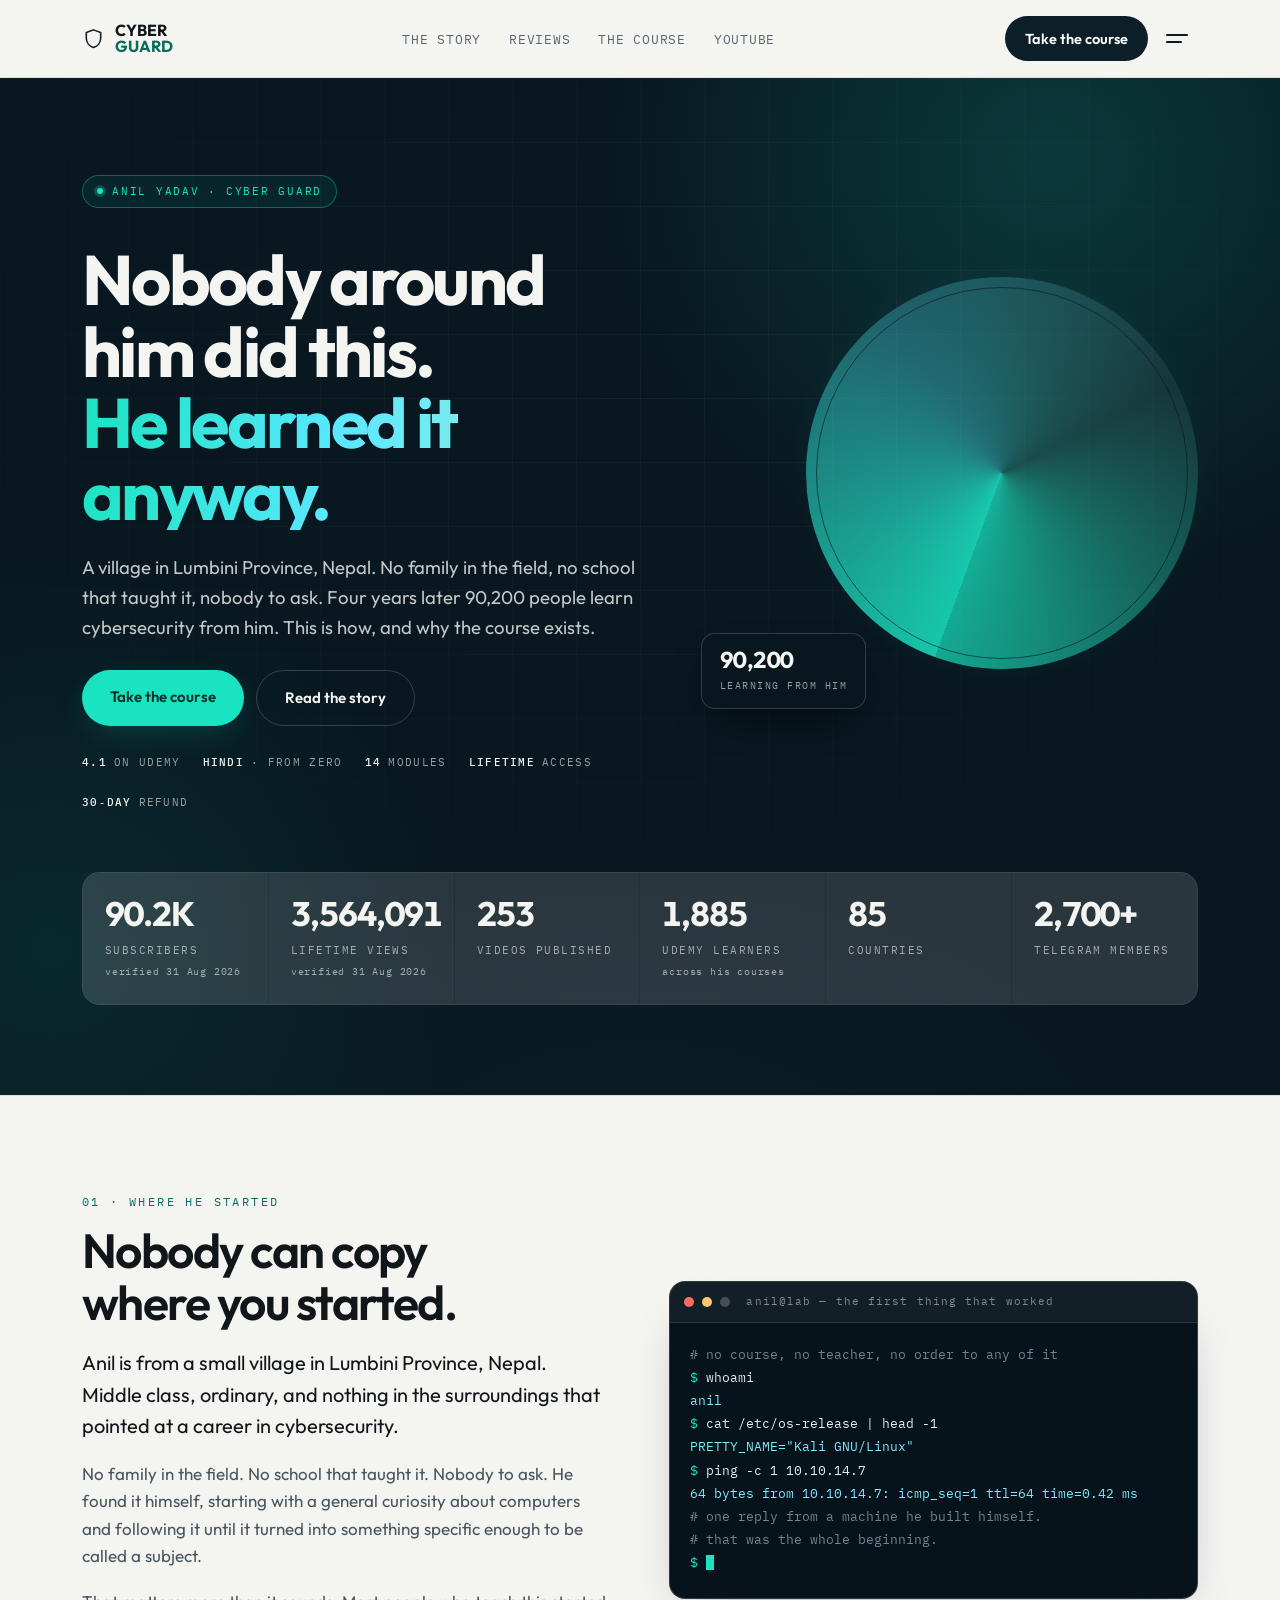
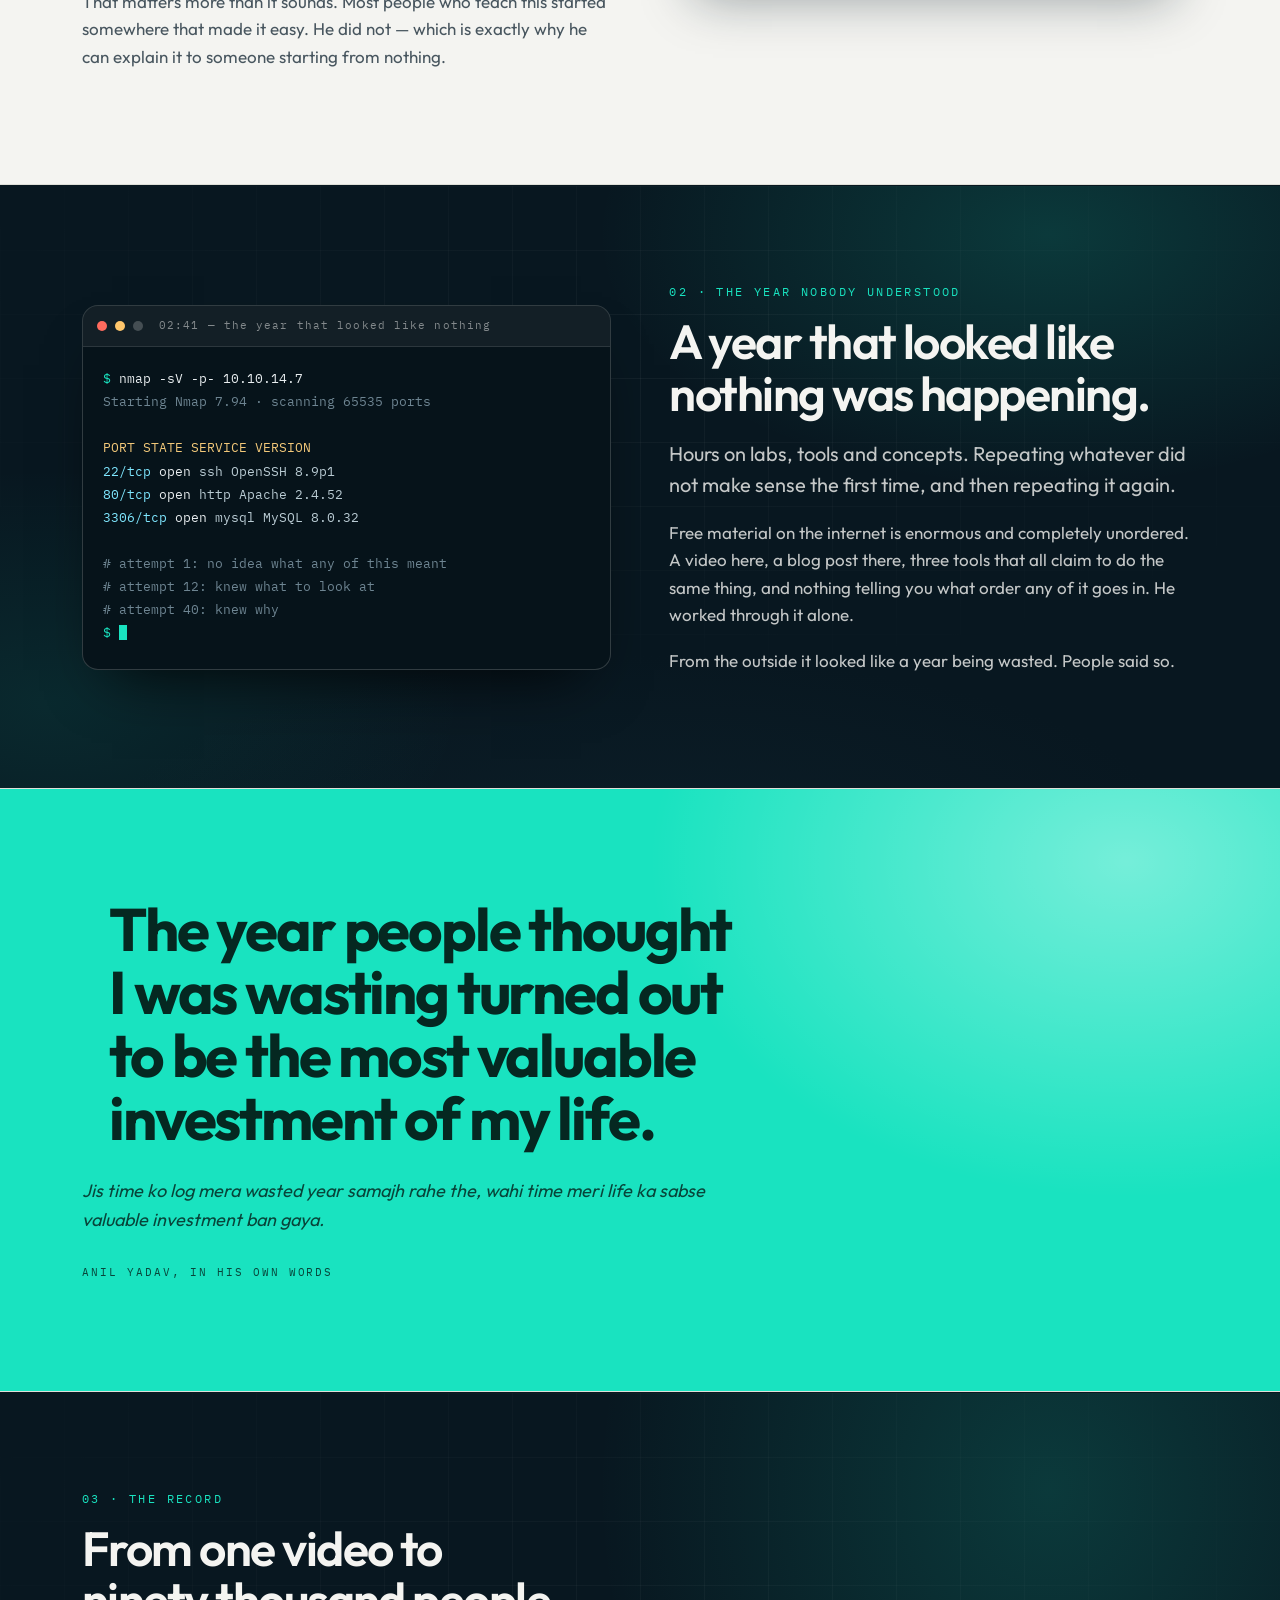
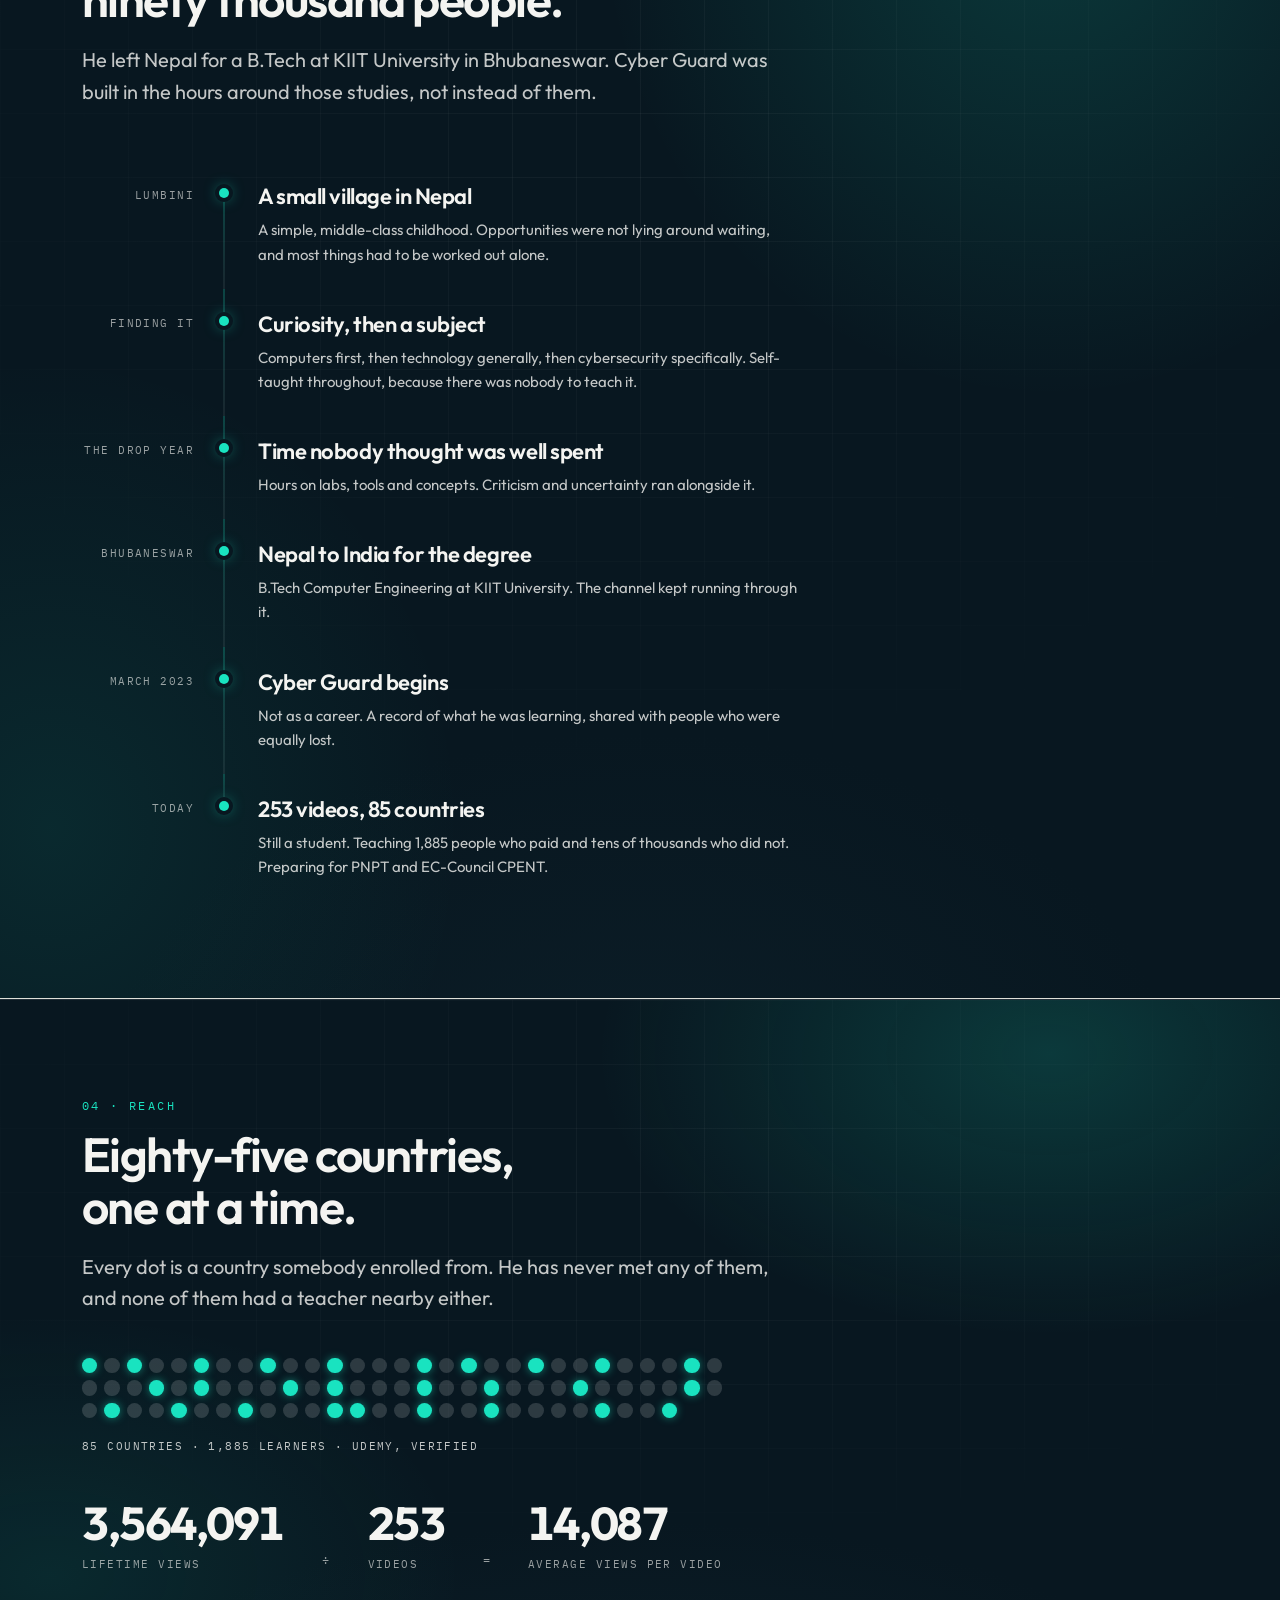
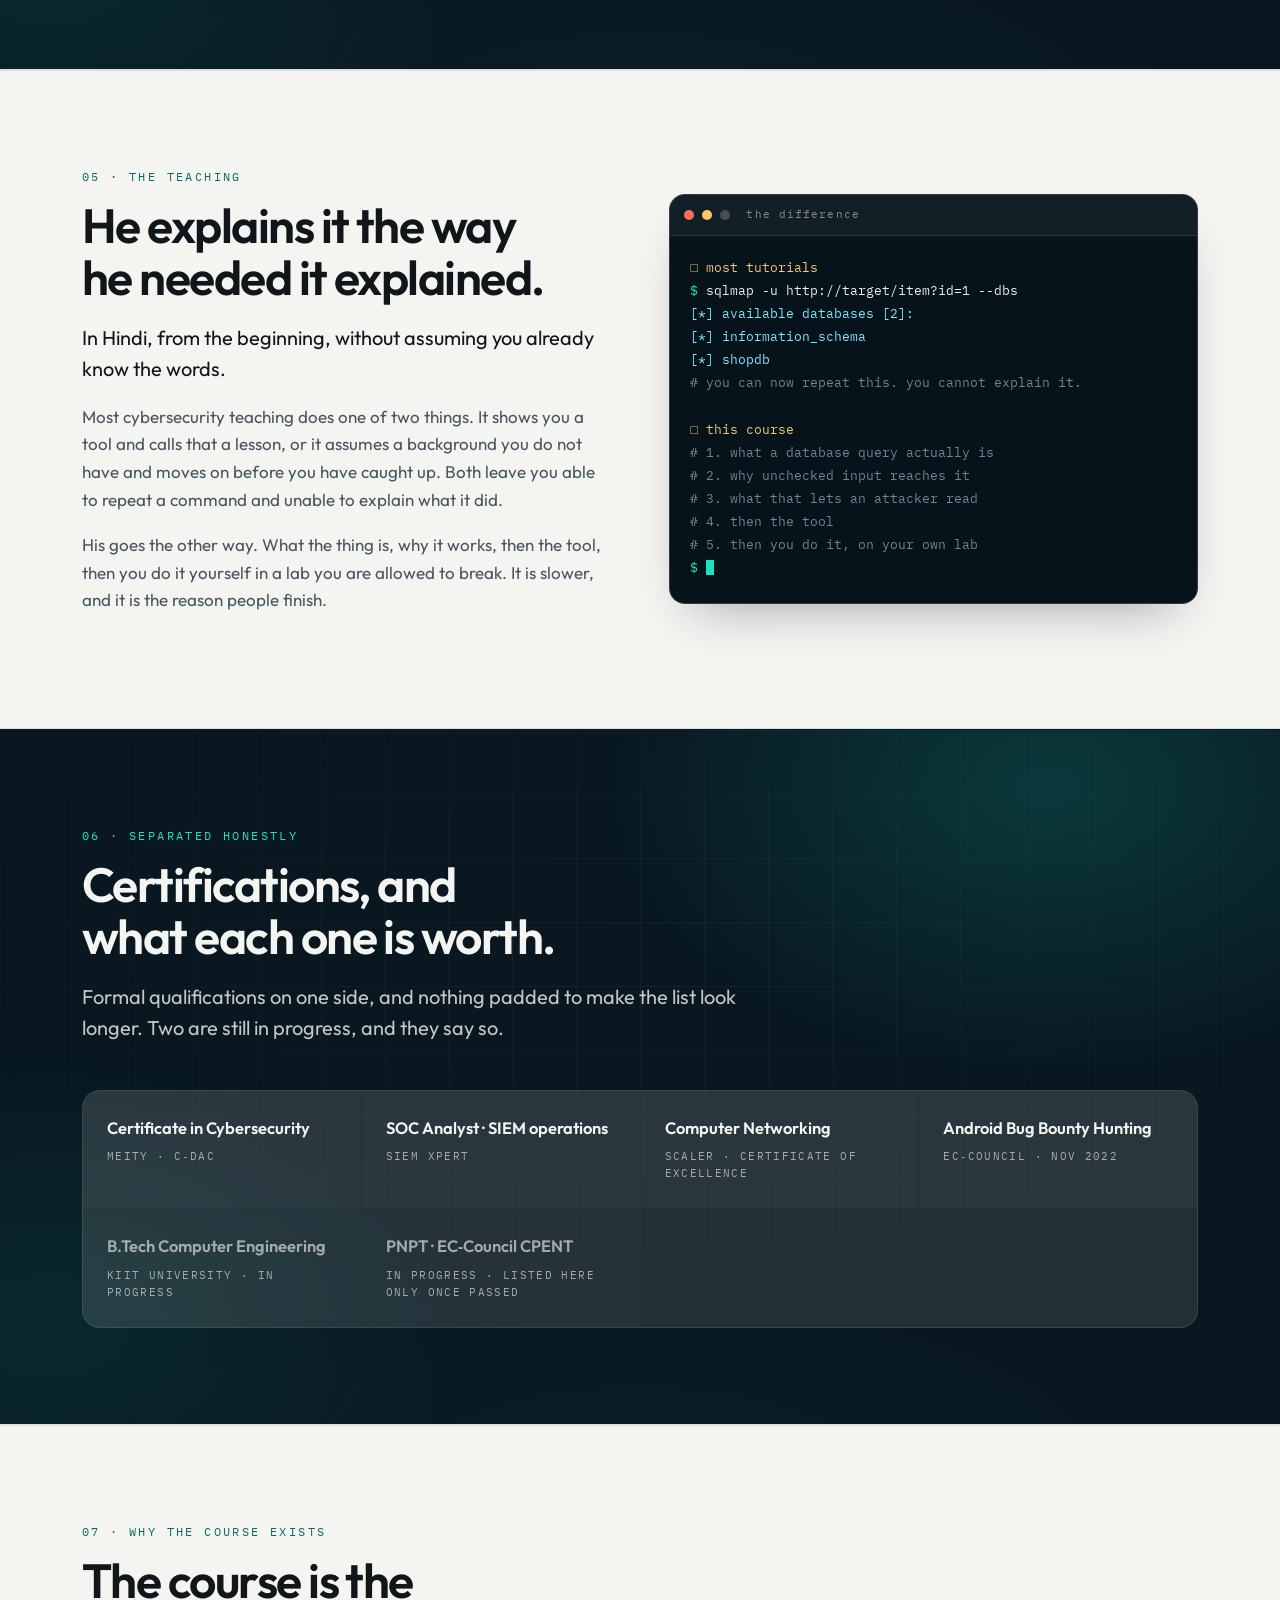
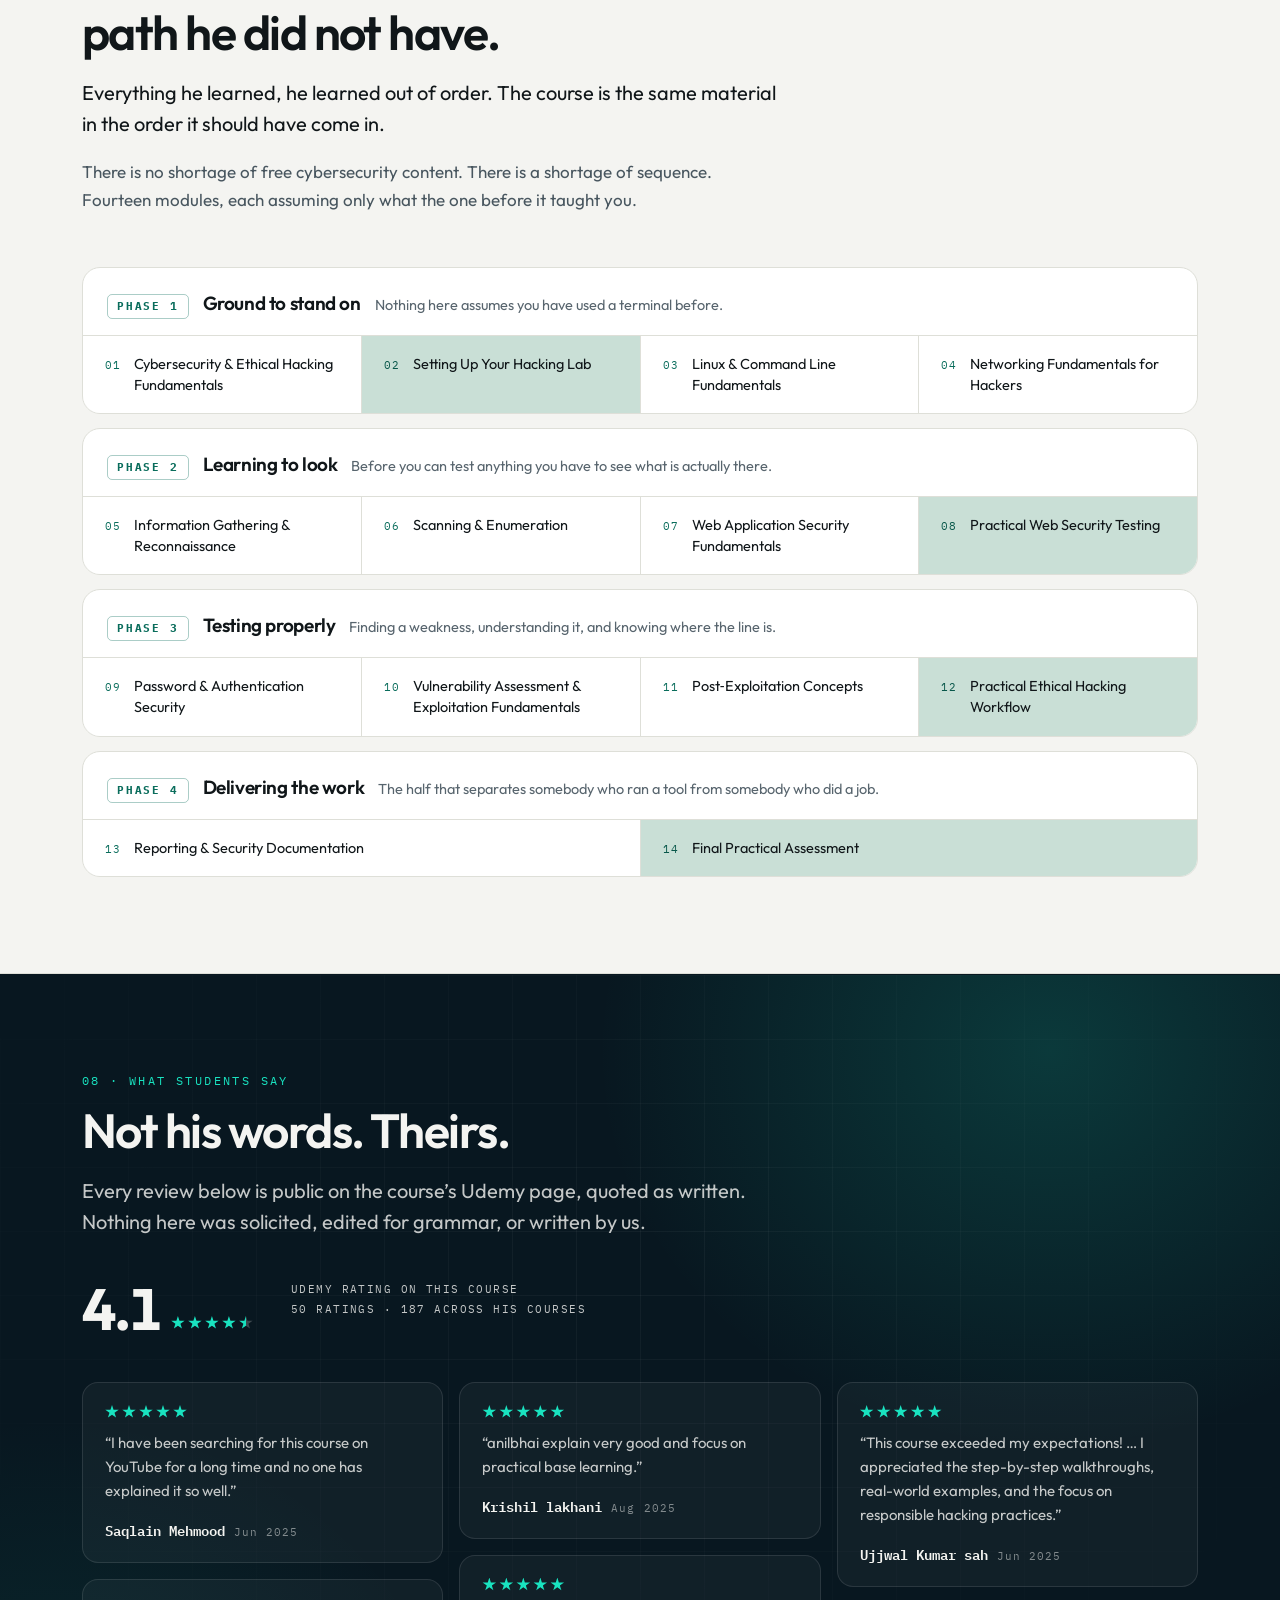
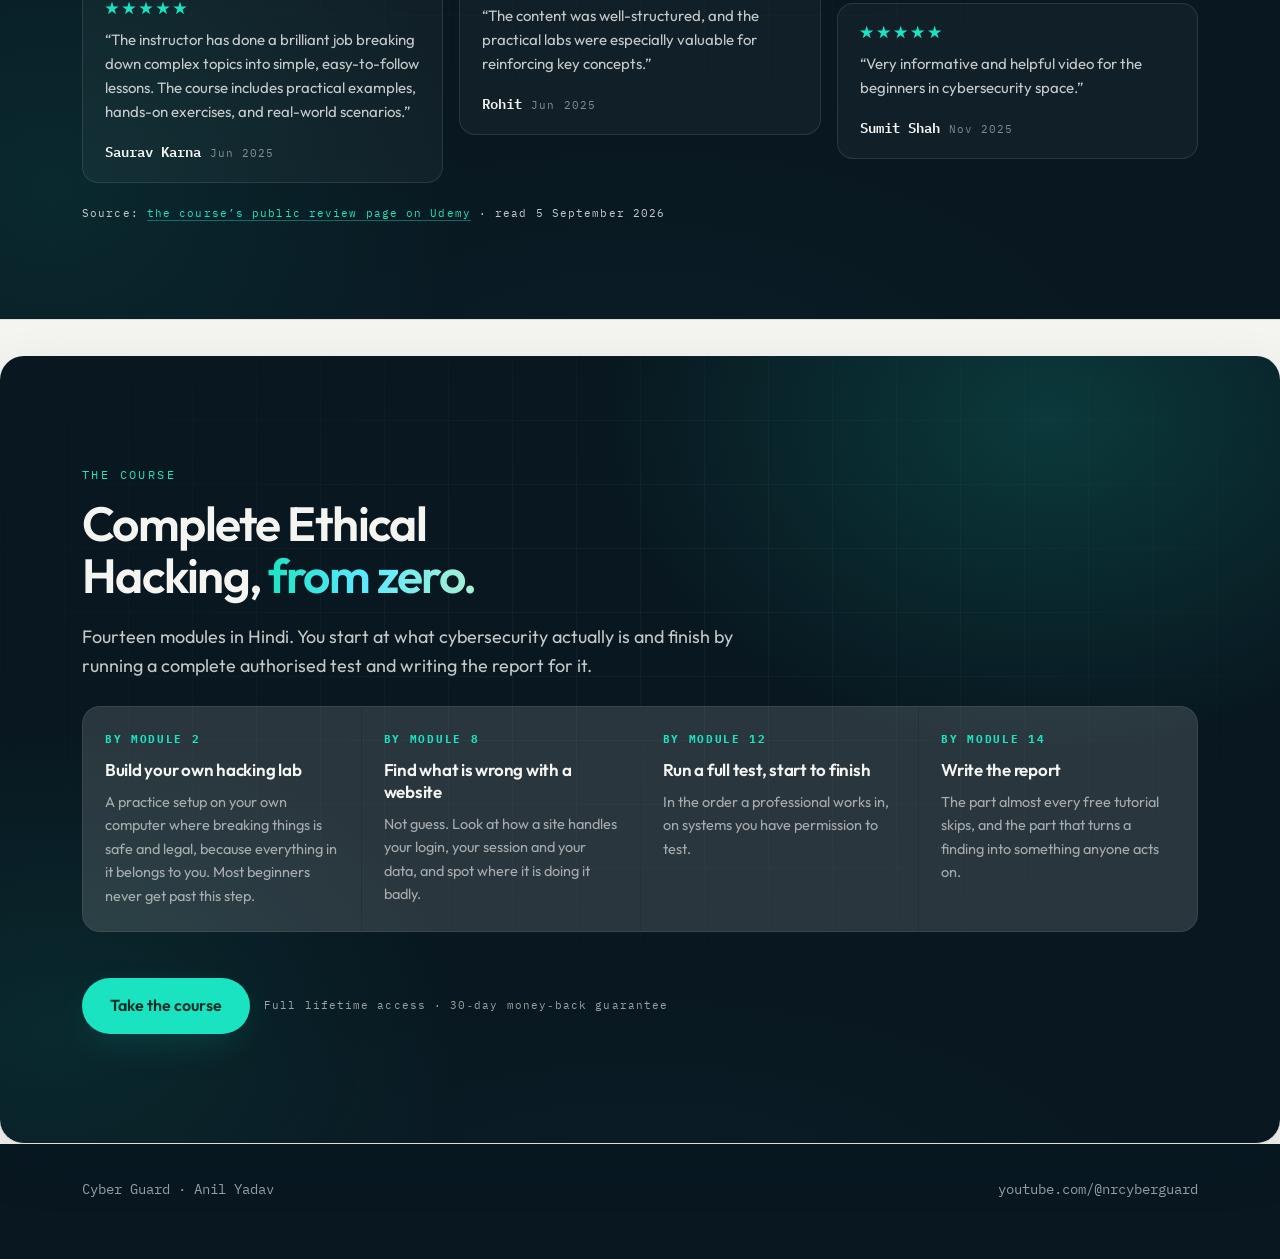
==== index.html @ 77552a52 "Add files via upload" ====
<!doctype html>
<html lang="en">
<head>
<meta charset="utf-8">
<meta name="viewport" content="width=device-width,initial-scale=1">
<title>Anil Yadav &middot; Cyber Guard</title>
<meta name="description" content="Anil Yadav taught himself cybersecurity from a village in Lumbini Province, Nepal, with nobody around him in the field. 90.2K subscribers, 1,885 learners, 85 countries.">
<meta name="robots" content="noindex,nofollow">
<meta name="color-scheme" content="light">
<meta name="theme-color" content="#F4F4F1">
<meta property="og:type" content="website">
<meta property="og:site_name" content="Cyber Guard">
<meta property="og:title" content="Anil Yadav &middot; Cyber Guard">
<meta property="og:description" content="Anil Yadav taught himself cybersecurity from a village in Lumbini Province, Nepal, with nobody around him in the field. 90.2K subscribers, 1,885 learners, 85 countries.">

<meta name="twitter:card" content="summary_large_image">
<meta name="twitter:title" content="Anil Yadav &middot; Cyber Guard">
<meta name="twitter:description" content="Anil Yadav taught himself cybersecurity from a village in Lumbini Province, Nepal, with nobody around him in the field. 90.2K subscribers, 1,885 learners, 85 countries.">
<link rel="preconnect" href="https://fonts.googleapis.com">
<link rel="preconnect" href="https://fonts.gstatic.com" crossorigin>
<link rel="stylesheet" href="https://fonts.googleapis.com/css2?family=Outfit:wght@400;500;600;700&family=IBM+Plex+Mono:wght@400;500&display=swap">
<link rel="stylesheet" href="site.css">
<link rel="stylesheet" href="story.css">
<link rel="icon" href="data:image/svg+xml,%3Csvg xmlns='http://www.w3.org/2000/svg' viewBox='0 0 32 32'%3E%3Crect width='32' height='32' rx='8' fill='%230C1E28'/%3E%3Cpath d='M16 5l9 3.4v6.9c0 5.6-3.8 10.4-9 11.8-5.2-1.4-9-6.2-9-11.8V8.4z' fill='none' stroke='%2319E3C0' stroke-width='2.2'/%3E%3C/svg%3E">
</head>
<body>


<nav><div class="navin">
  <a class="brand" href="./">
    <svg viewBox="0 0 32 32" aria-hidden="true"><path d="M16 4l10 3.8v7.6c0 6.2-4.2 11.5-10 13-5.8-1.5-10-6.8-10-13V7.8z" fill="none" stroke="#0C1E28" stroke-width="2.2"/></svg>
    <span class="wm"><span>Cyber</span><span>Guard</span></span>
  </a>
  <div class="nl">
    <a href="#start">The story</a>
    <a href="#reviews">Reviews</a>
    <a href="#course">The course</a>
    <a href="https://www.youtube.com/@nrcyberguard" target="_blank" rel="noopener">YouTube</a>
  </div>
  <div style="display:flex;align-items:center;gap:10px">
    <a class="navcta" href="https://www.udemy.com/course/complete-ethical-hacking-course-for-beginners-in-hindi/" target="_blank" rel="noopener">Take the course</a>
    <button class="burger" aria-label="Open menu" aria-expanded="false" aria-controls="drawer"><i></i><i></i></button>
  </div>
</div></nav>

<div class="drawer" id="drawer">
  <button class="close" aria-label="Close menu">&times;</button>
  <div class="drawerin">
    <a href="#start">The story</a>
    <a href="#reviews">What students say</a>
    <a href="#course">The course</a>
    <a href="https://www.youtube.com/@nrcyberguard" target="_blank" rel="noopener">YouTube</a>
    <a href="https://t.me/nrcyberguard" target="_blank" rel="noopener">Telegram</a>
  </div>
</div>

<header class="sh ink" id="top">
  <div class="wrap">
    <div class="shgrid">
      <div>
        <p class="pill rv"><i></i>Anil Yadav &middot; Cyber Guard</p>
        <h1 class="rv">Nobody around him did this.<em class="grad">He learned it anyway.</em></h1>
        <p class="lede rv">A village in Lumbini Province, Nepal. No family in the field, no school
          that taught it, nobody to ask. Four years later 90,200 people learn cybersecurity from him.
          This is how, and why the course exists.</p>
        <div class="btnrow rv">
          <a class="btn acid" href="https://www.udemy.com/course/complete-ethical-hacking-course-for-beginners-in-hindi/" target="_blank" rel="noopener">Take the course</a>
          <a class="btn ghost" href="#start">Read the story</a>
        </div>
        <div class="trust rv">
          <span><b>4.1</b> on Udemy</span>
          <span><b>Hindi</b> &middot; from zero</span>
          <span><b>14</b> modules</span>
          <span><b>Lifetime</b> access</span>
          <span><b>30&#8209;day</b> refund</span>
        </div>
      </div>
      <div class="pw rv">
        <div class="ring"><img src="img/anil-portrait.jpg" alt="Anil Yadav" width="900" height="900" fetchpriority="high" decoding="async"></div>
        <div class="chip"><b>90,200</b><span>Learning from him</span></div>
      </div>
    </div>
    <div class="vfigs rv">
      <div class="vfig"><b>90.2K</b><span>Subscribers</span><i>verified 31 Aug 2026</i></div>
      <div class="vfig"><b>3,564,091</b><span>Lifetime views</span><i>verified 31 Aug 2026</i></div>
      <div class="vfig"><b>253</b><span>Videos published</span></div>
      <div class="vfig"><b>1,885</b><span>Udemy learners</span><i>across his courses</i></div>
      <div class="vfig"><b>85</b><span>Countries</span></div>
      <div class="vfig"><b>2,700+</b><span>Telegram members</span></div>
    </div>
  </div>
</header>

<section class="ch" id="start">
  <div class="wrap">
    <div class="chgrid">
      <div>
        <p class="snum rv">01 &middot; Where he started</p>
        <h2 class="rv">Nobody can copy where you started.</h2>
        <p class="big rv">Anil is from a small village in Lumbini Province, Nepal. Middle class,
          ordinary, and nothing in the surroundings that pointed at a career in cybersecurity.</p>
        <p class="rv">No family in the field. No school that taught it. Nobody to ask. He found it
          himself, starting with a general curiosity about computers and following it until it turned
          into something specific enough to be called a subject.</p>
        <p class="rv">That matters more than it sounds. Most people who teach this started somewhere
          that made it easy. He did not &mdash; which is exactly why he can explain it to someone
          starting from nothing.</p>
      </div>
      <figure class="art rv">
        <div class="term">
          <div class="termbar"><i></i><i></i><i></i><span>anil@lab &mdash; the first thing that worked</span></div>
          <div class="termbody"><span class="d"># no course, no teacher, no order to any of it</span><br>
<span class="p">$</span> <span class="l">whoami</span><br>
<span class="c">anil</span><br>
<span class="p">$</span> <span class="l">cat /etc/os-release | head -1</span><br>
<span class="c">PRETTY_NAME="Kali GNU/Linux"</span><br>
<span class="p">$</span> <span class="l">ping -c 1 10.10.14.7</span><br>
<span class="c">64 bytes from 10.10.14.7: icmp_seq=1 ttl=64 time=0.42 ms</span><br>
<span class="d"># one reply from a machine he built himself.</span><br>
<span class="d"># that was the whole beginning.</span><br>
<span class="p">$</span> <span class="cur"></span></div>
        </div>
      </figure>
    </div>
  </div>
</section>

<section class="ch ink">
  <div class="wrap">
    <div class="chgrid flip">
      <figure class="art rv">
        <div class="term">
          <div class="termbar"><i></i><i></i><i></i><span>02:41 &mdash; the year that looked like nothing</span></div>
          <div class="termbody"><span class="p">$</span> <span class="l">nmap -sV -p- 10.10.14.7</span><br>
<span class="d">Starting Nmap 7.94 &middot; scanning 65535 ports</span><br>
<br>
<span class="w">PORT     STATE  SERVICE  VERSION</span><br>
<span class="c">22/tcp</span>   <span class="l">open</span>   ssh      OpenSSH 8.9p1<br>
<span class="c">80/tcp</span>   <span class="l">open</span>   http     Apache 2.4.52<br>
<span class="c">3306/tcp</span> <span class="l">open</span>   mysql    MySQL 8.0.32<br>
<br>
<span class="d"># attempt 1: no idea what any of this meant</span><br>
<span class="d"># attempt 12: knew what to look at</span><br>
<span class="d"># attempt 40: knew why</span><br>
<span class="p">$</span> <span class="cur"></span></div>
        </div>
      </figure>
      <div>
        <p class="snum rv">02 &middot; The year nobody understood</p>
        <h2 class="rv">A year that looked like nothing was happening.</h2>
        <p class="big rv">Hours on labs, tools and concepts. Repeating whatever did not make sense
          the first time, and then repeating it again.</p>
        <p class="rv">Free material on the internet is enormous and completely unordered. A video
          here, a blog post there, three tools that all claim to do the same thing, and nothing
          telling you what order any of it goes in. He worked through it alone.</p>
        <p class="rv">From the outside it looked like a year being wasted. People said so.</p>
      </div>
    </div>
  </div>
</section>

<section class="pq">
  <div class="wrap">
    <blockquote>The year people thought I was wasting turned out to be the most valuable investment of my life.</blockquote>
    <p class="hi">Jis time ko log mera wasted year samajh rahe the, wahi time meri life ka sabse
      valuable investment ban gaya.</p>
    <cite>Anil Yadav, in his own words</cite>
  </div>
</section>

<section class="ch ink">
  <div class="wrap">
    <div class="col">
      <p class="snum rv">03 &middot; The record</p>
      <h2 class="rv">From one video to ninety thousand people.</h2>
      <p class="big rv">He left Nepal for a B.Tech at KIIT University in Bhubaneswar. Cyber Guard was
        built in the hours around those studies, not instead of them.</p>
    </div>
    <div class="tl">
      <div class="tlrow rv">
        <div class="tlwhen">Lumbini</div><div class="tlrail"><i></i></div>
        <div class="tlbody"><b>A small village in Nepal</b>
          <p>A simple, middle-class childhood. Opportunities were not lying around waiting, and most
            things had to be worked out alone.</p></div>
      </div>
      <div class="tlrow rv">
        <div class="tlwhen">Finding it</div><div class="tlrail"><i></i></div>
        <div class="tlbody"><b>Curiosity, then a subject</b>
          <p>Computers first, then technology generally, then cybersecurity specifically. Self-taught
            throughout, because there was nobody to teach it.</p></div>
      </div>
      <div class="tlrow rv">
        <div class="tlwhen">The drop year</div><div class="tlrail"><i></i></div>
        <div class="tlbody"><b>Time nobody thought was well spent</b>
          <p>Hours on labs, tools and concepts. Criticism and uncertainty ran alongside it.</p></div>
      </div>
      <div class="tlrow rv">
        <div class="tlwhen">Bhubaneswar</div><div class="tlrail"><i></i></div>
        <div class="tlbody"><b>Nepal to India for the degree</b>
          <p>B.Tech Computer Engineering at KIIT University. The channel kept running through it.</p></div>
      </div>
      <div class="tlrow rv">
        <div class="tlwhen">March 2023</div><div class="tlrail"><i></i></div>
        <div class="tlbody"><b>Cyber Guard begins</b>
          <p>Not as a career. A record of what he was learning, shared with people who were equally
            lost.</p></div>
      </div>
      <div class="tlrow rv">
        <div class="tlwhen">Today</div><div class="tlrail"><i></i></div>
        <div class="tlbody"><b>253 videos, 85 countries</b>
          <p>Still a student. Teaching 1,885 people who paid and tens of thousands who did not.
            Preparing for PNPT and EC-Council CPENT.</p></div>
      </div>
    </div>
  </div>
</section>

<section class="ch ink" style="border-top:1px solid rgba(244,244,241,.11)">
  <div class="wrap">
    <div class="col">
      <p class="snum rv">04 &middot; Reach</p>
      <h2 class="rv">Eighty-five countries, one at a time.</h2>
      <p class="big rv">Every dot is a country somebody enrolled from. He has never met any of them,
        and none of them had a teacher nearby either.</p>
    </div>
    <div class="reach rv" aria-hidden="true">
      <i class="on"></i><i></i><i class="on"></i><i></i><i></i><i class="on"></i><i></i><i></i><i class="on"></i><i></i>
      <i></i><i class="on"></i><i></i><i></i><i></i><i class="on"></i><i></i><i class="on"></i><i></i><i></i>
      <i class="on"></i><i></i><i></i><i class="on"></i><i></i><i></i><i></i><i class="on"></i><i></i><i></i>
      <i></i><i></i><i class="on"></i><i></i><i class="on"></i><i></i><i></i><i></i><i class="on"></i><i></i>
      <i class="on"></i><i></i><i></i><i></i><i class="on"></i><i></i><i></i><i class="on"></i><i></i><i></i>
      <i></i><i class="on"></i><i></i><i></i><i></i><i></i><i class="on"></i><i></i><i></i><i class="on"></i>
      <i></i><i></i><i class="on"></i><i></i><i></i><i class="on"></i><i></i><i></i><i></i><i class="on"></i>
      <i class="on"></i><i></i><i></i><i class="on"></i><i></i><i></i><i class="on"></i><i></i><i></i><i></i>
      <i></i><i class="on"></i><i></i><i></i><i class="on"></i>
    </div>
    <p class="reachnote">85 countries &middot; 1,885 learners &middot; Udemy, verified</p>
    <div class="derived rv">
      <div><b>3,564,091</b><span>Lifetime views</span></div>
      <em>&divide;</em>
      <div><b>253</b><span>Videos</span></div>
      <em>=</em>
      <div><b>14,087</b><span>Average views per video</span></div>
    </div>
  </div>
</section>

<section class="ch">
  <div class="wrap">
    <div class="chgrid">
      <div>
        <p class="snum rv">05 &middot; The teaching</p>
        <h2 class="rv">He explains it the way he needed it explained.</h2>
        <p class="big rv">In Hindi, from the beginning, without assuming you already know the words.</p>
        <p class="rv">Most cybersecurity teaching does one of two things. It shows you a tool and
          calls that a lesson, or it assumes a background you do not have and moves on before you
          have caught up. Both leave you able to repeat a command and unable to explain what it did.</p>
        <p class="rv">His goes the other way. What the thing is, why it works, then the tool, then you
          do it yourself in a lab you are allowed to break. It is slower, and it is the reason people
          finish.</p>
      </div>
      <figure class="art rv">
        <div class="term">
          <div class="termbar"><i></i><i></i><i></i><span>the difference</span></div>
          <div class="termbody"><span class="w">&#9633; most tutorials</span><br>
<span class="p">$</span> <span class="l">sqlmap -u http://target/item?id=1 --dbs</span><br>
<span class="c">[*] available databases [2]:</span><br>
<span class="c">[*] information_schema</span><br>
<span class="c">[*] shopdb</span><br>
<span class="d"># you can now repeat this. you cannot explain it.</span><br>
<br>
<span class="w">&#9633; this course</span><br>
<span class="d"># 1. what a database query actually is</span><br>
<span class="d"># 2. why unchecked input reaches it</span><br>
<span class="d"># 3. what that lets an attacker read</span><br>
<span class="d"># 4. then the tool</span><br>
<span class="d"># 5. then you do it, on your own lab</span><br>
<span class="p">$</span> <span class="cur"></span></div>
        </div>
      </figure>
    </div>
  </div>
</section>

<section class="ch ink">
  <div class="wrap">
    <div class="col">
      <p class="snum rv">06 &middot; Separated honestly</p>
      <h2 class="rv">Certifications, and what each one is worth.</h2>
      <p class="big rv">Formal qualifications on one side, and nothing padded to make the list look
        longer. Two are still in progress, and they say so.</p>
    </div>
    <div class="cgrid2">
      <div class="cert rv"><b>Certificate in Cybersecurity</b><span>MeitY &middot; C&#8209;DAC</span></div>
      <div class="cert rv"><b>SOC Analyst &middot; SIEM operations</b><span>SIEM XPERT</span></div>
      <div class="cert rv"><b>Computer Networking</b><span>Scaler &middot; Certificate of Excellence</span></div>
      <div class="cert rv"><b>Android Bug Bounty Hunting</b><span>EC&#8209;Council &middot; Nov 2022</span></div>
      <div class="cert rv soon"><b>B.Tech Computer Engineering</b><span>KIIT University &middot; in progress</span></div>
      <div class="cert rv soon"><b>PNPT &middot; EC&#8209;Council CPENT</b><span>In progress &middot; listed here only once passed</span></div>
    </div>
  </div>
</section>

<section class="ch">
  <div class="wrap">
    <div class="col">
      <p class="snum rv">07 &middot; Why the course exists</p>
      <h2 class="rv">The course is the path he did not have.</h2>
      <p class="big rv">Everything he learned, he learned out of order. The course is the same
        material in the order it should have come in.</p>
      <p class="rv">There is no shortage of free cybersecurity content. There is a shortage of
        sequence. Fourteen modules, each assuming only what the one before it taught you.</p>
    </div>
    <div class="phases">
      <div class="phase rv">
        <div class="phhead"><b>Phase 1</b><strong>Ground to stand on</strong><span>Nothing here assumes you have used a terminal before.</span></div>
        <div class="phmods">
          <div class="pm"><i>01</i><span>Cybersecurity &amp; Ethical Hacking Fundamentals</span></div>
          <div class="pm end"><i>02</i><span>Setting Up Your Hacking Lab</span></div>
          <div class="pm"><i>03</i><span>Linux &amp; Command Line Fundamentals</span></div>
          <div class="pm"><i>04</i><span>Networking Fundamentals for Hackers</span></div>
        </div>
      </div>
      <div class="phase rv">
        <div class="phhead"><b>Phase 2</b><strong>Learning to look</strong><span>Before you can test anything you have to see what is actually there.</span></div>
        <div class="phmods">
          <div class="pm"><i>05</i><span>Information Gathering &amp; Reconnaissance</span></div>
          <div class="pm"><i>06</i><span>Scanning &amp; Enumeration</span></div>
          <div class="pm"><i>07</i><span>Web Application Security Fundamentals</span></div>
          <div class="pm end"><i>08</i><span>Practical Web Security Testing</span></div>
        </div>
      </div>
      <div class="phase rv">
        <div class="phhead"><b>Phase 3</b><strong>Testing properly</strong><span>Finding a weakness, understanding it, and knowing where the line is.</span></div>
        <div class="phmods">
          <div class="pm"><i>09</i><span>Password &amp; Authentication Security</span></div>
          <div class="pm"><i>10</i><span>Vulnerability Assessment &amp; Exploitation Fundamentals</span></div>
          <div class="pm"><i>11</i><span>Post&#8209;Exploitation Concepts</span></div>
          <div class="pm end"><i>12</i><span>Practical Ethical Hacking Workflow</span></div>
        </div>
      </div>
      <div class="phase rv">
        <div class="phhead"><b>Phase 4</b><strong>Delivering the work</strong><span>The half that separates somebody who ran a tool from somebody who did a job.</span></div>
        <div class="phmods">
          <div class="pm"><i>13</i><span>Reporting &amp; Security Documentation</span></div>
          <div class="pm end"><i>14</i><span>Final Practical Assessment</span></div>
        </div>
      </div>
    </div>
  </div>
</section>

<section class="ch ink" id="reviews">
  <div class="wrap">
    <div class="col">
      <p class="snum rv">08 &middot; What students say</p>
      <h2 class="rv">Not his words. Theirs.</h2>
      <p class="big rv">Every review below is public on the course&rsquo;s Udemy page, quoted as
        written. Nothing here was solicited, edited for grammar, or written by us.</p>
    </div>
    <div class="rvhead rv">
      <div class="score">
        <b>4.1</b>
        <div class="stars" role="img" aria-label="4.1 out of 5"><i></i><i></i><i></i><i></i><i class="half"></i></div>
      </div>
      <p class="scoremeta">Udemy rating on this course<br>50 ratings &middot; 187 across his courses</p>
    </div>
    <div class="wall">
      <article class="rvc rv">
        <div class="stars" role="img" aria-label="5 out of 5"><i></i><i></i><i></i><i></i><i></i></div>
        <p>&ldquo;I have been searching for this course on YouTube for a long time and no one has explained it so well.&rdquo;</p>
        <footer><cite>Saqlain Mehmood</cite><time datetime="2025-06-01">Jun 2025</time></footer>
      </article>
      <article class="rvc rv">
        <div class="stars" role="img" aria-label="5 out of 5"><i></i><i></i><i></i><i></i><i></i></div>
        <p>&ldquo;The instructor has done a brilliant job breaking down complex topics into simple, easy-to-follow lessons. The course includes practical examples, hands-on exercises, and real-world scenarios.&rdquo;</p>
        <footer><cite>Saurav Karna</cite><time datetime="2025-06-01">Jun 2025</time></footer>
      </article>
      <article class="rvc rv">
        <div class="stars" role="img" aria-label="5 out of 5"><i></i><i></i><i></i><i></i><i></i></div>
        <p>&ldquo;anilbhai explain very good and focus on practical base learning.&rdquo;</p>
        <footer><cite>Krishil lakhani</cite><time datetime="2025-08-15">Aug 2025</time></footer>
      </article>
      <article class="rvc rv">
        <div class="stars" role="img" aria-label="5 out of 5"><i></i><i></i><i></i><i></i><i></i></div>
        <p>&ldquo;The content was well-structured, and the practical labs were especially valuable for reinforcing key concepts.&rdquo;</p>
        <footer><cite>Rohit</cite><time datetime="2025-06-01">Jun 2025</time></footer>
      </article>
      <article class="rvc rv">
        <div class="stars" role="img" aria-label="5 out of 5"><i></i><i></i><i></i><i></i><i></i></div>
        <p>&ldquo;This course exceeded my expectations! &hellip; I appreciated the step-by-step walkthroughs, real-world examples, and the focus on responsible hacking practices.&rdquo;</p>
        <footer><cite>Ujjwal Kumar sah</cite><time datetime="2025-06-01">Jun 2025</time></footer>
      </article>
      <article class="rvc rv">
        <div class="stars" role="img" aria-label="5 out of 5"><i></i><i></i><i></i><i></i><i></i></div>
        <p>&ldquo;Very informative and helpful video for the beginners in cybersecurity space.&rdquo;</p>
        <footer><cite>Sumit Shah</cite><time datetime="2025-11-30">Nov 2025</time></footer>
      </article>
    </div>
    <p class="srcnote">Source: <a href="https://www.udemy.com/course/complete-ethical-hacking-course-for-beginners-in-hindi/" target="_blank" rel="noopener">the course&rsquo;s public review page on Udemy</a> &middot; read 5 September 2026</p>
  </div>
</section>

<section class="offer ink" id="course">
  <div class="wrap">
    <p class="snum rv" style="color:var(--acid)">The course</p>
    <h2 class="rv">Complete Ethical Hacking, <span class="grad">from zero.</span></h2>
    <p class="lede rv">Fourteen modules in Hindi. You start at what cybersecurity actually is and
      finish by running a complete authorised test and writing the report for it.</p>
    <div class="keys">
      <div class="key rv"><b>By module 2</b><strong>Build your own hacking lab</strong>
        <p>A practice setup on your own computer where breaking things is safe and legal, because
          everything in it belongs to you. Most beginners never get past this step.</p></div>
      <div class="key rv"><b>By module 8</b><strong>Find what is wrong with a website</strong>
        <p>Not guess. Look at how a site handles your login, your session and your data, and spot
          where it is doing it badly.</p></div>
      <div class="key rv"><b>By module 12</b><strong>Run a full test, start to finish</strong>
        <p>In the order a professional works in, on systems you have permission to test.</p></div>
      <div class="key rv"><b>By module 14</b><strong>Write the report</strong>
        <p>The part almost every free tutorial skips, and the part that turns a finding into
          something anyone acts on.</p></div>
    </div>
    <div class="buyrow rv">
      <a class="btn acid" href="https://www.udemy.com/course/complete-ethical-hacking-course-for-beginners-in-hindi/" target="_blank" rel="noopener">Take the course</a>
      <span class="buynote">Full lifetime access &middot; 30&#8209;day money&#8209;back guarantee</span>
    </div>
  </div>
</section>

<div class="buybar">
  <span>Complete Ethical Hacking</span>
  <a class="btn acid" href="https://www.udemy.com/course/complete-ethical-hacking-course-for-beginners-in-hindi/" target="_blank" rel="noopener">Take the course</a>
</div>

<footer><div class="wrap">
  <span>Cyber Guard &middot; Anil Yadav</span>
  <span>youtube.com/@nrcyberguard</span>
</div></footer>

<script src="site.js"></script>
</body>
</html>
---- site.css ----
:root{
  --paper:#F4F4F1; --card:#FFFFFF; --tint:#E9EAE5;
  --deep:#0C1E28; --deep-2:#081720; --deep-line:rgba(244,244,241,.14);
  --ink:#101619; --ink-2:#48565F; --mid:#58656E; --line:#DEDFD8;
  --acid:#19E3C0; --acid-ink:#0A6D5C;
  --disp:"Outfit",-apple-system,BlinkMacSystemFont,"Segoe UI",sans-serif;
  --mono:"IBM Plex Mono",ui-monospace,SFMono-Regular,Menlo,monospace;
}
*{box-sizing:border-box}
body{margin:0;background:var(--paper);color:var(--ink);font-family:var(--disp);
  font-size:17px;line-height:1.62;-webkit-font-smoothing:antialiased;overflow-x:hidden}
html{overflow-x:hidden;max-width:100%}
img{max-width:100%;height:auto;display:block}
.wrap{max-width:1180px;margin:0 auto;padding:0 32px}
.col{max-width:700px}

.build{background:#1C1405;border-bottom:1px solid #3B2C0E;font-family:var(--mono);font-size:12.5px}
.buildin{max-width:1180px;margin:0 auto;padding:10px 32px;display:flex;gap:14px;align-items:center;flex-wrap:wrap}
.build b{color:#E8B75C;letter-spacing:.1em;text-transform:uppercase;font-size:11px}
.build span{color:#A98C5B}

nav{position:sticky;top:0;z-index:60;background:rgba(244,244,241,.92);backdrop-filter:blur(10px);
  border-bottom:1px solid var(--line)}
.navin{max-width:1180px;margin:0 auto;padding:16px 32px;display:flex;align-items:center;
  justify-content:space-between;gap:20px}
.brand{display:flex;align-items:center;gap:10px;font-weight:600;font-size:18px;letter-spacing:-.02em;
  color:inherit;text-decoration:none}
.brand svg{width:23px;height:23px;flex:none}
.nl{display:flex;gap:28px}
.nl a{font-family:var(--mono);font-size:12.5px;letter-spacing:.06em;text-transform:uppercase;
  color:var(--mid);text-decoration:none;position:relative}
.nl a:hover{color:var(--acid-ink)}
.navcta{font-family:var(--disp);font-size:14.5px;font-weight:600;background:var(--deep);color:#fff;
  padding:11px 20px;border-radius:30px;text-decoration:none;white-space:nowrap}

/* marquee hero */
.hero{background:var(--deep);color:#F4F4F1;padding:0 0 74px;overflow:hidden;position:relative}
.hero.bleed{min-height:84vh;display:flex;flex-direction:column;justify-content:center;padding:104px 0 88px}
.hero.bleed .heroimg{position:absolute;inset:0;z-index:0;background:var(--deep-2);
  display:flex;align-items:center;justify-content:center}
.hero.bleed .heroimg::after{content:"";position:absolute;inset:0;
  background:linear-gradient(180deg,rgba(12,30,40,.62) 0%,rgba(12,30,40,.86) 62%,rgba(12,30,40,.97) 100%)}
.hero.bleed .heroimg{align-items:flex-end;justify-content:flex-end;padding:0 32px 30px}
.hero.bleed .heroimg .ph{position:relative;z-index:3;text-align:left;max-width:27ch;color:#7E8C95;
  font-size:13.5px;line-height:1.5;border:1px dashed var(--deep-line);border-radius:14px;
  padding:16px 18px;background:rgba(8,23,32,.72)}
.hero.bleed .heroimg .ph b{display:block;font-family:var(--mono);font-size:10.5px;letter-spacing:.16em;
  text-transform:uppercase;color:#E8B75C;margin-bottom:9px;font-weight:500}
.hero.bleed .mq,.hero.bleed .wrap{position:relative;z-index:2}
.hero.bleed .herocenter{max-width:920px}
.hero.bleed .lede{max-width:50ch;font-size:19px}
.hero.bleed .eyebrow{white-space:nowrap}
.hero.bleed h1{font-size:clamp(36px,5.2vw,66px);letter-spacing:-.035em;line-height:1.04;
  max-width:none}
.mq{padding:44px 0 8px;overflow:hidden}
.mqrow{display:flex;width:max-content;white-space:nowrap;will-change:transform}
.mqrow span{font-family:var(--disp);font-weight:700;font-size:clamp(42px,7.6vw,96px);
  letter-spacing:-.035em;line-height:1.06;padding-right:.55em;color:rgba(244,244,241,.40)}
.mqrow span.lit{color:#F4F4F1}
.mqrow span.acid{color:var(--acid)}
.mq1 .mqrow{animation:mqa 34s linear infinite}
.mq2 .mqrow{animation:mqb 41s linear infinite}
@keyframes mqa{from{transform:translateX(0)}to{transform:translateX(-50%)}}
@keyframes mqb{from{transform:translateX(-50%)}to{transform:translateX(0)}}

.herogrid{display:grid;grid-template-columns:1.08fr .92fr;gap:52px;align-items:center;margin-top:46px}
.hero h1{font-size:clamp(30px,4.3vw,50px);line-height:1.08;letter-spacing:-.03em;font-weight:600;
  margin:0 0 20px;text-wrap:balance;color:#F4F4F1}
.hero h1 em{font-style:normal;color:var(--acid)}
.hero .lede{font-size:18.5px;color:#BCC7CD;max-width:52ch;margin:0 0 26px}
.hero .eyebrow{font-family:var(--mono);font-size:12px;letter-spacing:.2em;text-transform:uppercase;
  color:var(--acid);margin:0 0 18px}
.portrait{aspect-ratio:4/5;border:1px dashed var(--deep-line);border-radius:20px;background:var(--deep-2);
  display:flex;flex-direction:column;align-items:center;justify-content:center;gap:12px;text-align:center;padding:32px}
.portrait .tag{font-family:var(--mono);font-size:10.5px;letter-spacing:.16em;text-transform:uppercase;
  color:#E8B75C;border:1px solid rgba(232,183,92,.4);border-radius:5px;padding:3px 8px}
.portrait span{color:#93A2AB;font-size:14.5px;max-width:27ch;line-height:1.5}
.figs{display:grid;grid-template-columns:repeat(auto-fit,minmax(158px,1fr));background:var(--paper);
  border-radius:20px;overflow:hidden;margin-top:-44px;position:relative;z-index:5;
  box-shadow:0 18px 50px rgba(12,30,40,.13)}
.fig{padding:26px 22px;border-right:1px solid var(--line)}
.fig:last-child{border-right:0}
.fig b{display:block;font-size:clamp(27px,3.1vw,37px);font-weight:600;letter-spacing:-.03em;
  line-height:1;margin-bottom:8px;font-variant-numeric:tabular-nums}
.fig span{font-family:var(--mono);font-size:11px;letter-spacing:.1em;text-transform:uppercase;
  color:var(--mid);line-height:1.5;display:block}
.fig i{font-style:normal;color:var(--acid-ink)}

section{padding:92px 0;border-bottom:1px solid var(--line)}
.dark{background:var(--deep);color:#F4F4F1;border-bottom:0}
.dark h2,.dark h3{color:#F4F4F1}
.dark p{color:#BCC7CD}
.dark p.big{color:#EAEFF1}
.dark .snum{color:var(--acid)}
.tinted{background:var(--tint);border-bottom:0}

.snum{font-family:var(--mono);font-size:12px;letter-spacing:.2em;text-transform:uppercase;
  color:var(--acid-ink);margin:0 0 14px}
h2{font-size:clamp(29px,4.1vw,48px);line-height:1.08;letter-spacing:-.032em;font-weight:600;
  margin:0 0 18px;max-width:19ch;text-wrap:balance}
h3{font-size:19.5px;font-weight:600;margin:0 0 8px;letter-spacing:-.015em}
p{margin:0 0 18px;color:var(--ink-2)}
p.big{font-size:20px;line-height:1.58;color:var(--ink)}
.lede{font-size:19px;color:var(--ink-2);max-width:58ch}

.slot{border:1px dashed #C6C8BE;border-radius:16px;padding:26px 24px;background:rgba(232,183,92,.07);margin:0 0 22px}
.dark .slot{border-color:var(--deep-line);background:rgba(232,183,92,.06)}
.slot .tag{display:inline-block;font-family:var(--mono);font-size:10.5px;letter-spacing:.16em;
  text-transform:uppercase;color:#77560F;border:1px solid rgba(119,86,15,.45);
  border-radius:5px;padding:3px 8px;margin-bottom:12px}
.dark .slot .tag{color:#E8B75C;border-color:rgba(232,183,92,.4)}
.slot p{margin:0;color:var(--mid);font-size:15.5px}
.dark .slot p{color:#9FADB5}
.slot p+p{margin-top:9px}
.slot b{color:var(--ink)} .dark .slot b{color:#DDE5E9}

.cards{display:grid;grid-template-columns:repeat(auto-fit,minmax(245px,1fr));gap:18px;margin-top:40px}
.card{background:var(--card);border:1px solid var(--line);border-radius:16px;padding:26px 24px;
  transition:transform .4s cubic-bezier(.2,.7,.2,1),box-shadow .4s ease}
.dark .card{background:var(--deep-2);border-color:var(--deep-line)}
.card:hover{transform:translateY(-4px);box-shadow:0 14px 34px rgba(12,30,40,.11)}
.card .k{font-family:var(--mono);font-size:11px;letter-spacing:.13em;text-transform:uppercase;
  color:var(--acid-ink);margin-bottom:11px;display:block}
.dark .card .k{color:var(--acid)}
.card p{margin:0;font-size:15.5px}

.two{display:grid;grid-template-columns:1fr 1fr;gap:38px;margin-top:36px}
.forlist{list-style:none;margin:0;padding:0}
.forlist li{padding:13px 0 13px 30px;border-bottom:1px solid var(--line);position:relative;
  font-size:16px;color:var(--ink-2)}
.dark .forlist li{border-color:var(--deep-line);color:#BCC7CD}
.forlist li:last-child{border-bottom:0}
.forlist li::before{content:"";position:absolute;left:3px;top:21px;width:10px;height:10px;
  border-radius:50%;background:var(--acid-ink)}
.dark .forlist li::before{background:var(--acid)}
.forlist.no li::before{background:none;border:1px solid var(--mid)}
.lhead{font-family:var(--mono);font-size:12.5px;letter-spacing:.12em;text-transform:uppercase;
  margin:0 0 6px;color:var(--acid-ink)}
.dark .lhead{color:var(--acid)}
.lhead.off{color:var(--mid)}

.arc{border-top:1px solid var(--line);margin-top:34px}
.dark .arc{border-color:var(--deep-line)}
.act{display:grid;grid-template-columns:158px 1fr;gap:28px;padding:26px 0;border-bottom:1px solid var(--line)}
.dark .act{border-color:var(--deep-line)}
.act .when{font-family:var(--mono);font-size:13.5px;color:var(--acid-ink);letter-spacing:.03em}
.dark .act .when{color:var(--acid)}
.act p{margin:0;font-size:16px}

.certgrid{display:grid;grid-template-columns:1fr 1fr;gap:20px;margin-top:34px}
.certbox{background:var(--card);border:1px solid var(--line);border-radius:16px;padding:24px 22px}
.certbox h3{font-family:var(--mono);font-size:12.5px;font-weight:500;letter-spacing:.11em;
  text-transform:uppercase;color:var(--mid);margin-bottom:14px}
.certbox.on h3{color:var(--acid-ink)}
.certbox ul{list-style:none;margin:0;padding:0}
.certbox li{font-size:15.5px;padding:9px 0;border-bottom:1px solid var(--line);color:var(--ink-2)}
.certbox li:last-child{border-bottom:0}
.certbox li b{display:block;color:var(--ink);font-weight:500}
.certbox li span{font-family:var(--mono);font-size:12.5px;color:var(--mid)}

.offer{background:var(--card);border-radius:24px;padding:40px 36px;margin-top:36px;
  box-shadow:0 20px 54px rgba(12,30,40,.12)}
.pill{display:inline-block;font-family:var(--mono);font-size:11.5px;letter-spacing:.13em;
  text-transform:uppercase;background:var(--acid);color:#062F27;padding:6px 13px;border-radius:20px;
  margin-bottom:16px}
.price{display:flex;align-items:baseline;gap:13px;margin-bottom:8px}
.price b{font-size:clamp(38px,4.6vw,54px);font-weight:600;letter-spacing:-.035em;font-variant-numeric:tabular-nums}
.price span{font-family:var(--mono);font-size:12.5px;letter-spacing:.1em;text-transform:uppercase;color:var(--mid)}
.inc{list-style:none;margin:24px 0 0;padding:0;display:grid;grid-template-columns:1fr 1fr;gap:11px 24px}
.inc li{font-size:15.5px;color:var(--ink-2);padding-left:26px;position:relative}
.inc li::before{content:"";position:absolute;left:2px;top:9px;width:11px;height:6px;
  border-left:2px solid var(--acid-ink);border-bottom:2px solid var(--acid-ink);transform:rotate(-45deg)}

.btn{display:inline-block;font-family:var(--disp);font-size:15px;font-weight:600;
  background:var(--deep);color:#fff;padding:15px 28px;border-radius:30px;text-decoration:none;border:0;cursor:pointer}
.btn.acid{background:var(--acid);color:#062F27}
.btn.ghost{background:transparent;color:var(--ink);border:1px solid var(--line)}
.dark .btn.ghost,.hero .btn.ghost{color:#F4F4F1;border-color:var(--deep-line)}
.dark .lhead.off{color:#93A2AB}
.dark .certbox li span,.dark .price span{color:#93A2AB}
.btnrow{display:flex;gap:12px;flex-wrap:wrap;margin-top:28px}

blockquote{margin:34px 0 0;padding:0 0 0 24px;border-left:3px solid var(--acid);max-width:60ch}
blockquote p{font-size:clamp(20px,2.2vw,27px);line-height:1.4;color:var(--ink);margin:0 0 10px;
  letter-spacing:-.015em}
.dark blockquote p{color:#F4F4F1}
blockquote .orig{font-size:15.5px;color:var(--mid);font-style:italic;margin:0 0 12px}
blockquote cite{font-style:normal;font-family:var(--mono);font-size:12.5px;letter-spacing:.1em;
  text-transform:uppercase;color:var(--mid)}

.cgrid{display:grid;grid-template-columns:repeat(auto-fit,minmax(215px,1fr));gap:30px;margin-top:16px}
.cgrid h4{font-family:var(--mono);font-size:12px;letter-spacing:.13em;text-transform:uppercase;
  color:var(--acid);margin:0 0 10px;font-weight:500}
.cgrid p{margin:0;font-size:16px;line-height:1.7}
.cgrid a{color:#BCC7CD;text-decoration:none;border-bottom:1px solid var(--deep-line)}
.cgrid a:hover{color:var(--acid)}

.disc{border:1px solid var(--deep-line);border-radius:14px;padding:22px 24px;margin-top:36px;
  font-size:14.5px;color:#9FADB5;line-height:1.65}
.disc b{color:#DDE5E9;font-weight:500}

footer{padding:34px 0 58px;color:#93A2AB;font-size:14px;font-family:var(--mono);background:var(--deep-2)}
footer .wrap{display:flex;justify-content:space-between;flex-wrap:wrap;gap:14px}

@media(max-width:900px){
  .herogrid,.two,.certgrid{grid-template-columns:1fr;gap:32px}
  .act{grid-template-columns:1fr;gap:8px}
  .inc{grid-template-columns:1fr}
  .nl{display:none}
  section{padding:64px 0}
  .wrap{padding:0 22px}
  .figs{margin-top:-30px}
  .offer{padding:30px 24px}
}

.anim .rv{opacity:0;transform:translateY(22px);
  transition:opacity .9s cubic-bezier(.22,.7,.24,1),transform .9s cubic-bezier(.22,.7,.24,1)}
.anim .rv.in{opacity:1;transform:none}
.nl a::after{content:"";position:absolute;left:0;right:0;bottom:-5px;height:1px;background:var(--acid-ink);
  transform:scaleX(0);transform-origin:right;transition:transform .45s cubic-bezier(.2,.7,.2,1)}
.nl a:hover::after{transform:scaleX(1);transform-origin:left}
@media(prefers-reduced-motion:reduce){
  .anim .rv,.anim .rv.in{opacity:1;transform:none;transition:none}
  .mq1 .mqrow,.mq2 .mqrow{animation:none}
  .card:hover{transform:none}
  .nl a::after{transition:none}
}

/* curriculum */
.mods{margin-top:38px;border-top:1px solid var(--deep-line)}
.mod{border-bottom:1px solid var(--deep-line)}
.mod summary{list-style:none;cursor:pointer;padding:19px 0;display:grid;
  grid-template-columns:56px 1fr 26px;gap:16px;align-items:baseline}
.mod summary::-webkit-details-marker{display:none}
.mod .n{font-family:var(--mono);font-size:13px;color:var(--acid);letter-spacing:.04em}
.mod .t{font-size:18.5px;font-weight:500;color:#F4F4F1;letter-spacing:-.015em}
.mod .x{position:relative;width:14px;height:14px;justify-self:end;align-self:center}
.mod .x::before,.mod .x::after{content:"";position:absolute;background:var(--acid);
  transition:transform .32s cubic-bezier(.2,.7,.2,1)}
.mod .x::before{left:0;top:6px;width:14px;height:2px}
.mod .x::after{left:6px;top:0;width:2px;height:14px}
.mod[open] .x::after{transform:scaleY(0)}
.mod ul{list-style:none;margin:0 0 22px;padding:0 0 0 72px}
.mod li{font-size:15.5px;color:#BCC7CD;padding:5px 0 5px 18px;position:relative}
.mod li::before{content:"";position:absolute;left:0;top:14px;width:7px;height:1px;background:var(--acid)}
.mod summary:hover .t{color:var(--acid)}

.after{display:grid;grid-template-columns:1fr 1fr;gap:10px 30px;margin-top:34px;list-style:none;padding:0}
.after li{font-size:16px;color:var(--ink-2);padding-left:28px;position:relative;line-height:1.55}
.after li::before{content:"";position:absolute;left:2px;top:9px;width:11px;height:6px;
  border-left:2px solid var(--acid-ink);border-bottom:2px solid var(--acid-ink);transform:rotate(-45deg)}
.after li b{color:var(--ink);font-weight:600}

.journeys{display:grid;grid-template-columns:repeat(3,1fr);gap:20px;margin-top:36px}
.jrn{background:var(--card);border:1px solid var(--line);border-radius:16px;padding:26px 24px}
.jrn .n{font-family:var(--mono);font-size:12px;letter-spacing:.14em;text-transform:uppercase;
  color:var(--acid-ink);display:block;margin-bottom:14px}
.jrn .before,.jrn .aft{font-size:15.5px;line-height:1.55;margin:0}
.jrn .before{color:var(--mid)}
.jrn hr{border:0;border-top:1px solid var(--line);margin:14px 0}
.jrn .aft{color:var(--ink-2)}
.jrn .aft b{color:var(--ink);font-weight:600}
@media(max-width:900px){ .after,.journeys{grid-template-columns:1fr} .mod ul{padding-left:56px} }

/* village to 85 countries */
.arcline{display:flex;align-items:center;gap:22px;margin:44px 0 8px;flex-wrap:wrap}
.arcline span{font-family:var(--disp);font-weight:600;letter-spacing:-.02em;
  font-size:clamp(20px,2.5vw,30px)}
.arcline .from{color:var(--mid)}
.arcline .to{color:var(--ink)}
.arcline::before{content:"";flex:none;width:0}
.arcline .from::after{content:"";display:inline-block;width:clamp(38px,7vw,96px);height:1px;
  background:linear-gradient(90deg,var(--line),var(--acid-ink));margin:0 6px 0 22px;
  vertical-align:middle}
@media(max-width:560px){ .arcline{gap:8px} .arcline .from::after{width:34px;margin-left:12px} }

/* two-line wordmark, matching the reference lockup */
.brand{align-items:center}
.brand .wm{display:flex;flex-direction:column;line-height:.98;font-weight:700;
  font-size:16px;letter-spacing:-.005em;text-transform:uppercase}
.brand .wm span:last-child{color:var(--acid-ink)}
nav .burger{width:40px;height:40px;border:0;background:transparent;cursor:pointer;
  display:flex;flex-direction:column;justify-content:center;gap:5px;padding:0 8px;flex:none}
nav .burger i{display:block;height:2px;background:var(--ink);border-radius:2px;
  transition:transform .35s cubic-bezier(.2,.7,.2,1),opacity .25s}
nav .burger i:nth-child(1){width:22px} nav .burger i:nth-child(2){width:16px}
nav .burger[aria-expanded="true"] i:nth-child(1){transform:translateY(7px) rotate(45deg);width:22px}
nav .burger[aria-expanded="true"] i:nth-child(2){opacity:0}
.drawer{position:fixed;inset:0;z-index:70;background:var(--deep);color:#F4F4F1;
  display:flex;align-items:center;justify-content:center;opacity:0;visibility:hidden;
  transition:opacity .38s ease,visibility .38s}
.drawer.on{opacity:1;visibility:visible}
.drawer nav{position:static;background:none;border:0}
.drawerin{text-align:center}
.drawerin a{display:block;font-size:clamp(28px,5vw,52px);font-weight:600;letter-spacing:-.03em;
  color:#F4F4F1;text-decoration:none;padding:11px 0;transition:color .3s}
.drawerin a:hover{color:var(--acid)}
.drawer .close{position:absolute;top:22px;right:28px;background:none;border:0;color:#F4F4F1;
  font-size:34px;line-height:1;cursor:pointer;font-family:var(--disp)}

/* centred statement band */
.statement{background:var(--deep);color:#F4F4F1;border-bottom:0;text-align:center}
.statement .wrap{max-width:900px}
.statement p{font-size:clamp(24px,3.4vw,42px);line-height:1.24;letter-spacing:-.028em;
  color:#F4F4F1;font-weight:500;margin:0 0 18px;text-wrap:balance}
.statement cite{font-style:normal;font-family:var(--mono);font-size:12.5px;letter-spacing:.14em;
  text-transform:uppercase;color:var(--acid)}

/* newsletter, repeated site-wide */
.news{background:var(--acid);color:#062F27;border-bottom:0}
.news h2{color:#062F27;max-width:16ch}
.news p{color:#0A4239}
.newsform{display:flex;gap:11px;margin-top:26px;flex-wrap:wrap;max-width:540px}
.newsform input{flex:1;min-width:220px;font-family:var(--disp);font-size:16px;padding:15px 18px;
  border:1px solid rgba(6,47,39,.25);border-radius:30px;background:rgba(255,255,255,.65);color:#062F27}
.newsform input::placeholder{color:#3F6F65}
.newsform button{font-family:var(--disp);font-size:15px;font-weight:600;background:#062F27;color:var(--acid);
  border:0;border-radius:30px;padding:15px 28px;cursor:pointer}

/* global footer blocks */
.fblocks{background:var(--deep-2);color:#BCC7CD;padding:64px 0 10px}
.fgrid{display:grid;grid-template-columns:1.4fr 1fr 1fr 1fr;gap:38px}
.fgrid h4{font-family:var(--mono);font-size:11.5px;letter-spacing:.14em;text-transform:uppercase;
  color:var(--acid);margin:0 0 14px;font-weight:500}
.fgrid ul{list-style:none;margin:0;padding:0}
.fgrid li{padding:5px 0}
.fgrid a{color:#BCC7CD;text-decoration:none;font-size:15.5px}
.fgrid a:hover{color:var(--acid)}
.fgrid p{color:#8B99A2;font-size:15px;margin:0}
.fbrand{font-weight:700;font-size:19px;color:#F4F4F1;letter-spacing:-.02em;margin-bottom:12px;
  display:flex;flex-direction:column;line-height:1;text-transform:uppercase}
.fbrand span:last-child{color:var(--acid)}
@media(max-width:900px){ .fgrid{grid-template-columns:1fr 1fr;gap:30px} .hero.bleed{min-height:auto;padding:92px 0 70px} }
@media(max-width:560px){ .fgrid{grid-template-columns:1fr} }
@media(prefers-reduced-motion:reduce){ .drawer{transition:none} nav .burger i{transition:none} }

/* forms */
.formnote{font-size:14.5px;margin:14px 0 0;line-height:1.5}
.formnote.ok{color:var(--acid-ink)} .news .formnote.ok{color:#062F27}
.formnote.err{color:#9A3B2C}
.field{margin:0 0 18px}
.field label{display:block;font-family:var(--mono);font-size:11.5px;letter-spacing:.12em;
  text-transform:uppercase;color:var(--mid);margin:0 0 7px}
.dark .field label{color:#93A2AB}
.field input,.field select,.field textarea{width:100%;font-family:var(--disp);font-size:16px;
  padding:13px 15px;border:1px solid var(--line);border-radius:12px;background:var(--card);
  color:var(--ink);line-height:1.5}
.dark .field input,.dark .field select,.dark .field textarea{background:var(--deep-2);
  border-color:var(--deep-line);color:#F4F4F1}
.field textarea{min-height:110px;resize:vertical}
.field input:focus,.field select:focus,.field textarea:focus{outline:none;border-color:var(--acid-ink);
  box-shadow:0 0 0 3px rgba(25,227,192,.18)}
.dark .field input:focus,.dark .field select:focus,.dark .field textarea:focus{border-color:var(--acid)}
.fieldrow{display:grid;grid-template-columns:1fr 1fr;gap:0 20px}
.cgform{background:var(--card);border:1px solid var(--line);border-radius:20px;padding:32px 30px;margin-top:34px}
.dark .cgform{background:var(--deep-2);border-color:var(--deep-line)}
.cgform .btn{margin-top:6px}
@media(max-width:640px){ .fieldrow{grid-template-columns:1fr} .cgform{padding:24px 20px} }
---- story.css ----
/* ==========================================================================
   Cyber Guard — the story page.
   Built on site.css tokens. The rule here: nothing on this page waits on a
   photograph. Every visual is made from his own material — terminal, modules,
   reach, channel — so the page is finished before a single picture arrives.
   ========================================================================== */

:root{
  --glow:rgba(25,227,192,.20);
  --hair:rgba(244,244,241,.11);
  --hair-2:rgba(244,244,241,.18);
  --onink:rgba(244,244,241,.80);
  --onink-dim:rgba(244,244,241,.62);
}

/* atmosphere: a mesh of light and a faint engineering grid, not a flat fill */
.ink{position:relative;background:var(--deep-2);color:var(--paper);overflow:hidden}
.ink::before{content:"";position:absolute;inset:0;pointer-events:none;z-index:0;
  background:
    radial-gradient(52% 62% at 82% 8%,  rgba(25,227,192,.17) 0%, rgba(25,227,192,0) 68%),
    radial-gradient(46% 56% at 4% 86%,  rgba(25,227,192,.09) 0%, rgba(25,227,192,0) 70%),
    radial-gradient(70% 50% at 50% 108%, rgba(12,30,40,.9) 0%, rgba(12,30,40,0) 60%)}
.ink::after{content:"";position:absolute;inset:0;pointer-events:none;z-index:0;opacity:.45;
  background-image:
    linear-gradient(var(--hair) 1px, transparent 1px),
    linear-gradient(90deg, var(--hair) 1px, transparent 1px);
  background-size:64px 64px;
  -webkit-mask-image:radial-gradient(80% 70% at 50% 30%, #000 0%, transparent 78%);
          mask-image:radial-gradient(80% 70% at 50% 30%, #000 0%, transparent 78%)}
.ink > .wrap{position:relative;z-index:1}

.grad{background:linear-gradient(96deg,#19E3C0 0%,#5BE8FF 46%,#A9F0D0 100%);
  -webkit-background-clip:text;background-clip:text;color:transparent}

/* ---------- hero ---------- */
.sh{padding:clamp(56px,7.5vw,104px) 0 clamp(56px,7vw,92px)}
.shgrid{display:grid;grid-template-columns:minmax(0,1.06fr) minmax(0,.94fr);
  gap:clamp(30px,4.5vw,64px);align-items:center}
.pill{display:inline-flex;align-items:center;gap:9px;font-family:var(--mono);font-size:11px;
  letter-spacing:.16em;text-transform:uppercase;color:var(--acid);
  border:1px solid rgba(25,227,192,.34);border-radius:999px;padding:7px 14px;
  background:rgba(25,227,192,.07)}
.pill i{width:6px;height:6px;border-radius:50%;background:var(--acid);
  box-shadow:0 0 0 3px rgba(25,227,192,.22)}
.sh h1{font-size:clamp(38px,5.9vw,70px);line-height:1.02;letter-spacing:-.038em;
  font-weight:700;margin:20px 0 0;max-width:15ch;color:var(--paper)}
.sh h1 em{font-style:normal;display:block}
.sh .lede{color:var(--onink);font-size:clamp(16.5px,1.45vw,19px);max-width:50ch;margin:22px 0 0}
.sh .btn.ghost{color:var(--paper);border-color:var(--hair-2)}
.sh .btn.acid{box-shadow:0 10px 34px -8px var(--glow)}
.trust{display:flex;gap:22px;flex-wrap:wrap;margin-top:28px;font-family:var(--mono);
  font-size:11px;letter-spacing:.12em;text-transform:uppercase;color:var(--onink-dim)}
.trust span{display:flex;align-items:center;gap:7px}
.trust b{color:var(--paper);font-weight:500}

/* portrait, held in a lit ring with a data card overlapping it */
.pw{position:relative;padding:0 0 40px 0}
.ring{position:relative;width:min(100%,392px);margin-left:auto;aspect-ratio:1;
  border-radius:50%;padding:10px;
  background:conic-gradient(from 200deg, rgba(25,227,192,.85), rgba(91,232,255,.28) 35%, rgba(244,244,241,.06) 62%, rgba(25,227,192,.7))}
.ring::after{content:"";position:absolute;inset:-26px;border-radius:50%;z-index:-1;
  background:radial-gradient(circle, var(--glow) 0%, rgba(25,227,192,0) 68%)}
.ring img{width:100%;height:100%;border-radius:50%;object-fit:cover;
  border:1px solid rgba(8,23,32,.6)}
.chip{position:absolute;left:0;bottom:0;background:rgba(8,23,32,.92);
  border:1px solid var(--hair-2);border-radius:14px;padding:14px 18px;
  backdrop-filter:blur(8px);box-shadow:0 18px 40px -18px rgba(0,0,0,.8)}
.chip b{display:block;font-size:23px;font-weight:700;letter-spacing:-.02em;line-height:1;
  font-variant-numeric:tabular-nums;color:var(--paper)}
.chip span{display:block;font-family:var(--mono);font-size:10px;letter-spacing:.15em;
  text-transform:uppercase;color:var(--onink-dim);margin-top:7px}

/* ---------- figures ---------- */
.vfigs{display:grid;grid-template-columns:repeat(auto-fit,minmax(158px,1fr));gap:1px;
  background:var(--hair);border:1px solid var(--hair);border-radius:18px;overflow:hidden;
  margin:clamp(38px,5vw,60px) 0 0}
.vfig{background:rgba(244,244,241,.035);padding:24px 22px;color:var(--paper);
  transition:background .35s ease}
.vfig:hover{background:rgba(25,227,192,.07)}
.vfig b{display:block;font-size:clamp(25px,2.7vw,34px);font-weight:700;letter-spacing:-.03em;
  line-height:1;font-variant-numeric:tabular-nums;color:var(--paper)}
.vfig span{display:block;font-family:var(--mono);font-size:10.5px;letter-spacing:.14em;
  text-transform:uppercase;color:var(--onink-dim);margin-top:11px}
.vfig i{display:block;font-style:normal;font-family:var(--mono);font-size:10px;
  letter-spacing:.08em;color:rgba(244,244,241,.62);margin-top:5px;text-transform:none}

/* ---------- chapters ---------- */
.ch{padding:clamp(60px,7.5vw,104px) 0;border-top:1px solid var(--line)}
.ch.ink{border-top-color:transparent}
.ch.ink h2{color:var(--paper)}
.ch.ink p{color:var(--onink)}
.ch.ink .snum{color:var(--acid)}
.chgrid{display:grid;grid-template-columns:minmax(0,1fr) minmax(0,1fr);
  gap:clamp(30px,4.6vw,72px);align-items:center}
.chgrid.flip .art{order:-1}
.art{margin:0;min-width:0}

/* ---------- terminal ---------- */
.term{border-radius:16px;overflow:hidden;border:1px solid var(--hair-2);
  background:#06131A;box-shadow:0 30px 60px -30px rgba(0,0,0,.85);font-family:var(--mono)}
.ch:not(.ink) .term{box-shadow:0 24px 50px -26px rgba(12,30,40,.42)}
.termbar{display:flex;align-items:center;gap:8px;padding:11px 14px;
  background:rgba(244,244,241,.05);border-bottom:1px solid var(--hair)}
.termbar i{width:10px;height:10px;border-radius:50%;background:rgba(244,244,241,.22)}
.termbar i:first-child{background:#FF6B5E} .termbar i:nth-child(2){background:#FFC66B}
.termbar span{margin-left:8px;font-size:11px;letter-spacing:.1em;color:rgba(244,244,241,.5)}
.termbody{padding:20px 20px 24px;font-size:12.5px;line-height:1.85;color:#B9CBD3;
  overflow-x:auto}
.termbody .p{color:var(--acid)}
.termbody .c{color:#7FE7FF}
.termbody .d{color:#6E8592}
.termbody .w{color:#F2C879}
.termbody .l{color:#E9EEF0}
.termbody .cur{display:inline-block;width:8px;height:15px;vertical-align:-3px;
  background:var(--acid);animation:blink 1.15s step-end infinite}
@keyframes blink{50%{opacity:0}}
@media (prefers-reduced-motion:reduce){.termbody .cur{animation:none}}

/* ---------- the curriculum track ---------- */
.track{display:grid;grid-template-columns:repeat(auto-fill,minmax(66px,1fr));gap:8px;
  margin:clamp(32px,4vw,48px) 0 0}
.mod{position:relative;border-radius:11px;padding:14px 8px 13px;text-align:center;
  border:1px solid var(--line);background:var(--card);
  font-family:var(--mono);font-size:11.5px;color:var(--mid);
  transition:transform .35s cubic-bezier(.2,.7,.2,1),border-color .35s ease,background .35s ease}
.mod:hover{transform:translateY(-3px);border-color:rgba(10,109,92,.5);
  background:rgba(25,227,192,.14);color:var(--ink)}
.mod.key{border-color:rgba(10,109,92,.5);background:rgba(25,227,192,.15);color:#064B3F;
  font-weight:500}
/* the same track when it sits on a dark band */
.ink .mod{border-color:var(--hair);background:rgba(244,244,241,.035);color:var(--onink-dim)}
.ink .mod:hover{border-color:rgba(25,227,192,.5);background:rgba(25,227,192,.09);color:var(--paper)}
.ink .mod.key{border-color:rgba(25,227,192,.55);background:rgba(25,227,192,.12);color:var(--paper)}
.mod.key::after{content:"";position:absolute;left:50%;bottom:-1px;width:26px;height:2px;
  transform:translateX(-50%);background:var(--acid);border-radius:2px}
.keys{display:grid;grid-template-columns:repeat(auto-fit,minmax(215px,1fr));gap:1px;
  background:var(--hair);border:1px solid var(--hair);border-radius:18px;overflow:hidden;
  margin-top:26px}
.key{background:rgba(244,244,241,.035);padding:24px 22px}
.key b{display:block;font-family:var(--mono);font-size:10.5px;letter-spacing:.16em;
  text-transform:uppercase;color:var(--acid);margin-bottom:11px}
.key strong{display:block;font-size:17px;font-weight:600;line-height:1.28;color:var(--paper);
  letter-spacing:-.015em}
.key p{margin:9px 0 0;font-size:14.5px;color:var(--onink-dim)}

/* ---------- reach: 85 dots, one per country ---------- */
.reach{display:grid;grid-template-columns:repeat(auto-fill,minmax(15px,1fr));gap:7px;
  margin:clamp(30px,4vw,44px) 0 0;max-width:640px}
.reach i{aspect-ratio:1;border-radius:50%;background:rgba(244,244,241,.16)}
.reach i.on{background:var(--acid);box-shadow:0 0 10px -1px rgba(25,227,192,.7)}
.reachnote{font-family:var(--mono);font-size:11px;letter-spacing:.13em;text-transform:uppercase;
  color:var(--onink-dim);margin-top:20px}

/* ---------- pull quote ---------- */
.pq{position:relative;padding:clamp(64px,8.5vw,116px) 0;background:var(--acid);color:#052821;
  overflow:hidden}
.pq::before{content:"";position:absolute;inset:0;
  background:radial-gradient(60% 90% at 88% 12%, rgba(255,255,255,.4) 0%, rgba(255,255,255,0) 62%)}
.pq .wrap{position:relative}
.pq blockquote{margin:0;max-width:18ch;font-size:clamp(31px,5.1vw,60px);line-height:1.05;
  letter-spacing:-.036em;font-weight:700;text-wrap:balance}
.pq .hi{margin:26px 0 0;font-size:clamp(15px,1.5vw,18px);color:#08453A;max-width:52ch;
  font-style:italic}
.pq cite{display:block;font-style:normal;font-family:var(--mono);font-size:11px;
  letter-spacing:.18em;text-transform:uppercase;color:#08453A;margin-top:30px}

/* ---------- timeline ---------- */
.tl{margin:clamp(34px,4.4vw,54px) 0 0}
.tlrow{display:grid;grid-template-columns:130px 24px minmax(0,1fr)}
.tlwhen{font-family:var(--mono);font-size:11px;letter-spacing:.13em;text-transform:uppercase;
  color:var(--onink-dim);padding:26px 18px 26px 0;text-align:right}
.tlrail{position:relative}
.tlrail::before{content:"";position:absolute;left:50%;top:0;bottom:0;width:1px;
  transform:translateX(-.5px);
  background:linear-gradient(180deg,rgba(25,227,192,.45),rgba(244,244,241,.14))}
.tlrow:first-child .tlrail::before{top:34px}
.tlrow:last-child .tlrail::before{height:34px;bottom:auto}
.tlrail i{position:absolute;left:50%;top:32px;width:10px;height:10px;border-radius:50%;
  transform:translate(-50%,-50%);background:var(--acid);
  box-shadow:0 0 0 4px var(--deep-2),0 0 14px 1px rgba(25,227,192,.6)}
.tlbody{padding:22px 0 22px 22px}
.tlbody b{display:block;font-size:clamp(18px,1.9vw,22px);font-weight:600;letter-spacing:-.02em;
  line-height:1.22;color:var(--paper)}
.tlbody p{margin:8px 0 0;font-size:15px;color:var(--onink-dim);max-width:54ch}

/* ---------- certifications ---------- */
.cgrid2{display:grid;grid-template-columns:repeat(auto-fit,minmax(250px,1fr));gap:1px;
  background:var(--hair);border:1px solid var(--hair);border-radius:18px;overflow:hidden;
  margin-top:clamp(30px,3.6vw,46px)}
.cert{background:rgba(244,244,241,.035);padding:26px 24px;position:relative}
.cert b{display:block;font-size:16.5px;font-weight:600;line-height:1.3;color:var(--paper)}
.cert span{display:block;font-family:var(--mono);font-size:10.5px;letter-spacing:.13em;
  text-transform:uppercase;color:var(--onink-dim);margin-top:10px}
.cert.soon{background:rgba(244,244,241,.015)}
.cert.soon b{color:var(--onink-dim)}

/* ---------- the offer ---------- */
.offer{padding:clamp(64px,8.5vw,116px) 0}
.offer h2{color:var(--paper);max-width:16ch}
.offer .lede{color:var(--onink);max-width:56ch;margin-top:20px;font-size:18px}
.buyrow{margin-top:clamp(32px,3.6vw,46px);display:flex;gap:14px;align-items:center;flex-wrap:wrap}
.buynote{font-family:var(--mono);font-size:11px;letter-spacing:.1em;color:var(--onink-dim)}
.offer .btn.acid{box-shadow:0 12px 40px -10px var(--glow);font-size:16px;padding:15px 28px}

/* sticky buy bar on phones */
.buybar{position:fixed;left:0;right:0;bottom:0;z-index:70;display:none;
  background:rgba(6,19,26,.96);backdrop-filter:blur(10px);
  border-top:1px solid var(--hair-2);padding:11px 16px;
  align-items:center;justify-content:space-between;gap:12px}
.buybar span{font-family:var(--mono);font-size:10.5px;letter-spacing:.12em;text-transform:uppercase;
  color:var(--onink-dim)}
.buybar .btn{padding:11px 18px;font-size:14px}

@media (max-width:900px){
  .shgrid,.chgrid{grid-template-columns:minmax(0,1fr)}
  .ring{margin:0 auto;width:min(100%,320px)}
  .chip{left:50%;transform:translateX(-50%)}
  .chgrid.flip .art{order:0}
  .tlrow{grid-template-columns:86px 22px minmax(0,1fr)}
  .tlwhen{font-size:10px;padding-right:12px}
}
@media (max-width:720px){
  .buybar{display:flex}
  body{padding-bottom:66px}
  .ink::after{background-size:44px 44px}
}

/* ---------- the curriculum, as a path in four phases ---------- */
.phases{margin:clamp(34px,4.4vw,54px) 0 0;display:grid;gap:14px}
.phase{border:1px solid var(--line);border-radius:18px;background:var(--card);overflow:hidden}
.ink .phase{border-color:var(--hair);background:rgba(244,244,241,.035)}
.phhead{display:flex;align-items:baseline;gap:14px;flex-wrap:wrap;
  padding:20px 24px 16px;border-bottom:1px solid var(--line)}
.ink .phhead{border-bottom-color:var(--hair)}
.phhead b{font-family:var(--mono);font-size:10.5px;letter-spacing:.17em;text-transform:uppercase;
  color:var(--acid-ink);border:1px solid rgba(10,109,92,.34);border-radius:5px;padding:3px 9px}
.ink .phhead b{color:var(--acid);border-color:rgba(25,227,192,.36)}
.phhead strong{font-size:19px;font-weight:600;letter-spacing:-.02em}
.ink .phhead strong{color:var(--paper)}
.phhead span{font-size:14.5px;color:var(--mid);flex:1;min-width:200px}
.ink .phhead span{color:var(--onink-dim)}
.phmods{display:grid;grid-template-columns:repeat(auto-fit,minmax(228px,1fr));gap:1px;
  background:var(--line)}
.ink .phmods{background:var(--hair)}
.pm{background:var(--card);padding:18px 22px;display:flex;gap:13px;align-items:baseline;
  transition:background .3s ease}
.ink .pm{background:#0B1A23}
.pm:hover{background:rgba(25,227,192,.08)}
.pm i{font-style:normal;font-family:var(--mono);font-size:11px;letter-spacing:.1em;
  color:var(--acid-ink);flex:none}
.ink .pm i{color:var(--acid)}
.pm span{font-size:14.5px;line-height:1.42;color:var(--ink)}
.ink .pm span{color:var(--onink)}
.pm.end{background:rgba(25,227,192,.10)}
.ink .pm.end{background:rgba(25,227,192,.11)}

/* a derived figure, stated with its arithmetic showing */
.derived{margin:clamp(30px,3.6vw,44px) 0 0;display:flex;gap:clamp(18px,3vw,44px);flex-wrap:wrap;
  align-items:flex-end}
.derived div b{display:block;font-size:clamp(30px,3.6vw,46px);font-weight:700;letter-spacing:-.032em;
  line-height:1;font-variant-numeric:tabular-nums;color:var(--paper)}
.derived div span{display:block;font-family:var(--mono);font-size:10.5px;letter-spacing:.14em;
  text-transform:uppercase;color:var(--onink-dim);margin-top:10px}
.derived em{font-style:normal;font-family:var(--mono);font-size:11.5px;color:var(--onink-dim);
  padding-bottom:3px}
/* exactly 4.50:1 is a coin-flip after rounding; buy some margin */
.pm.end i{color:#08574A}

/* ---------- student reviews, quoted from Udemy ---------- */
.rvhead{display:flex;align-items:center;gap:clamp(18px,3vw,38px);flex-wrap:wrap;
  margin:clamp(28px,3.4vw,42px) 0 0}
.score{display:flex;align-items:baseline;gap:10px}
.score b{font-size:clamp(38px,4.6vw,58px);font-weight:700;letter-spacing:-.035em;line-height:1;
  color:var(--paper);font-variant-numeric:tabular-nums}
.stars{display:flex;gap:3px}
.stars i{width:14px;height:14px;background:var(--acid);
  clip-path:polygon(50% 0,61% 35%,98% 35%,68% 57%,79% 91%,50% 70%,21% 91%,32% 57%,2% 35%,39% 35%)}
.stars i.half{background:linear-gradient(90deg,var(--acid) 50%,rgba(244,244,241,.22) 50%)}
.stars i.off{background:rgba(244,244,241,.22)}
.scoremeta{font-family:var(--mono);font-size:11px;letter-spacing:.13em;text-transform:uppercase;
  color:var(--onink-dim);line-height:1.8}
.wall{columns:3;column-gap:16px;margin:clamp(30px,3.6vw,44px) 0 0}
.rvc{break-inside:avoid;margin:0 0 16px;border:1px solid var(--hair);border-radius:16px;
  background:rgba(244,244,241,.04);padding:22px 22px 20px}
.rvc p{margin:12px 0 0;font-size:15px;line-height:1.6;color:var(--onink)}
.rvc footer{display:flex;align-items:baseline;gap:9px;flex-wrap:wrap;margin-top:16px;
  padding:0;background:none}
.rvc cite{font-style:normal;font-size:14px;font-weight:600;color:var(--paper)}
.rvc time{font-family:var(--mono);font-size:10.5px;letter-spacing:.1em;color:rgba(244,244,241,.5)}
.srcnote{font-family:var(--mono);font-size:11px;letter-spacing:.1em;color:rgba(244,244,241,.5);
  margin:22px 0 0}
.srcnote a{color:var(--acid);text-decoration:none;border-bottom:1px solid rgba(25,227,192,.4)}
@media (max-width:1000px){ .wall{columns:2} }
@media (max-width:660px){ .wall{columns:1} }
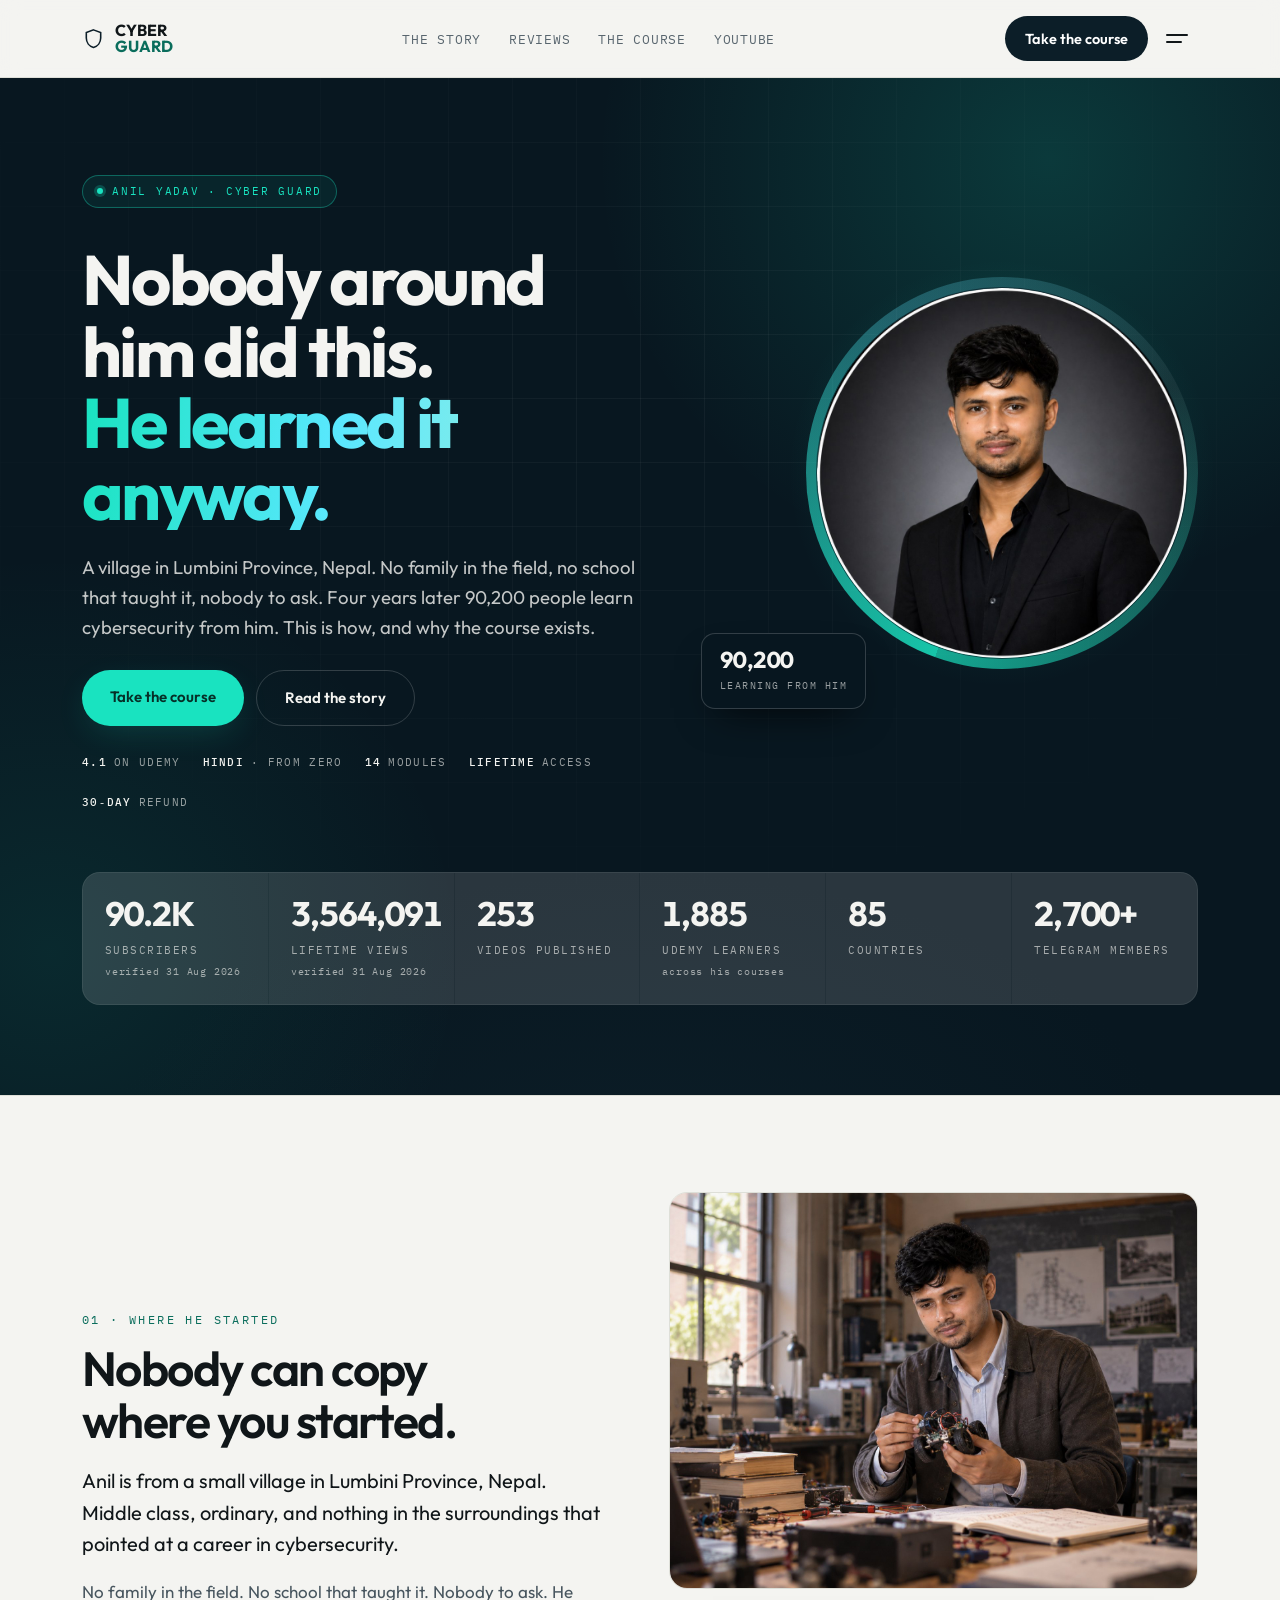
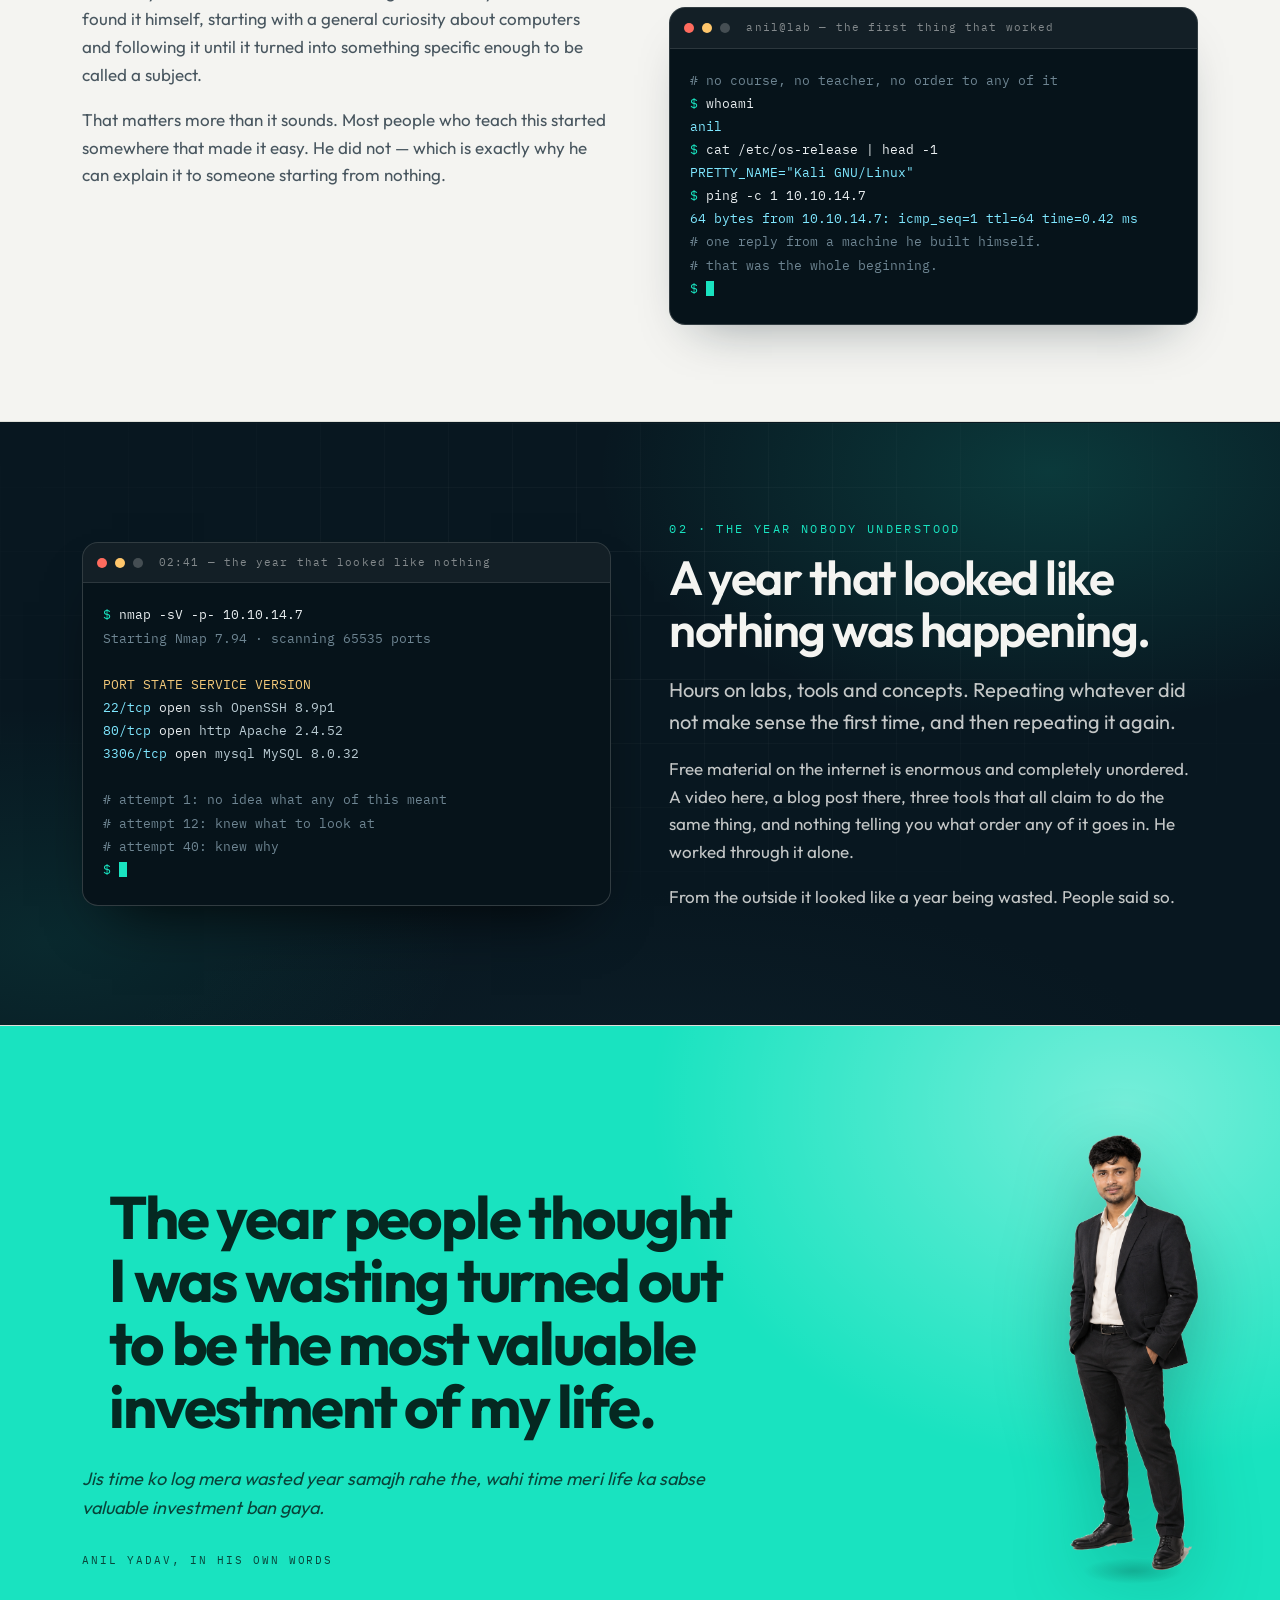
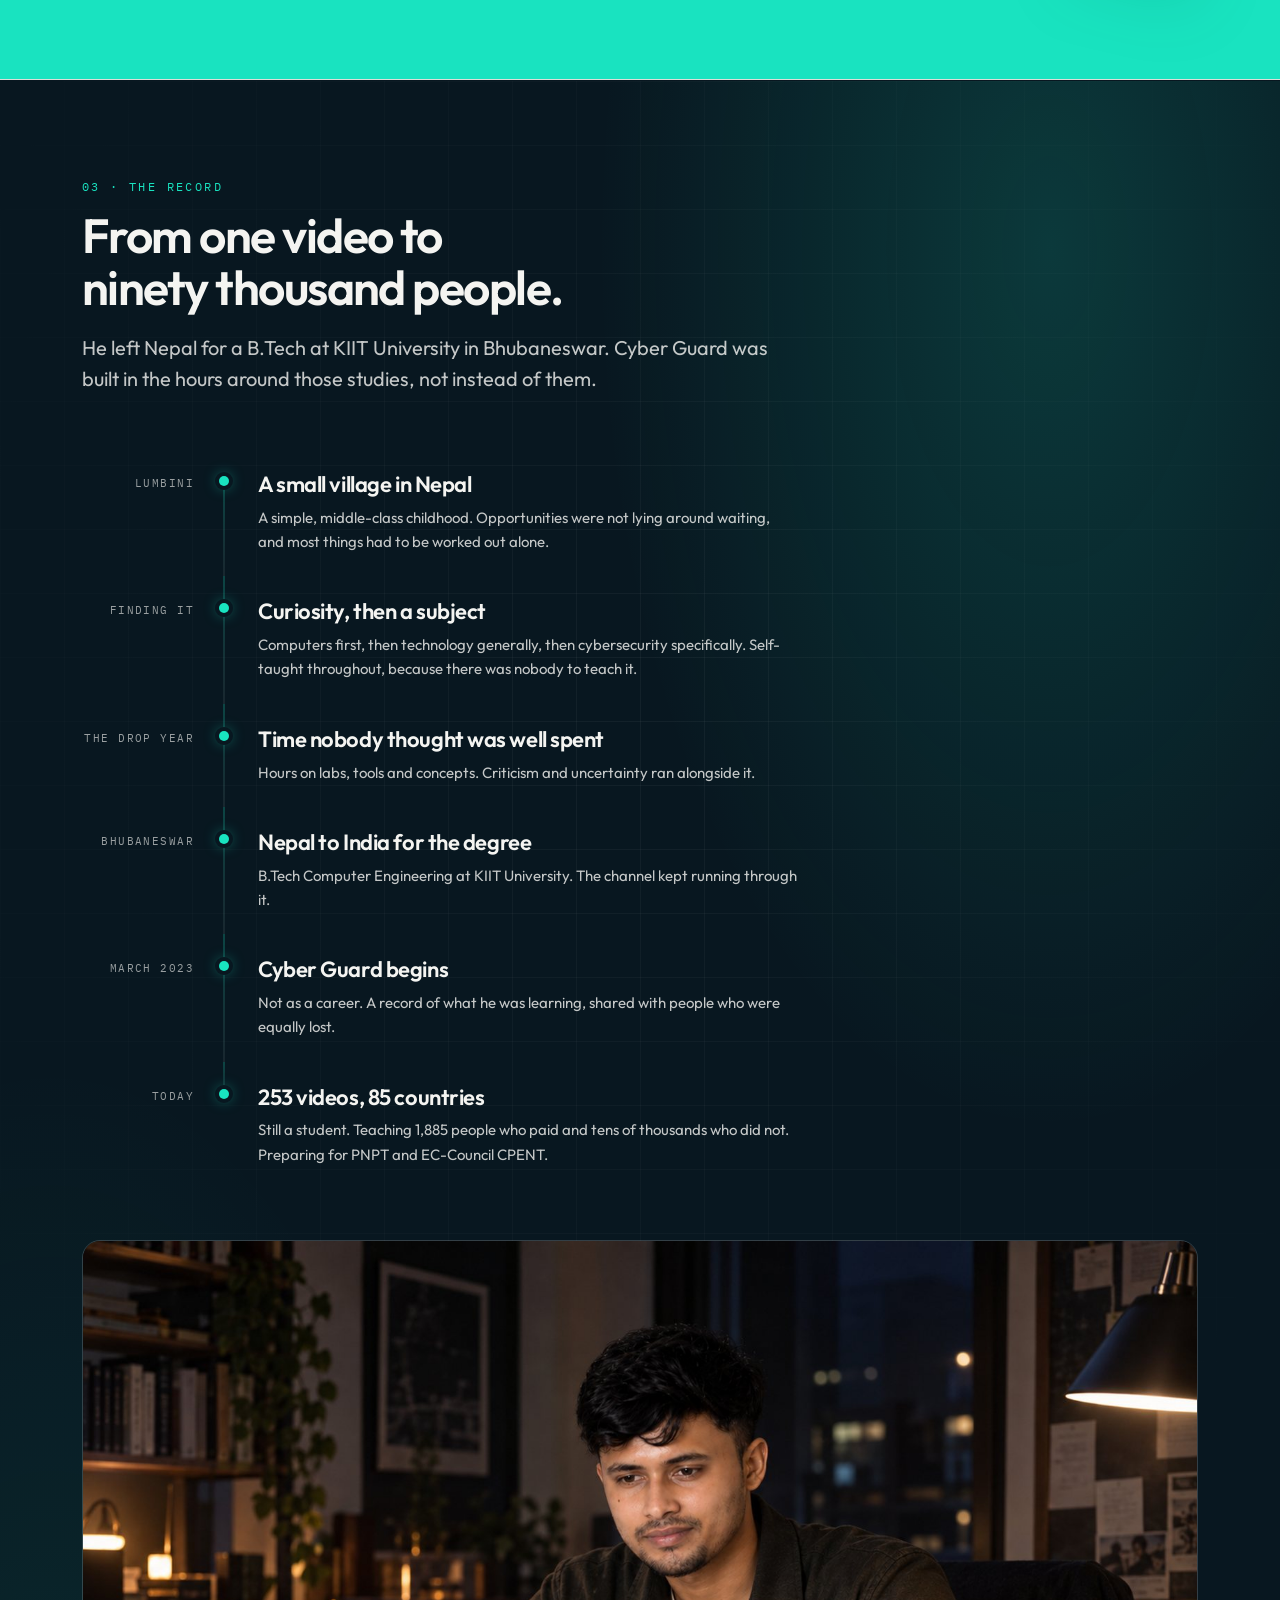
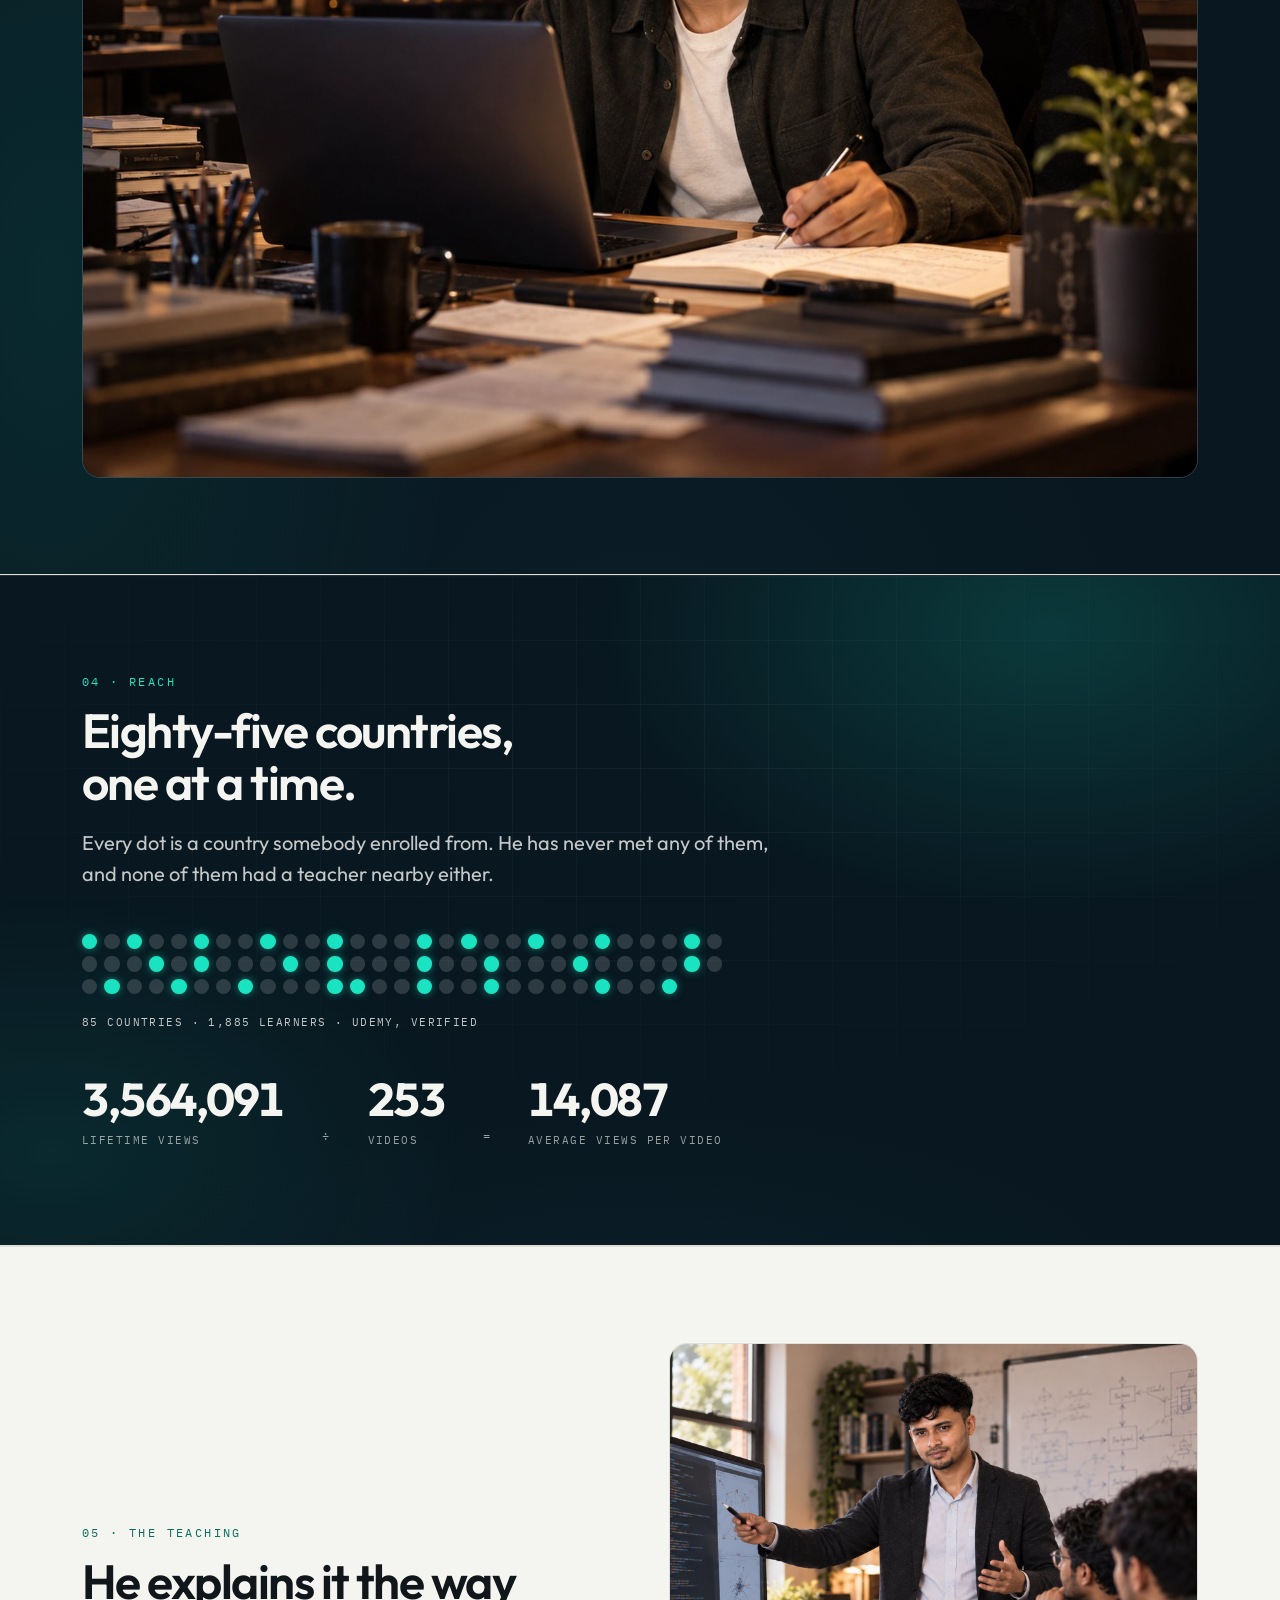
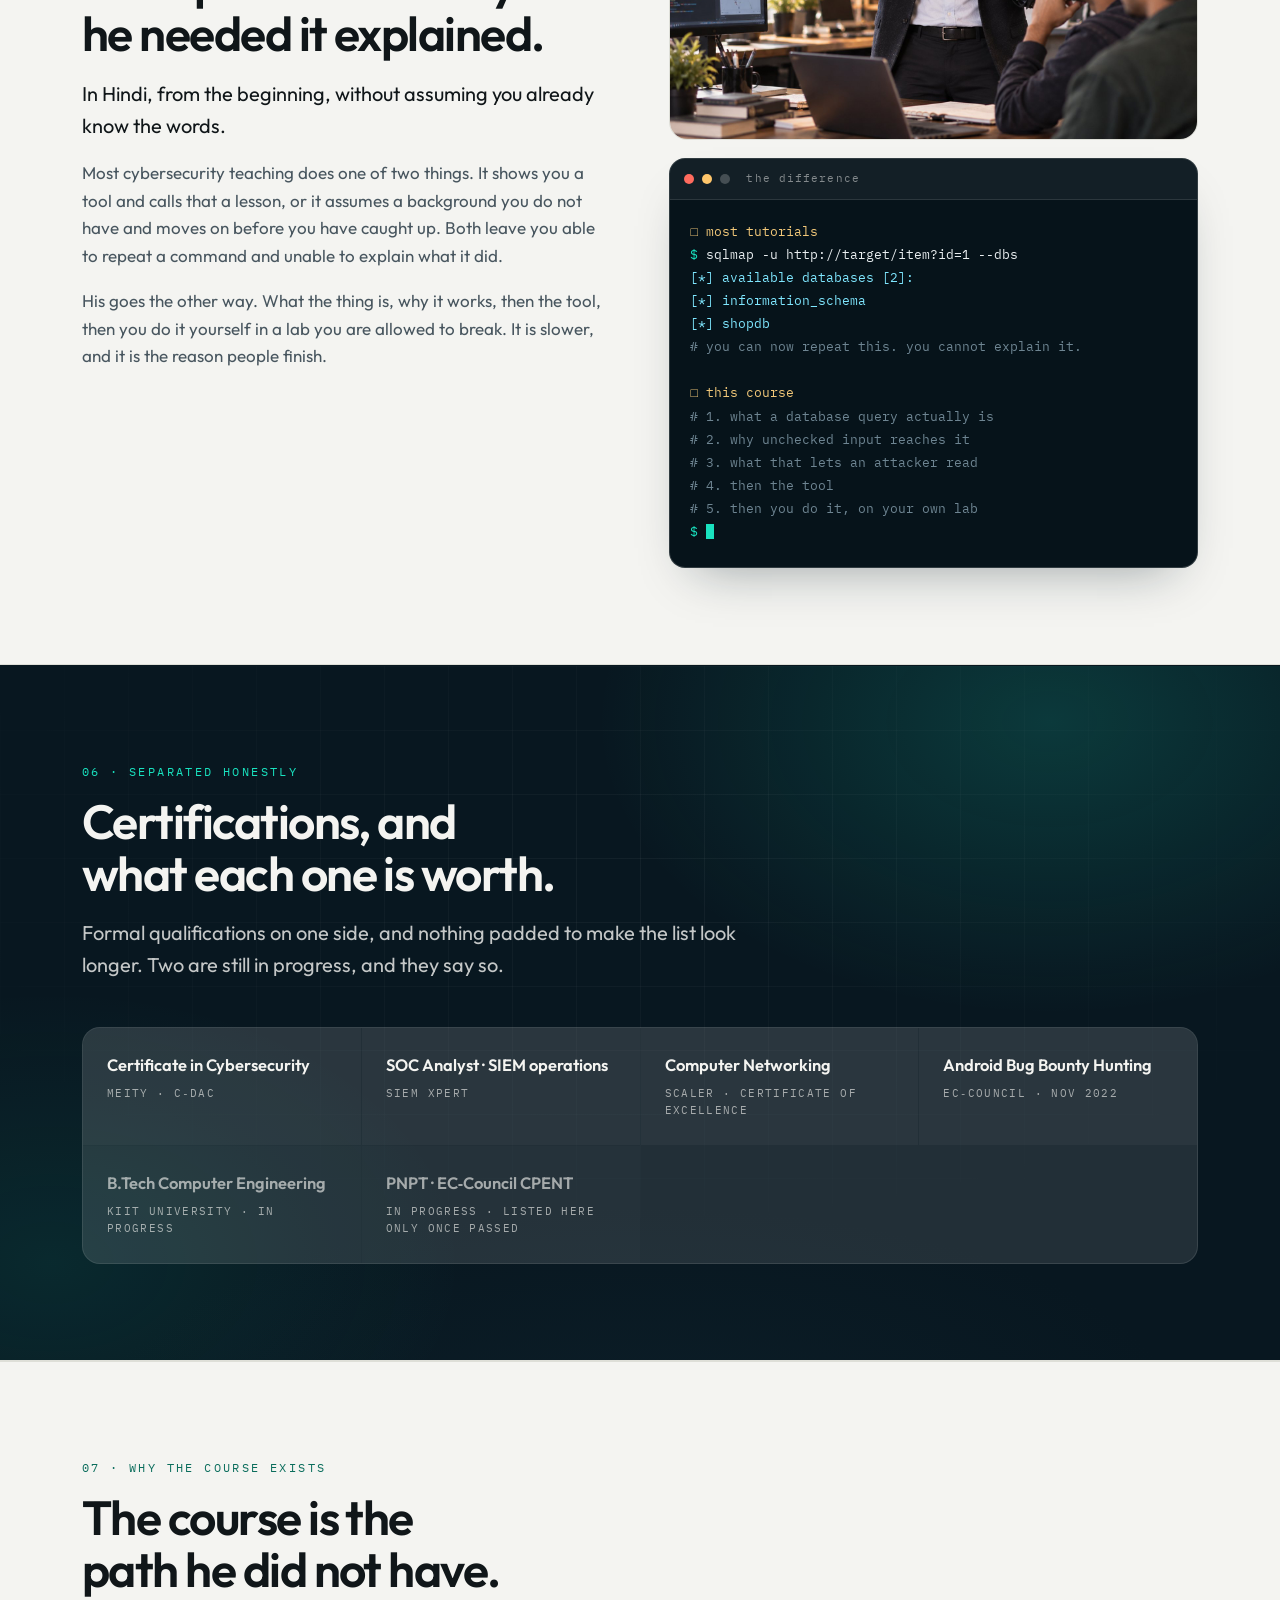
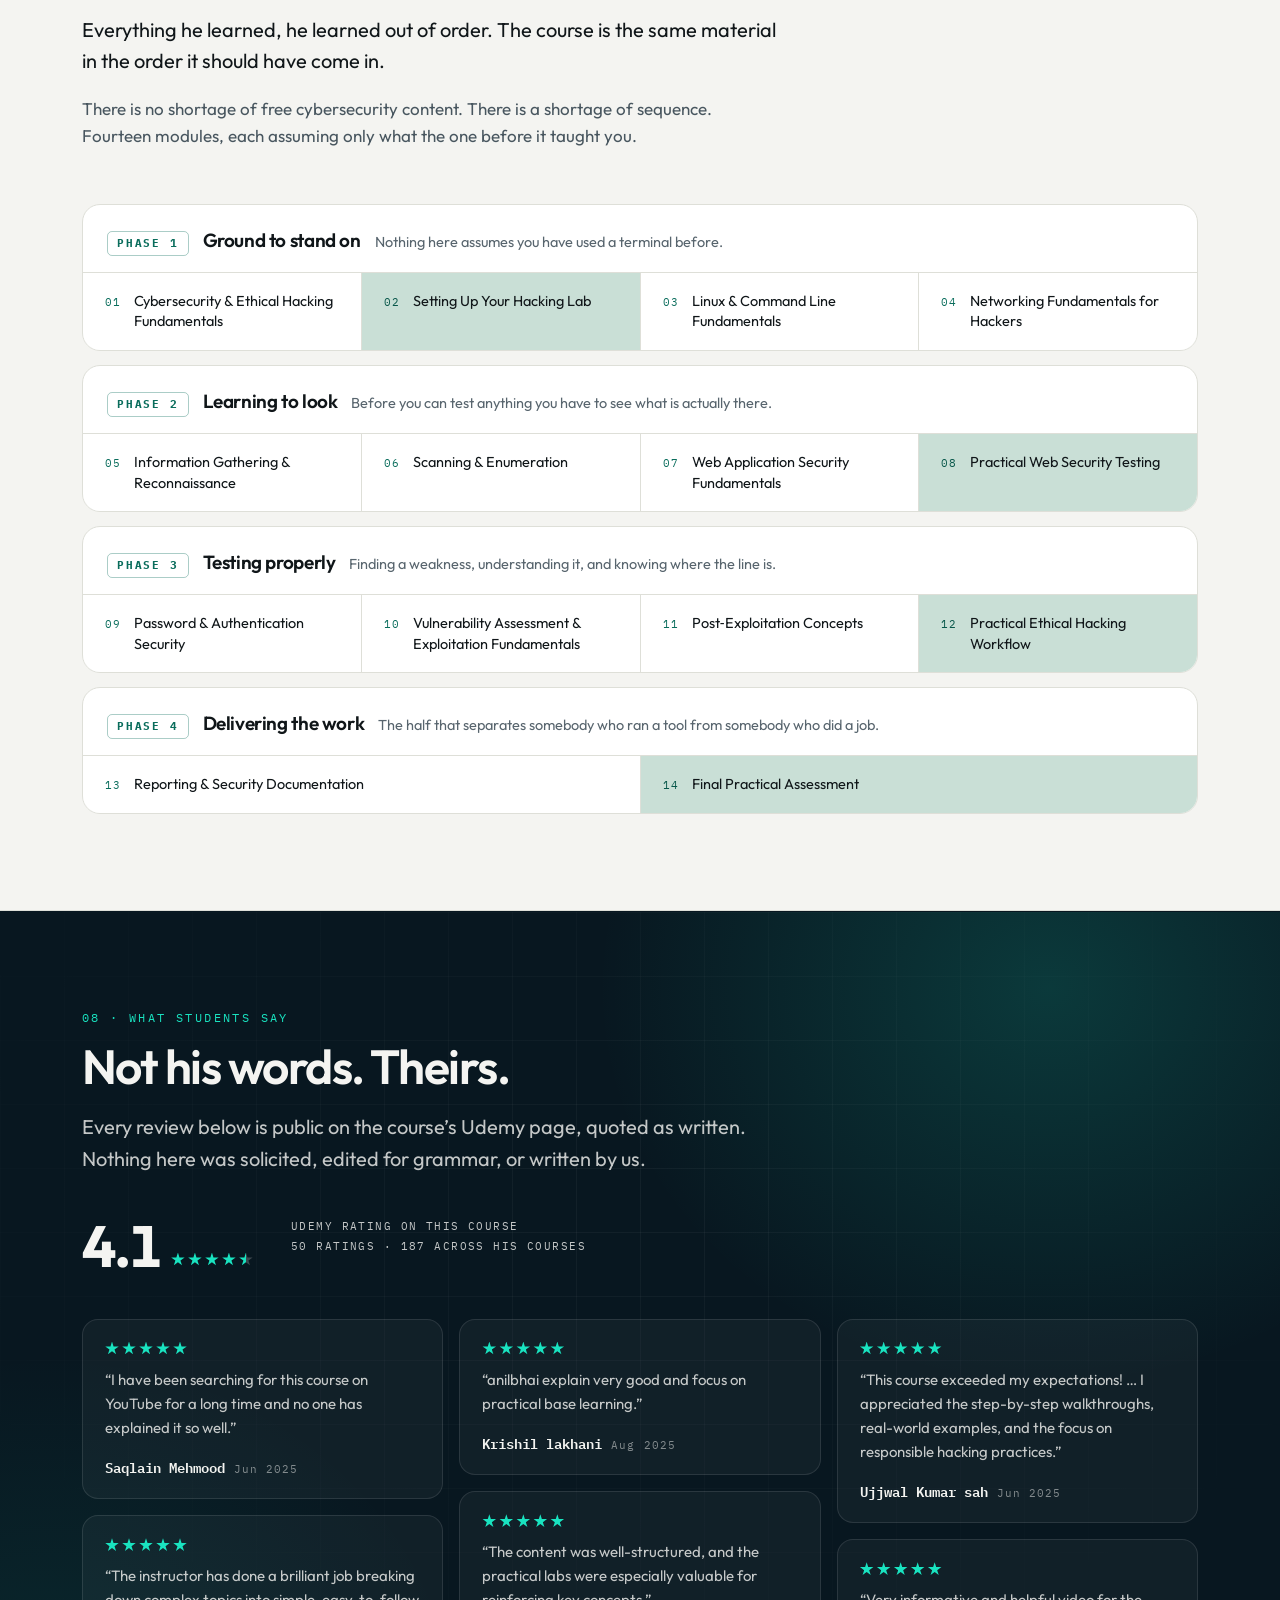
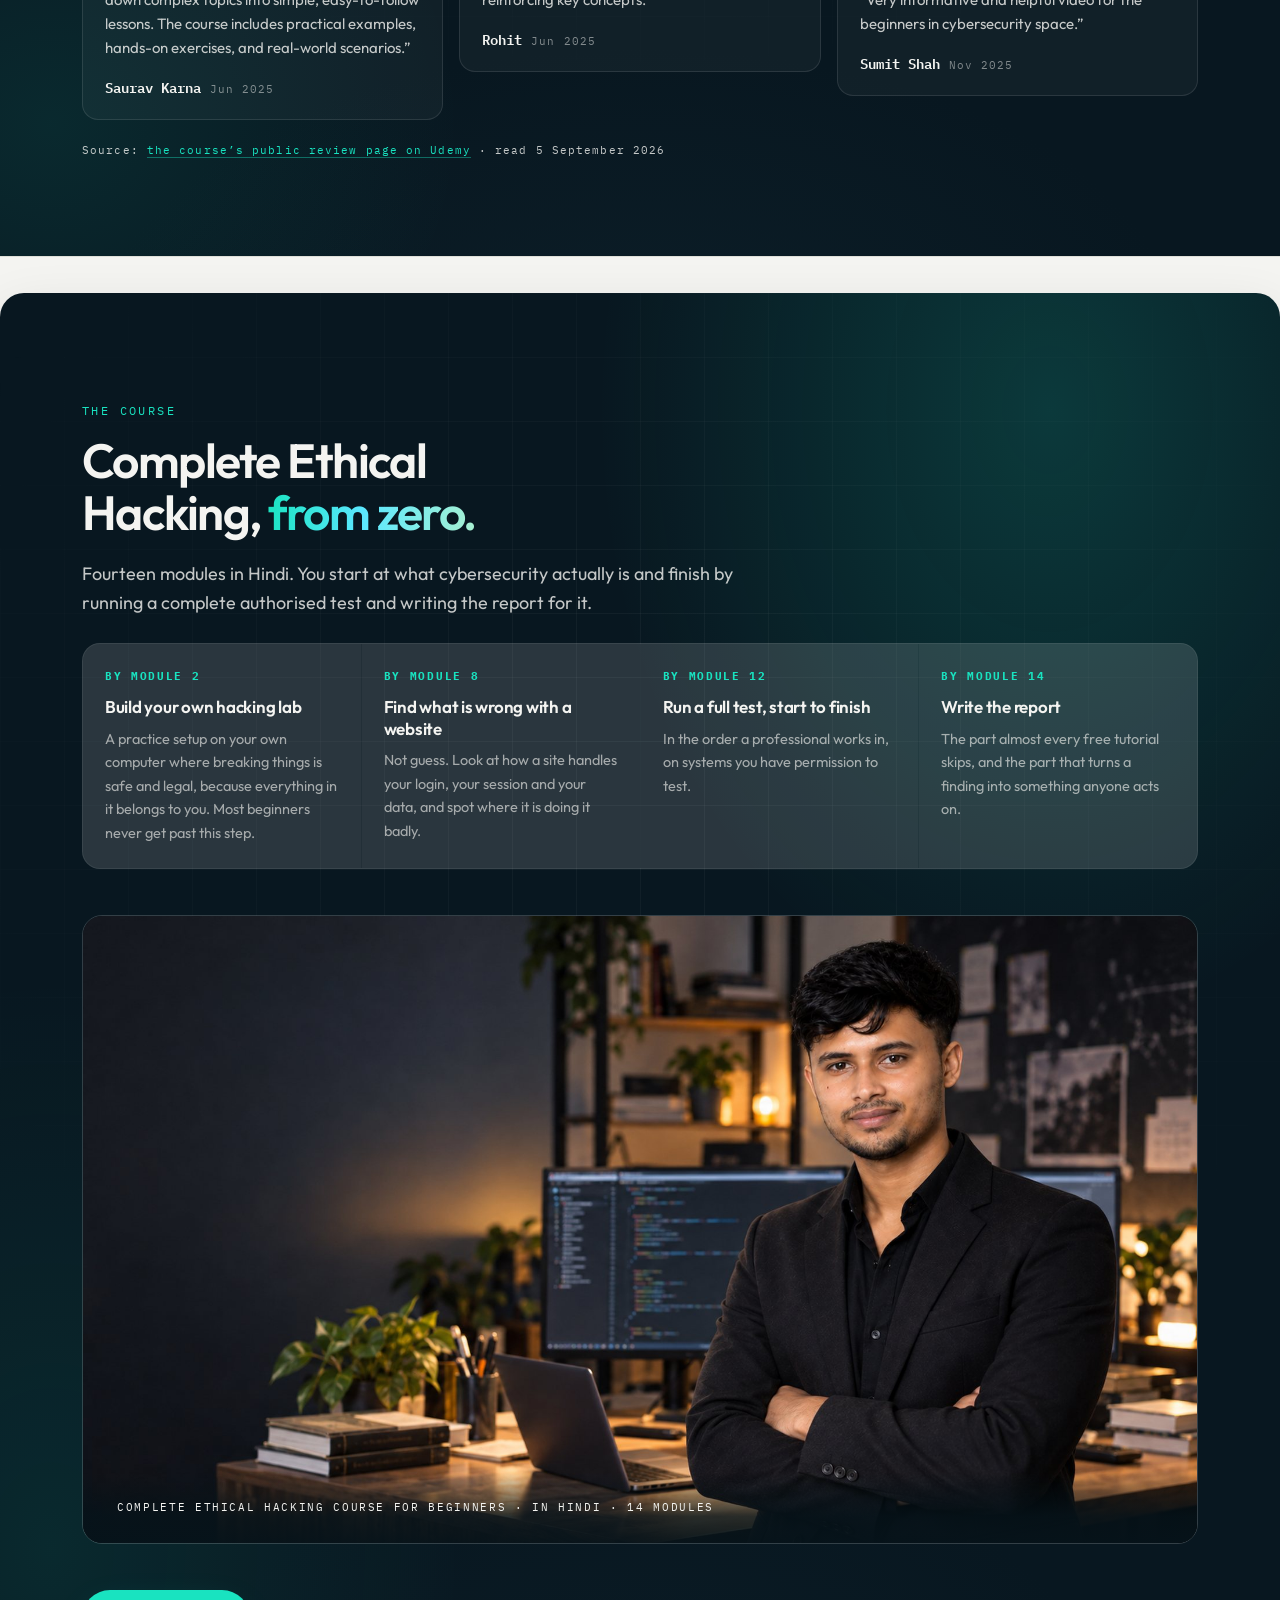
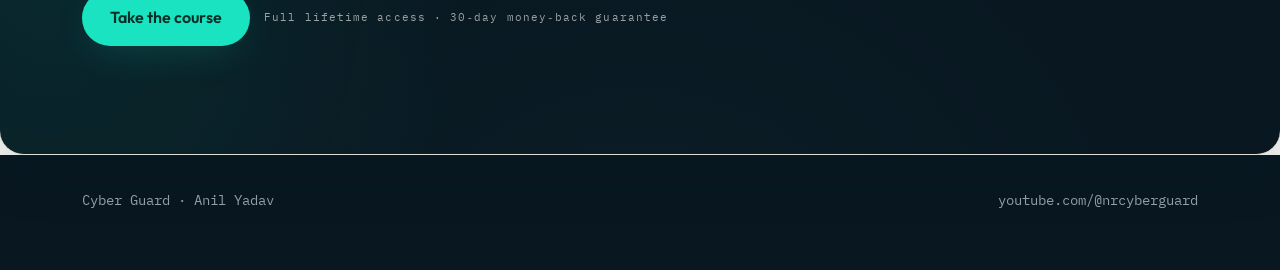
==== commit f4069f0a: "Add files via upload" ====
--- a/index.html
+++ b/index.html
@@ -106,7 +106,11 @@
           that made it easy. He did not &mdash; which is exactly why he can explain it to someone
           starting from nothing.</p>
       </div>
-      <figure class="art rv">
+      <div class="art rv">
+        <figure class="pic" style="margin-bottom:18px">
+          <img src="img/bench.jpg" alt="Anil Yadav working at a bench" width="1600" height="1200" loading="lazy" decoding="async">
+        </figure>
+
         <div class="term">
           <div class="termbar"><i></i><i></i><i></i><span>anil@lab &mdash; the first thing that worked</span></div>
           <div class="termbody"><span class="d"># no course, no teacher, no order to any of it</span><br>
@@ -120,7 +124,7 @@
 <span class="d"># that was the whole beginning.</span><br>
 <span class="p">$</span> <span class="cur"></span></div>
         </div>
-      </figure>
+      </div>
     </div>
   </div>
 </section>
@@ -161,10 +165,15 @@
 
 <section class="pq">
   <div class="wrap">
+    <div>
     <blockquote>The year people thought I was wasting turned out to be the most valuable investment of my life.</blockquote>
     <p class="hi">Jis time ko log mera wasted year samajh rahe the, wahi time meri life ka sabse
       valuable investment ban gaya.</p>
     <cite>Anil Yadav, in his own words</cite>
+    </div>
+    <figure class="pqfig">
+      <img src="img/anil-cutout.png" alt="Anil Yadav" width="408" height="1373" loading="lazy" decoding="async">
+    </figure>
   </div>
 </section>
 
@@ -212,6 +221,9 @@
             Preparing for PNPT and EC-Council CPENT.</p></div>
       </div>
     </div>
+    <figure class="pic rv" style="margin-top:clamp(34px,4vw,54px)">
+      <img src="img/desk-night.jpg" alt="Anil Yadav working late at his desk" width="1600" height="1200" loading="lazy" decoding="async">
+    </figure>
   </div>
 </section>
 
@@ -259,7 +271,11 @@
           do it yourself in a lab you are allowed to break. It is slower, and it is the reason people
           finish.</p>
       </div>
-      <figure class="art rv">
+      <div class="art rv">
+        <figure class="pic" style="margin-bottom:18px">
+          <img src="img/teaching.jpg" alt="Anil Yadav explaining code at a screen" width="1600" height="1200" loading="lazy" decoding="async">
+        </figure>
+
         <div class="term">
           <div class="termbar"><i></i><i></i><i></i><span>the difference</span></div>
           <div class="termbody"><span class="w">&#9633; most tutorials</span><br>
@@ -277,7 +293,7 @@
 <span class="d"># 5. then you do it, on your own lab</span><br>
 <span class="p">$</span> <span class="cur"></span></div>
         </div>
-      </figure>
+      </div>
     </div>
   </div>
 </section>
@@ -420,6 +436,10 @@
         <p>The part almost every free tutorial skips, and the part that turns a finding into
           something anyone acts on.</p></div>
     </div>
+    <figure class="cover rv">
+      <img src="img/course-cover.jpg" alt="Anil Yadav" width="1920" height="1080" loading="lazy" decoding="async">
+      <figcaption>Complete Ethical Hacking Course for Beginners &middot; in Hindi &middot; 14 modules</figcaption>
+    </figure>
     <div class="buyrow rv">
       <a class="btn acid" href="https://www.udemy.com/course/complete-ethical-hacking-course-for-beginners-in-hindi/" target="_blank" rel="noopener">Take the course</a>
       <span class="buynote">Full lifetime access &middot; 30&#8209;day money&#8209;back guarantee</span>
--- a/story.css
+++ b/story.css
@@ -292,3 +292,50 @@
 .srcnote a{color:var(--acid);text-decoration:none;border-bottom:1px solid rgba(25,227,192,.4)}
 @media (max-width:1000px){ .wall{columns:2} }
 @media (max-width:660px){ .wall{columns:1} }
+
+/* ==========================================================================
+   Photographs. Added once the client supplied them.
+   ========================================================================== */
+
+/* the quote panel, with the cut-out standing in it */
+.pq .wrap{display:grid;grid-template-columns:minmax(0,1fr) auto;
+  gap:clamp(20px,4vw,56px);align-items:end}
+.pqfig{margin:0;align-self:end;justify-self:end;position:relative}
+/* height-constrained, not width: he stands on the bottom edge of the band
+   instead of overflowing it by 700px */
+.pqfig img{display:block;width:auto;max-width:100%;
+  height:clamp(280px,34vw,500px);object-fit:contain;object-position:bottom;
+  filter:drop-shadow(0 24px 36px rgba(4,60,50,.32))}
+.pqfig::before{content:"";position:absolute;left:50%;bottom:-14px;width:78%;height:26px;
+  transform:translateX(-50%);border-radius:50%;
+  background:radial-gradient(ellipse,rgba(4,60,50,.24) 0%,rgba(4,60,50,0) 70%)}
+
+/* a photograph beside a block of text */
+.pic{margin:0;position:relative}
+.pic img{display:block;width:100%;height:auto;border-radius:18px;
+  border:1px solid var(--line)}
+.ink .pic img{border-color:var(--hair-2)}
+.pic figcaption{font-family:var(--mono);font-size:10.5px;letter-spacing:.13em;
+  text-transform:uppercase;color:var(--mid);margin-top:12px}
+.ink .pic figcaption{color:var(--onink-dim)}
+
+/* the reach band becomes two columns once it has a picture */
+.reachgrid{display:grid;grid-template-columns:minmax(0,1fr) minmax(0,.86fr);
+  gap:clamp(26px,4vw,60px);align-items:center;margin-top:clamp(28px,3.4vw,42px)}
+.reachgrid .reach{margin-top:0;max-width:none}
+
+/* the course cover, full bleed inside the offer block */
+.cover{margin:clamp(30px,3.6vw,46px) 0 0;position:relative;border-radius:20px;overflow:hidden;
+  border:1px solid var(--hair-2)}
+.cover img{display:block;width:100%;height:auto}
+.cover figcaption{position:absolute;left:0;right:0;bottom:0;padding:26px clamp(20px,3vw,34px);
+  background:linear-gradient(180deg,rgba(6,19,26,0) 0%,rgba(6,19,26,.86) 62%,rgba(6,19,26,.96) 100%);
+  font-family:var(--mono);font-size:11px;letter-spacing:.15em;text-transform:uppercase;
+  color:var(--paper)}
+
+@media (max-width:900px){
+  .pq .wrap{grid-template-columns:minmax(0,1fr)}
+  .pqfig{justify-self:start;margin-top:26px}
+  .pqfig img{height:clamp(220px,44vw,300px)}
+  .reachgrid{grid-template-columns:minmax(0,1fr)}
+}
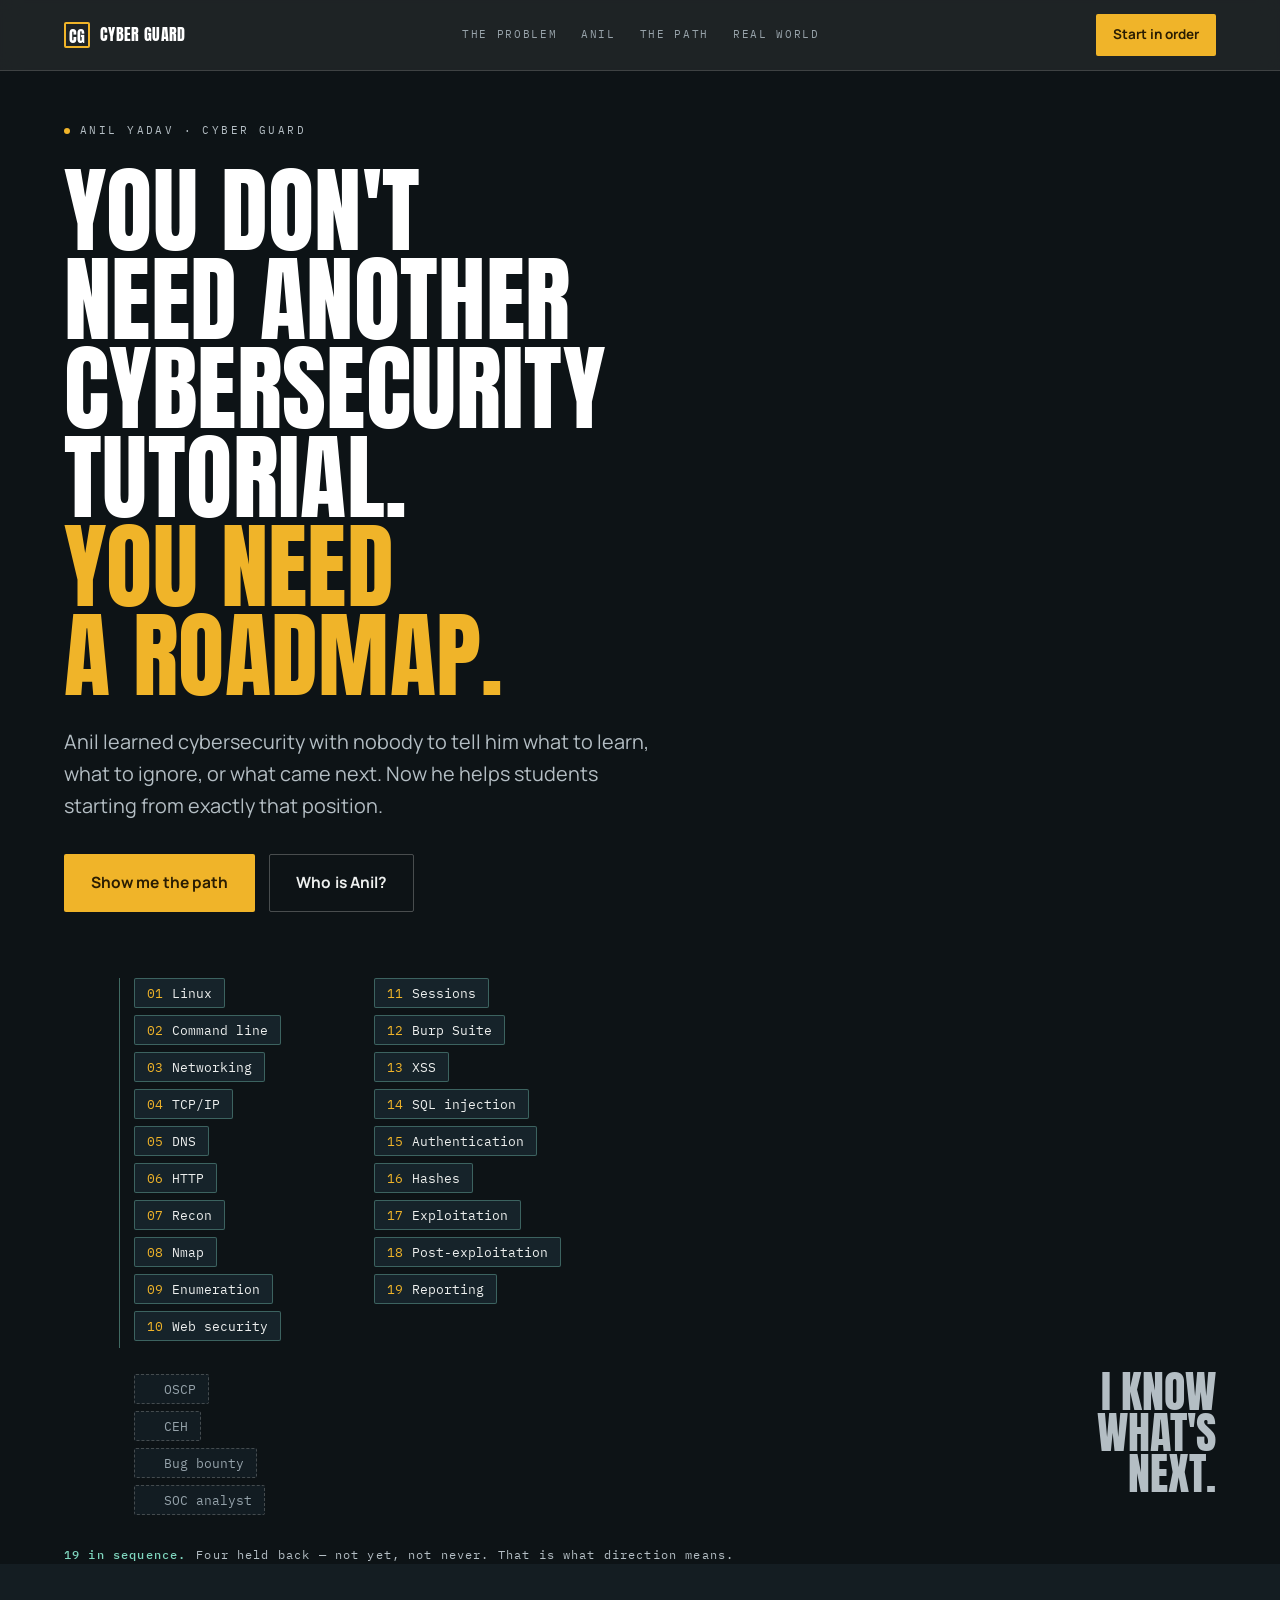
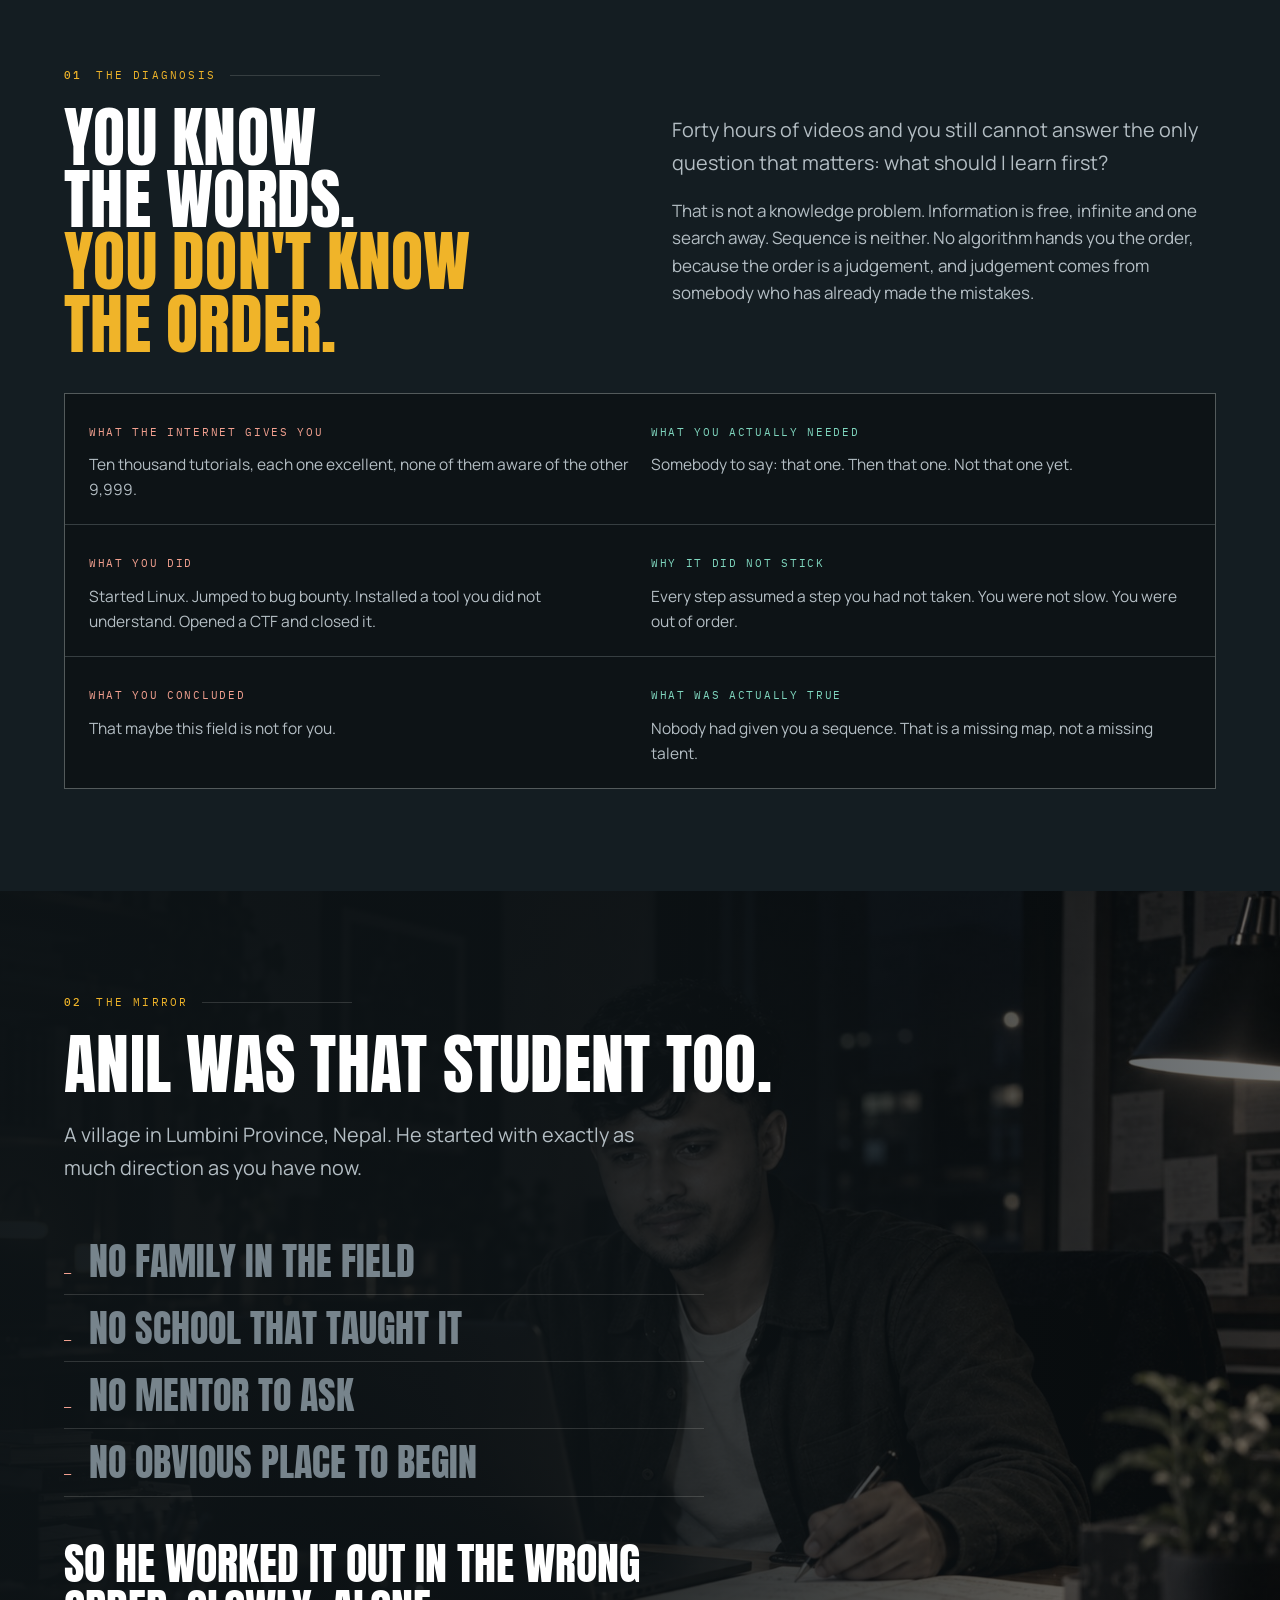
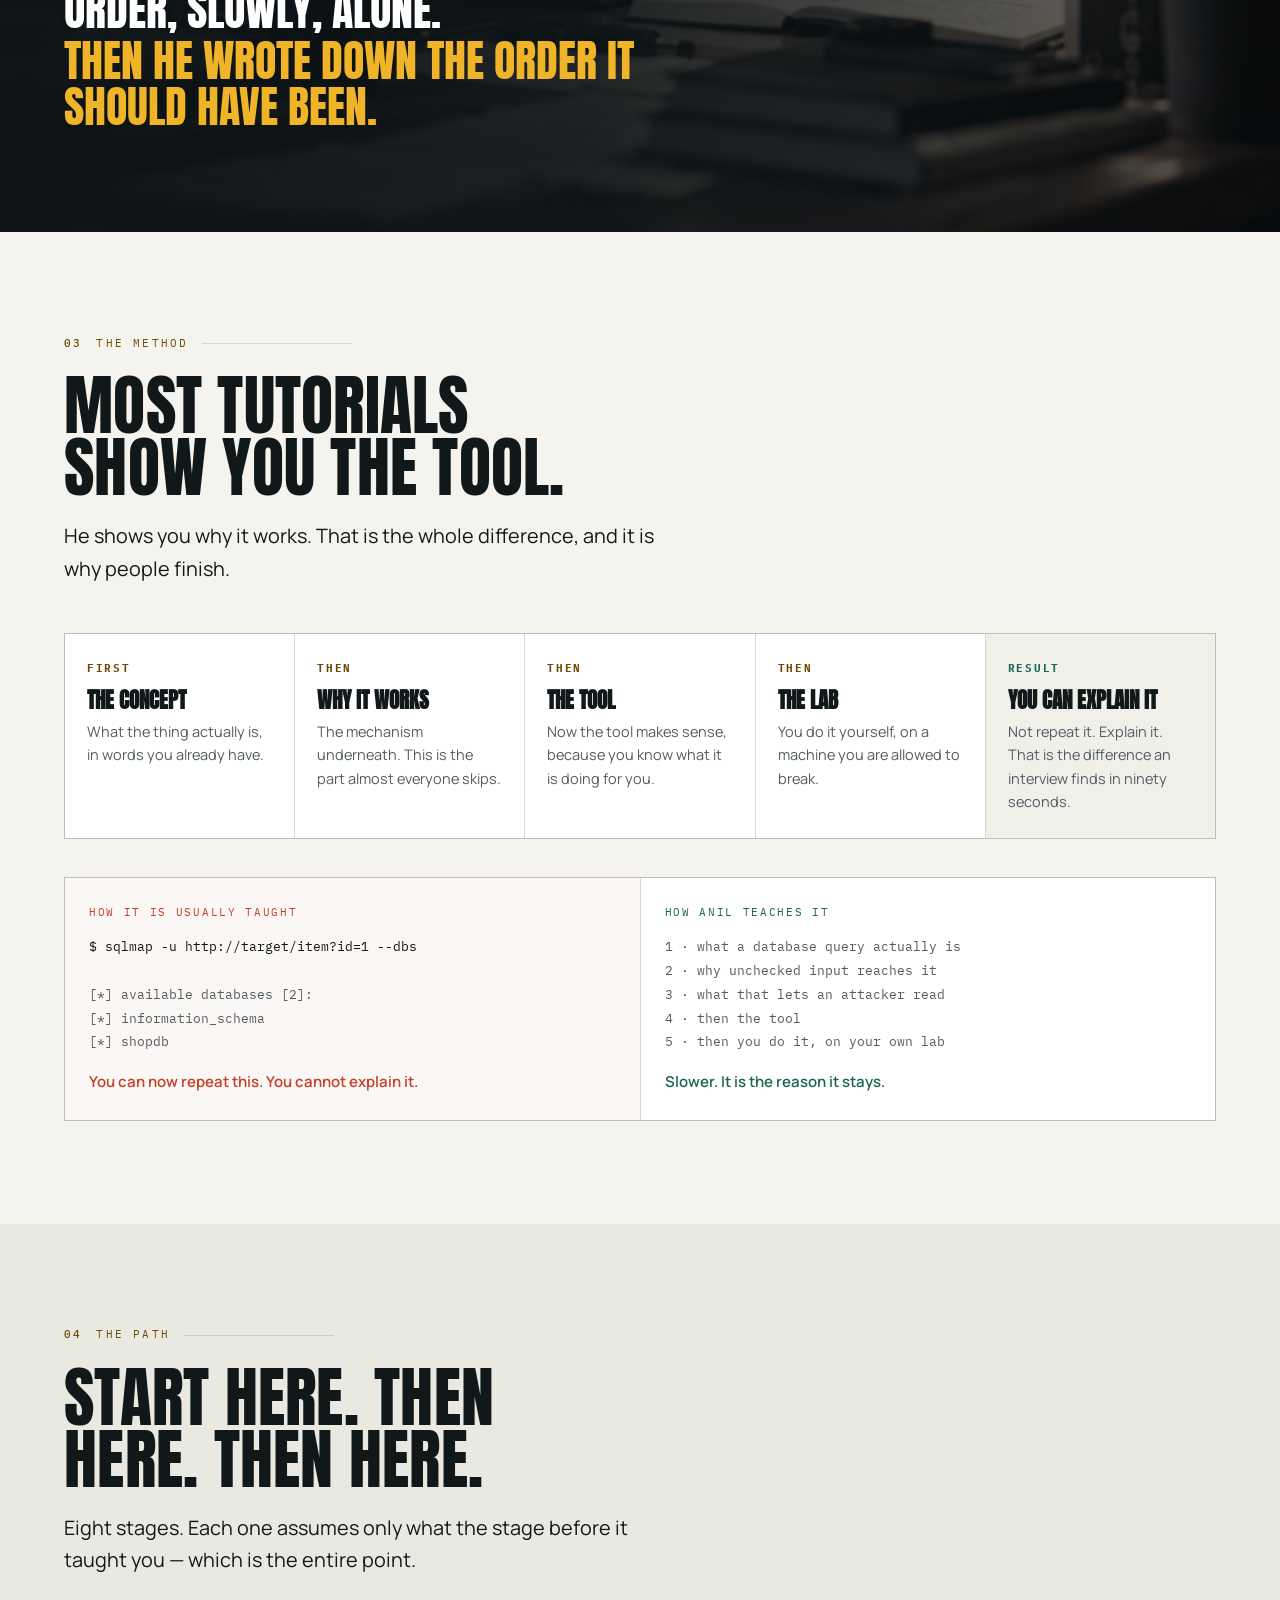
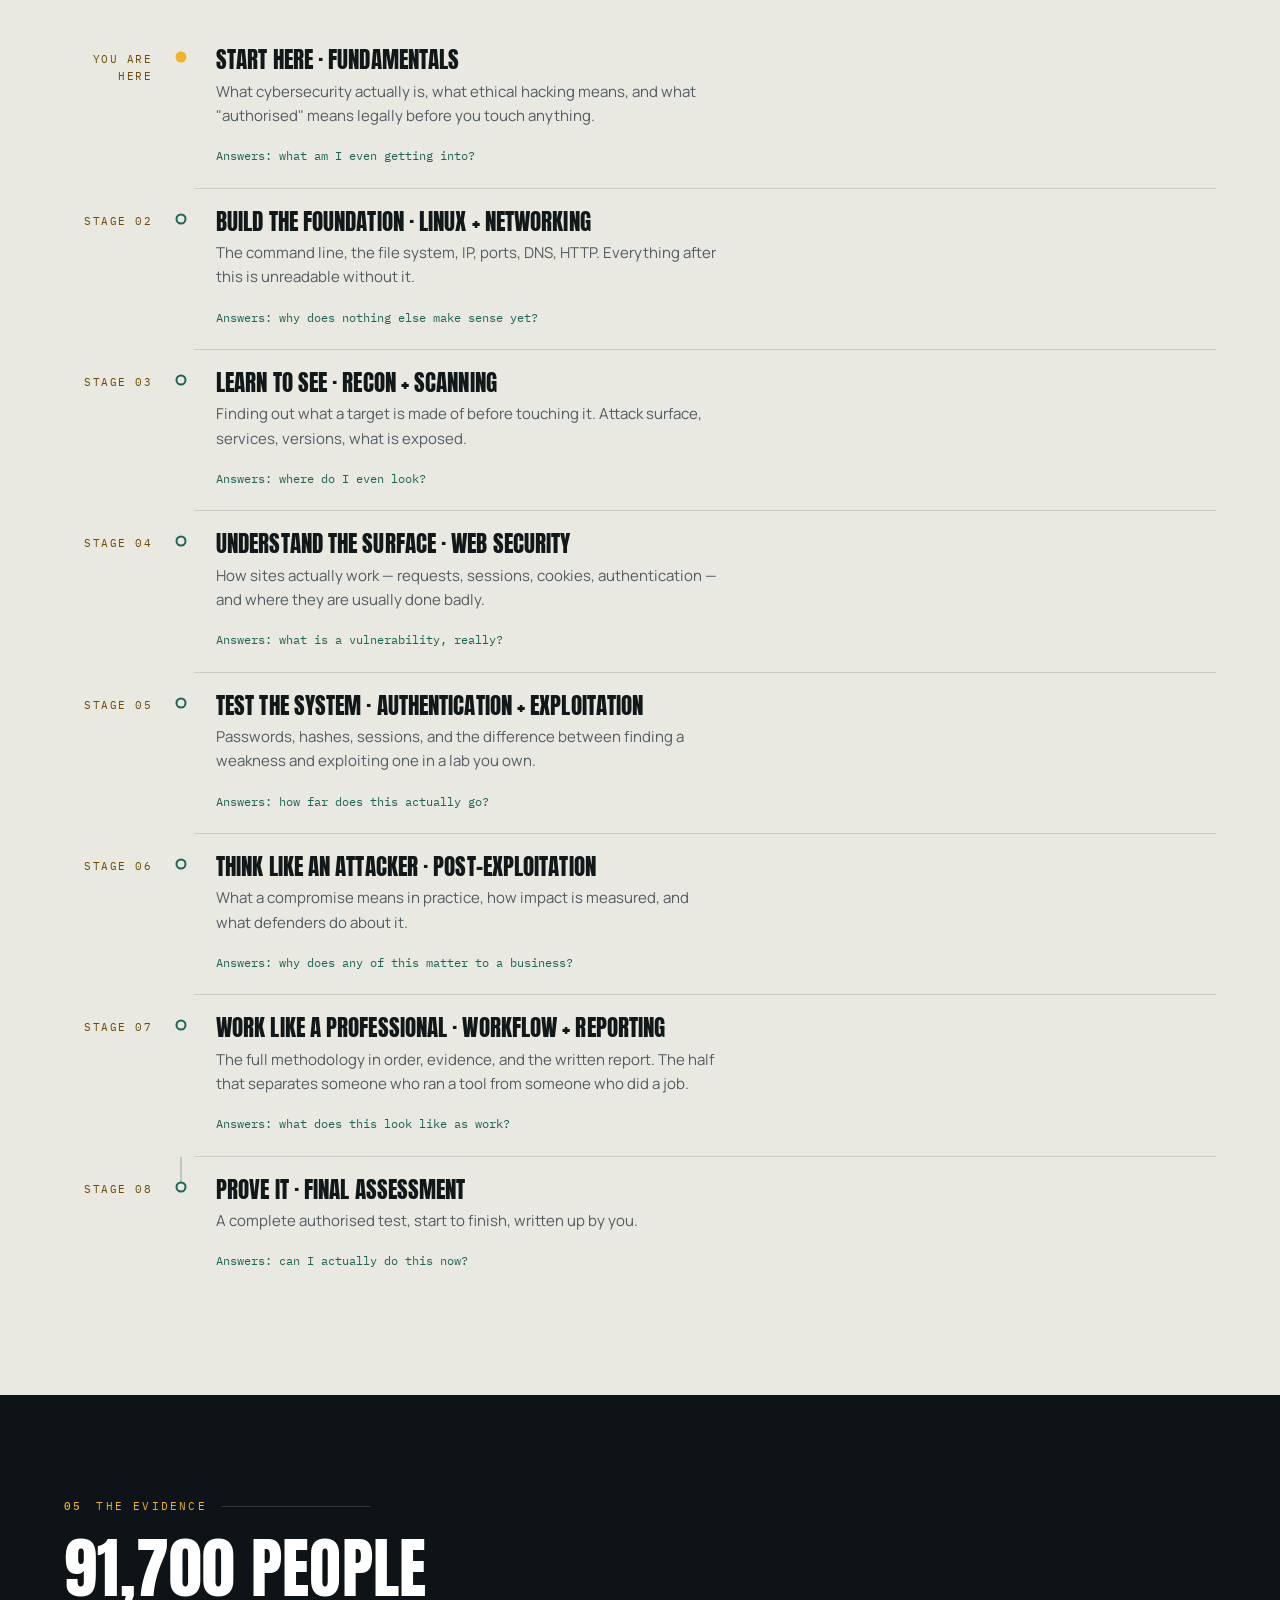
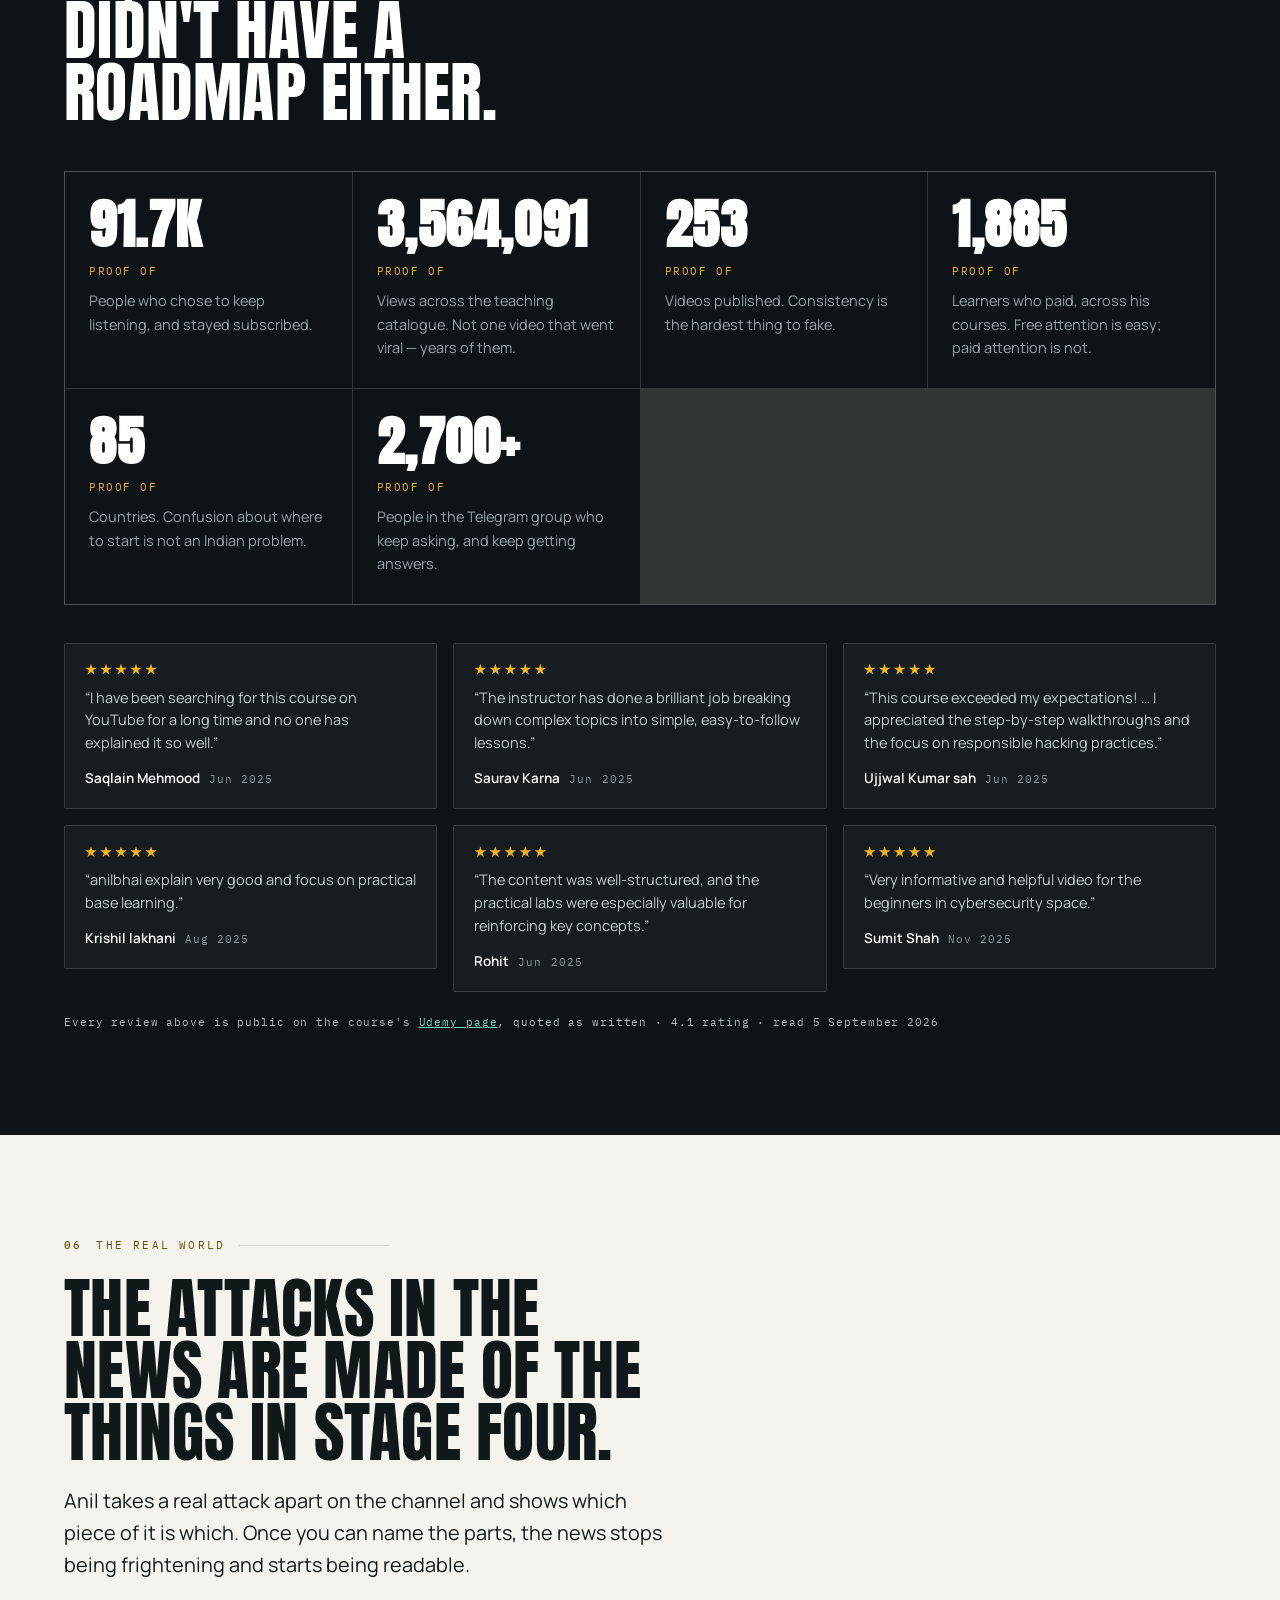
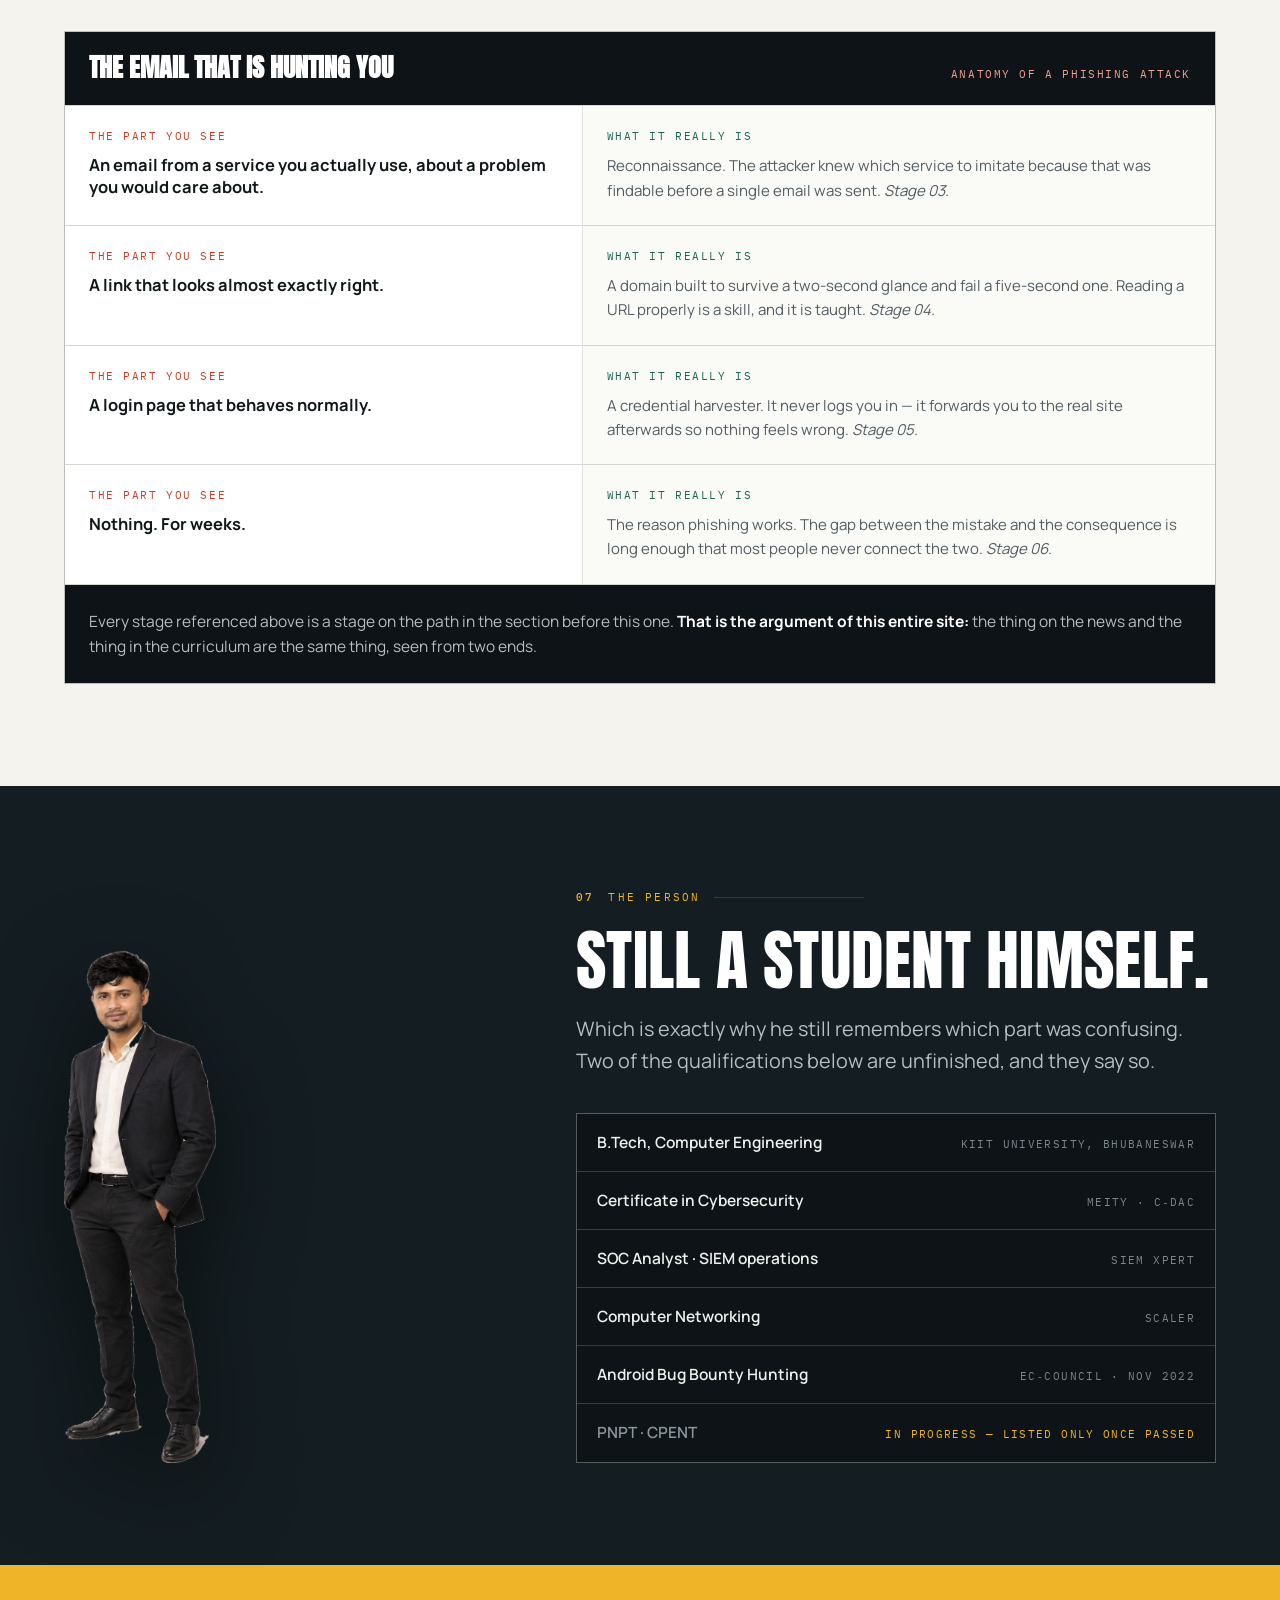
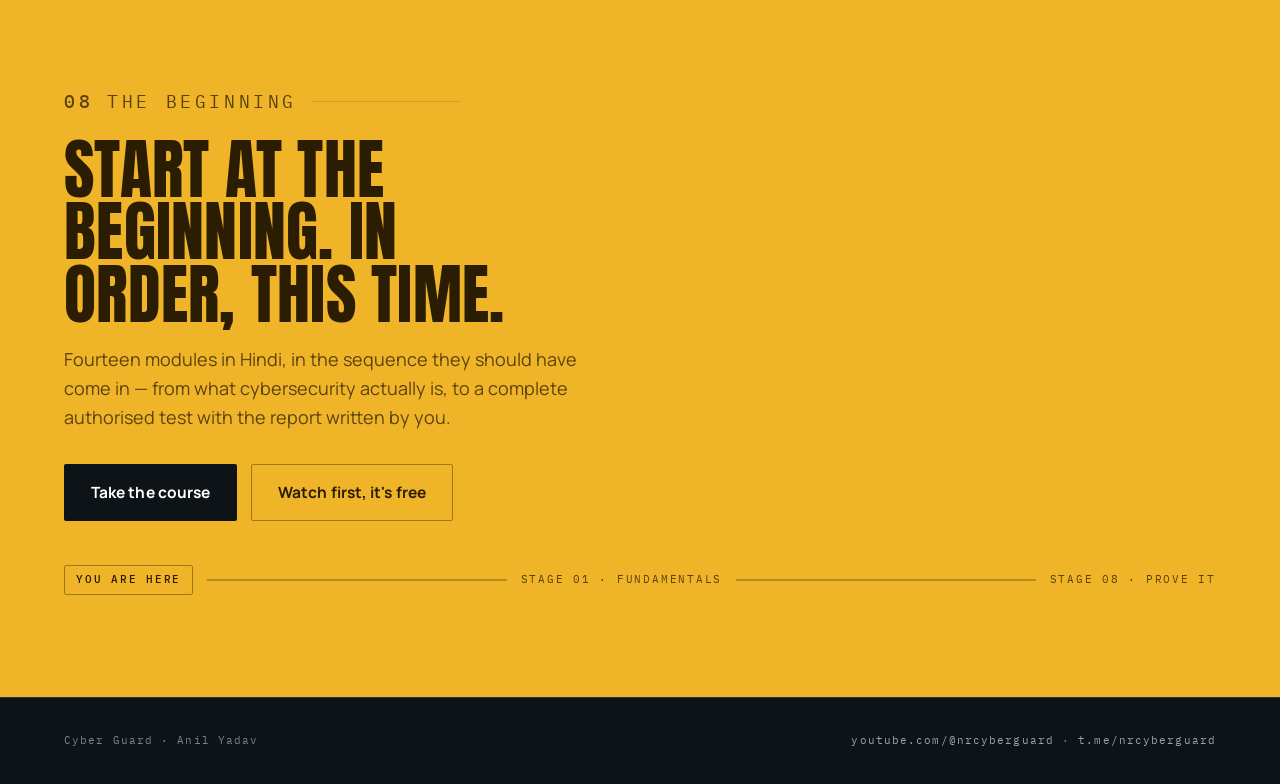
==== commit cf11a45f: "Add files via upload" ====
--- a/index.html
+++ b/index.html
@@ -3,460 +3,436 @@
 <head>
 <meta charset="utf-8">
 <meta name="viewport" content="width=device-width,initial-scale=1">
-<title>Anil Yadav &middot; Cyber Guard</title>
-<meta name="description" content="Anil Yadav taught himself cybersecurity from a village in Lumbini Province, Nepal, with nobody around him in the field. 90.2K subscribers, 1,885 learners, 85 countries.">
+<title>Cyber Guard &middot; Anil Yadav</title>
+<meta name="description" content="You don't need another cybersecurity tutorial. You need a roadmap. Anil Yadav learned cybersecurity with nobody to tell him what came next — now he builds the roadmap he never had.">
 <meta name="robots" content="noindex,nofollow">
-<meta name="color-scheme" content="light">
-<meta name="theme-color" content="#F4F4F1">
+<meta name="color-scheme" content="dark light">
+<meta name="theme-color" content="#0D1316">
 <meta property="og:type" content="website">
 <meta property="og:site_name" content="Cyber Guard">
-<meta property="og:title" content="Anil Yadav &middot; Cyber Guard">
-<meta property="og:description" content="Anil Yadav taught himself cybersecurity from a village in Lumbini Province, Nepal, with nobody around him in the field. 90.2K subscribers, 1,885 learners, 85 countries.">
-
-<meta name="twitter:card" content="summary_large_image">
-<meta name="twitter:title" content="Anil Yadav &middot; Cyber Guard">
-<meta name="twitter:description" content="Anil Yadav taught himself cybersecurity from a village in Lumbini Province, Nepal, with nobody around him in the field. 90.2K subscribers, 1,885 learners, 85 countries.">
+<meta property="og:title" content="You don't need another tutorial. You need a roadmap.">
+<meta property="og:description" content="Anil Yadav learned cybersecurity with nobody to tell him what to learn, what to ignore, or what came next. Now he helps students starting from exactly that position.">
 <link rel="preconnect" href="https://fonts.googleapis.com">
 <link rel="preconnect" href="https://fonts.gstatic.com" crossorigin>
-<link rel="stylesheet" href="https://fonts.googleapis.com/css2?family=Outfit:wght@400;500;600;700&family=IBM+Plex+Mono:wght@400;500&display=swap">
-<link rel="stylesheet" href="site.css">
-<link rel="stylesheet" href="story.css">
-<link rel="icon" href="data:image/svg+xml,%3Csvg xmlns='http://www.w3.org/2000/svg' viewBox='0 0 32 32'%3E%3Crect width='32' height='32' rx='8' fill='%230C1E28'/%3E%3Cpath d='M16 5l9 3.4v6.9c0 5.6-3.8 10.4-9 11.8-5.2-1.4-9-6.2-9-11.8V8.4z' fill='none' stroke='%2319E3C0' stroke-width='2.2'/%3E%3C/svg%3E">
+<link rel="stylesheet" href="https://fonts.googleapis.com/css2?family=Anton&family=Manrope:wght@400;500;600;700&family=IBM+Plex+Mono:wght@400;500&display=swap">
+<link rel="stylesheet" href="cg.css">
+<link rel="icon" href="data:image/svg+xml,%3Csvg xmlns='http://www.w3.org/2000/svg' viewBox='0 0 32 32'%3E%3Crect width='32' height='32' rx='3' fill='%230D1316'/%3E%3Cpath d='M8 22 L16 10 L24 22' fill='none' stroke='%23F0B429' stroke-width='2.6' stroke-linecap='square'/%3E%3C/svg%3E">
 </head>
 <body>
 
-
-<nav><div class="navin">
-  <a class="brand" href="./">
-    <svg viewBox="0 0 32 32" aria-hidden="true"><path d="M16 4l10 3.8v7.6c0 6.2-4.2 11.5-10 13-5.8-1.5-10-6.8-10-13V7.8z" fill="none" stroke="#0C1E28" stroke-width="2.2"/></svg>
-    <span class="wm"><span>Cyber</span><span>Guard</span></span>
-  </a>
-  <div class="nl">
-    <a href="#start">The story</a>
-    <a href="#reviews">Reviews</a>
-    <a href="#course">The course</a>
-    <a href="https://www.youtube.com/@nrcyberguard" target="_blank" rel="noopener">YouTube</a>
-  </div>
-  <div style="display:flex;align-items:center;gap:10px">
-    <a class="navcta" href="https://www.udemy.com/course/complete-ethical-hacking-course-for-beginners-in-hindi/" target="_blank" rel="noopener">Take the course</a>
-    <button class="burger" aria-label="Open menu" aria-expanded="false" aria-controls="drawer"><i></i><i></i></button>
-  </div>
-</div></nav>
-
-<div class="drawer" id="drawer">
-  <button class="close" aria-label="Close menu">&times;</button>
-  <div class="drawerin">
-    <a href="#start">The story</a>
-    <a href="#reviews">What students say</a>
-    <a href="#course">The course</a>
-    <a href="https://www.youtube.com/@nrcyberguard" target="_blank" rel="noopener">YouTube</a>
-    <a href="https://t.me/nrcyberguard" target="_blank" rel="noopener">Telegram</a>
-  </div>
-</div>
-
-<header class="sh ink" id="top">
-  <div class="wrap">
-    <div class="shgrid">
+<nav>
+  <div class="navin">
+    <a class="brand" href="#top">
+      <span class="brandmk">CG</span>
+      <span>Cyber Guard</span>
+    </a>
+    <div class="nl">
+      <a href="#order">The problem</a>
+      <a href="#story">Anil</a>
+      <a href="#path">The path</a>
+      <a href="#real">Real world</a>
+    </div>
+    <a class="navcta" href="https://www.udemy.com/course/complete-ethical-hacking-course-for-beginners-in-hindi/" target="_blank" rel="noopener">Start in order</a>
+  </div>
+</nav>
+
+<!-- ============================================================
+     01 · THE OPENING — "someone finally understands my problem"
+     ============================================================ -->
+<header class="open onink" id="top">
+  <div class="wrap">
+    <p class="eyebrow"><i></i>Anil Yadav &middot; Cyber Guard</p>
+    <h1>You don't need another cybersecurity tutorial.<em>You need a roadmap.</em></h1>
+    <p class="lede">Anil learned cybersecurity with nobody to tell him what to learn, what to
+      ignore, or what came next. Now he helps students starting from exactly that position.</p>
+    <div class="openrow">
+      <a class="btn go" href="#path">Show me the path</a>
+      <a class="btn ghost" href="#story">Who is Anil?</a>
+    </div>
+  </div>
+
+  <div class="wrap fieldwrap">
+    <div class="field" id="field">
+      <div class="spine" aria-hidden="true"></div>
+      <p class="qm">Where do I start?</p>
+      <p class="am">I know what's next.</p>
+    </div>
+    <p class="fieldnote"><b id="fieldstate">23 topics.</b>
+      <span id="fieldsub">You have heard of all of them. Scroll.</span></p>
+  </div>
+</header>
+
+<!-- ============================================================
+     02 · THE DIAGNOSIS — "my problem has a name, and it isn't stupidity"
+     ============================================================ -->
+<section class="diag onink" id="order">
+  <div class="wrap">
+    <div class="diagrid">
       <div>
-        <p class="pill rv"><i></i>Anil Yadav &middot; Cyber Guard</p>
-        <h1 class="rv">Nobody around him did this.<em class="grad">He learned it anyway.</em></h1>
-        <p class="lede rv">A village in Lumbini Province, Nepal. No family in the field, no school
-          that taught it, nobody to ask. Four years later 90,200 people learn cybersecurity from him.
-          This is how, and why the course exists.</p>
-        <div class="btnrow rv">
-          <a class="btn acid" href="https://www.udemy.com/course/complete-ethical-hacking-course-for-beginners-in-hindi/" target="_blank" rel="noopener">Take the course</a>
-          <a class="btn ghost" href="#start">Read the story</a>
-        </div>
-        <div class="trust rv">
-          <span><b>4.1</b> on Udemy</span>
-          <span><b>Hindi</b> &middot; from zero</span>
-          <span><b>14</b> modules</span>
-          <span><b>Lifetime</b> access</span>
-          <span><b>30&#8209;day</b> refund</span>
-        </div>
-      </div>
-      <div class="pw rv">
-        <div class="ring"><img src="img/anil-portrait.jpg" alt="Anil Yadav" width="900" height="900" fetchpriority="high" decoding="async"></div>
-        <div class="chip"><b>90,200</b><span>Learning from him</span></div>
-      </div>
-    </div>
-    <div class="vfigs rv">
-      <div class="vfig"><b>90.2K</b><span>Subscribers</span><i>verified 31 Aug 2026</i></div>
-      <div class="vfig"><b>3,564,091</b><span>Lifetime views</span><i>verified 31 Aug 2026</i></div>
-      <div class="vfig"><b>253</b><span>Videos published</span></div>
-      <div class="vfig"><b>1,885</b><span>Udemy learners</span><i>across his courses</i></div>
-      <div class="vfig"><b>85</b><span>Countries</span></div>
-      <div class="vfig"><b>2,700+</b><span>Telegram members</span></div>
-    </div>
-  </div>
-</header>
-
-<section class="ch" id="start">
-  <div class="wrap">
-    <div class="chgrid">
+        <p class="mark"><b>01</b> The diagnosis</p>
+        <h2>You know the words.<em>You don't know the order.</em></h2>
+      </div>
       <div>
-        <p class="snum rv">01 &middot; Where he started</p>
-        <h2 class="rv">Nobody can copy where you started.</h2>
-        <p class="big rv">Anil is from a small village in Lumbini Province, Nepal. Middle class,
-          ordinary, and nothing in the surroundings that pointed at a career in cybersecurity.</p>
-        <p class="rv">No family in the field. No school that taught it. Nobody to ask. He found it
-          himself, starting with a general curiosity about computers and following it until it turned
-          into something specific enough to be called a subject.</p>
-        <p class="rv">That matters more than it sounds. Most people who teach this started somewhere
-          that made it easy. He did not &mdash; which is exactly why he can explain it to someone
-          starting from nothing.</p>
-      </div>
-      <div class="art rv">
-        <figure class="pic" style="margin-bottom:18px">
-          <img src="img/bench.jpg" alt="Anil Yadav working at a bench" width="1600" height="1200" loading="lazy" decoding="async">
-        </figure>
-
-        <div class="term">
-          <div class="termbar"><i></i><i></i><i></i><span>anil@lab &mdash; the first thing that worked</span></div>
-          <div class="termbody"><span class="d"># no course, no teacher, no order to any of it</span><br>
-<span class="p">$</span> <span class="l">whoami</span><br>
-<span class="c">anil</span><br>
-<span class="p">$</span> <span class="l">cat /etc/os-release | head -1</span><br>
-<span class="c">PRETTY_NAME="Kali GNU/Linux"</span><br>
-<span class="p">$</span> <span class="l">ping -c 1 10.10.14.7</span><br>
-<span class="c">64 bytes from 10.10.14.7: icmp_seq=1 ttl=64 time=0.42 ms</span><br>
-<span class="d"># one reply from a machine he built himself.</span><br>
-<span class="d"># that was the whole beginning.</span><br>
-<span class="p">$</span> <span class="cur"></span></div>
-        </div>
-      </div>
-    </div>
-  </div>
-</section>
-
-<section class="ch ink">
-  <div class="wrap">
-    <div class="chgrid flip">
-      <figure class="art rv">
-        <div class="term">
-          <div class="termbar"><i></i><i></i><i></i><span>02:41 &mdash; the year that looked like nothing</span></div>
-          <div class="termbody"><span class="p">$</span> <span class="l">nmap -sV -p- 10.10.14.7</span><br>
-<span class="d">Starting Nmap 7.94 &middot; scanning 65535 ports</span><br>
-<br>
-<span class="w">PORT     STATE  SERVICE  VERSION</span><br>
-<span class="c">22/tcp</span>   <span class="l">open</span>   ssh      OpenSSH 8.9p1<br>
-<span class="c">80/tcp</span>   <span class="l">open</span>   http     Apache 2.4.52<br>
-<span class="c">3306/tcp</span> <span class="l">open</span>   mysql    MySQL 8.0.32<br>
-<br>
-<span class="d"># attempt 1: no idea what any of this meant</span><br>
-<span class="d"># attempt 12: knew what to look at</span><br>
-<span class="d"># attempt 40: knew why</span><br>
-<span class="p">$</span> <span class="cur"></span></div>
-        </div>
+        <p class="lede">Forty hours of videos and you still cannot answer the only question that
+          matters: what should I learn first?</p>
+        <p>That is not a knowledge problem. Information is free, infinite and one search away.
+          Sequence is neither. No algorithm hands you the order, because the order is a judgement,
+          and judgement comes from somebody who has already made the mistakes.</p>
+      </div>
+    </div>
+
+    <div class="split">
+      <div class="splitrow">
+        <div class="a"><span class="k">What the internet gives you</span>
+          <p>Ten thousand tutorials, each one excellent, none of them aware of the other 9,999.</p></div>
+        <div class="b"><span class="k">What you actually needed</span>
+          <p>Somebody to say: that one. Then that one. Not that one yet.</p></div>
+      </div>
+      <div class="splitrow">
+        <div class="a"><span class="k">What you did</span>
+          <p>Started Linux. Jumped to bug bounty. Installed a tool you did not understand. Opened
+            a CTF and closed it.</p></div>
+        <div class="b"><span class="k">Why it did not stick</span>
+          <p>Every step assumed a step you had not taken. You were not slow. You were out of order.</p></div>
+      </div>
+      <div class="splitrow">
+        <div class="a"><span class="k">What you concluded</span>
+          <p>That maybe this field is not for you.</p></div>
+        <div class="b"><span class="k">What was actually true</span>
+          <p>Nobody had given you a sequence. That is a missing map, not a missing talent.</p></div>
+      </div>
+    </div>
+  </div>
+</section>
+
+<!-- ============================================================
+     03 · THE MIRROR — "he was me"
+     ============================================================ -->
+<section class="mirror onink" id="story">
+  <div class="bg" aria-hidden="true">
+    <img src="img/desk-night.jpg" alt="" width="1600" height="1200" loading="lazy" decoding="async">
+  </div>
+  <div class="wrap">
+    <p class="mark"><b>02</b> The mirror</p>
+    <h2>Anil was that student too.</h2>
+    <p class="lede" style="margin-top:24px">A village in Lumbini Province, Nepal. He started with
+      exactly as much direction as you have now.</p>
+
+    <ul class="absences">
+      <li><s>&mdash;</s> No family in the field</li>
+      <li><s>&mdash;</s> No school that taught it</li>
+      <li><s>&mdash;</s> No mentor to ask</li>
+      <li><s>&mdash;</s> No obvious place to begin</li>
+    </ul>
+
+    <div class="turn">
+      <p class="t1">So he worked it out in the wrong order, slowly, alone.</p>
+      <p class="t2">Then he wrote down the order it should have been.</p>
+    </div>
+  </div>
+</section>
+
+<!-- ============================================================
+     04 · THE METHOD — "he can actually explain things"
+     ============================================================ -->
+<section id="method">
+  <div class="wrap">
+    <div class="col">
+      <p class="mark"><b>03</b> The method</p>
+      <h2>Most tutorials show you the tool.</h2>
+      <p class="lede" style="margin-top:22px">He shows you why it works. That is the whole
+        difference, and it is why people finish.</p>
+    </div>
+
+    <div class="loop">
+      <div class="step"><b>First</b><strong>The concept</strong>
+        <p>What the thing actually is, in words you already have.</p></div>
+      <div class="step"><b>Then</b><strong>Why it works</strong>
+        <p>The mechanism underneath. This is the part almost everyone skips.</p></div>
+      <div class="step"><b>Then</b><strong>The tool</strong>
+        <p>Now the tool makes sense, because you know what it is doing for you.</p></div>
+      <div class="step"><b>Then</b><strong>The lab</strong>
+        <p>You do it yourself, on a machine you are allowed to break.</p></div>
+      <div class="step last"><b>Result</b><strong>You can explain it</strong>
+        <p>Not repeat it. Explain it. That is the difference an interview finds in ninety seconds.</p></div>
+    </div>
+
+    <div class="versus">
+      <div class="vs bad">
+        <span class="k">How it is usually taught</span>
+        <code>$ sqlmap -u http://target/item?id=1 --dbs
+
+<span class="out">[*] available databases [2]:
+[*] information_schema
+[*] shopdb</span></code>
+        <p class="verdict">You can now repeat this. You cannot explain it.</p>
+      </div>
+      <div class="vs good">
+        <span class="k">How Anil teaches it</span>
+        <code><span class="out">1 · what a database query actually is
+2 · why unchecked input reaches it
+3 · what that lets an attacker read
+4 · then the tool
+5 · then you do it, on your own lab</span></code>
+        <p class="verdict">Slower. It is the reason it stays.</p>
+      </div>
+    </div>
+  </div>
+</section>
+
+<!-- ============================================================
+     05 · THE PATH — "I can see the whole journey from here"
+     ============================================================ -->
+<section class="path" id="path">
+  <div class="wrap">
+    <div class="col">
+      <p class="mark"><b>04</b> The path</p>
+      <h2>Start here. Then here. Then here.</h2>
+      <p class="lede" style="margin-top:22px">Eight stages. Each one assumes only what the stage
+        before it taught you — which is the entire point.</p>
+    </div>
+
+    <div class="route">
+      <div class="rstage here">
+        <div class="rwhen">You are here</div><div class="rline"><i></i></div>
+        <div class="rbody"><h3>Start here &middot; Fundamentals</h3>
+          <p>What cybersecurity actually is, what ethical hacking means, and what "authorised" means
+            legally before you touch anything.</p>
+          <p class="q">Answers: what am I even getting into?</p></div>
+      </div>
+      <div class="rstage">
+        <div class="rwhen">Stage 02</div><div class="rline"><i></i></div>
+        <div class="rbody"><h3>Build the foundation &middot; Linux + Networking</h3>
+          <p>The command line, the file system, IP, ports, DNS, HTTP. Everything after this is
+            unreadable without it.</p>
+          <p class="q">Answers: why does nothing else make sense yet?</p></div>
+      </div>
+      <div class="rstage">
+        <div class="rwhen">Stage 03</div><div class="rline"><i></i></div>
+        <div class="rbody"><h3>Learn to see &middot; Recon + Scanning</h3>
+          <p>Finding out what a target is made of before touching it. Attack surface, services,
+            versions, what is exposed.</p>
+          <p class="q">Answers: where do I even look?</p></div>
+      </div>
+      <div class="rstage">
+        <div class="rwhen">Stage 04</div><div class="rline"><i></i></div>
+        <div class="rbody"><h3>Understand the surface &middot; Web security</h3>
+          <p>How sites actually work — requests, sessions, cookies, authentication — and where they
+            are usually done badly.</p>
+          <p class="q">Answers: what is a vulnerability, really?</p></div>
+      </div>
+      <div class="rstage">
+        <div class="rwhen">Stage 05</div><div class="rline"><i></i></div>
+        <div class="rbody"><h3>Test the system &middot; Authentication + Exploitation</h3>
+          <p>Passwords, hashes, sessions, and the difference between finding a weakness and
+            exploiting one in a lab you own.</p>
+          <p class="q">Answers: how far does this actually go?</p></div>
+      </div>
+      <div class="rstage">
+        <div class="rwhen">Stage 06</div><div class="rline"><i></i></div>
+        <div class="rbody"><h3>Think like an attacker &middot; Post-exploitation</h3>
+          <p>What a compromise means in practice, how impact is measured, and what defenders do
+            about it.</p>
+          <p class="q">Answers: why does any of this matter to a business?</p></div>
+      </div>
+      <div class="rstage">
+        <div class="rwhen">Stage 07</div><div class="rline"><i></i></div>
+        <div class="rbody"><h3>Work like a professional &middot; Workflow + Reporting</h3>
+          <p>The full methodology in order, evidence, and the written report. The half that separates
+            someone who ran a tool from someone who did a job.</p>
+          <p class="q">Answers: what does this look like as work?</p></div>
+      </div>
+      <div class="rstage">
+        <div class="rwhen">Stage 08</div><div class="rline"><i></i></div>
+        <div class="rbody"><h3>Prove it &middot; Final assessment</h3>
+          <p>A complete authorised test, start to finish, written up by you.</p>
+          <p class="q">Answers: can I actually do this now?</p></div>
+      </div>
+    </div>
+  </div>
+</section>
+
+<!-- ============================================================
+     06 · THE EVIDENCE — "other people already trust him"
+     ============================================================ -->
+<section class="onink" id="proof">
+  <div class="wrap">
+    <div class="col">
+      <p class="mark"><b>05</b> The evidence</p>
+      <h2>91,700 people didn't have a roadmap either.</h2>
+    </div>
+
+    <div class="ev">
+      <div class="evc"><b>91.7K</b><span class="of">Proof of</span>
+        <p>People who chose to keep listening, and stayed subscribed.</p></div>
+      <div class="evc"><b>3,564,091</b><span class="of">Proof of</span>
+        <p>Views across the teaching catalogue. Not one video that went viral — years of them.</p></div>
+      <div class="evc"><b>253</b><span class="of">Proof of</span>
+        <p>Videos published. Consistency is the hardest thing to fake.</p></div>
+      <div class="evc"><b>1,885</b><span class="of">Proof of</span>
+        <p>Learners who paid, across his courses. Free attention is easy; paid attention is not.</p></div>
+      <div class="evc"><b>85</b><span class="of">Proof of</span>
+        <p>Countries. Confusion about where to start is not an Indian problem.</p></div>
+      <div class="evc"><b>2,700+</b><span class="of">Proof of</span>
+        <p>People in the Telegram group who keep asking, and keep getting answers.</p></div>
+    </div>
+
+    <div class="wall">
+      <article class="rev">
+        <div class="stars" role="img" aria-label="5 out of 5"><i></i><i></i><i></i><i></i><i></i></div>
+        <p>&ldquo;I have been searching for this course on YouTube for a long time and no one has
+          explained it so well.&rdquo;</p>
+        <footer><cite>Saqlain Mehmood</cite><time datetime="2025-06-01">Jun 2025</time></footer>
+      </article>
+      <article class="rev">
+        <div class="stars" role="img" aria-label="5 out of 5"><i></i><i></i><i></i><i></i><i></i></div>
+        <p>&ldquo;anilbhai explain very good and focus on practical base learning.&rdquo;</p>
+        <footer><cite>Krishil lakhani</cite><time datetime="2025-08-15">Aug 2025</time></footer>
+      </article>
+      <article class="rev">
+        <div class="stars" role="img" aria-label="5 out of 5"><i></i><i></i><i></i><i></i><i></i></div>
+        <p>&ldquo;The instructor has done a brilliant job breaking down complex topics into simple,
+          easy-to-follow lessons.&rdquo;</p>
+        <footer><cite>Saurav Karna</cite><time datetime="2025-06-01">Jun 2025</time></footer>
+      </article>
+      <article class="rev">
+        <div class="stars" role="img" aria-label="5 out of 5"><i></i><i></i><i></i><i></i><i></i></div>
+        <p>&ldquo;The content was well-structured, and the practical labs were especially valuable
+          for reinforcing key concepts.&rdquo;</p>
+        <footer><cite>Rohit</cite><time datetime="2025-06-01">Jun 2025</time></footer>
+      </article>
+      <article class="rev">
+        <div class="stars" role="img" aria-label="5 out of 5"><i></i><i></i><i></i><i></i><i></i></div>
+        <p>&ldquo;This course exceeded my expectations! &hellip; I appreciated the step-by-step
+          walkthroughs and the focus on responsible hacking practices.&rdquo;</p>
+        <footer><cite>Ujjwal Kumar sah</cite><time datetime="2025-06-01">Jun 2025</time></footer>
+      </article>
+      <article class="rev">
+        <div class="stars" role="img" aria-label="5 out of 5"><i></i><i></i><i></i><i></i><i></i></div>
+        <p>&ldquo;Very informative and helpful video for the beginners in cybersecurity space.&rdquo;</p>
+        <footer><cite>Sumit Shah</cite><time datetime="2025-11-30">Nov 2025</time></footer>
+      </article>
+    </div>
+    <p class="src">Every review above is public on the course's
+      <a href="https://www.udemy.com/course/complete-ethical-hacking-course-for-beginners-in-hindi/" target="_blank" rel="noopener">Udemy page</a>,
+      quoted as written &middot; 4.1 rating &middot; read 5 September 2026</p>
+  </div>
+</section>
+
+<!-- ============================================================
+     07 · THE REAL WORLD — "he understands what's actually happening"
+     ============================================================ -->
+<section class="case" id="real">
+  <div class="wrap">
+    <div class="col">
+      <p class="mark"><b>06</b> The real world</p>
+      <h2>The attacks in the news are made of the things in stage four.</h2>
+      <p class="lede" style="margin-top:22px">Anil takes a real attack apart on the channel and shows
+        which piece of it is which. Once you can name the parts, the news stops being frightening
+        and starts being readable.</p>
+    </div>
+
+    <div class="anat">
+      <div class="anathead">
+        <b>The email that is hunting you</b>
+        <span>Anatomy of a phishing attack</span>
+      </div>
+
+      <div class="part">
+        <div class="pl"><span class="k">The part you see</span>
+          <strong>An email from a service you actually use, about a problem you would care about.</strong></div>
+        <div class="pr"><span class="k">What it really is</span>
+          <p>Reconnaissance. The attacker knew which service to imitate because that was findable
+            before a single email was sent. <em>Stage 03.</em></p></div>
+      </div>
+
+      <div class="part">
+        <div class="pl"><span class="k">The part you see</span>
+          <strong>A link that looks almost exactly right.</strong></div>
+        <div class="pr"><span class="k">What it really is</span>
+          <p>A domain built to survive a two-second glance and fail a five-second one. Reading a URL
+            properly is a skill, and it is taught. <em>Stage 04.</em></p></div>
+      </div>
+
+      <div class="part">
+        <div class="pl"><span class="k">The part you see</span>
+          <strong>A login page that behaves normally.</strong></div>
+        <div class="pr"><span class="k">What it really is</span>
+          <p>A credential harvester. It never logs you in — it forwards you to the real site
+            afterwards so nothing feels wrong. <em>Stage 05.</em></p></div>
+      </div>
+
+      <div class="part">
+        <div class="pl"><span class="k">The part you see</span>
+          <strong>Nothing. For weeks.</strong></div>
+        <div class="pr"><span class="k">What it really is</span>
+          <p>The reason phishing works. The gap between the mistake and the consequence is long
+            enough that most people never connect the two. <em>Stage 06.</em></p></div>
+      </div>
+
+      <p class="casefoot">Every stage referenced above is a stage on the path in the section before
+        this one. <b>That is the argument of this entire site:</b> the thing on the news and the
+        thing in the curriculum are the same thing, seen from two ends.</p>
+    </div>
+  </div>
+</section>
+
+<!-- ============================================================
+     08 · THE PERSON — "I'd learn from him"
+     ============================================================ -->
+<section class="person onink">
+  <div class="wrap">
+    <div class="pgrid">
+      <figure class="pcut">
+        <img src="img/anil-cutout.png" alt="Anil Yadav" width="408" height="1373" loading="lazy" decoding="async">
       </figure>
       <div>
-        <p class="snum rv">02 &middot; The year nobody understood</p>
-        <h2 class="rv">A year that looked like nothing was happening.</h2>
-        <p class="big rv">Hours on labs, tools and concepts. Repeating whatever did not make sense
-          the first time, and then repeating it again.</p>
-        <p class="rv">Free material on the internet is enormous and completely unordered. A video
-          here, a blog post there, three tools that all claim to do the same thing, and nothing
-          telling you what order any of it goes in. He worked through it alone.</p>
-        <p class="rv">From the outside it looked like a year being wasted. People said so.</p>
-      </div>
-    </div>
-  </div>
-</section>
-
-<section class="pq">
-  <div class="wrap">
-    <div>
-    <blockquote>The year people thought I was wasting turned out to be the most valuable investment of my life.</blockquote>
-    <p class="hi">Jis time ko log mera wasted year samajh rahe the, wahi time meri life ka sabse
-      valuable investment ban gaya.</p>
-    <cite>Anil Yadav, in his own words</cite>
-    </div>
-    <figure class="pqfig">
-      <img src="img/anil-cutout.png" alt="Anil Yadav" width="408" height="1373" loading="lazy" decoding="async">
-    </figure>
-  </div>
-</section>
-
-<section class="ch ink">
-  <div class="wrap">
-    <div class="col">
-      <p class="snum rv">03 &middot; The record</p>
-      <h2 class="rv">From one video to ninety thousand people.</h2>
-      <p class="big rv">He left Nepal for a B.Tech at KIIT University in Bhubaneswar. Cyber Guard was
-        built in the hours around those studies, not instead of them.</p>
-    </div>
-    <div class="tl">
-      <div class="tlrow rv">
-        <div class="tlwhen">Lumbini</div><div class="tlrail"><i></i></div>
-        <div class="tlbody"><b>A small village in Nepal</b>
-          <p>A simple, middle-class childhood. Opportunities were not lying around waiting, and most
-            things had to be worked out alone.</p></div>
-      </div>
-      <div class="tlrow rv">
-        <div class="tlwhen">Finding it</div><div class="tlrail"><i></i></div>
-        <div class="tlbody"><b>Curiosity, then a subject</b>
-          <p>Computers first, then technology generally, then cybersecurity specifically. Self-taught
-            throughout, because there was nobody to teach it.</p></div>
-      </div>
-      <div class="tlrow rv">
-        <div class="tlwhen">The drop year</div><div class="tlrail"><i></i></div>
-        <div class="tlbody"><b>Time nobody thought was well spent</b>
-          <p>Hours on labs, tools and concepts. Criticism and uncertainty ran alongside it.</p></div>
-      </div>
-      <div class="tlrow rv">
-        <div class="tlwhen">Bhubaneswar</div><div class="tlrail"><i></i></div>
-        <div class="tlbody"><b>Nepal to India for the degree</b>
-          <p>B.Tech Computer Engineering at KIIT University. The channel kept running through it.</p></div>
-      </div>
-      <div class="tlrow rv">
-        <div class="tlwhen">March 2023</div><div class="tlrail"><i></i></div>
-        <div class="tlbody"><b>Cyber Guard begins</b>
-          <p>Not as a career. A record of what he was learning, shared with people who were equally
-            lost.</p></div>
-      </div>
-      <div class="tlrow rv">
-        <div class="tlwhen">Today</div><div class="tlrail"><i></i></div>
-        <div class="tlbody"><b>253 videos, 85 countries</b>
-          <p>Still a student. Teaching 1,885 people who paid and tens of thousands who did not.
-            Preparing for PNPT and EC-Council CPENT.</p></div>
-      </div>
-    </div>
-    <figure class="pic rv" style="margin-top:clamp(34px,4vw,54px)">
-      <img src="img/desk-night.jpg" alt="Anil Yadav working late at his desk" width="1600" height="1200" loading="lazy" decoding="async">
-    </figure>
-  </div>
-</section>
-
-<section class="ch ink" style="border-top:1px solid rgba(244,244,241,.11)">
-  <div class="wrap">
-    <div class="col">
-      <p class="snum rv">04 &middot; Reach</p>
-      <h2 class="rv">Eighty-five countries, one at a time.</h2>
-      <p class="big rv">Every dot is a country somebody enrolled from. He has never met any of them,
-        and none of them had a teacher nearby either.</p>
-    </div>
-    <div class="reach rv" aria-hidden="true">
-      <i class="on"></i><i></i><i class="on"></i><i></i><i></i><i class="on"></i><i></i><i></i><i class="on"></i><i></i>
-      <i></i><i class="on"></i><i></i><i></i><i></i><i class="on"></i><i></i><i class="on"></i><i></i><i></i>
-      <i class="on"></i><i></i><i></i><i class="on"></i><i></i><i></i><i></i><i class="on"></i><i></i><i></i>
-      <i></i><i></i><i class="on"></i><i></i><i class="on"></i><i></i><i></i><i></i><i class="on"></i><i></i>
-      <i class="on"></i><i></i><i></i><i></i><i class="on"></i><i></i><i></i><i class="on"></i><i></i><i></i>
-      <i></i><i class="on"></i><i></i><i></i><i></i><i></i><i class="on"></i><i></i><i></i><i class="on"></i>
-      <i></i><i></i><i class="on"></i><i></i><i></i><i class="on"></i><i></i><i></i><i></i><i class="on"></i>
-      <i class="on"></i><i></i><i></i><i class="on"></i><i></i><i></i><i class="on"></i><i></i><i></i><i></i>
-      <i></i><i class="on"></i><i></i><i></i><i class="on"></i>
-    </div>
-    <p class="reachnote">85 countries &middot; 1,885 learners &middot; Udemy, verified</p>
-    <div class="derived rv">
-      <div><b>3,564,091</b><span>Lifetime views</span></div>
-      <em>&divide;</em>
-      <div><b>253</b><span>Videos</span></div>
-      <em>=</em>
-      <div><b>14,087</b><span>Average views per video</span></div>
-    </div>
-  </div>
-</section>
-
-<section class="ch">
-  <div class="wrap">
-    <div class="chgrid">
-      <div>
-        <p class="snum rv">05 &middot; The teaching</p>
-        <h2 class="rv">He explains it the way he needed it explained.</h2>
-        <p class="big rv">In Hindi, from the beginning, without assuming you already know the words.</p>
-        <p class="rv">Most cybersecurity teaching does one of two things. It shows you a tool and
-          calls that a lesson, or it assumes a background you do not have and moves on before you
-          have caught up. Both leave you able to repeat a command and unable to explain what it did.</p>
-        <p class="rv">His goes the other way. What the thing is, why it works, then the tool, then you
-          do it yourself in a lab you are allowed to break. It is slower, and it is the reason people
-          finish.</p>
-      </div>
-      <div class="art rv">
-        <figure class="pic" style="margin-bottom:18px">
-          <img src="img/teaching.jpg" alt="Anil Yadav explaining code at a screen" width="1600" height="1200" loading="lazy" decoding="async">
-        </figure>
-
-        <div class="term">
-          <div class="termbar"><i></i><i></i><i></i><span>the difference</span></div>
-          <div class="termbody"><span class="w">&#9633; most tutorials</span><br>
-<span class="p">$</span> <span class="l">sqlmap -u http://target/item?id=1 --dbs</span><br>
-<span class="c">[*] available databases [2]:</span><br>
-<span class="c">[*] information_schema</span><br>
-<span class="c">[*] shopdb</span><br>
-<span class="d"># you can now repeat this. you cannot explain it.</span><br>
-<br>
-<span class="w">&#9633; this course</span><br>
-<span class="d"># 1. what a database query actually is</span><br>
-<span class="d"># 2. why unchecked input reaches it</span><br>
-<span class="d"># 3. what that lets an attacker read</span><br>
-<span class="d"># 4. then the tool</span><br>
-<span class="d"># 5. then you do it, on your own lab</span><br>
-<span class="p">$</span> <span class="cur"></span></div>
-        </div>
-      </div>
-    </div>
-  </div>
-</section>
-
-<section class="ch ink">
-  <div class="wrap">
-    <div class="col">
-      <p class="snum rv">06 &middot; Separated honestly</p>
-      <h2 class="rv">Certifications, and what each one is worth.</h2>
-      <p class="big rv">Formal qualifications on one side, and nothing padded to make the list look
-        longer. Two are still in progress, and they say so.</p>
-    </div>
-    <div class="cgrid2">
-      <div class="cert rv"><b>Certificate in Cybersecurity</b><span>MeitY &middot; C&#8209;DAC</span></div>
-      <div class="cert rv"><b>SOC Analyst &middot; SIEM operations</b><span>SIEM XPERT</span></div>
-      <div class="cert rv"><b>Computer Networking</b><span>Scaler &middot; Certificate of Excellence</span></div>
-      <div class="cert rv"><b>Android Bug Bounty Hunting</b><span>EC&#8209;Council &middot; Nov 2022</span></div>
-      <div class="cert rv soon"><b>B.Tech Computer Engineering</b><span>KIIT University &middot; in progress</span></div>
-      <div class="cert rv soon"><b>PNPT &middot; EC&#8209;Council CPENT</b><span>In progress &middot; listed here only once passed</span></div>
-    </div>
-  </div>
-</section>
-
-<section class="ch">
-  <div class="wrap">
-    <div class="col">
-      <p class="snum rv">07 &middot; Why the course exists</p>
-      <h2 class="rv">The course is the path he did not have.</h2>
-      <p class="big rv">Everything he learned, he learned out of order. The course is the same
-        material in the order it should have come in.</p>
-      <p class="rv">There is no shortage of free cybersecurity content. There is a shortage of
-        sequence. Fourteen modules, each assuming only what the one before it taught you.</p>
-    </div>
-    <div class="phases">
-      <div class="phase rv">
-        <div class="phhead"><b>Phase 1</b><strong>Ground to stand on</strong><span>Nothing here assumes you have used a terminal before.</span></div>
-        <div class="phmods">
-          <div class="pm"><i>01</i><span>Cybersecurity &amp; Ethical Hacking Fundamentals</span></div>
-          <div class="pm end"><i>02</i><span>Setting Up Your Hacking Lab</span></div>
-          <div class="pm"><i>03</i><span>Linux &amp; Command Line Fundamentals</span></div>
-          <div class="pm"><i>04</i><span>Networking Fundamentals for Hackers</span></div>
-        </div>
-      </div>
-      <div class="phase rv">
-        <div class="phhead"><b>Phase 2</b><strong>Learning to look</strong><span>Before you can test anything you have to see what is actually there.</span></div>
-        <div class="phmods">
-          <div class="pm"><i>05</i><span>Information Gathering &amp; Reconnaissance</span></div>
-          <div class="pm"><i>06</i><span>Scanning &amp; Enumeration</span></div>
-          <div class="pm"><i>07</i><span>Web Application Security Fundamentals</span></div>
-          <div class="pm end"><i>08</i><span>Practical Web Security Testing</span></div>
-        </div>
-      </div>
-      <div class="phase rv">
-        <div class="phhead"><b>Phase 3</b><strong>Testing properly</strong><span>Finding a weakness, understanding it, and knowing where the line is.</span></div>
-        <div class="phmods">
-          <div class="pm"><i>09</i><span>Password &amp; Authentication Security</span></div>
-          <div class="pm"><i>10</i><span>Vulnerability Assessment &amp; Exploitation Fundamentals</span></div>
-          <div class="pm"><i>11</i><span>Post&#8209;Exploitation Concepts</span></div>
-          <div class="pm end"><i>12</i><span>Practical Ethical Hacking Workflow</span></div>
-        </div>
-      </div>
-      <div class="phase rv">
-        <div class="phhead"><b>Phase 4</b><strong>Delivering the work</strong><span>The half that separates somebody who ran a tool from somebody who did a job.</span></div>
-        <div class="phmods">
-          <div class="pm"><i>13</i><span>Reporting &amp; Security Documentation</span></div>
-          <div class="pm end"><i>14</i><span>Final Practical Assessment</span></div>
-        </div>
-      </div>
-    </div>
-  </div>
-</section>
-
-<section class="ch ink" id="reviews">
-  <div class="wrap">
-    <div class="col">
-      <p class="snum rv">08 &middot; What students say</p>
-      <h2 class="rv">Not his words. Theirs.</h2>
-      <p class="big rv">Every review below is public on the course&rsquo;s Udemy page, quoted as
-        written. Nothing here was solicited, edited for grammar, or written by us.</p>
-    </div>
-    <div class="rvhead rv">
-      <div class="score">
-        <b>4.1</b>
-        <div class="stars" role="img" aria-label="4.1 out of 5"><i></i><i></i><i></i><i></i><i class="half"></i></div>
-      </div>
-      <p class="scoremeta">Udemy rating on this course<br>50 ratings &middot; 187 across his courses</p>
-    </div>
-    <div class="wall">
-      <article class="rvc rv">
-        <div class="stars" role="img" aria-label="5 out of 5"><i></i><i></i><i></i><i></i><i></i></div>
-        <p>&ldquo;I have been searching for this course on YouTube for a long time and no one has explained it so well.&rdquo;</p>
-        <footer><cite>Saqlain Mehmood</cite><time datetime="2025-06-01">Jun 2025</time></footer>
-      </article>
-      <article class="rvc rv">
-        <div class="stars" role="img" aria-label="5 out of 5"><i></i><i></i><i></i><i></i><i></i></div>
-        <p>&ldquo;The instructor has done a brilliant job breaking down complex topics into simple, easy-to-follow lessons. The course includes practical examples, hands-on exercises, and real-world scenarios.&rdquo;</p>
-        <footer><cite>Saurav Karna</cite><time datetime="2025-06-01">Jun 2025</time></footer>
-      </article>
-      <article class="rvc rv">
-        <div class="stars" role="img" aria-label="5 out of 5"><i></i><i></i><i></i><i></i><i></i></div>
-        <p>&ldquo;anilbhai explain very good and focus on practical base learning.&rdquo;</p>
-        <footer><cite>Krishil lakhani</cite><time datetime="2025-08-15">Aug 2025</time></footer>
-      </article>
-      <article class="rvc rv">
-        <div class="stars" role="img" aria-label="5 out of 5"><i></i><i></i><i></i><i></i><i></i></div>
-        <p>&ldquo;The content was well-structured, and the practical labs were especially valuable for reinforcing key concepts.&rdquo;</p>
-        <footer><cite>Rohit</cite><time datetime="2025-06-01">Jun 2025</time></footer>
-      </article>
-      <article class="rvc rv">
-        <div class="stars" role="img" aria-label="5 out of 5"><i></i><i></i><i></i><i></i><i></i></div>
-        <p>&ldquo;This course exceeded my expectations! &hellip; I appreciated the step-by-step walkthroughs, real-world examples, and the focus on responsible hacking practices.&rdquo;</p>
-        <footer><cite>Ujjwal Kumar sah</cite><time datetime="2025-06-01">Jun 2025</time></footer>
-      </article>
-      <article class="rvc rv">
-        <div class="stars" role="img" aria-label="5 out of 5"><i></i><i></i><i></i><i></i><i></i></div>
-        <p>&ldquo;Very informative and helpful video for the beginners in cybersecurity space.&rdquo;</p>
-        <footer><cite>Sumit Shah</cite><time datetime="2025-11-30">Nov 2025</time></footer>
-      </article>
-    </div>
-    <p class="srcnote">Source: <a href="https://www.udemy.com/course/complete-ethical-hacking-course-for-beginners-in-hindi/" target="_blank" rel="noopener">the course&rsquo;s public review page on Udemy</a> &middot; read 5 September 2026</p>
-  </div>
-</section>
-
-<section class="offer ink" id="course">
-  <div class="wrap">
-    <p class="snum rv" style="color:var(--acid)">The course</p>
-    <h2 class="rv">Complete Ethical Hacking, <span class="grad">from zero.</span></h2>
-    <p class="lede rv">Fourteen modules in Hindi. You start at what cybersecurity actually is and
-      finish by running a complete authorised test and writing the report for it.</p>
-    <div class="keys">
-      <div class="key rv"><b>By module 2</b><strong>Build your own hacking lab</strong>
-        <p>A practice setup on your own computer where breaking things is safe and legal, because
-          everything in it belongs to you. Most beginners never get past this step.</p></div>
-      <div class="key rv"><b>By module 8</b><strong>Find what is wrong with a website</strong>
-        <p>Not guess. Look at how a site handles your login, your session and your data, and spot
-          where it is doing it badly.</p></div>
-      <div class="key rv"><b>By module 12</b><strong>Run a full test, start to finish</strong>
-        <p>In the order a professional works in, on systems you have permission to test.</p></div>
-      <div class="key rv"><b>By module 14</b><strong>Write the report</strong>
-        <p>The part almost every free tutorial skips, and the part that turns a finding into
-          something anyone acts on.</p></div>
-    </div>
-    <figure class="cover rv">
-      <img src="img/course-cover.jpg" alt="Anil Yadav" width="1920" height="1080" loading="lazy" decoding="async">
-      <figcaption>Complete Ethical Hacking Course for Beginners &middot; in Hindi &middot; 14 modules</figcaption>
-    </figure>
-    <div class="buyrow rv">
-      <a class="btn acid" href="https://www.udemy.com/course/complete-ethical-hacking-course-for-beginners-in-hindi/" target="_blank" rel="noopener">Take the course</a>
-      <span class="buynote">Full lifetime access &middot; 30&#8209;day money&#8209;back guarantee</span>
-    </div>
-  </div>
-</section>
-
-<div class="buybar">
-  <span>Complete Ethical Hacking</span>
-  <a class="btn acid" href="https://www.udemy.com/course/complete-ethical-hacking-course-for-beginners-in-hindi/" target="_blank" rel="noopener">Take the course</a>
-</div>
-
-<footer><div class="wrap">
-  <span>Cyber Guard &middot; Anil Yadav</span>
-  <span>youtube.com/@nrcyberguard</span>
-</div></footer>
-
-<script src="site.js"></script>
+        <p class="mark"><b>07</b> The person</p>
+        <h2>Still a student himself.</h2>
+        <p class="lede" style="margin-top:22px">Which is exactly why he still remembers which part
+          was confusing. Two of the qualifications below are unfinished, and they say so.</p>
+        <ul class="creds">
+          <li><b>B.Tech, Computer Engineering</b><span>KIIT University, Bhubaneswar</span></li>
+          <li><b>Certificate in Cybersecurity</b><span>MeitY &middot; C&#8209;DAC</span></li>
+          <li><b>SOC Analyst &middot; SIEM operations</b><span>SIEM XPERT</span></li>
+          <li><b>Computer Networking</b><span>Scaler</span></li>
+          <li><b>Android Bug Bounty Hunting</b><span>EC&#8209;Council &middot; Nov 2022</span></li>
+          <li class="pend"><b>PNPT &middot; CPENT</b><span>In progress &mdash; listed only once passed</span></li>
+        </ul>
+      </div>
+    </div>
+  </div>
+</section>
+
+<!-- ============================================================
+     09 · THE BEGINNING — "I know where to start"
+     ============================================================ -->
+<section class="begin" id="start">
+  <div class="wrap">
+    <p class="mark" style="color:#5A430C"><b>08</b> The beginning</p>
+    <h2>Start at the beginning. In order, this time.</h2>
+    <p>Fourteen modules in Hindi, in the sequence they should have come in — from what
+      cybersecurity actually is, to a complete authorised test with the report written by you.</p>
+    <div class="openrow">
+      <a class="btn go" href="https://www.udemy.com/course/complete-ethical-hacking-course-for-beginners-in-hindi/" target="_blank" rel="noopener">Take the course</a>
+      <a class="btn ghost" style="border-color:rgba(42,29,2,.4);color:#2A1D02" href="https://www.youtube.com/@nrcyberguard" target="_blank" rel="noopener">Watch first, it's free</a>
+    </div>
+    <div class="hereline">
+      <b>You are here</b><hr>
+      <span>Stage 01 &middot; Fundamentals</span><hr>
+      <span>Stage 08 &middot; Prove it</span>
+    </div>
+  </div>
+</section>
+
+<footer class="end">
+  <div class="wrap">
+    <span>Cyber Guard &middot; Anil Yadav</span>
+    <span><a href="https://www.youtube.com/@nrcyberguard" target="_blank" rel="noopener">youtube.com/@nrcyberguard</a>
+      &middot; <a href="https://t.me/nrcyberguard" target="_blank" rel="noopener">t.me/nrcyberguard</a></span>
+  </div>
+</footer>
+
+<script src="cg.js"></script>
 </body>
 </html>
--- a/cg.css
+++ b/cg.css
@@ -0,0 +1,382 @@
+/* ==========================================================================
+   Cyber Guard — Anil Yadav
+   Concept: FROM NOISE TO ORDER.
+
+   The page performs the thing it sells. It opens cold, grey and crowded and
+   resolves as you descend: fewer elements, more space, warmer ground. Colour
+   is not a brand coat painted evenly — it is a reading of state. Amber only
+   ever means "direction is being given here". Teal only ever means "this is
+   the path". Neither is decoration anywhere on this page.
+   ========================================================================== */
+
+:root{
+  /* the confusion end of the gradient */
+  --ink:#0D1316;
+  --ink-2:#141D22;
+  --ink-3:#1B262C;
+  --noise:#69747C;          /* every unsorted thing starts this colour */
+  --noise-dim:#48525A;
+
+  /* the order end */
+  --paper:#F4F3EE;
+  --paper-2:#E9E8E1;
+  --card:#FFFFFF;
+  --text:#111819;
+  --muted:#525C63;          /* 7.2:1 on paper */
+
+  /* meaning, never ornament */
+  --amber:#F0B429;          /* direction */
+  --amber-ink:#6E4A04;      /* direction, on paper. 6.6:1 */
+  --route:#1B6555;          /* the path, on paper. 6.5:1 */
+  --route-lt:#7FD6BE;       /* the path, on ink. 10.4:1 */
+  --flag:#C3402A;           /* a real incident */
+  --flag-lt:#F2A08F;
+
+  --rule:rgba(17,24,25,.13);
+  --rule-ink:rgba(244,243,238,.15);
+  --rule-ink-2:rgba(244,243,238,.26);
+
+  --disp:"Anton",Impact,"Arial Narrow Bold",sans-serif;
+  --body:"Manrope",-apple-system,BlinkMacSystemFont,"Segoe UI",Helvetica,Arial,sans-serif;
+  --mono:"IBM Plex Mono",ui-monospace,SFMono-Regular,Menlo,monospace;
+
+  --ease:cubic-bezier(.22,.61,.36,1);
+  --gut:clamp(20px,5vw,64px);
+}
+
+*{box-sizing:border-box}
+html{-webkit-text-size-adjust:100%}
+body{
+  margin:0;background:var(--paper);color:var(--text);
+  font-family:var(--body);font-size:17px;line-height:1.62;
+  -webkit-font-smoothing:antialiased;overflow-x:hidden;
+}
+img{max-width:100%;height:auto;display:block}
+a{color:inherit}
+::selection{background:var(--amber);color:#2A1D02}
+
+.wrap{width:min(1200px,calc(100% - 2*var(--gut)));margin:0 auto}
+.col{max-width:60ch}
+
+/* ---------- type ---------- */
+h1,h2,h3{font-family:var(--disp);font-weight:400;text-transform:uppercase;
+  letter-spacing:.004em;line-height:.94;margin:0;text-wrap:balance}
+h1{font-size:clamp(40px,7.4vw,104px)}
+h2{font-size:clamp(30px,5.2vw,66px)}
+h3{font-size:clamp(17px,1.9vw,23px);line-height:1.1}
+p{margin:0 0 18px}
+p:last-child{margin-bottom:0}
+.lede{font-size:clamp(17px,1.55vw,20px);max-width:52ch}
+
+/* a section marker that encodes a real position in a real sequence */
+.mark{display:flex;align-items:center;gap:14px;font-family:var(--mono);font-size:11px;
+  letter-spacing:.2em;text-transform:uppercase;color:var(--amber-ink);margin:0 0 22px}
+.mark b{font-weight:500}
+.mark::after{content:"";height:1px;flex:1;max-width:150px;background:var(--rule)}
+.onink .mark{color:var(--amber)}
+.onink .mark::after{background:var(--rule-ink)}
+
+/* ---------- grounds ---------- */
+.onink{background:var(--ink);color:#EDEFEE}
+.onink h1,.onink h2,.onink h3{color:#fff}
+.onink p{color:#B4BEC4}
+sec,section{display:block}
+section{padding:clamp(58px,8vw,120px) 0;position:relative}
+
+/* ==========================================================================
+   01 — THE OPENING. Cold, crowded, unresolved. The reader's own head.
+   ========================================================================== */
+.open{padding-top:clamp(30px,4vw,52px);padding-bottom:0;overflow:hidden}
+.open .wrap{position:relative;z-index:2}
+.eyebrow{font-family:var(--mono);font-size:11px;letter-spacing:.22em;text-transform:uppercase;
+  color:var(--amber);margin:0 0 26px;display:flex;align-items:center;gap:10px}
+.eyebrow i{width:6px;height:6px;border-radius:50%;background:var(--amber);flex:none}
+.open h1{max-width:16ch}
+.open h1 em{font-style:normal;color:var(--amber);display:block}
+.open .lede{color:#B4BEC4;margin-top:26px;max-width:50ch}
+.openrow{display:flex;gap:14px;flex-wrap:wrap;align-items:center;margin-top:32px}
+
+.btn{display:inline-block;font-family:var(--body);font-size:15.5px;font-weight:700;
+  letter-spacing:.005em;padding:15px 26px;border-radius:2px;text-decoration:none;
+  border:1px solid transparent;transition:transform .25s var(--ease),background .25s ease}
+.btn.go{background:var(--amber);color:#2A1D02}
+.btn.go:hover{transform:translateY(-2px)}
+.btn.ghost{border-color:var(--rule-ink-2);color:#EDEFEE}
+.btn.ghost:hover{border-color:#EDEFEE}
+.btn:focus-visible{outline:2px solid var(--amber);outline-offset:3px}
+
+/* ==========================================================================
+   THE FIELD — the signature. 23 topics a student has heard of.
+   Unsorted it is the problem. Sorted it is the product.
+   ========================================================================== */
+.fieldwrap{margin-top:clamp(38px,5vw,60px);position:relative}
+.field{position:relative;height:clamp(400px,46vw,540px)}
+.chip{position:absolute;font-family:var(--mono);font-size:12.5px;line-height:1;
+  padding:8px 12px;border-radius:2px;white-space:nowrap;
+  background:var(--ink-3);border:1px solid rgba(244,243,238,.14);color:var(--noise);
+  transition:left 1.05s var(--ease),top 1.05s var(--ease),
+             color .6s ease,border-color .6s ease,background .6s ease,opacity .6s ease;
+  will-change:left,top}
+.chip .n{color:var(--amber);margin-right:9px;opacity:0;transition:opacity .5s ease .35s}
+.field.set .chip{color:#EDEFEE;border-color:rgba(127,214,190,.36);background:#16232A}
+.field.set .chip .n{opacity:1}
+.field.set .chip.hold{opacity:.26;border-color:rgba(244,243,238,.1);color:var(--noise-dim)}
+.field.set .chip.hold .n{opacity:0}
+.spine{position:absolute;top:0;bottom:0;width:1px;background:var(--route-lt);opacity:0;
+  transition:opacity .7s ease .4s}
+.field.set .spine{opacity:.45}
+.qm,.am{position:absolute;font-family:var(--disp);text-transform:uppercase;line-height:.95;
+  font-size:clamp(22px,3.4vw,44px);pointer-events:none;transition:opacity .7s ease}
+.qm{right:0;top:2%;color:rgba(244,243,238,.12);max-width:7ch;text-align:right}
+.am{right:0;bottom:2%;color:var(--amber);max-width:8ch;text-align:right;opacity:0;
+  transition:opacity .8s ease .6s}
+.field.set .qm{opacity:0}
+.field.set .am{opacity:1}
+.fieldnote{font-family:var(--mono);font-size:11.5px;letter-spacing:.1em;color:#7C868D;
+  margin:22px 0 0;display:flex;gap:10px;align-items:baseline}
+.fieldnote b{color:var(--route-lt);font-weight:500}
+
+/* ==========================================================================
+   02 — THE DIAGNOSIS
+   ========================================================================== */
+.diag{background:var(--ink-2)}
+.diagrid{display:grid;grid-template-columns:minmax(0,1fr) minmax(0,1fr);
+  gap:clamp(28px,5vw,80px);align-items:center}
+.diag h2 em{font-style:normal;color:var(--amber);display:block}
+.split{display:grid;gap:1px;background:var(--rule-ink);border:1px solid var(--rule-ink);
+  margin-top:clamp(26px,3vw,38px)}
+.splitrow{background:var(--ink);padding:22px 24px;display:grid;
+  grid-template-columns:minmax(0,1fr) minmax(0,1fr);gap:22px;align-items:baseline}
+.splitrow .k{font-family:var(--mono);font-size:10.5px;letter-spacing:.16em;text-transform:uppercase}
+.splitrow .a .k{color:var(--flag-lt)}
+.splitrow .b .k{color:var(--route-lt)}
+.splitrow p{margin:9px 0 0;font-size:15.5px;color:#B4BEC4}
+
+/* ==========================================================================
+   03 — THE MIRROR. Anil was that student too.
+   ========================================================================== */
+.mirror{position:relative;background:var(--ink);overflow:hidden}
+.mirror .bg{position:absolute;inset:0;z-index:0}
+.mirror .bg img{width:100%;height:100%;object-fit:cover;object-position:60% 40%;
+  filter:grayscale(.55) contrast(1.05)}
+.mirror .bg::after{content:"";position:absolute;inset:0;
+  background:linear-gradient(90deg,rgba(13,19,22,.97) 0%,rgba(13,19,22,.9) 46%,rgba(13,19,22,.55) 100%)}
+.mirror .wrap{position:relative;z-index:1}
+.absences{list-style:none;margin:clamp(28px,3.6vw,44px) 0 0;padding:0;display:grid;gap:0;
+  max-width:640px}
+.absences li{font-family:var(--disp);text-transform:uppercase;
+  font-size:clamp(21px,3.1vw,38px);line-height:1.06;color:#4E5A61;
+  padding:13px 0;border-bottom:1px solid var(--rule-ink);
+  display:flex;align-items:baseline;gap:16px}
+.absences li s{text-decoration:none;color:var(--flag-lt);font-family:var(--mono);
+  font-size:12px;letter-spacing:.14em;flex:none}
+.turn{margin-top:clamp(30px,3.6vw,44px);max-width:640px}
+.turn .t1{font-family:var(--disp);text-transform:uppercase;color:#fff;
+  font-size:clamp(24px,3.6vw,44px);line-height:1.04;margin:0}
+.turn .t2{font-family:var(--disp);text-transform:uppercase;color:var(--amber);
+  font-size:clamp(24px,3.6vw,44px);line-height:1.04;margin:6px 0 0}
+
+/* ==========================================================================
+   04 — THE METHOD. A loop, because it is one.
+   ========================================================================== */
+.loop{display:grid;grid-template-columns:repeat(auto-fit,minmax(178px,1fr));gap:1px;
+  background:var(--rule);border:1px solid var(--rule);margin-top:clamp(30px,4vw,48px)}
+.step{background:var(--card);padding:26px 22px 24px;position:relative}
+.step b{display:block;font-family:var(--mono);font-size:10.5px;letter-spacing:.16em;
+  text-transform:uppercase;color:var(--amber-ink);margin-bottom:12px}
+.step strong{display:block;font-family:var(--disp);text-transform:uppercase;
+  font-size:clamp(17px,1.8vw,21px);line-height:1.06;margin-bottom:9px}
+.step p{font-size:14.5px;color:var(--muted)}
+.step.last{background:#F0EFE8}
+.step.last b{color:var(--route)}
+.versus{display:grid;grid-template-columns:minmax(0,1fr) minmax(0,1fr);gap:1px;
+  background:var(--rule);border:1px solid var(--rule);margin-top:clamp(26px,3vw,40px)}
+.vs{background:var(--card);padding:26px 24px}
+.vs.bad{background:#FBF7F5}
+.vs .k{font-family:var(--mono);font-size:10.5px;letter-spacing:.16em;text-transform:uppercase;
+  margin-bottom:14px;display:block}
+.vs.bad .k{color:var(--flag)} .vs.good .k{color:var(--route)}
+.vs code{display:block;font-family:var(--mono);font-size:12.5px;line-height:1.9;
+  color:var(--text);white-space:pre-wrap;word-break:break-word}
+.vs .out{color:var(--muted)}
+.vs .verdict{margin-top:16px;font-size:15px;font-weight:600}
+.vs.bad .verdict{color:var(--flag)} .vs.good .verdict{color:var(--route)}
+
+/* ==========================================================================
+   05 — THE PATH. One line, drawn.
+   ========================================================================== */
+.path{background:var(--paper-2)}
+.route{margin-top:clamp(34px,4vw,52px);display:grid;
+  grid-template-columns:104px 26px minmax(0,1fr);align-items:start}
+.rstage{display:contents}
+.rwhen{font-family:var(--mono);font-size:10.5px;letter-spacing:.14em;text-transform:uppercase;
+  color:var(--amber-ink);text-align:right;padding:24px 16px 24px 0}
+.rline{position:relative}
+.rline::before{content:"";position:absolute;left:50%;top:0;bottom:0;width:2px;
+  transform:translateX(-1px);background:var(--route);opacity:.22}
+.rstage:first-of-type .rline::before{top:32px}
+.rstage:last-of-type .rline::before{bottom:auto;height:32px}
+.rline i{position:absolute;left:50%;top:30px;width:11px;height:11px;border-radius:50%;
+  transform:translate(-50%,-50%);background:var(--paper-2);border:2px solid var(--route)}
+.rstage.here .rline i{background:var(--amber);border-color:var(--amber)}
+.rbody{padding:20px 0 22px 22px;border-bottom:1px solid var(--rule)}
+.rstage:last-of-type .rbody{border-bottom:none}
+.rbody h3{margin-bottom:7px}
+.rbody p{font-size:15px;color:var(--muted);max-width:56ch}
+.rbody .q{font-family:var(--mono);font-size:12px;color:var(--route);margin-top:10px}
+
+/* ==========================================================================
+   06 — THE EVIDENCE. Numbers annotated with what they prove.
+   ========================================================================== */
+.ev{display:grid;grid-template-columns:repeat(auto-fit,minmax(238px,1fr));gap:1px;
+  background:var(--rule-ink);border:1px solid var(--rule-ink);margin-top:clamp(30px,4vw,48px)}
+.evc{background:var(--ink);padding:28px 24px}
+.evc b{display:block;font-family:var(--disp);font-size:clamp(34px,4.4vw,54px);line-height:.9;
+  color:#fff;font-variant-numeric:tabular-nums;letter-spacing:.01em}
+.evc .of{display:block;font-family:var(--mono);font-size:10.5px;letter-spacing:.15em;
+  text-transform:uppercase;color:var(--amber);margin:14px 0 9px}
+.evc p{font-size:14.5px;color:#98A3AA;margin:0}
+.wall{columns:3;column-gap:16px;margin-top:clamp(26px,3vw,38px)}
+.rev{break-inside:avoid;margin:0 0 16px;border:1px solid var(--rule-ink);
+  background:rgba(244,243,238,.04);padding:20px 20px 18px;border-radius:2px}
+.stars{display:flex;gap:3px;margin-bottom:11px}
+.stars i{width:12px;height:12px;background:var(--amber);
+  clip-path:polygon(50% 0,61% 35%,98% 35%,68% 57%,79% 91%,50% 70%,21% 91%,32% 57%,2% 35%,39% 35%)}
+.rev p{font-size:14.5px;line-height:1.58;color:#C3CCD1;margin:0}
+.rev footer{margin-top:13px;display:flex;gap:9px;align-items:baseline;flex-wrap:wrap}
+.rev cite{font-style:normal;font-size:13.5px;font-weight:600;color:#fff}
+.rev time{font-family:var(--mono);font-size:10.5px;letter-spacing:.1em;color:#78838A}
+.src{font-family:var(--mono);font-size:11px;letter-spacing:.08em;color:#78838A;margin-top:22px}
+.src a{color:var(--route-lt)}
+
+/* ==========================================================================
+   07 — THE REAL WORLD. One incident, taken apart.
+   ========================================================================== */
+.case{background:var(--paper)}
+.anat{margin-top:clamp(32px,4vw,50px);display:grid;gap:1px;
+  background:var(--rule);border:1px solid var(--rule)}
+.anathead{background:var(--ink);color:#fff;padding:22px 24px;display:flex;
+  justify-content:space-between;gap:18px;flex-wrap:wrap;align-items:baseline}
+.anathead b{font-family:var(--disp);text-transform:uppercase;font-size:clamp(18px,2.2vw,26px);
+  line-height:1.05}
+.anathead span{font-family:var(--mono);font-size:10.5px;letter-spacing:.15em;
+  text-transform:uppercase;color:var(--flag-lt)}
+.part{background:var(--card);display:grid;grid-template-columns:minmax(0,.9fr) minmax(0,1.1fr);
+  gap:0}
+.pl{padding:22px 24px;border-right:1px solid var(--rule)}
+.pl .k{font-family:var(--mono);font-size:10.5px;letter-spacing:.15em;text-transform:uppercase;
+  color:var(--flag);display:block;margin-bottom:9px}
+.pl strong{display:block;font-size:16.5px;font-weight:700;line-height:1.3}
+.pr{padding:22px 24px;background:#FAFAF6}
+.pr .k{font-family:var(--mono);font-size:10.5px;letter-spacing:.15em;text-transform:uppercase;
+  color:var(--route);display:block;margin-bottom:9px}
+.pr p{font-size:15px;color:var(--muted)}
+.casefoot{background:var(--ink);color:#B4BEC4;padding:24px;font-size:15.5px}
+.casefoot b{color:#fff}
+
+/* ==========================================================================
+   08 — THE PERSON
+   ========================================================================== */
+.person{background:var(--ink-2);overflow:hidden}
+.pgrid{display:grid;grid-template-columns:minmax(0,.72fr) minmax(0,1fr);
+  gap:clamp(26px,4vw,64px);align-items:end}
+.pcut{margin:0;align-self:end}
+.pcut img{width:auto;max-width:100%;height:clamp(320px,40vw,560px);object-fit:contain;
+  object-position:bottom;filter:drop-shadow(0 30px 44px rgba(0,0,0,.5))}
+.creds{list-style:none;margin:clamp(24px,3vw,36px) 0 0;padding:0;display:grid;gap:1px;
+  background:var(--rule-ink);border:1px solid var(--rule-ink)}
+.creds li{background:var(--ink);padding:16px 20px;display:flex;justify-content:space-between;
+  gap:16px;align-items:baseline;flex-wrap:wrap}
+.creds b{font-size:15.5px;font-weight:600;color:#EDEFEE}
+.creds span{font-family:var(--mono);font-size:10.5px;letter-spacing:.13em;text-transform:uppercase;
+  color:#7C868D}
+.creds li.pend b{color:#8A959B}
+.creds li.pend span{color:var(--amber)}
+
+/* ==========================================================================
+   09 — THE BEGINNING
+   ========================================================================== */
+.begin{background:var(--amber);color:#2A1D02;padding:clamp(58px,8vw,116px) 0}
+.begin h2{color:#2A1D02;max-width:15ch}
+.begin p{color:#5A430C;max-width:50ch;margin-top:20px;font-size:18px}
+.begin .btn.go{background:var(--ink);color:#fff}
+.hereline{display:flex;align-items:center;gap:14px;margin-top:clamp(30px,3.6vw,44px);
+  font-family:var(--mono);font-size:11px;letter-spacing:.16em;text-transform:uppercase;
+  color:#5A430C;flex-wrap:wrap}
+.hereline b{color:#2A1D02;font-weight:500;border:1px solid rgba(42,29,2,.4);padding:5px 11px;
+  border-radius:2px}
+.hereline hr{flex:1;min-width:40px;height:2px;background:rgba(42,29,2,.28);border:0;margin:0}
+
+/* ---------- nav + footer ---------- */
+nav{position:sticky;top:0;z-index:60;background:rgba(13,19,22,.93);
+  backdrop-filter:blur(10px);border-bottom:1px solid var(--rule-ink)}
+.navin{width:min(1200px,calc(100% - 2*var(--gut)));margin:0 auto;
+  display:flex;align-items:center;justify-content:space-between;gap:18px;padding:14px 0}
+.brand{display:flex;align-items:center;gap:10px;text-decoration:none}
+.brandmk{width:26px;height:26px;border:2px solid var(--amber);border-radius:2px;
+  display:grid;place-items:center;font-family:var(--mono);font-size:11px;color:var(--amber);
+  font-weight:500}
+.brand span{font-family:var(--disp);text-transform:uppercase;font-size:16px;color:#fff;
+  letter-spacing:.02em}
+.nl{display:flex;gap:24px}
+.nl a{font-family:var(--mono);font-size:11px;letter-spacing:.15em;text-transform:uppercase;
+  color:#98A3AA;text-decoration:none}
+.nl a:hover{color:var(--amber)}
+.navcta{font-family:var(--body);font-size:13.5px;font-weight:700;background:var(--amber);
+  color:#2A1D02;padding:10px 17px;border-radius:2px;text-decoration:none;white-space:nowrap}
+footer.end{background:var(--ink);color:#78838A;padding:34px 0;border-top:1px solid var(--rule-ink)}
+footer.end .wrap{display:flex;justify-content:space-between;gap:16px;flex-wrap:wrap;
+  font-family:var(--mono);font-size:11px;letter-spacing:.1em}
+footer.end a{color:#98A3AA;text-decoration:none}
+
+/* ---------- reveal: from a visible resting state, never from nothing ---------- */
+.rv{opacity:1}
+@media (prefers-reduced-motion:no-preference){
+  html.anim .rv{opacity:0;transform:translateY(14px);
+    transition:opacity .7s ease,transform .7s var(--ease)}
+  html.anim .rv.in{opacity:1;transform:none}
+}
+
+/* ---------- responsive ---------- */
+@media (max-width:940px){
+  .diagrid,.pgrid,.part{grid-template-columns:minmax(0,1fr)}
+  .pl{border-right:none;border-bottom:1px solid var(--rule)}
+  .wall{columns:2}
+  .pcut{justify-self:center}
+  .pcut img{height:clamp(280px,50vw,380px)}
+  .versus{grid-template-columns:minmax(0,1fr)}
+}
+@media (max-width:680px){
+  .wall{columns:1}
+  .route{grid-template-columns:74px 22px minmax(0,1fr)}
+  .rwhen{font-size:9.5px;padding-right:10px}
+  .splitrow{grid-template-columns:minmax(0,1fr);gap:16px}
+  .field{height:clamp(560px,120vw,720px)}
+  .qm,.am{position:static;text-align:left;max-width:none;display:block}
+  .qm{margin-bottom:14px}
+  .am{margin-top:14px}
+}
+@media print{
+  nav,.field{display:none}
+  body{background:#fff;color:#000}
+}
+
+/* the nav's three groups do not fit a phone; the links collapse into the page,
+   which already has them as section anchors, and the CTA stays */
+@media (max-width:760px){
+  .nl{display:none}
+  .navin{gap:12px}
+  .navcta{font-size:12.5px;padding:9px 13px}
+  .brand span{font-size:15px}
+}
+
+/* ---- legibility corrections found in audit ----
+   "held back" must read as de-emphasised, not as unreadable. Opacity was
+   doing the semantic work and failing AA at 1.17:1; a dashed edge and a
+   dimmer-but-legible colour carry the same meaning and pass. */
+.field.set .chip.hold{opacity:1;color:#95A2AA;background:#121C22;
+  border-style:dashed;border-color:rgba(244,243,238,.22)}
+.absences li{color:#77848C}
+.rev time{color:#8B959C}
+/* the field grows to fit its sorted state rather than clipping it */
+.field{transition:height .9s var(--ease)}
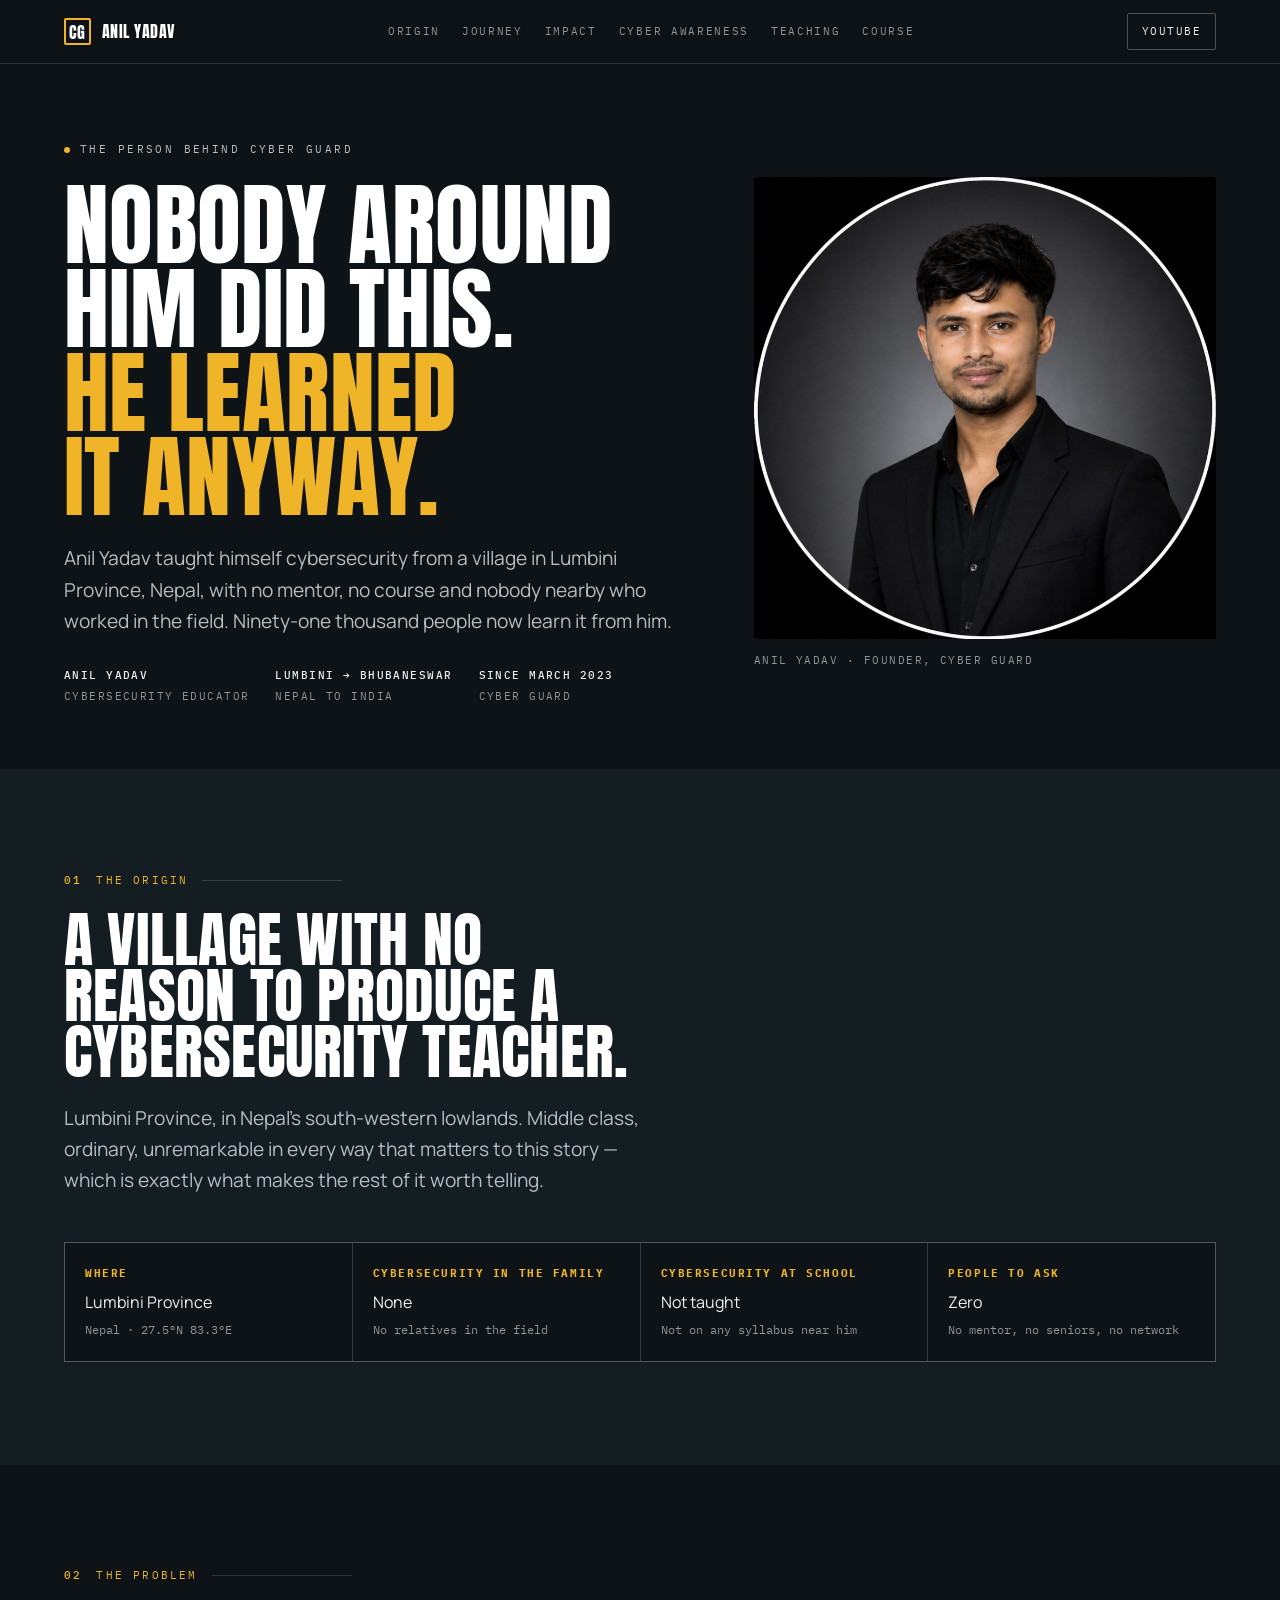
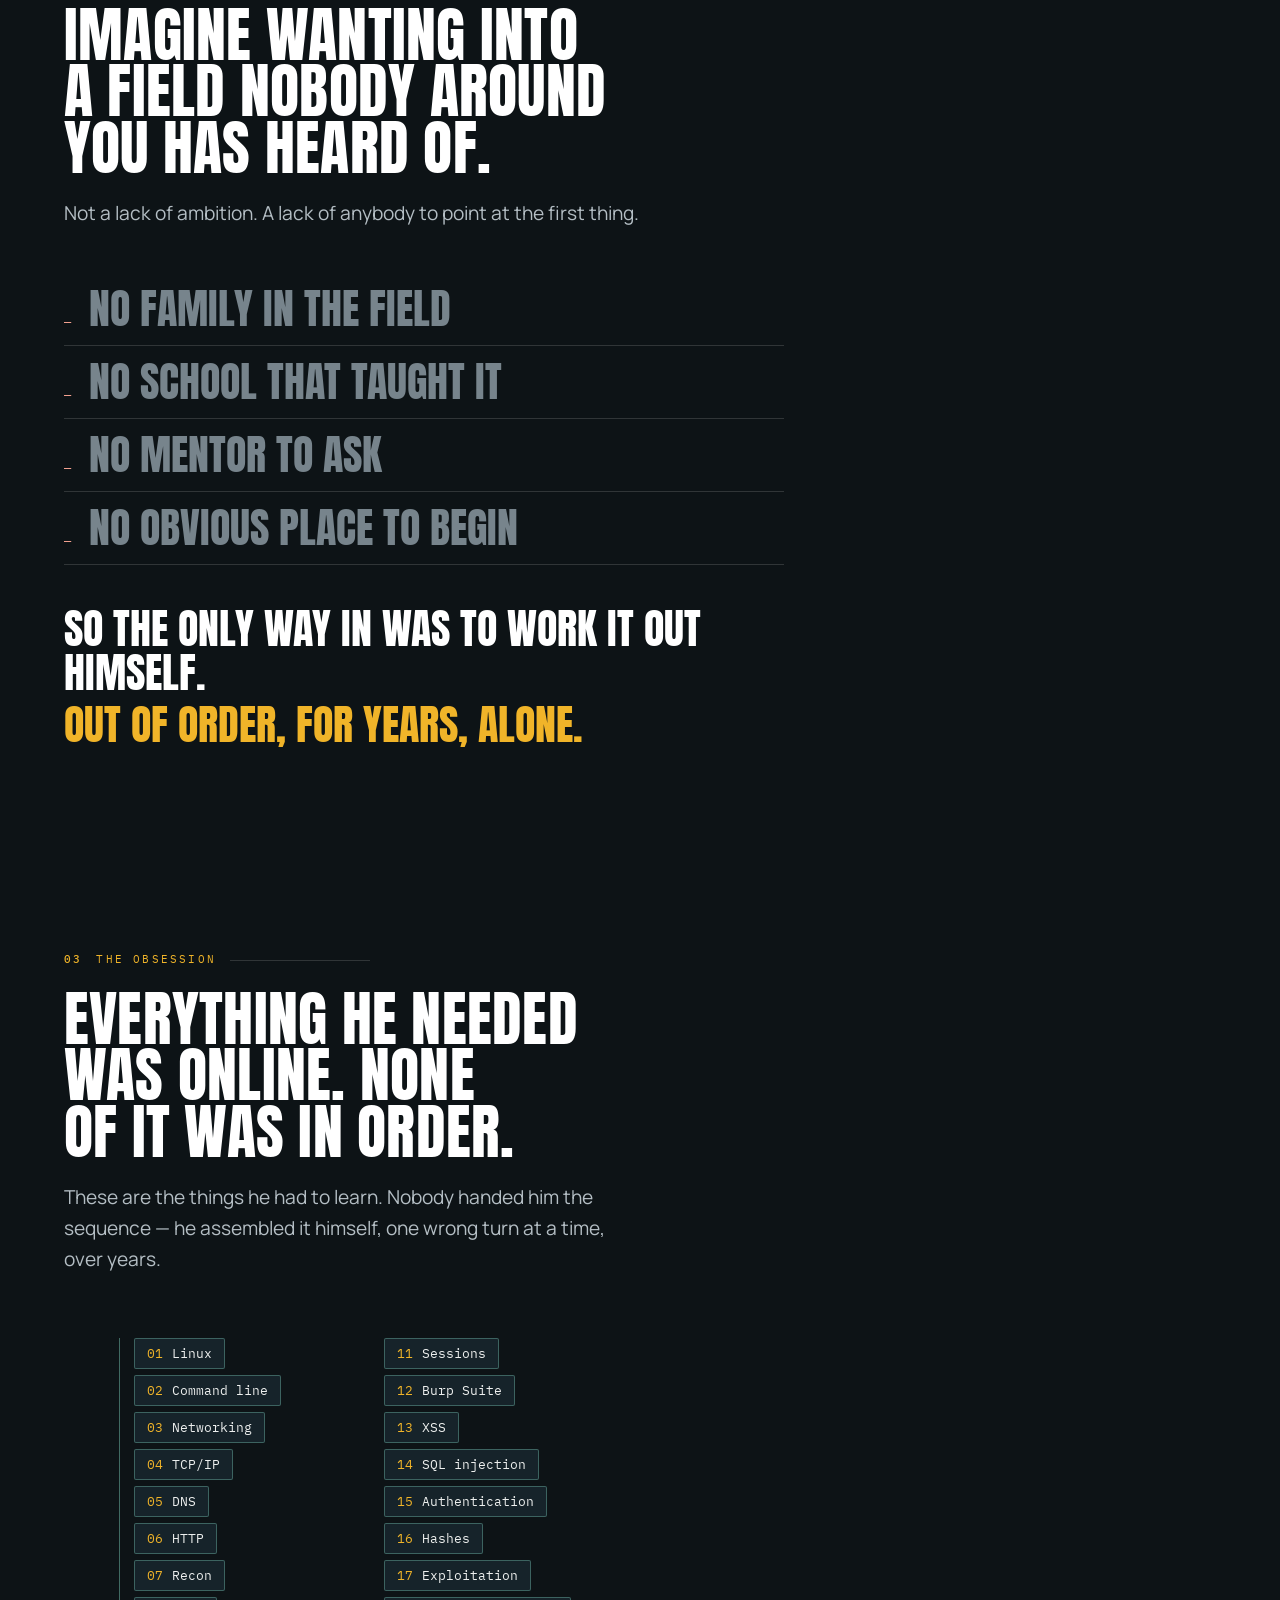
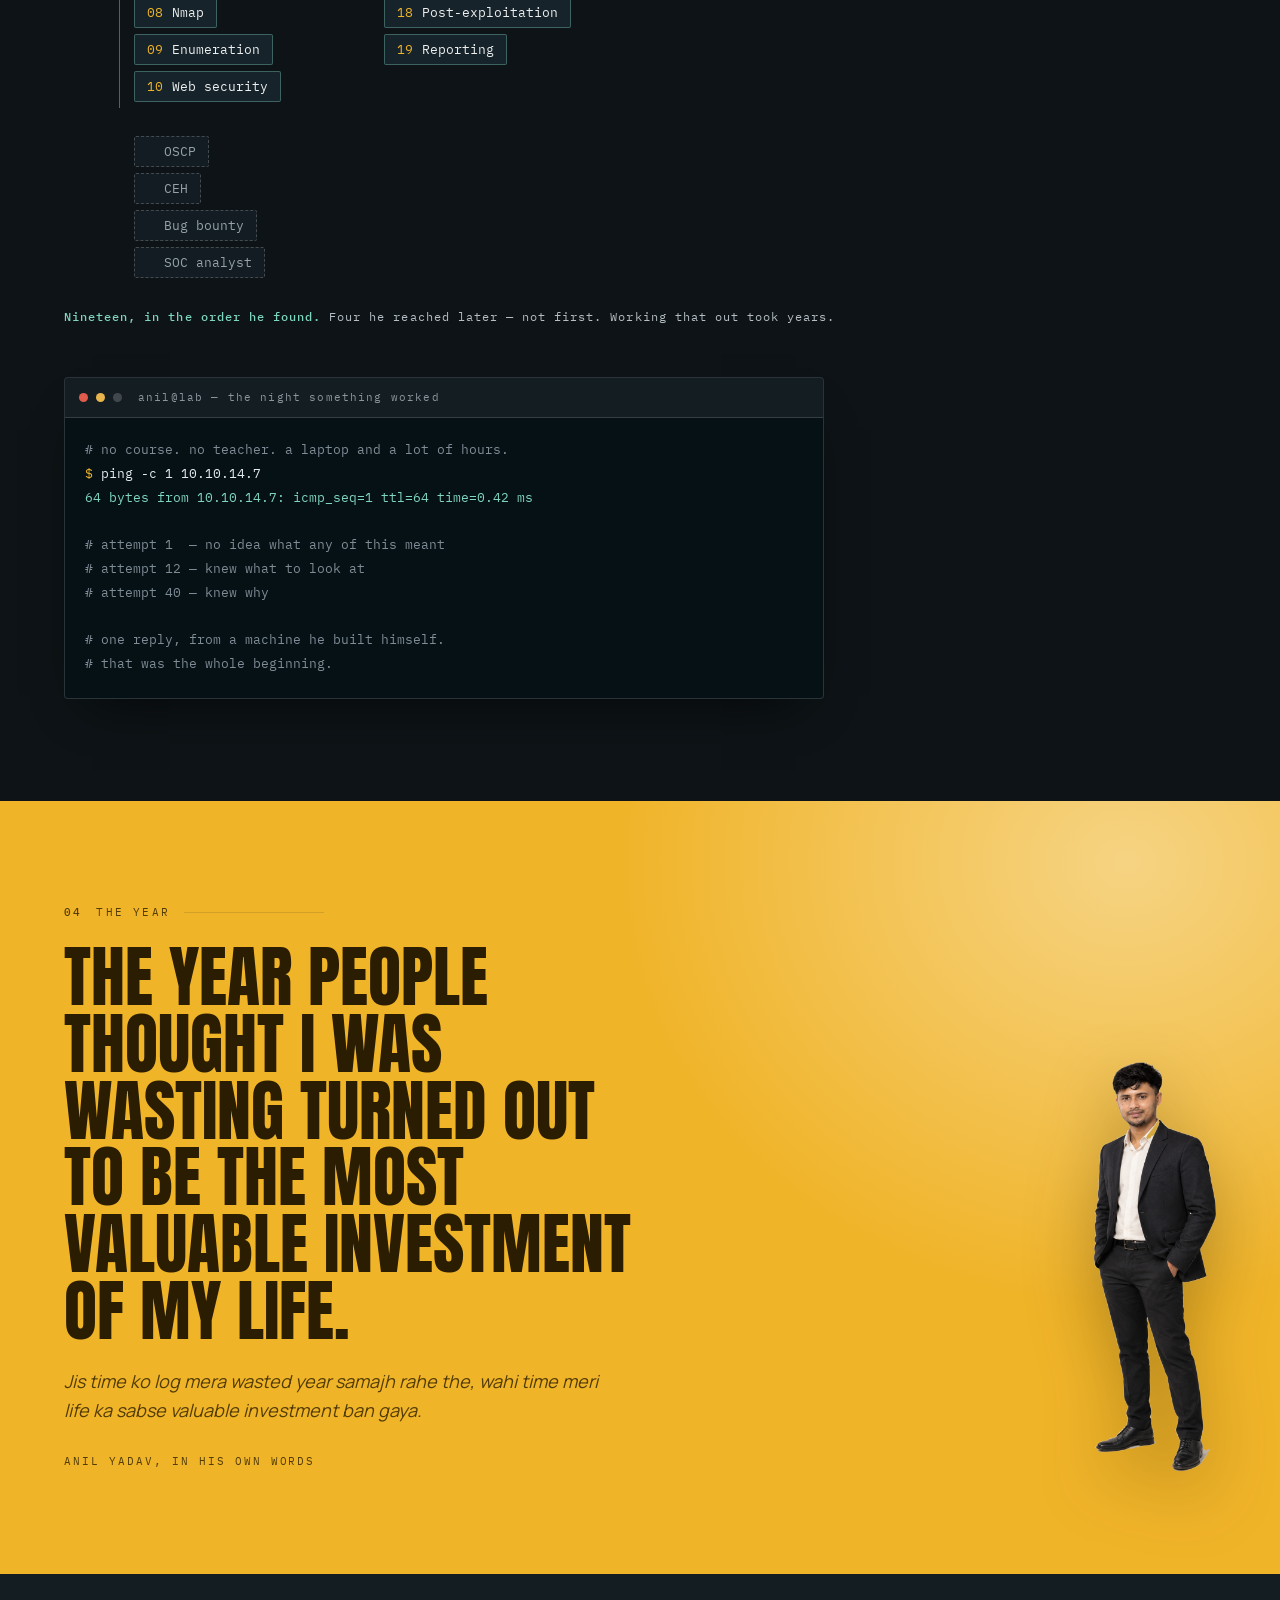
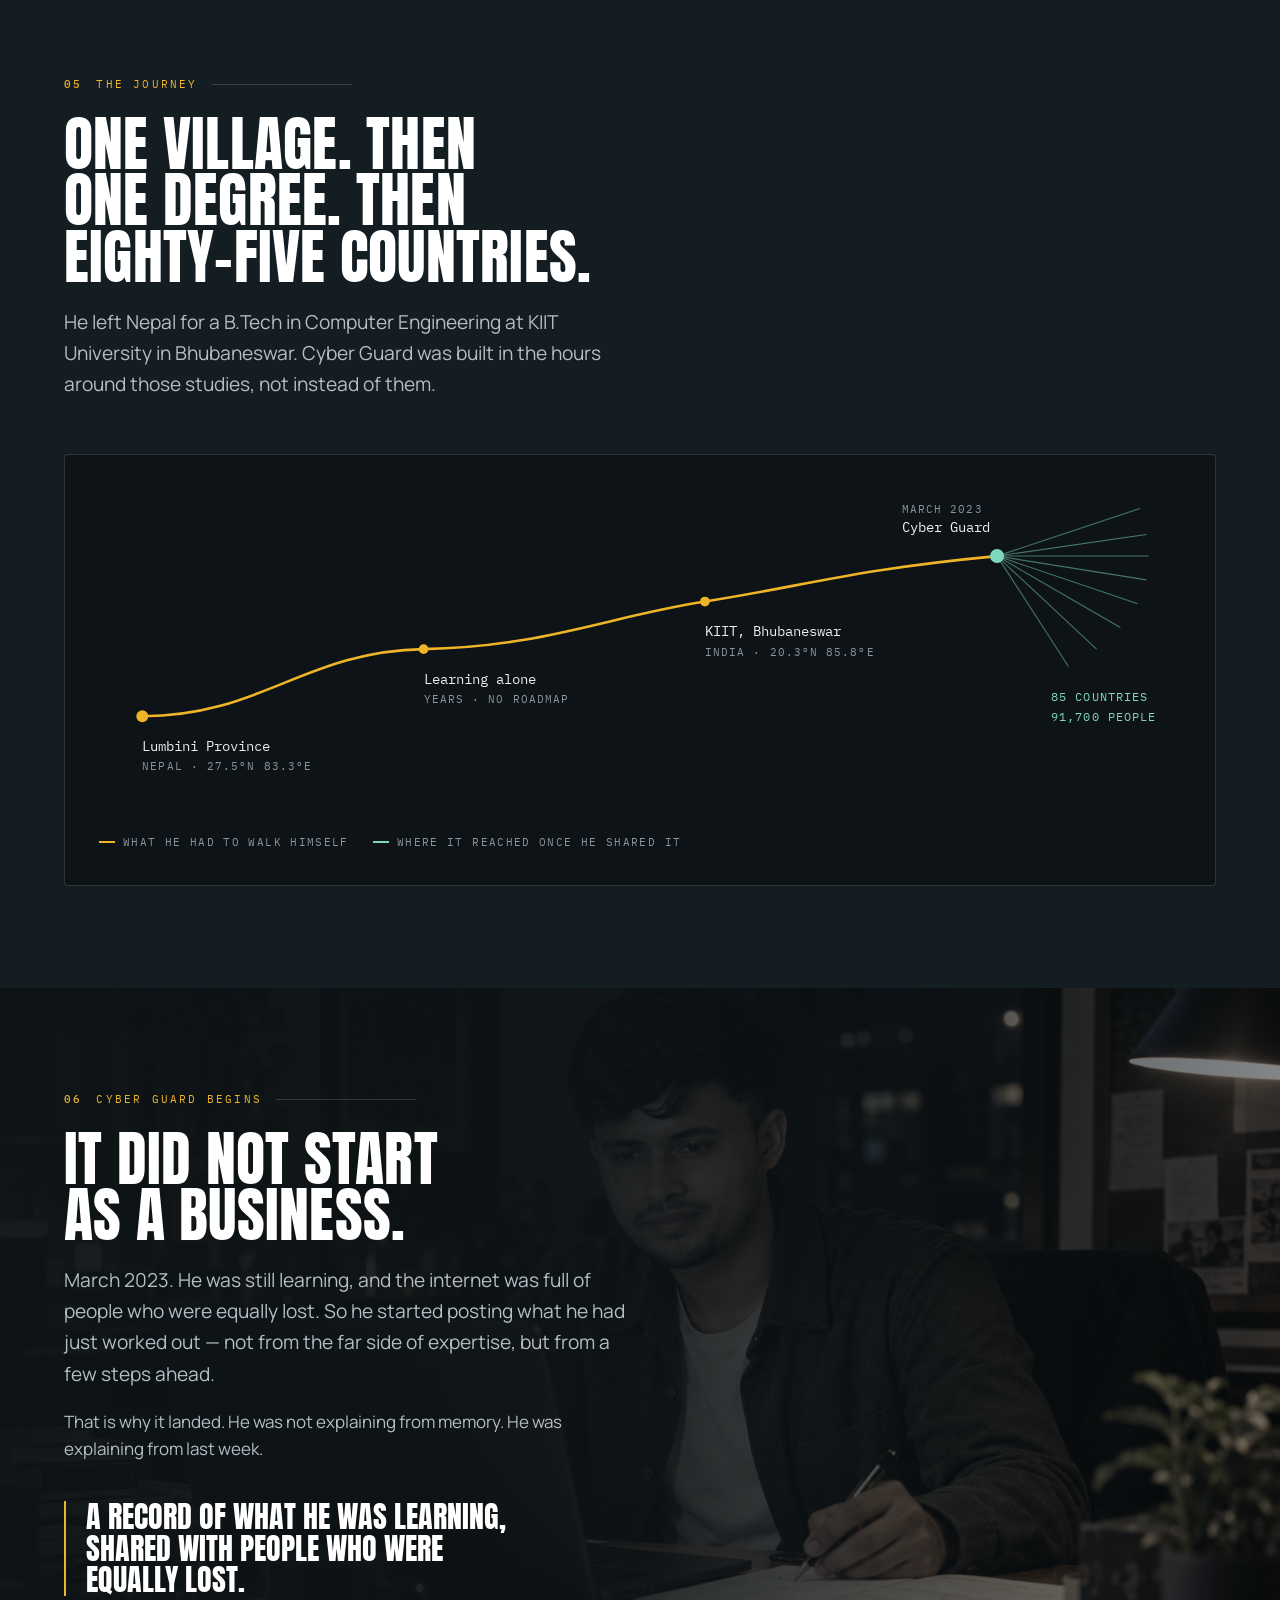
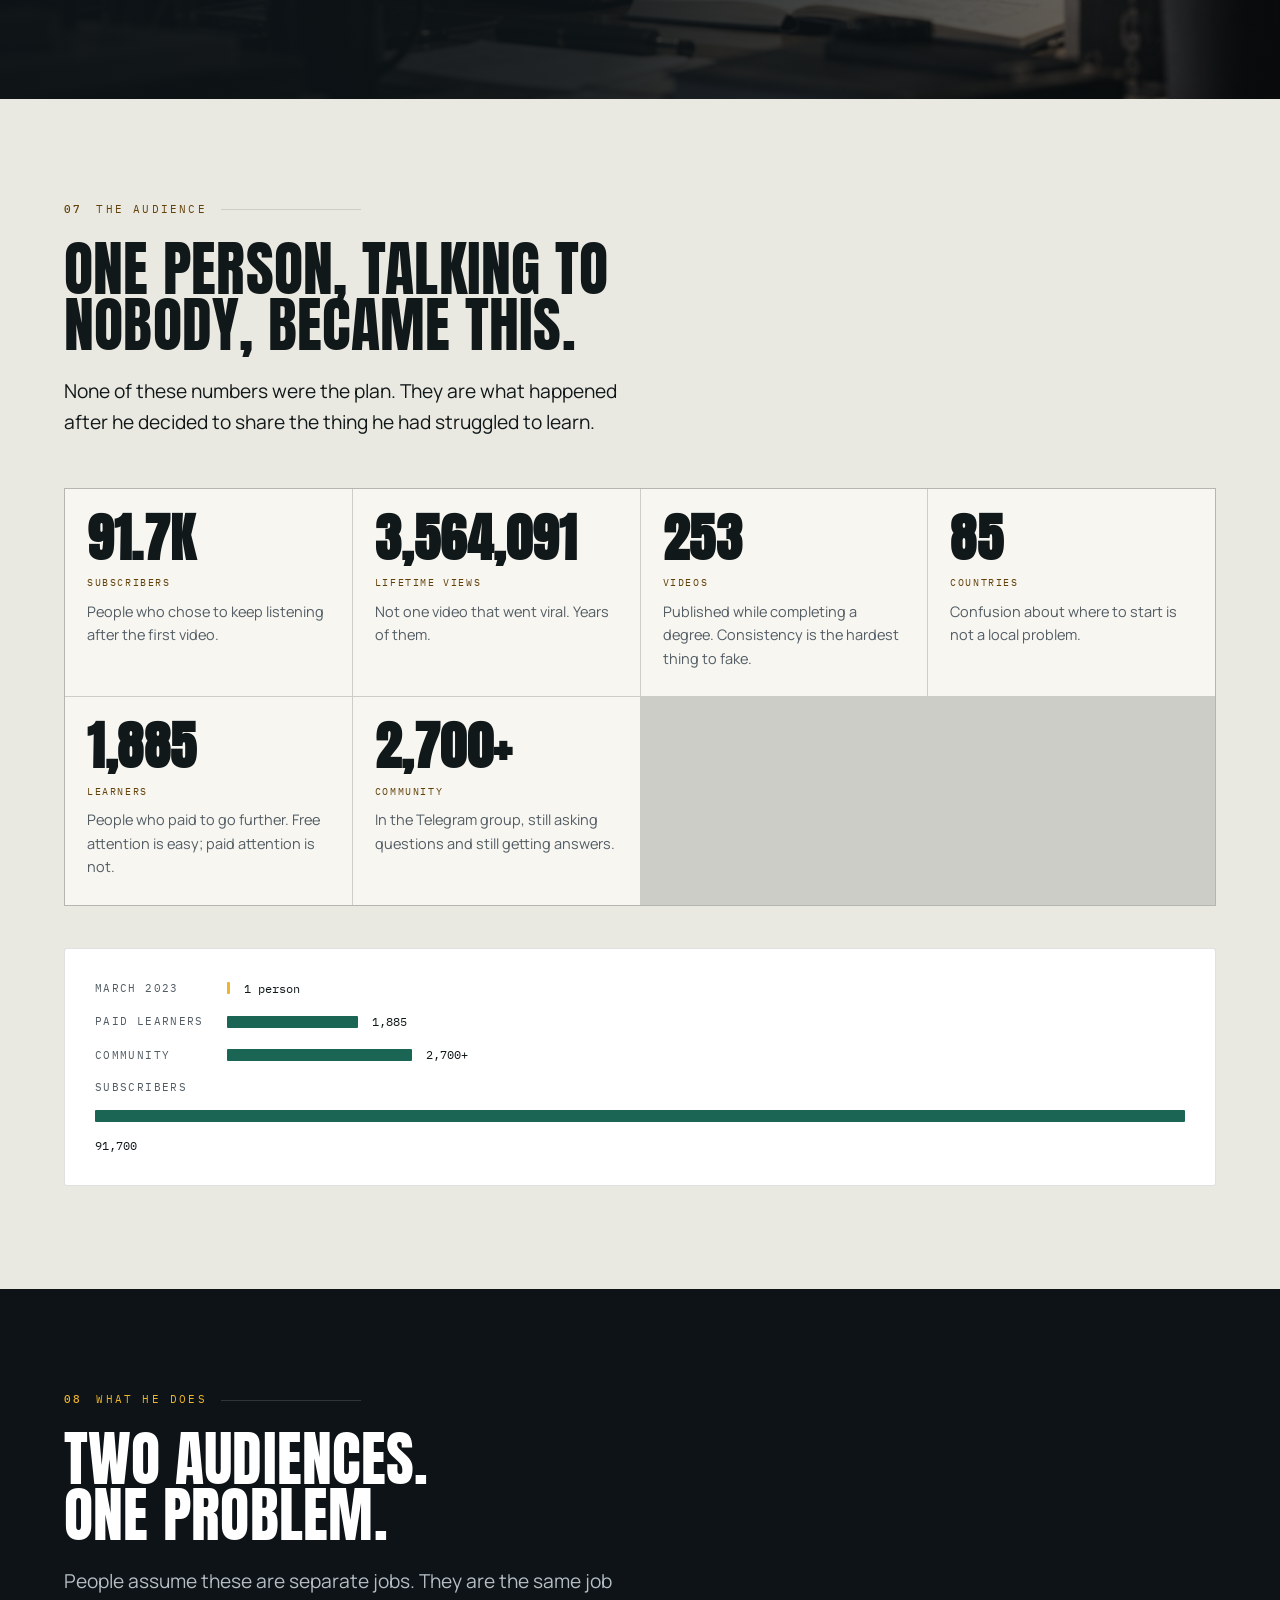
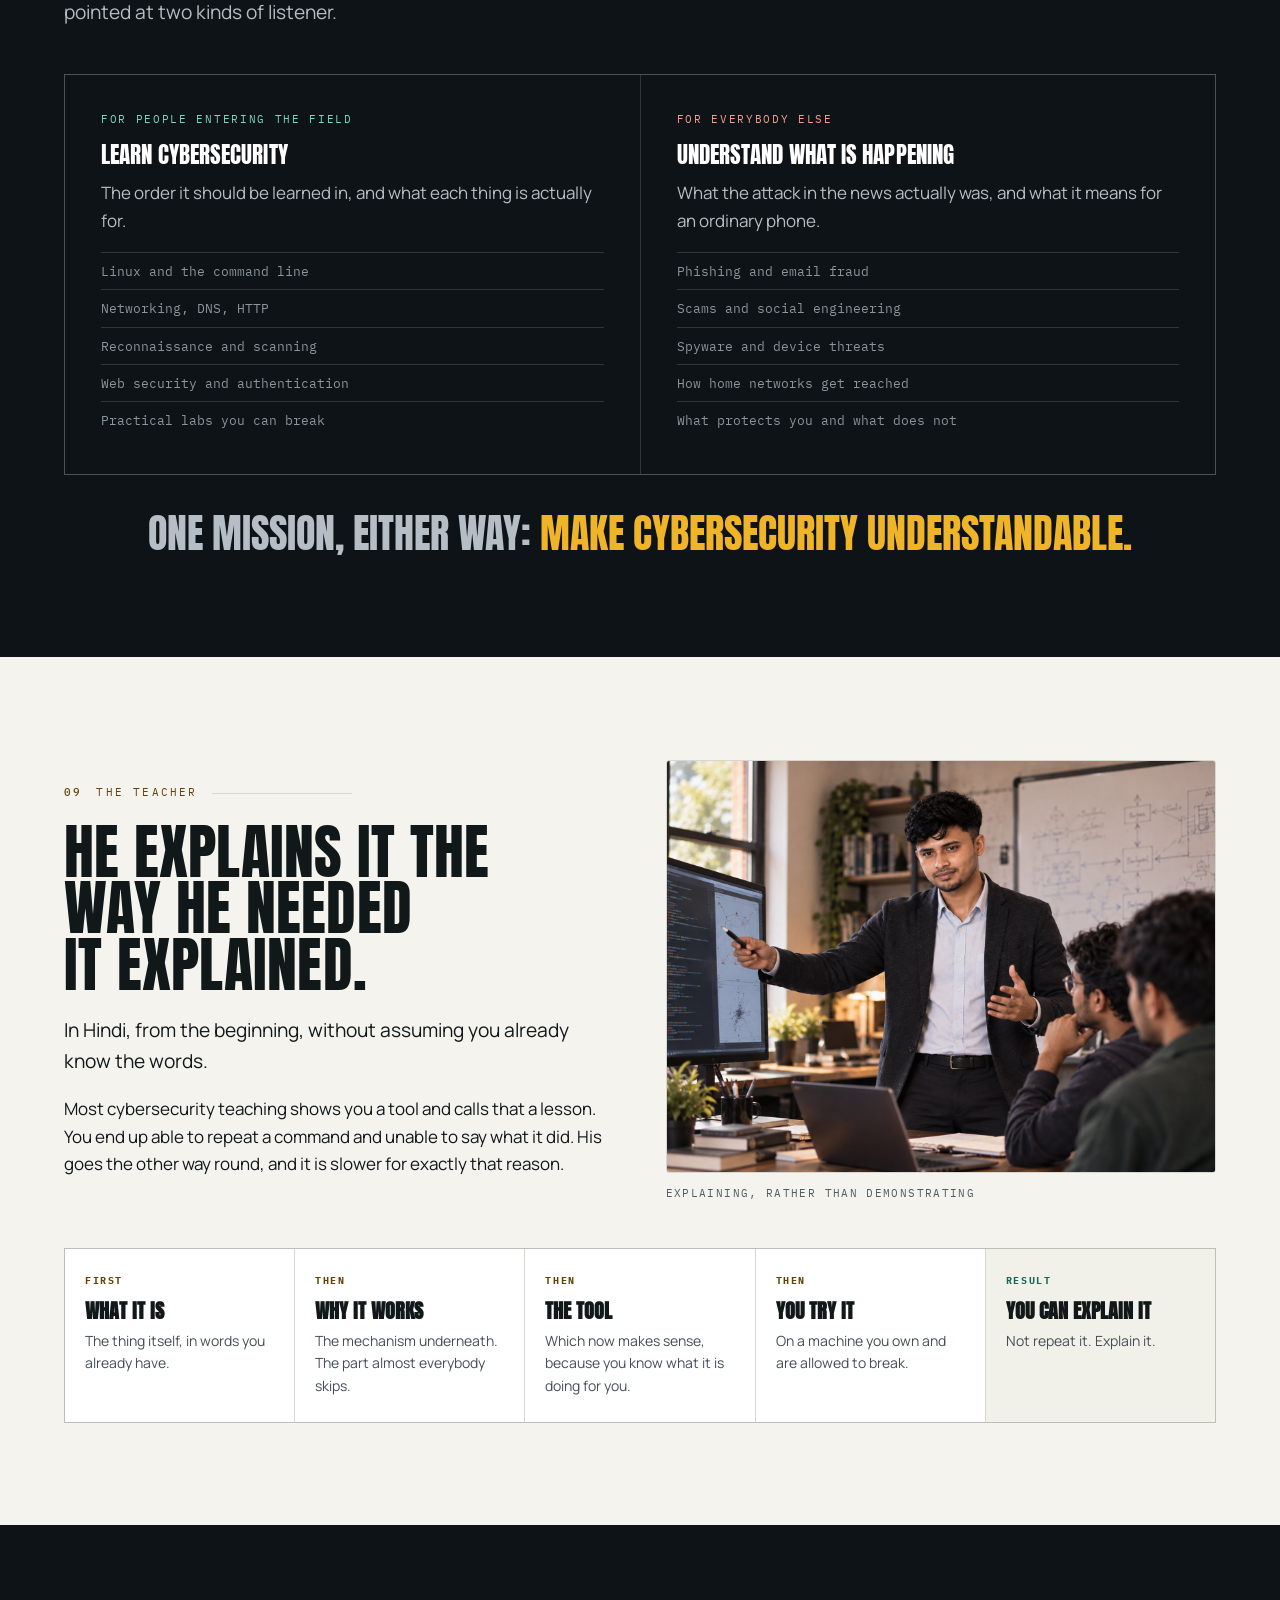
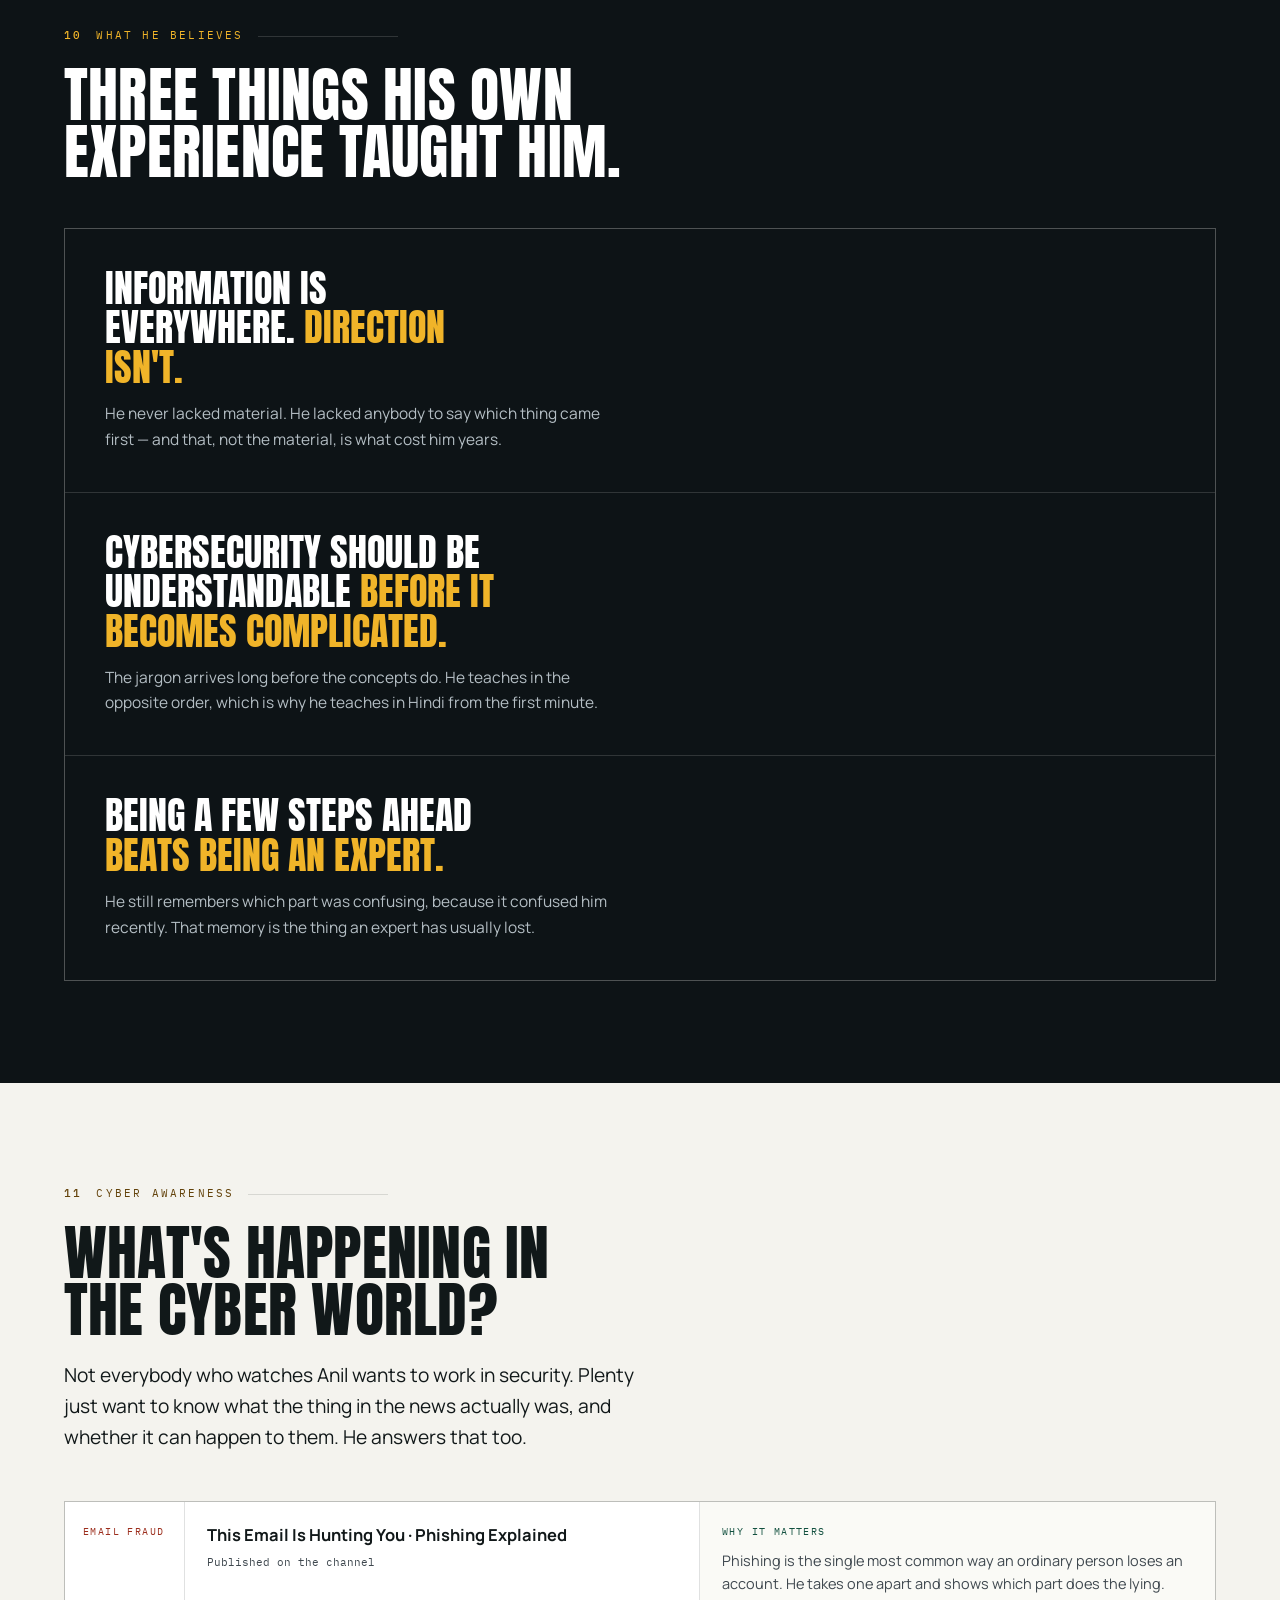
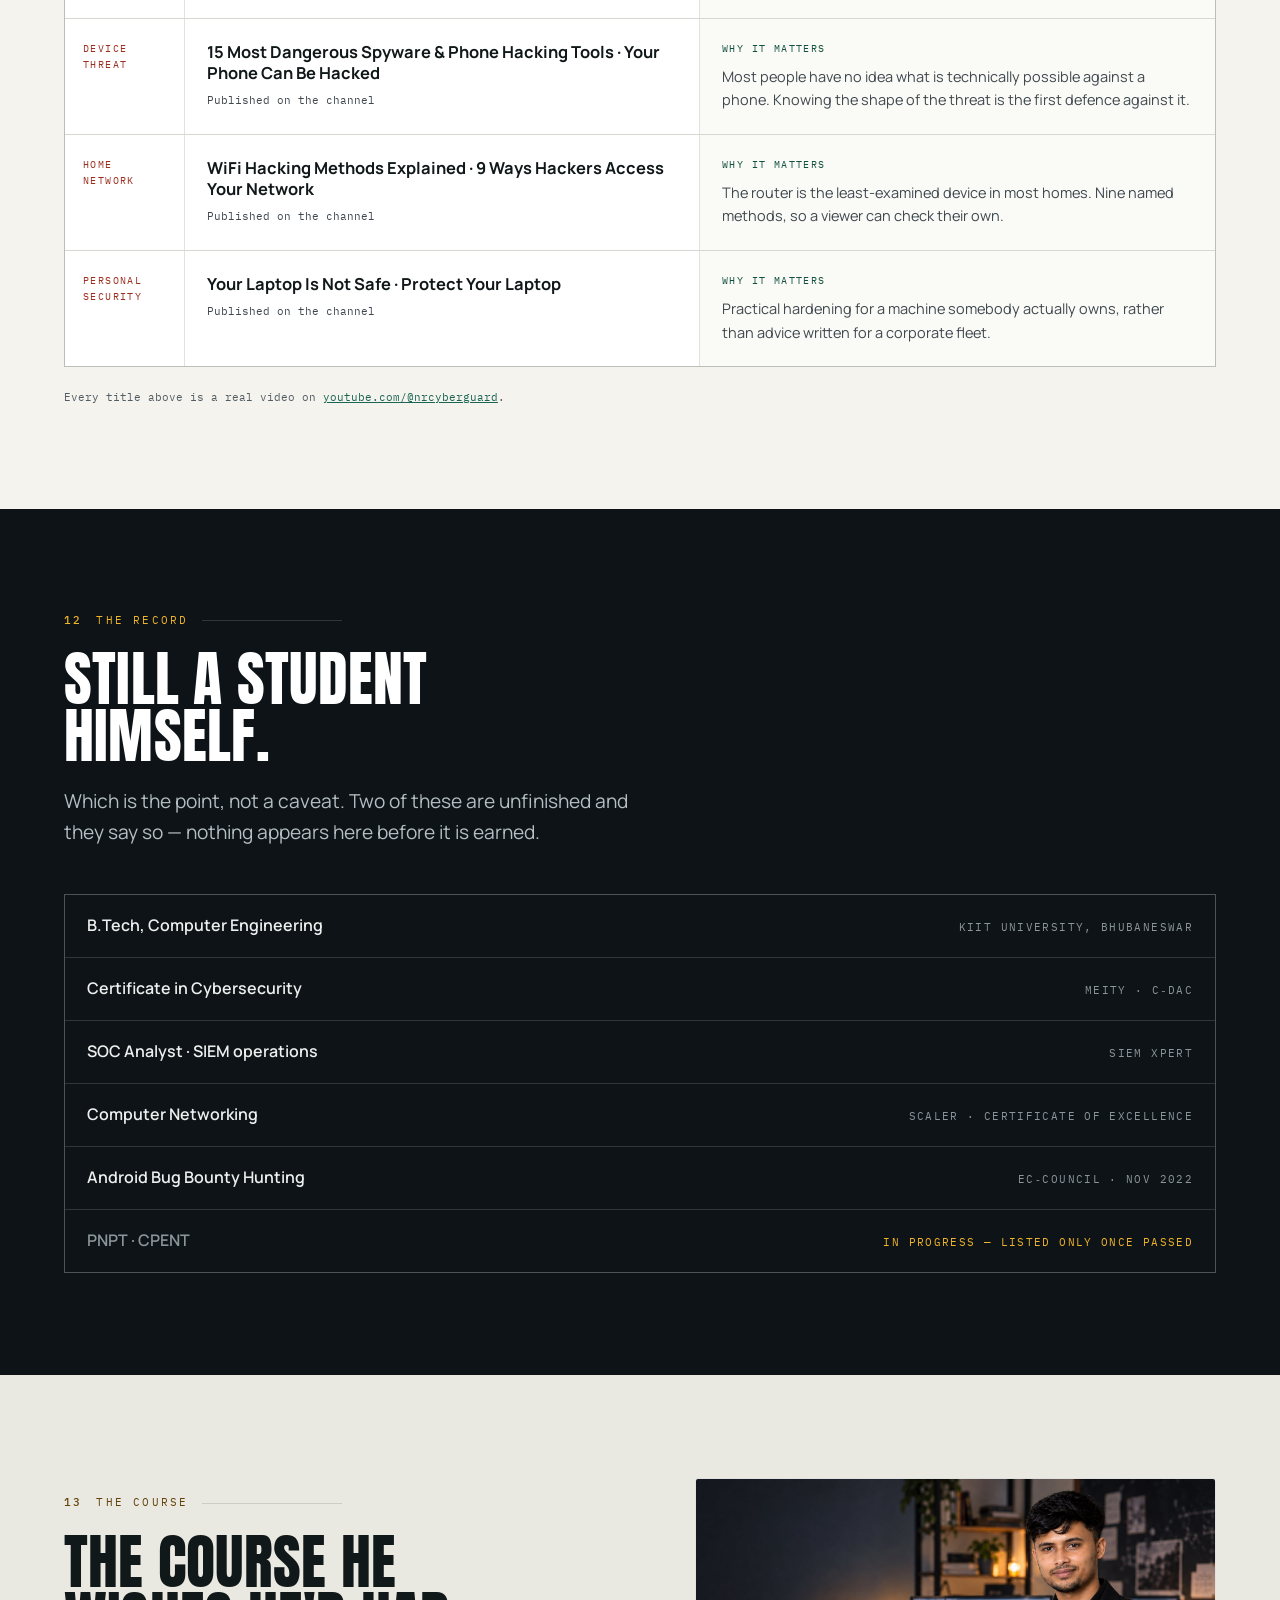
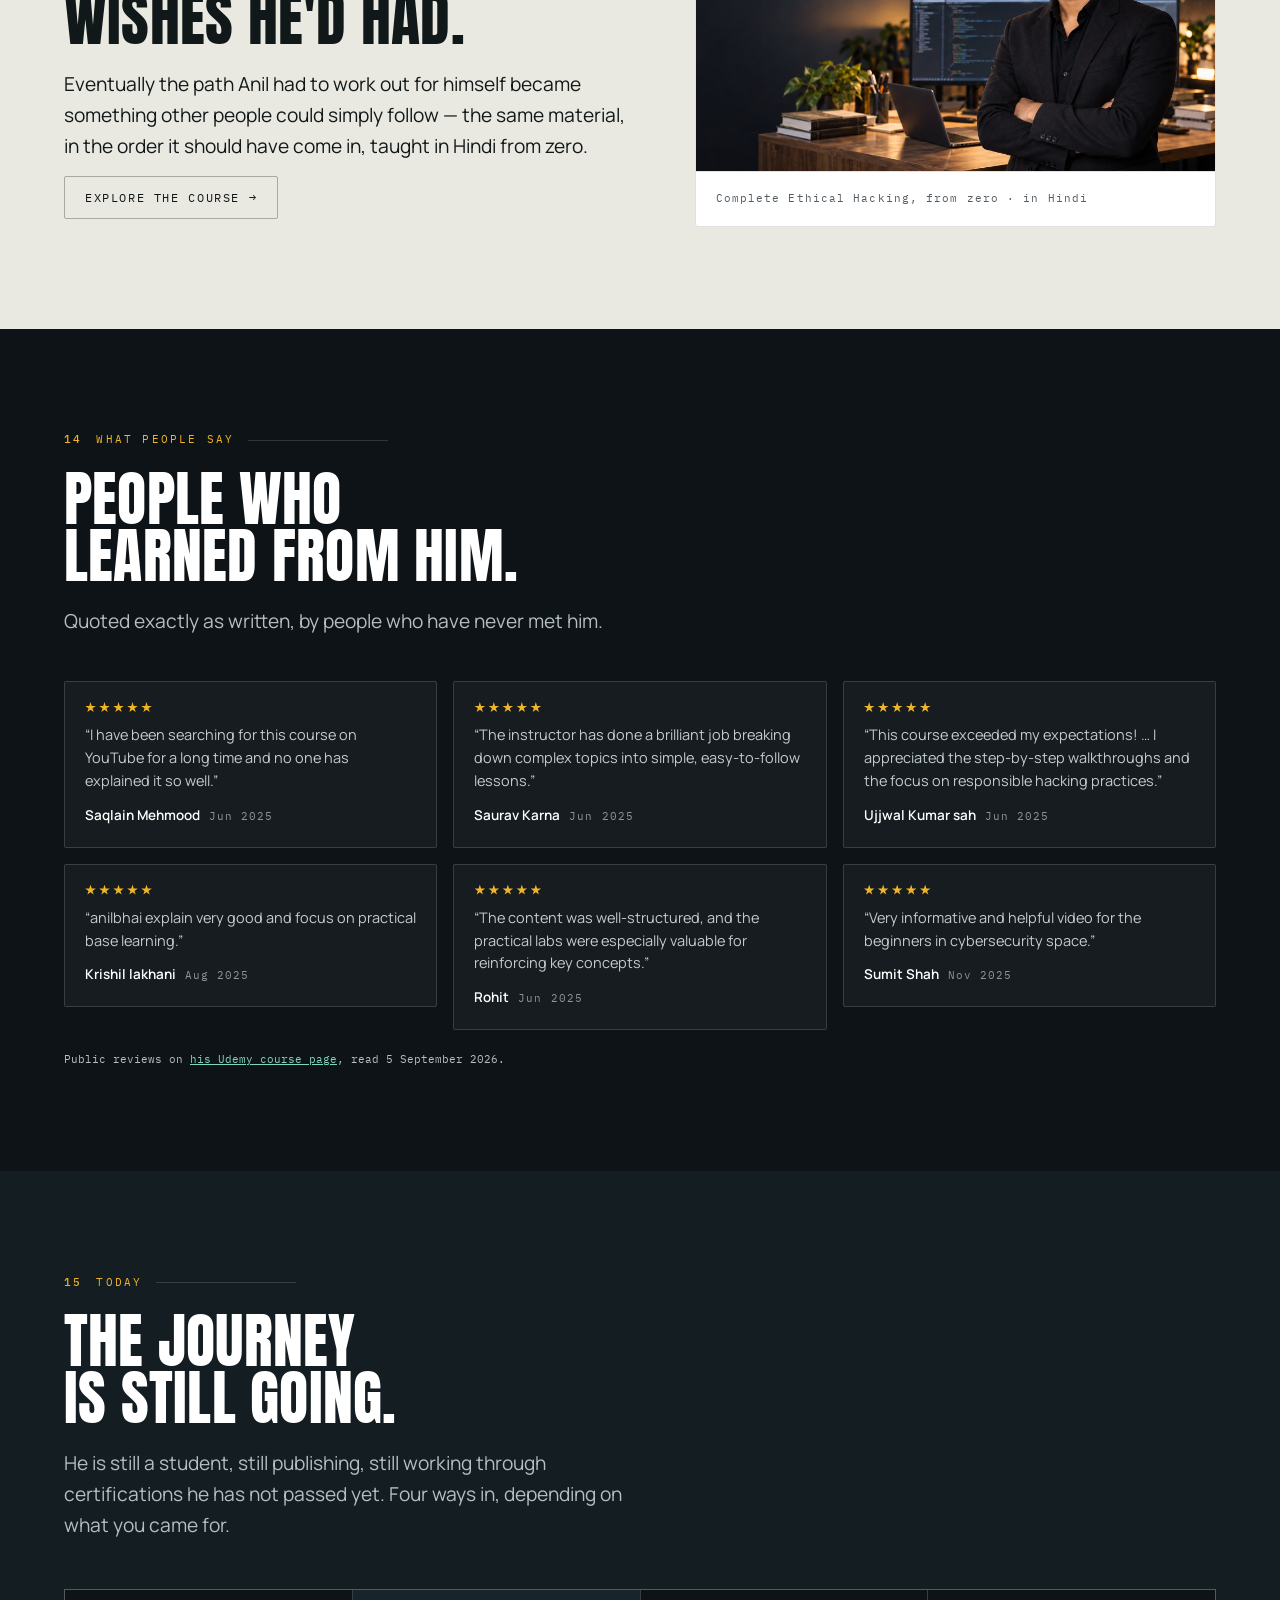
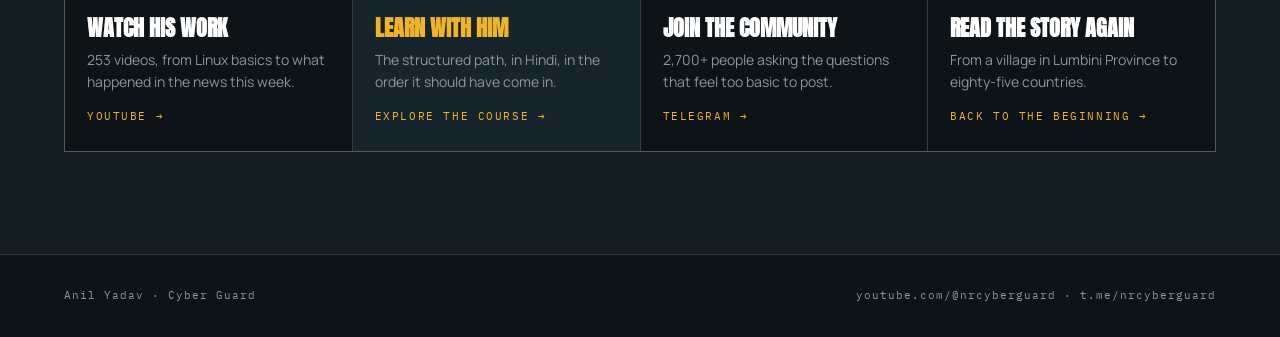
==== commit 64be7d68: "Add files via upload" ====
--- a/index.html
+++ b/index.html
@@ -3,15 +3,15 @@
 <head>
 <meta charset="utf-8">
 <meta name="viewport" content="width=device-width,initial-scale=1">
-<title>Cyber Guard &middot; Anil Yadav</title>
-<meta name="description" content="You don't need another cybersecurity tutorial. You need a roadmap. Anil Yadav learned cybersecurity with nobody to tell him what came next — now he builds the roadmap he never had.">
+<title>Anil Yadav &middot; The person behind Cyber Guard</title>
+<meta name="description" content="Anil Yadav grew up in a village in Lumbini Province, Nepal, with nobody around him in cybersecurity. He taught himself, started sharing what he learned, and 91,700 people now follow along.">
 <meta name="robots" content="noindex,nofollow">
-<meta name="color-scheme" content="dark light">
+<meta name="color-scheme" content="dark">
 <meta name="theme-color" content="#0D1316">
-<meta property="og:type" content="website">
+<meta property="og:type" content="profile">
 <meta property="og:site_name" content="Cyber Guard">
-<meta property="og:title" content="You don't need another tutorial. You need a roadmap.">
-<meta property="og:description" content="Anil Yadav learned cybersecurity with nobody to tell him what to learn, what to ignore, or what came next. Now he helps students starting from exactly that position.">
+<meta property="og:title" content="Anil Yadav — the person behind Cyber Guard">
+<meta property="og:description" content="Nobody around him did this. He learned it anyway. The story of a self-taught cybersecurity educator from Lumbini Province, Nepal.">
 <link rel="preconnect" href="https://fonts.googleapis.com">
 <link rel="preconnect" href="https://fonts.gstatic.com" crossorigin>
 <link rel="stylesheet" href="https://fonts.googleapis.com/css2?family=Anton&family=Manrope:wght@400;500;600;700&family=IBM+Plex+Mono:wght@400;500&display=swap">
@@ -22,412 +22,521 @@
 
 <nav>
   <div class="navin">
-    <a class="brand" href="#top">
-      <span class="brandmk">CG</span>
-      <span>Cyber Guard</span>
-    </a>
+    <a class="brand" href="#top"><span class="bmk">CG</span><span>Anil Yadav</span></a>
     <div class="nl">
-      <a href="#order">The problem</a>
-      <a href="#story">Anil</a>
-      <a href="#path">The path</a>
-      <a href="#real">Real world</a>
-    </div>
-    <a class="navcta" href="https://www.udemy.com/course/complete-ethical-hacking-course-for-beginners-in-hindi/" target="_blank" rel="noopener">Start in order</a>
+      <a href="#origin">Origin</a>
+      <a href="#journey">Journey</a>
+      <a href="#impact">Impact</a>
+      <a href="#aware">Cyber awareness</a>
+      <a href="#teaching">Teaching</a>
+      <a href="#course">Course</a>
+    </div>
+    <a class="navyt" href="https://www.youtube.com/@nrcyberguard" target="_blank" rel="noopener">YouTube</a>
   </div>
 </nav>
 
-<!-- ============================================================
-     01 · THE OPENING — "someone finally understands my problem"
-     ============================================================ -->
-<header class="open onink" id="top">
-  <div class="wrap">
-    <p class="eyebrow"><i></i>Anil Yadav &middot; Cyber Guard</p>
-    <h1>You don't need another cybersecurity tutorial.<em>You need a roadmap.</em></h1>
-    <p class="lede">Anil learned cybersecurity with nobody to tell him what to learn, what to
-      ignore, or what came next. Now he helps students starting from exactly that position.</p>
-    <div class="openrow">
-      <a class="btn go" href="#path">Show me the path</a>
-      <a class="btn ghost" href="#story">Who is Anil?</a>
-    </div>
-  </div>
-
-  <div class="wrap fieldwrap">
-    <div class="field" id="field">
-      <div class="spine" aria-hidden="true"></div>
-      <p class="qm">Where do I start?</p>
-      <p class="am">I know what's next.</p>
-    </div>
-    <p class="fieldnote"><b id="fieldstate">23 topics.</b>
-      <span id="fieldsub">You have heard of all of them. Scroll.</span></p>
+<!-- 01 ============================================ THE INTRODUCTION -->
+<header class="intro dark" id="top">
+  <div class="wrap">
+    <div class="introgrid">
+      <div>
+        <p class="kick"><i></i>The person behind Cyber Guard</p>
+        <h1>Nobody around him did this.<em>He learned it anyway.</em></h1>
+        <p class="lede">Anil Yadav taught himself cybersecurity from a village in Lumbini Province,
+          Nepal, with no mentor, no course and nobody nearby who worked in the field. Ninety-one
+          thousand people now learn it from him.</p>
+        <div class="who">
+          <span><b>Anil Yadav</b>Cybersecurity educator</span>
+          <span><b>Lumbini &rarr; Bhubaneswar</b>Nepal to India</span>
+          <span><b>Since March 2023</b>Cyber Guard</span>
+        </div>
+      </div>
+      <figure class="portrait">
+        <img src="img/anil-portrait.jpg" alt="Anil Yadav" width="900" height="900" fetchpriority="high" decoding="async">
+        <figcaption>Anil Yadav &middot; founder, Cyber Guard</figcaption>
+      </figure>
+    </div>
   </div>
 </header>
 
-<!-- ============================================================
-     02 · THE DIAGNOSIS — "my problem has a name, and it isn't stupidity"
-     ============================================================ -->
-<section class="diag onink" id="order">
-  <div class="wrap">
-    <div class="diagrid">
-      <div>
-        <p class="mark"><b>01</b> The diagnosis</p>
-        <h2>You know the words.<em>You don't know the order.</em></h2>
-      </div>
-      <div>
-        <p class="lede">Forty hours of videos and you still cannot answer the only question that
-          matters: what should I learn first?</p>
-        <p>That is not a knowledge problem. Information is free, infinite and one search away.
-          Sequence is neither. No algorithm hands you the order, because the order is a judgement,
-          and judgement comes from somebody who has already made the mistakes.</p>
-      </div>
-    </div>
-
-    <div class="split">
-      <div class="splitrow">
-        <div class="a"><span class="k">What the internet gives you</span>
-          <p>Ten thousand tutorials, each one excellent, none of them aware of the other 9,999.</p></div>
-        <div class="b"><span class="k">What you actually needed</span>
-          <p>Somebody to say: that one. Then that one. Not that one yet.</p></div>
-      </div>
-      <div class="splitrow">
-        <div class="a"><span class="k">What you did</span>
-          <p>Started Linux. Jumped to bug bounty. Installed a tool you did not understand. Opened
-            a CTF and closed it.</p></div>
-        <div class="b"><span class="k">Why it did not stick</span>
-          <p>Every step assumed a step you had not taken. You were not slow. You were out of order.</p></div>
-      </div>
-      <div class="splitrow">
-        <div class="a"><span class="k">What you concluded</span>
-          <p>That maybe this field is not for you.</p></div>
-        <div class="b"><span class="k">What was actually true</span>
-          <p>Nobody had given you a sequence. That is a missing map, not a missing talent.</p></div>
-      </div>
-    </div>
-  </div>
-</section>
-
-<!-- ============================================================
-     03 · THE MIRROR — "he was me"
-     ============================================================ -->
-<section class="mirror onink" id="story">
+<!-- 02 ============================================ THE ORIGIN -->
+<section class="origin dark" id="origin">
+  <div class="wrap">
+    <div class="col">
+      <p class="ch"><b>01</b> The origin</p>
+      <h2>A village with no reason to produce a cybersecurity teacher.</h2>
+      <p class="lede" style="margin-top:22px">Lumbini Province, in Nepal's south-western lowlands.
+        Middle class, ordinary, unremarkable in every way that matters to this story &mdash; which is
+        exactly what makes the rest of it worth telling.</p>
+    </div>
+    <div class="coord">
+      <div><b>Where</b><span>Lumbini Province</span><em>Nepal &middot; 27.5&deg;N 83.3&deg;E</em></div>
+      <div><b>Cybersecurity in the family</b><span>None</span><em>No relatives in the field</em></div>
+      <div><b>Cybersecurity at school</b><span>Not taught</span><em>Not on any syllabus near him</em></div>
+      <div><b>People to ask</b><span>Zero</span><em>No mentor, no seniors, no network</em></div>
+    </div>
+  </div>
+</section>
+
+<!-- 03 ============================================ THE PROBLEM -->
+<section class="dark">
+  <div class="wrap">
+    <div class="col">
+      <p class="ch"><b>02</b> The problem</p>
+      <h2>Imagine wanting into a field nobody around you has heard of.</h2>
+      <p class="lede" style="margin-top:22px">Not a lack of ambition. A lack of anybody to point at
+        the first thing.</p>
+    </div>
+    <ul class="absences">
+      <li class="rv"><s>&mdash;</s> No family in the field</li>
+      <li class="rv"><s>&mdash;</s> No school that taught it</li>
+      <li class="rv"><s>&mdash;</s> No mentor to ask</li>
+      <li class="rv"><s>&mdash;</s> No obvious place to begin</li>
+    </ul>
+    <div class="aftermath">
+      <p>So the only way in was to work it out himself.</p>
+      <p>Out of order, for years, alone.</p>
+    </div>
+  </div>
+</section>
+
+<!-- 04 ============================================ THE OBSESSION -->
+<section class="dark">
+  <div class="wrap">
+    <div class="col">
+      <p class="ch"><b>03</b> The obsession</p>
+      <h2>Everything he needed was online. None of it was in order.</h2>
+      <p class="lede" style="margin-top:22px">These are the things he had to learn. Nobody handed
+        him the sequence &mdash; he assembled it himself, one wrong turn at a time, over years.</p>
+    </div>
+
+    <div class="fieldwrap">
+      <div class="field" id="field"><div class="spine" aria-hidden="true"></div></div>
+      <p class="fieldnote"><b id="fstate">Twenty-three things, no order.</b>
+        <span id="fsub">This is what it looked like from the inside.</span></p>
+    </div>
+
+    <div style="margin-top:clamp(34px,4vw,54px);max-width:760px">
+      <div class="term">
+        <div class="termbar"><i></i><i></i><i></i><span>anil@lab &mdash; the night something worked</span></div>
+        <div class="termbody"><span class="d"># no course. no teacher. a laptop and a lot of hours.</span><br>
+<span class="p">$</span> <span class="l">ping -c 1 10.10.14.7</span><br>
+<span class="c">64 bytes from 10.10.14.7: icmp_seq=1 ttl=64 time=0.42 ms</span><br>
+<br>
+<span class="d"># attempt 1&nbsp;&nbsp;&mdash; no idea what any of this meant</span><br>
+<span class="d"># attempt 12 &mdash; knew what to look at</span><br>
+<span class="d"># attempt 40 &mdash; knew why</span><br>
+<br>
+<span class="d"># one reply, from a machine he built himself.</span><br>
+<span class="d"># that was the whole beginning.</span></div>
+      </div>
+    </div>
+  </div>
+</section>
+
+<!-- 05 ============================================ THE YEAR -->
+<section class="year" style="padding-top:clamp(56px,8vw,120px)">
+  <div class="wrap">
+    <div>
+      <p class="ch" style="color:#533C06"><b>04</b> The year</p>
+      <blockquote>The year people thought I was wasting turned out to be the most valuable
+        investment of my life.</blockquote>
+      <p class="hi">Jis time ko log mera wasted year samajh rahe the, wahi time meri life ka sabse
+        valuable investment ban gaya.</p>
+      <cite>Anil Yadav, in his own words</cite>
+    </div>
+    <figure class="yearcut">
+      <img src="img/anil-cutout.png" alt="Anil Yadav" width="408" height="1373" loading="lazy" decoding="async">
+    </figure>
+  </div>
+</section>
+
+<!-- 06 ============================================ THE JOURNEY (signature) -->
+<section class="journey dark" id="journey">
+  <div class="wrap">
+    <div class="col">
+      <p class="ch"><b>05</b> The journey</p>
+      <h2>One village. Then one degree. Then eighty-five countries.</h2>
+      <p class="lede" style="margin-top:22px">He left Nepal for a B.Tech in Computer Engineering at
+        KIIT University in Bhubaneswar. Cyber Guard was built in the hours around those studies, not
+        instead of them.</p>
+    </div>
+
+    <div class="sig" id="sig">
+      <svg viewBox="0 0 1000 300" role="img"
+           aria-label="Anil's journey: from Lumbini Province in Nepal, through years of self-teaching, to KIIT University in Bhubaneswar, to Cyber Guard in March 2023, to 91,700 subscribers across 85 countries.">
+        <!-- the single line of his own learning, then the fan of everyone it reached -->
+        <g font-family="IBM Plex Mono, monospace">
+          <path id="sigpath" class="sigdraw" d="M40 210 C 150 210, 190 150, 300 148 S 470 118, 560 104 S 700 74, 830 62"
+                fill="none" stroke="#F0B429" stroke-width="2.4" stroke-linecap="round"/>
+
+          <g class="sigfan" stroke="#7FD6BE" stroke-width="1">
+            <line x1="830" y1="62" x2="962" y2="18"/>
+            <line x1="830" y1="62" x2="968" y2="42"/>
+            <line x1="830" y1="62" x2="970" y2="62"/>
+            <line x1="830" y1="62" x2="968" y2="84"/>
+            <line x1="830" y1="62" x2="960" y2="106"/>
+            <line x1="830" y1="62" x2="944" y2="128"/>
+            <line x1="830" y1="62" x2="922" y2="148"/>
+            <line x1="830" y1="62" x2="896" y2="164"/>
+          </g>
+
+          <g class="sigdot">
+            <circle cx="40"  cy="210" r="5.5" fill="#F0B429"/>
+            <circle cx="300" cy="148" r="4.5" fill="#F0B429"/>
+            <circle cx="560" cy="104" r="4.5" fill="#F0B429"/>
+            <circle cx="830" cy="62"  r="6.5" fill="#7FD6BE"/>
+          </g>
+
+          <g class="sigdot" fill="#EDEFEE" font-size="13">
+            <text x="40"  y="242">Lumbini Province</text>
+            <text x="300" y="180">Learning alone</text>
+            <text x="560" y="136">KIIT, Bhubaneswar</text>
+            <text x="742" y="40">Cyber Guard</text>
+          </g>
+          <g class="sigdot" fill="#8B959C" font-size="10.5" letter-spacing="1">
+            <text x="40"  y="260">NEPAL · 27.5°N 83.3°E</text>
+            <text x="300" y="198">YEARS · NO ROADMAP</text>
+            <text x="560" y="154">INDIA · 20.3°N 85.8°E</text>
+            <text x="742" y="22">MARCH 2023</text>
+          </g>
+          <g class="sigdot" fill="#7FD6BE" font-size="11" letter-spacing="1">
+            <text x="880" y="196">85 COUNTRIES</text>
+            <text x="880" y="214">91,700 PEOPLE</text>
+          </g>
+        </g>
+      </svg>
+      <div class="siglegend">
+        <span><i style="background:#F0B429"></i>What he had to walk himself</span>
+        <span><i style="background:#7FD6BE"></i>Where it reached once he shared it</span>
+      </div>
+    </div>
+  </div>
+</section>
+
+<!-- 07 ============================================ CYBER GUARD BEGINS -->
+<section class="begins dark">
   <div class="bg" aria-hidden="true">
     <img src="img/desk-night.jpg" alt="" width="1600" height="1200" loading="lazy" decoding="async">
   </div>
   <div class="wrap">
-    <p class="mark"><b>02</b> The mirror</p>
-    <h2>Anil was that student too.</h2>
-    <p class="lede" style="margin-top:24px">A village in Lumbini Province, Nepal. He started with
-      exactly as much direction as you have now.</p>
-
-    <ul class="absences">
-      <li><s>&mdash;</s> No family in the field</li>
-      <li><s>&mdash;</s> No school that taught it</li>
-      <li><s>&mdash;</s> No mentor to ask</li>
-      <li><s>&mdash;</s> No obvious place to begin</li>
+    <div class="col">
+      <p class="ch"><b>06</b> Cyber Guard begins</p>
+      <h2>It did not start as a business.</h2>
+      <p class="lede" style="margin-top:22px">March 2023. He was still learning, and the internet
+        was full of people who were equally lost. So he started posting what he had just worked out
+        &mdash; not from the far side of expertise, but from a few steps ahead.</p>
+      <p>That is why it landed. He was not explaining from memory. He was explaining from last
+        week.</p>
+    </div>
+    <div class="pull">
+      <p>A record of what he was learning, shared with people who were equally lost.</p>
+    </div>
+  </div>
+</section>
+
+<!-- 08 ============================================ THE AUDIENCE -->
+<section class="light2" id="impact">
+  <div class="wrap">
+    <div class="col">
+      <p class="ch"><b>07</b> The audience</p>
+      <h2>One person, talking to nobody, became this.</h2>
+      <p class="lede" style="margin-top:22px">None of these numbers were the plan. They are what
+        happened after he decided to share the thing he had struggled to learn.</p>
+    </div>
+
+    <div class="impact">
+      <div class="imp rv"><b>91.7K</b><span class="of">Subscribers</span>
+        <p>People who chose to keep listening after the first video.</p></div>
+      <div class="imp rv"><b>3,564,091</b><span class="of">Lifetime views</span>
+        <p>Not one video that went viral. Years of them.</p></div>
+      <div class="imp rv"><b>253</b><span class="of">Videos</span>
+        <p>Published while completing a degree. Consistency is the hardest thing to fake.</p></div>
+      <div class="imp rv"><b>85</b><span class="of">Countries</span>
+        <p>Confusion about where to start is not a local problem.</p></div>
+      <div class="imp rv"><b>1,885</b><span class="of">Learners</span>
+        <p>People who paid to go further. Free attention is easy; paid attention is not.</p></div>
+      <div class="imp rv"><b>2,700+</b><span class="of">Community</span>
+        <p>In the Telegram group, still asking questions and still getting answers.</p></div>
+    </div>
+
+    <div class="scale">
+      <div class="scalerow"><span class="k">March 2023</span>
+        <span class="bar one" style="width:3px"></span><span class="v">1 person</span></div>
+      <div class="scalerow"><span class="k">Paid learners</span>
+        <span class="bar" style="width:12%"></span><span class="v">1,885</span></div>
+      <div class="scalerow"><span class="k">Community</span>
+        <span class="bar" style="width:17%"></span><span class="v">2,700+</span></div>
+      <div class="scalerow"><span class="k">Subscribers</span>
+        <span class="bar" style="width:100%"></span><span class="v">91,700</span></div>
+    </div>
+  </div>
+</section>
+
+<!-- 09 ============================================ WHAT HE DOES -->
+<section class="dark">
+  <div class="wrap">
+    <div class="col">
+      <p class="ch"><b>08</b> What he does</p>
+      <h2>Two audiences. One problem.</h2>
+      <p class="lede" style="margin-top:22px">People assume these are separate jobs. They are the
+        same job pointed at two kinds of listener.</p>
+    </div>
+
+    <div class="sides">
+      <div class="side learn">
+        <span class="k">For people entering the field</span>
+        <h3>Learn cybersecurity</h3>
+        <p>The order it should be learned in, and what each thing is actually for.</p>
+        <ul>
+          <li>Linux and the command line</li>
+          <li>Networking, DNS, HTTP</li>
+          <li>Reconnaissance and scanning</li>
+          <li>Web security and authentication</li>
+          <li>Practical labs you can break</li>
+        </ul>
+      </div>
+      <div class="side threat">
+        <span class="k">For everybody else</span>
+        <h3>Understand what is happening</h3>
+        <p>What the attack in the news actually was, and what it means for an ordinary phone.</p>
+        <ul>
+          <li>Phishing and email fraud</li>
+          <li>Scams and social engineering</li>
+          <li>Spyware and device threats</li>
+          <li>How home networks get reached</li>
+          <li>What protects you and what does not</li>
+        </ul>
+      </div>
+    </div>
+
+    <p class="mission">One mission, either way: <em>make cybersecurity understandable.</em></p>
+  </div>
+</section>
+
+<!-- 10 ============================================ THE TEACHER -->
+<section class="light" id="teaching">
+  <div class="wrap">
+    <div class="teachgrid">
+      <div>
+        <p class="ch"><b>09</b> The teacher</p>
+        <h2>He explains it the way he needed it explained.</h2>
+        <p class="lede" style="margin-top:22px">In Hindi, from the beginning, without assuming you
+          already know the words.</p>
+        <p>Most cybersecurity teaching shows you a tool and calls that a lesson. You end up able to
+          repeat a command and unable to say what it did. His goes the other way round, and it is
+          slower for exactly that reason.</p>
+      </div>
+      <figure class="shot">
+        <img src="img/teaching.jpg" alt="Anil Yadav explaining code at a screen" width="1600" height="1200" loading="lazy" decoding="async">
+        <figcaption>Explaining, rather than demonstrating</figcaption>
+      </figure>
+    </div>
+
+    <div class="loop">
+      <div class="step rv"><b>First</b><strong>What it is</strong>
+        <p>The thing itself, in words you already have.</p></div>
+      <div class="step rv"><b>Then</b><strong>Why it works</strong>
+        <p>The mechanism underneath. The part almost everybody skips.</p></div>
+      <div class="step rv"><b>Then</b><strong>The tool</strong>
+        <p>Which now makes sense, because you know what it is doing for you.</p></div>
+      <div class="step rv"><b>Then</b><strong>You try it</strong>
+        <p>On a machine you own and are allowed to break.</p></div>
+      <div class="step out rv"><b>Result</b><strong>You can explain it</strong>
+        <p>Not repeat it. Explain it.</p></div>
+    </div>
+  </div>
+</section>
+
+<!-- 11 ============================================ WHAT HE BELIEVES -->
+<section class="dark">
+  <div class="wrap">
+    <div class="col">
+      <p class="ch"><b>10</b> What he believes</p>
+      <h2>Three things his own experience taught him.</h2>
+    </div>
+    <div class="beliefs">
+      <div class="bel rv">
+        <p>Information is everywhere. <em>Direction isn't.</em></p>
+        <span>He never lacked material. He lacked anybody to say which thing came first — and
+          that, not the material, is what cost him years.</span>
+      </div>
+      <div class="bel rv">
+        <p>Cybersecurity should be understandable <em>before it becomes complicated.</em></p>
+        <span>The jargon arrives long before the concepts do. He teaches in the opposite order,
+          which is why he teaches in Hindi from the first minute.</span>
+      </div>
+      <div class="bel rv">
+        <p>Being a few steps ahead <em>beats being an expert.</em></p>
+        <span>He still remembers which part was confusing, because it confused him recently. That
+          memory is the thing an expert has usually lost.</span>
+      </div>
+    </div>
+  </div>
+</section>
+
+<!-- 12 ============================================ CYBER AWARENESS -->
+<section class="aware" id="aware">
+  <div class="wrap">
+    <div class="col">
+      <p class="ch"><b>11</b> Cyber awareness</p>
+      <h2>What's happening in the cyber world?</h2>
+      <p class="lede" style="margin-top:22px">Not everybody who watches Anil wants to work in
+        security. Plenty just want to know what the thing in the news actually was, and whether it
+        can happen to them. He answers that too.</p>
+    </div>
+
+    <div class="cases">
+      <div class="case rv">
+        <div class="tag">Email fraud</div>
+        <div class="ttl"><b>This Email Is Hunting You &middot; Phishing Explained</b>
+          <span>Published on the channel</span></div>
+        <div class="why"><span>Why it matters</span>
+          <p>Phishing is the single most common way an ordinary person loses an account. He takes
+            one apart and shows which part does the lying.</p></div>
+      </div>
+      <div class="case rv">
+        <div class="tag">Device threat</div>
+        <div class="ttl"><b>15 Most Dangerous Spyware &amp; Phone Hacking Tools &middot; Your Phone Can Be Hacked</b>
+          <span>Published on the channel</span></div>
+        <div class="why"><span>Why it matters</span>
+          <p>Most people have no idea what is technically possible against a phone. Knowing the
+            shape of the threat is the first defence against it.</p></div>
+      </div>
+      <div class="case rv">
+        <div class="tag">Home network</div>
+        <div class="ttl"><b>WiFi Hacking Methods Explained &middot; 9 Ways Hackers Access Your Network</b>
+          <span>Published on the channel</span></div>
+        <div class="why"><span>Why it matters</span>
+          <p>The router is the least-examined device in most homes. Nine named methods, so a viewer
+            can check their own.</p></div>
+      </div>
+      <div class="case rv">
+        <div class="tag">Personal security</div>
+        <div class="ttl"><b>Your Laptop Is Not Safe &middot; Protect Your Laptop</b>
+          <span>Published on the channel</span></div>
+        <div class="why"><span>Why it matters</span>
+          <p>Practical hardening for a machine somebody actually owns, rather than advice written
+            for a corporate fleet.</p></div>
+      </div>
+    </div>
+    <p class="awarefoot">Every title above is a real video on
+      <a href="https://www.youtube.com/@nrcyberguard" target="_blank" rel="noopener">youtube.com/@nrcyberguard</a>.</p>
+  </div>
+</section>
+
+<!-- 13 ============================================ CREDIBILITY -->
+<section class="dark">
+  <div class="wrap">
+    <div class="col">
+      <p class="ch"><b>12</b> The record</p>
+      <h2>Still a student himself.</h2>
+      <p class="lede" style="margin-top:22px">Which is the point, not a caveat. Two of these are
+        unfinished and they say so &mdash; nothing appears here before it is earned.</p>
+    </div>
+    <ul class="creds">
+      <li class="rv"><b>B.Tech, Computer Engineering</b><span>KIIT University, Bhubaneswar</span></li>
+      <li class="rv"><b>Certificate in Cybersecurity</b><span>MeitY &middot; C&#8209;DAC</span></li>
+      <li class="rv"><b>SOC Analyst &middot; SIEM operations</b><span>SIEM XPERT</span></li>
+      <li class="rv"><b>Computer Networking</b><span>Scaler &middot; Certificate of Excellence</span></li>
+      <li class="rv"><b>Android Bug Bounty Hunting</b><span>EC&#8209;Council &middot; Nov 2022</span></li>
+      <li class="rv pend"><b>PNPT &middot; CPENT</b><span>In progress &mdash; listed only once passed</span></li>
     </ul>
-
-    <div class="turn">
-      <p class="t1">So he worked it out in the wrong order, slowly, alone.</p>
-      <p class="t2">Then he wrote down the order it should have been.</p>
-    </div>
-  </div>
-</section>
-
-<!-- ============================================================
-     04 · THE METHOD — "he can actually explain things"
-     ============================================================ -->
-<section id="method">
-  <div class="wrap">
-    <div class="col">
-      <p class="mark"><b>03</b> The method</p>
-      <h2>Most tutorials show you the tool.</h2>
-      <p class="lede" style="margin-top:22px">He shows you why it works. That is the whole
-        difference, and it is why people finish.</p>
-    </div>
-
-    <div class="loop">
-      <div class="step"><b>First</b><strong>The concept</strong>
-        <p>What the thing actually is, in words you already have.</p></div>
-      <div class="step"><b>Then</b><strong>Why it works</strong>
-        <p>The mechanism underneath. This is the part almost everyone skips.</p></div>
-      <div class="step"><b>Then</b><strong>The tool</strong>
-        <p>Now the tool makes sense, because you know what it is doing for you.</p></div>
-      <div class="step"><b>Then</b><strong>The lab</strong>
-        <p>You do it yourself, on a machine you are allowed to break.</p></div>
-      <div class="step last"><b>Result</b><strong>You can explain it</strong>
-        <p>Not repeat it. Explain it. That is the difference an interview finds in ninety seconds.</p></div>
-    </div>
-
-    <div class="versus">
-      <div class="vs bad">
-        <span class="k">How it is usually taught</span>
-        <code>$ sqlmap -u http://target/item?id=1 --dbs
-
-<span class="out">[*] available databases [2]:
-[*] information_schema
-[*] shopdb</span></code>
-        <p class="verdict">You can now repeat this. You cannot explain it.</p>
-      </div>
-      <div class="vs good">
-        <span class="k">How Anil teaches it</span>
-        <code><span class="out">1 · what a database query actually is
-2 · why unchecked input reaches it
-3 · what that lets an attacker read
-4 · then the tool
-5 · then you do it, on your own lab</span></code>
-        <p class="verdict">Slower. It is the reason it stays.</p>
-      </div>
-    </div>
-  </div>
-</section>
-
-<!-- ============================================================
-     05 · THE PATH — "I can see the whole journey from here"
-     ============================================================ -->
-<section class="path" id="path">
-  <div class="wrap">
-    <div class="col">
-      <p class="mark"><b>04</b> The path</p>
-      <h2>Start here. Then here. Then here.</h2>
-      <p class="lede" style="margin-top:22px">Eight stages. Each one assumes only what the stage
-        before it taught you — which is the entire point.</p>
-    </div>
-
-    <div class="route">
-      <div class="rstage here">
-        <div class="rwhen">You are here</div><div class="rline"><i></i></div>
-        <div class="rbody"><h3>Start here &middot; Fundamentals</h3>
-          <p>What cybersecurity actually is, what ethical hacking means, and what "authorised" means
-            legally before you touch anything.</p>
-          <p class="q">Answers: what am I even getting into?</p></div>
-      </div>
-      <div class="rstage">
-        <div class="rwhen">Stage 02</div><div class="rline"><i></i></div>
-        <div class="rbody"><h3>Build the foundation &middot; Linux + Networking</h3>
-          <p>The command line, the file system, IP, ports, DNS, HTTP. Everything after this is
-            unreadable without it.</p>
-          <p class="q">Answers: why does nothing else make sense yet?</p></div>
-      </div>
-      <div class="rstage">
-        <div class="rwhen">Stage 03</div><div class="rline"><i></i></div>
-        <div class="rbody"><h3>Learn to see &middot; Recon + Scanning</h3>
-          <p>Finding out what a target is made of before touching it. Attack surface, services,
-            versions, what is exposed.</p>
-          <p class="q">Answers: where do I even look?</p></div>
-      </div>
-      <div class="rstage">
-        <div class="rwhen">Stage 04</div><div class="rline"><i></i></div>
-        <div class="rbody"><h3>Understand the surface &middot; Web security</h3>
-          <p>How sites actually work — requests, sessions, cookies, authentication — and where they
-            are usually done badly.</p>
-          <p class="q">Answers: what is a vulnerability, really?</p></div>
-      </div>
-      <div class="rstage">
-        <div class="rwhen">Stage 05</div><div class="rline"><i></i></div>
-        <div class="rbody"><h3>Test the system &middot; Authentication + Exploitation</h3>
-          <p>Passwords, hashes, sessions, and the difference between finding a weakness and
-            exploiting one in a lab you own.</p>
-          <p class="q">Answers: how far does this actually go?</p></div>
-      </div>
-      <div class="rstage">
-        <div class="rwhen">Stage 06</div><div class="rline"><i></i></div>
-        <div class="rbody"><h3>Think like an attacker &middot; Post-exploitation</h3>
-          <p>What a compromise means in practice, how impact is measured, and what defenders do
-            about it.</p>
-          <p class="q">Answers: why does any of this matter to a business?</p></div>
-      </div>
-      <div class="rstage">
-        <div class="rwhen">Stage 07</div><div class="rline"><i></i></div>
-        <div class="rbody"><h3>Work like a professional &middot; Workflow + Reporting</h3>
-          <p>The full methodology in order, evidence, and the written report. The half that separates
-            someone who ran a tool from someone who did a job.</p>
-          <p class="q">Answers: what does this look like as work?</p></div>
-      </div>
-      <div class="rstage">
-        <div class="rwhen">Stage 08</div><div class="rline"><i></i></div>
-        <div class="rbody"><h3>Prove it &middot; Final assessment</h3>
-          <p>A complete authorised test, start to finish, written up by you.</p>
-          <p class="q">Answers: can I actually do this now?</p></div>
-      </div>
-    </div>
-  </div>
-</section>
-
-<!-- ============================================================
-     06 · THE EVIDENCE — "other people already trust him"
-     ============================================================ -->
-<section class="onink" id="proof">
-  <div class="wrap">
-    <div class="col">
-      <p class="mark"><b>05</b> The evidence</p>
-      <h2>91,700 people didn't have a roadmap either.</h2>
-    </div>
-
-    <div class="ev">
-      <div class="evc"><b>91.7K</b><span class="of">Proof of</span>
-        <p>People who chose to keep listening, and stayed subscribed.</p></div>
-      <div class="evc"><b>3,564,091</b><span class="of">Proof of</span>
-        <p>Views across the teaching catalogue. Not one video that went viral — years of them.</p></div>
-      <div class="evc"><b>253</b><span class="of">Proof of</span>
-        <p>Videos published. Consistency is the hardest thing to fake.</p></div>
-      <div class="evc"><b>1,885</b><span class="of">Proof of</span>
-        <p>Learners who paid, across his courses. Free attention is easy; paid attention is not.</p></div>
-      <div class="evc"><b>85</b><span class="of">Proof of</span>
-        <p>Countries. Confusion about where to start is not an Indian problem.</p></div>
-      <div class="evc"><b>2,700+</b><span class="of">Proof of</span>
-        <p>People in the Telegram group who keep asking, and keep getting answers.</p></div>
-    </div>
-
+  </div>
+</section>
+
+<!-- 14 ============================================ THE COURSE -->
+<section class="course" id="course">
+  <div class="wrap">
+    <div class="coursegrid">
+      <div>
+        <p class="ch"><b>13</b> The course</p>
+        <h2>The course he wishes he'd had.</h2>
+        <p class="lede" style="margin-top:22px">Eventually the path Anil had to work out for himself
+          became something other people could simply follow &mdash; the same material, in the order
+          it should have come in, taught in Hindi from zero.</p>
+        <p style="margin-top:20px">
+          <a class="navyt" style="border-color:rgba(17,24,25,.3);color:var(--text);padding:13px 20px;font-size:11.5px"
+             href="https://www.udemy.com/course/complete-ethical-hacking-course-for-beginners-in-hindi/"
+             target="_blank" rel="noopener">Explore the course &rarr;</a>
+        </p>
+      </div>
+      <figure class="coursecard">
+        <img src="img/course-cover.jpg" alt="Anil Yadav" width="1920" height="1080" loading="lazy" decoding="async">
+        <figcaption>Complete Ethical Hacking, from zero &middot; in Hindi</figcaption>
+      </figure>
+    </div>
+  </div>
+</section>
+
+<!-- 15 ============================================ WHAT PEOPLE SAY -->
+<section class="dark">
+  <div class="wrap">
+    <div class="col">
+      <p class="ch"><b>14</b> What people say</p>
+      <h2>People who learned from him.</h2>
+      <p class="lede" style="margin-top:22px">Quoted exactly as written, by people who have never
+        met him.</p>
+    </div>
     <div class="wall">
-      <article class="rev">
-        <div class="stars" role="img" aria-label="5 out of 5"><i></i><i></i><i></i><i></i><i></i></div>
+      <article class="rev"><div class="stars" role="img" aria-label="5 out of 5"><i></i><i></i><i></i><i></i><i></i></div>
         <p>&ldquo;I have been searching for this course on YouTube for a long time and no one has
           explained it so well.&rdquo;</p>
-        <footer><cite>Saqlain Mehmood</cite><time datetime="2025-06-01">Jun 2025</time></footer>
-      </article>
-      <article class="rev">
-        <div class="stars" role="img" aria-label="5 out of 5"><i></i><i></i><i></i><i></i><i></i></div>
+        <footer><cite>Saqlain Mehmood</cite><time datetime="2025-06-01">Jun 2025</time></footer></article>
+      <article class="rev"><div class="stars" role="img" aria-label="5 out of 5"><i></i><i></i><i></i><i></i><i></i></div>
         <p>&ldquo;anilbhai explain very good and focus on practical base learning.&rdquo;</p>
-        <footer><cite>Krishil lakhani</cite><time datetime="2025-08-15">Aug 2025</time></footer>
-      </article>
-      <article class="rev">
-        <div class="stars" role="img" aria-label="5 out of 5"><i></i><i></i><i></i><i></i><i></i></div>
+        <footer><cite>Krishil lakhani</cite><time datetime="2025-08-15">Aug 2025</time></footer></article>
+      <article class="rev"><div class="stars" role="img" aria-label="5 out of 5"><i></i><i></i><i></i><i></i><i></i></div>
         <p>&ldquo;The instructor has done a brilliant job breaking down complex topics into simple,
           easy-to-follow lessons.&rdquo;</p>
-        <footer><cite>Saurav Karna</cite><time datetime="2025-06-01">Jun 2025</time></footer>
-      </article>
-      <article class="rev">
-        <div class="stars" role="img" aria-label="5 out of 5"><i></i><i></i><i></i><i></i><i></i></div>
+        <footer><cite>Saurav Karna</cite><time datetime="2025-06-01">Jun 2025</time></footer></article>
+      <article class="rev"><div class="stars" role="img" aria-label="5 out of 5"><i></i><i></i><i></i><i></i><i></i></div>
         <p>&ldquo;The content was well-structured, and the practical labs were especially valuable
           for reinforcing key concepts.&rdquo;</p>
-        <footer><cite>Rohit</cite><time datetime="2025-06-01">Jun 2025</time></footer>
-      </article>
-      <article class="rev">
-        <div class="stars" role="img" aria-label="5 out of 5"><i></i><i></i><i></i><i></i><i></i></div>
+        <footer><cite>Rohit</cite><time datetime="2025-06-01">Jun 2025</time></footer></article>
+      <article class="rev"><div class="stars" role="img" aria-label="5 out of 5"><i></i><i></i><i></i><i></i><i></i></div>
         <p>&ldquo;This course exceeded my expectations! &hellip; I appreciated the step-by-step
           walkthroughs and the focus on responsible hacking practices.&rdquo;</p>
-        <footer><cite>Ujjwal Kumar sah</cite><time datetime="2025-06-01">Jun 2025</time></footer>
-      </article>
-      <article class="rev">
-        <div class="stars" role="img" aria-label="5 out of 5"><i></i><i></i><i></i><i></i><i></i></div>
+        <footer><cite>Ujjwal Kumar sah</cite><time datetime="2025-06-01">Jun 2025</time></footer></article>
+      <article class="rev"><div class="stars" role="img" aria-label="5 out of 5"><i></i><i></i><i></i><i></i><i></i></div>
         <p>&ldquo;Very informative and helpful video for the beginners in cybersecurity space.&rdquo;</p>
-        <footer><cite>Sumit Shah</cite><time datetime="2025-11-30">Nov 2025</time></footer>
-      </article>
-    </div>
-    <p class="src">Every review above is public on the course's
-      <a href="https://www.udemy.com/course/complete-ethical-hacking-course-for-beginners-in-hindi/" target="_blank" rel="noopener">Udemy page</a>,
-      quoted as written &middot; 4.1 rating &middot; read 5 September 2026</p>
-  </div>
-</section>
-
-<!-- ============================================================
-     07 · THE REAL WORLD — "he understands what's actually happening"
-     ============================================================ -->
-<section class="case" id="real">
-  <div class="wrap">
-    <div class="col">
-      <p class="mark"><b>06</b> The real world</p>
-      <h2>The attacks in the news are made of the things in stage four.</h2>
-      <p class="lede" style="margin-top:22px">Anil takes a real attack apart on the channel and shows
-        which piece of it is which. Once you can name the parts, the news stops being frightening
-        and starts being readable.</p>
-    </div>
-
-    <div class="anat">
-      <div class="anathead">
-        <b>The email that is hunting you</b>
-        <span>Anatomy of a phishing attack</span>
-      </div>
-
-      <div class="part">
-        <div class="pl"><span class="k">The part you see</span>
-          <strong>An email from a service you actually use, about a problem you would care about.</strong></div>
-        <div class="pr"><span class="k">What it really is</span>
-          <p>Reconnaissance. The attacker knew which service to imitate because that was findable
-            before a single email was sent. <em>Stage 03.</em></p></div>
-      </div>
-
-      <div class="part">
-        <div class="pl"><span class="k">The part you see</span>
-          <strong>A link that looks almost exactly right.</strong></div>
-        <div class="pr"><span class="k">What it really is</span>
-          <p>A domain built to survive a two-second glance and fail a five-second one. Reading a URL
-            properly is a skill, and it is taught. <em>Stage 04.</em></p></div>
-      </div>
-
-      <div class="part">
-        <div class="pl"><span class="k">The part you see</span>
-          <strong>A login page that behaves normally.</strong></div>
-        <div class="pr"><span class="k">What it really is</span>
-          <p>A credential harvester. It never logs you in — it forwards you to the real site
-            afterwards so nothing feels wrong. <em>Stage 05.</em></p></div>
-      </div>
-
-      <div class="part">
-        <div class="pl"><span class="k">The part you see</span>
-          <strong>Nothing. For weeks.</strong></div>
-        <div class="pr"><span class="k">What it really is</span>
-          <p>The reason phishing works. The gap between the mistake and the consequence is long
-            enough that most people never connect the two. <em>Stage 06.</em></p></div>
-      </div>
-
-      <p class="casefoot">Every stage referenced above is a stage on the path in the section before
-        this one. <b>That is the argument of this entire site:</b> the thing on the news and the
-        thing in the curriculum are the same thing, seen from two ends.</p>
-    </div>
-  </div>
-</section>
-
-<!-- ============================================================
-     08 · THE PERSON — "I'd learn from him"
-     ============================================================ -->
-<section class="person onink">
-  <div class="wrap">
-    <div class="pgrid">
-      <figure class="pcut">
-        <img src="img/anil-cutout.png" alt="Anil Yadav" width="408" height="1373" loading="lazy" decoding="async">
-      </figure>
-      <div>
-        <p class="mark"><b>07</b> The person</p>
-        <h2>Still a student himself.</h2>
-        <p class="lede" style="margin-top:22px">Which is exactly why he still remembers which part
-          was confusing. Two of the qualifications below are unfinished, and they say so.</p>
-        <ul class="creds">
-          <li><b>B.Tech, Computer Engineering</b><span>KIIT University, Bhubaneswar</span></li>
-          <li><b>Certificate in Cybersecurity</b><span>MeitY &middot; C&#8209;DAC</span></li>
-          <li><b>SOC Analyst &middot; SIEM operations</b><span>SIEM XPERT</span></li>
-          <li><b>Computer Networking</b><span>Scaler</span></li>
-          <li><b>Android Bug Bounty Hunting</b><span>EC&#8209;Council &middot; Nov 2022</span></li>
-          <li class="pend"><b>PNPT &middot; CPENT</b><span>In progress &mdash; listed only once passed</span></li>
-        </ul>
-      </div>
-    </div>
-  </div>
-</section>
-
-<!-- ============================================================
-     09 · THE BEGINNING — "I know where to start"
-     ============================================================ -->
-<section class="begin" id="start">
-  <div class="wrap">
-    <p class="mark" style="color:#5A430C"><b>08</b> The beginning</p>
-    <h2>Start at the beginning. In order, this time.</h2>
-    <p>Fourteen modules in Hindi, in the sequence they should have come in — from what
-      cybersecurity actually is, to a complete authorised test with the report written by you.</p>
-    <div class="openrow">
-      <a class="btn go" href="https://www.udemy.com/course/complete-ethical-hacking-course-for-beginners-in-hindi/" target="_blank" rel="noopener">Take the course</a>
-      <a class="btn ghost" style="border-color:rgba(42,29,2,.4);color:#2A1D02" href="https://www.youtube.com/@nrcyberguard" target="_blank" rel="noopener">Watch first, it's free</a>
-    </div>
-    <div class="hereline">
-      <b>You are here</b><hr>
-      <span>Stage 01 &middot; Fundamentals</span><hr>
-      <span>Stage 08 &middot; Prove it</span>
+        <footer><cite>Sumit Shah</cite><time datetime="2025-11-30">Nov 2025</time></footer></article>
+    </div>
+    <p class="src">Public reviews on
+      <a href="https://www.udemy.com/course/complete-ethical-hacking-course-for-beginners-in-hindi/" target="_blank" rel="noopener">his Udemy course page</a>,
+      read 5 September 2026.</p>
+  </div>
+</section>
+
+<!-- 16 ============================================ TODAY -->
+<section class="today dark" id="today">
+  <div class="wrap">
+    <div class="col">
+      <p class="ch"><b>15</b> Today</p>
+      <h2>The journey is still going.</h2>
+      <p class="lede" style="margin-top:22px">He is still a student, still publishing, still working
+        through certifications he has not passed yet. Four ways in, depending on what you came for.</p>
+    </div>
+    <div class="doors">
+      <a class="door" href="https://www.youtube.com/@nrcyberguard" target="_blank" rel="noopener">
+        <b>Watch his work</b><p>253 videos, from Linux basics to what happened in the news this week.</p>
+        <span class="go">YouTube &rarr;</span></a>
+      <a class="door main" href="https://www.udemy.com/course/complete-ethical-hacking-course-for-beginners-in-hindi/" target="_blank" rel="noopener">
+        <b>Learn with him</b><p>The structured path, in Hindi, in the order it should have come in.</p>
+        <span class="go">Explore the course &rarr;</span></a>
+      <a class="door" href="https://t.me/nrcyberguard" target="_blank" rel="noopener">
+        <b>Join the community</b><p>2,700+ people asking the questions that feel too basic to post.</p>
+        <span class="go">Telegram &rarr;</span></a>
+      <a class="door" href="#origin">
+        <b>Read the story again</b><p>From a village in Lumbini Province to eighty-five countries.</p>
+        <span class="go">Back to the beginning &rarr;</span></a>
     </div>
   </div>
 </section>
 
 <footer class="end">
   <div class="wrap">
-    <span>Cyber Guard &middot; Anil Yadav</span>
+    <span>Anil Yadav &middot; Cyber Guard</span>
     <span><a href="https://www.youtube.com/@nrcyberguard" target="_blank" rel="noopener">youtube.com/@nrcyberguard</a>
       &middot; <a href="https://t.me/nrcyberguard" target="_blank" rel="noopener">t.me/nrcyberguard</a></span>
   </div>
--- a/cg.css
+++ b/cg.css
@@ -1,336 +1,400 @@
 /* ==========================================================================
-   Cyber Guard — Anil Yadav
-   Concept: FROM NOISE TO ORDER.
-
-   The page performs the thing it sells. It opens cold, grey and crowded and
-   resolves as you descend: fewer elements, more space, warmer ground. Colour
-   is not a brand coat painted evenly — it is a reading of state. Amber only
-   ever means "direction is being given here". Teal only ever means "this is
-   the path". Neither is decoration anywhere on this page.
+   ANIL YADAV — the person behind Cyber Guard.
+   A documentary profile, not a landing page.
+
+   Palette, type and technical language carried over from the previous build
+   because they were right. What changed is what they are pointed at: every
+   terminal is now a moment in his life rather than a feature of a product,
+   and every number is evidence of reach rather than a reason to buy.
+
+   Colour still means something rather than decorating:
+     amber  = direction, a turning point, the thing that mattered
+     route  = the path his work took, and the audience it reached
+     flag   = a real-world threat
    ========================================================================== */
 
 :root{
-  /* the confusion end of the gradient */
   --ink:#0D1316;
   --ink-2:#141D22;
   --ink-3:#1B262C;
-  --noise:#69747C;          /* every unsorted thing starts this colour */
-  --noise-dim:#48525A;
-
-  /* the order end */
+  --noise:#69747C;
   --paper:#F4F3EE;
   --paper-2:#E9E8E1;
   --card:#FFFFFF;
   --text:#111819;
-  --muted:#525C63;          /* 7.2:1 on paper */
-
-  /* meaning, never ornament */
-  --amber:#F0B429;          /* direction */
-  --amber-ink:#6E4A04;      /* direction, on paper. 6.6:1 */
-  --route:#1B6555;          /* the path, on paper. 6.5:1 */
-  --route-lt:#7FD6BE;       /* the path, on ink. 10.4:1 */
-  --flag:#C3402A;           /* a real incident */
+  --muted:#525C63;
+
+  --amber:#F0B429;
+  --amber-ink:#63420A;
+  --route:#1B6555;
+  --route-lt:#7FD6BE;
+  --flag:#C3402A;
   --flag-lt:#F2A08F;
 
+  --onink:#B4BEC4;
+  --onink-dim:#8B959C;
   --rule:rgba(17,24,25,.13);
   --rule-ink:rgba(244,243,238,.15);
-  --rule-ink-2:rgba(244,243,238,.26);
+  --rule-ink-2:rgba(244,243,238,.28);
 
   --disp:"Anton",Impact,"Arial Narrow Bold",sans-serif;
   --body:"Manrope",-apple-system,BlinkMacSystemFont,"Segoe UI",Helvetica,Arial,sans-serif;
   --mono:"IBM Plex Mono",ui-monospace,SFMono-Regular,Menlo,monospace;
-
   --ease:cubic-bezier(.22,.61,.36,1);
   --gut:clamp(20px,5vw,64px);
 }
 
 *{box-sizing:border-box}
-html{-webkit-text-size-adjust:100%}
-body{
-  margin:0;background:var(--paper);color:var(--text);
-  font-family:var(--body);font-size:17px;line-height:1.62;
-  -webkit-font-smoothing:antialiased;overflow-x:hidden;
-}
+html{-webkit-text-size-adjust:100%;scroll-behavior:smooth}
+body{margin:0;background:var(--ink);color:var(--text);font-family:var(--body);
+  font-size:17px;line-height:1.62;-webkit-font-smoothing:antialiased;overflow-x:hidden}
 img{max-width:100%;height:auto;display:block}
 a{color:inherit}
 ::selection{background:var(--amber);color:#2A1D02}
 
 .wrap{width:min(1200px,calc(100% - 2*var(--gut)));margin:0 auto}
-.col{max-width:60ch}
-
-/* ---------- type ---------- */
-h1,h2,h3{font-family:var(--disp);font-weight:400;text-transform:uppercase;
-  letter-spacing:.004em;line-height:.94;margin:0;text-wrap:balance}
-h1{font-size:clamp(40px,7.4vw,104px)}
-h2{font-size:clamp(30px,5.2vw,66px)}
+.col{max-width:58ch}
+
+h1,h2,h3{font-family:var(--disp);font-weight:400;text-transform:uppercase;letter-spacing:.004em;
+  line-height:.94;margin:0;text-wrap:balance}
+h1{font-size:clamp(38px,7vw,96px)}
+h2{font-size:clamp(28px,4.8vw,60px)}
 h3{font-size:clamp(17px,1.9vw,23px);line-height:1.1}
 p{margin:0 0 18px}
 p:last-child{margin-bottom:0}
-.lede{font-size:clamp(17px,1.55vw,20px);max-width:52ch}
-
-/* a section marker that encodes a real position in a real sequence */
-.mark{display:flex;align-items:center;gap:14px;font-family:var(--mono);font-size:11px;
-  letter-spacing:.2em;text-transform:uppercase;color:var(--amber-ink);margin:0 0 22px}
-.mark b{font-weight:500}
-.mark::after{content:"";height:1px;flex:1;max-width:150px;background:var(--rule)}
-.onink .mark{color:var(--amber)}
-.onink .mark::after{background:var(--rule-ink)}
+.lede{font-size:clamp(17px,1.5vw,20px);max-width:52ch}
+
+/* ---------- chapter marker: this is a documentary, so chapters are real ---- */
+.ch{display:flex;align-items:center;gap:14px;font-family:var(--mono);font-size:11px;
+  letter-spacing:.2em;text-transform:uppercase;margin:0 0 22px;color:var(--amber-ink)}
+.ch b{font-weight:500}
+.ch::after{content:"";height:1px;flex:1;max-width:140px;background:var(--rule)}
+.dark .ch{color:var(--amber)}
+.dark .ch::after{background:var(--rule-ink)}
 
 /* ---------- grounds ---------- */
-.onink{background:var(--ink);color:#EDEFEE}
-.onink h1,.onink h2,.onink h3{color:#fff}
-.onink p{color:#B4BEC4}
-sec,section{display:block}
-section{padding:clamp(58px,8vw,120px) 0;position:relative}
-
-/* ==========================================================================
-   01 — THE OPENING. Cold, crowded, unresolved. The reader's own head.
-   ========================================================================== */
-.open{padding-top:clamp(30px,4vw,52px);padding-bottom:0;overflow:hidden}
-.open .wrap{position:relative;z-index:2}
-.eyebrow{font-family:var(--mono);font-size:11px;letter-spacing:.22em;text-transform:uppercase;
-  color:var(--amber);margin:0 0 26px;display:flex;align-items:center;gap:10px}
-.eyebrow i{width:6px;height:6px;border-radius:50%;background:var(--amber);flex:none}
-.open h1{max-width:16ch}
-.open h1 em{font-style:normal;color:var(--amber);display:block}
-.open .lede{color:#B4BEC4;margin-top:26px;max-width:50ch}
-.openrow{display:flex;gap:14px;flex-wrap:wrap;align-items:center;margin-top:32px}
-
-.btn{display:inline-block;font-family:var(--body);font-size:15.5px;font-weight:700;
-  letter-spacing:.005em;padding:15px 26px;border-radius:2px;text-decoration:none;
-  border:1px solid transparent;transition:transform .25s var(--ease),background .25s ease}
-.btn.go{background:var(--amber);color:#2A1D02}
-.btn.go:hover{transform:translateY(-2px)}
-.btn.ghost{border-color:var(--rule-ink-2);color:#EDEFEE}
-.btn.ghost:hover{border-color:#EDEFEE}
-.btn:focus-visible{outline:2px solid var(--amber);outline-offset:3px}
-
-/* ==========================================================================
-   THE FIELD — the signature. 23 topics a student has heard of.
-   Unsorted it is the problem. Sorted it is the product.
-   ========================================================================== */
-.fieldwrap{margin-top:clamp(38px,5vw,60px);position:relative}
-.field{position:relative;height:clamp(400px,46vw,540px)}
-.chip{position:absolute;font-family:var(--mono);font-size:12.5px;line-height:1;
-  padding:8px 12px;border-radius:2px;white-space:nowrap;
-  background:var(--ink-3);border:1px solid rgba(244,243,238,.14);color:var(--noise);
-  transition:left 1.05s var(--ease),top 1.05s var(--ease),
-             color .6s ease,border-color .6s ease,background .6s ease,opacity .6s ease;
-  will-change:left,top}
+.dark{background:var(--ink);color:#EDEFEE}
+.dark h1,.dark h2,.dark h3{color:#fff}
+.dark p{color:var(--onink)}
+.light{background:var(--paper);color:var(--text)}
+.light2{background:var(--paper-2);color:var(--text)}
+section{padding:clamp(58px,8vw,116px) 0;position:relative}
+
+/* ---------- nav ---------- */
+nav{position:sticky;top:0;z-index:70;background:rgba(13,19,22,.94);backdrop-filter:blur(10px);
+  border-bottom:1px solid var(--rule-ink)}
+.navin{width:min(1200px,calc(100% - 2*var(--gut)));margin:0 auto;display:flex;align-items:center;
+  justify-content:space-between;gap:18px;padding:13px 0}
+.brand{display:flex;align-items:center;gap:11px;text-decoration:none}
+.bmk{width:27px;height:27px;border:2px solid var(--amber);border-radius:2px;display:grid;
+  place-items:center;font-family:var(--mono);font-size:11px;color:var(--amber)}
+.brand span{font-family:var(--disp);text-transform:uppercase;font-size:15.5px;color:#fff;
+  letter-spacing:.03em}
+.nl{display:flex;gap:22px}
+.nl a{font-family:var(--mono);font-size:10.5px;letter-spacing:.16em;text-transform:uppercase;
+  color:var(--onink-dim);text-decoration:none;padding:4px 0;border-bottom:1px solid transparent}
+.nl a:hover{color:var(--amber);border-bottom-color:var(--amber)}
+.navyt{font-family:var(--mono);font-size:10.5px;letter-spacing:.14em;text-transform:uppercase;
+  color:#EDEFEE;border:1px solid var(--rule-ink-2);padding:9px 14px;border-radius:2px;
+  text-decoration:none;white-space:nowrap}
+.navyt:hover{border-color:var(--amber);color:var(--amber)}
+
+/* ==========================================================================
+   01 — THE INTRODUCTION
+   ========================================================================== */
+.intro{padding:clamp(44px,6vw,84px) 0 clamp(40px,5vw,72px)}
+.introgrid{display:grid;grid-template-columns:minmax(0,1.15fr) minmax(0,.85fr);
+  gap:clamp(30px,5vw,72px);align-items:center}
+.kick{font-family:var(--mono);font-size:11px;letter-spacing:.22em;text-transform:uppercase;
+  color:var(--amber);margin:0 0 24px;display:flex;align-items:center;gap:10px}
+.kick i{width:6px;height:6px;border-radius:50%;background:var(--amber);flex:none}
+.intro h1{max-width:13ch}
+.intro h1 em{font-style:normal;color:var(--amber);display:block}
+.intro .lede{color:var(--onink);margin-top:24px}
+.who{display:flex;gap:26px;flex-wrap:wrap;margin-top:30px;font-family:var(--mono);font-size:11px;
+  letter-spacing:.13em;text-transform:uppercase;color:var(--onink-dim)}
+.who b{color:#EDEFEE;font-weight:500;display:block;margin-bottom:3px}
+.portrait{margin:0;position:relative}
+.portrait img{width:100%;border-radius:3px;filter:grayscale(.15)}
+.portrait figcaption{font-family:var(--mono);font-size:10.5px;letter-spacing:.14em;
+  text-transform:uppercase;color:var(--onink-dim);margin-top:13px}
+
+/* ==========================================================================
+   02 — THE ORIGIN. Coordinates, because a place is a fact.
+   ========================================================================== */
+.origin{background:var(--ink-2)}
+.coord{display:grid;grid-template-columns:repeat(auto-fit,minmax(170px,1fr));gap:1px;
+  background:var(--rule-ink);border:1px solid var(--rule-ink);margin-top:clamp(30px,4vw,46px)}
+.coord div{background:var(--ink);padding:22px 20px}
+.coord b{display:block;font-family:var(--mono);font-size:10.5px;letter-spacing:.15em;
+  text-transform:uppercase;color:var(--amber);margin-bottom:10px}
+.coord span{display:block;font-size:16px;color:#EDEFEE;line-height:1.35}
+.coord em{display:block;font-style:normal;font-family:var(--mono);font-size:11.5px;
+  color:var(--onink-dim);margin-top:7px}
+
+/* ==========================================================================
+   03 — THE PROBLEM. Four absences.
+   ========================================================================== */
+.absences{list-style:none;margin:clamp(28px,3.6vw,44px) 0 0;padding:0;max-width:720px}
+.absences li{font-family:var(--disp);text-transform:uppercase;font-size:clamp(21px,3.3vw,42px);
+  line-height:1.05;color:#77848C;padding:14px 0;border-bottom:1px solid var(--rule-ink);
+  display:flex;align-items:baseline;gap:16px}
+.absences li s{text-decoration:none;color:var(--flag-lt);font-family:var(--mono);font-size:12px;
+  letter-spacing:.14em;flex:none}
+.aftermath{margin-top:clamp(28px,3.4vw,42px);max-width:640px}
+.aftermath p{font-family:var(--disp);text-transform:uppercase;font-size:clamp(22px,3.4vw,42px);
+  line-height:1.04;margin:0;color:#fff}
+.aftermath p+p{color:var(--amber);margin-top:8px}
+
+/* ==========================================================================
+   04 — THE OBSESSION. The field: what he had to order for himself.
+   ========================================================================== */
+.fieldwrap{margin-top:clamp(34px,4.4vw,56px)}
+.field{position:relative;height:clamp(400px,44vw,520px);transition:height .9s var(--ease)}
+.chip{position:absolute;font-family:var(--mono);font-size:12.5px;line-height:1;padding:8px 12px;
+  border-radius:2px;white-space:nowrap;background:var(--ink-3);
+  border:1px solid rgba(244,243,238,.14);color:var(--noise);
+  transition:left 1.05s var(--ease),top 1.05s var(--ease),color .6s ease,
+             border-color .6s ease,background .6s ease;will-change:left,top}
 .chip .n{color:var(--amber);margin-right:9px;opacity:0;transition:opacity .5s ease .35s}
 .field.set .chip{color:#EDEFEE;border-color:rgba(127,214,190,.36);background:#16232A}
 .field.set .chip .n{opacity:1}
-.field.set .chip.hold{opacity:.26;border-color:rgba(244,243,238,.1);color:var(--noise-dim)}
+.field.set .chip.hold{color:#95A2AA;background:#121C22;border-style:dashed;
+  border-color:rgba(244,243,238,.22)}
 .field.set .chip.hold .n{opacity:0}
-.spine{position:absolute;top:0;bottom:0;width:1px;background:var(--route-lt);opacity:0;
+.spine{position:absolute;width:1px;background:var(--route-lt);opacity:0;
   transition:opacity .7s ease .4s}
 .field.set .spine{opacity:.45}
-.qm,.am{position:absolute;font-family:var(--disp);text-transform:uppercase;line-height:.95;
-  font-size:clamp(22px,3.4vw,44px);pointer-events:none;transition:opacity .7s ease}
-.qm{right:0;top:2%;color:rgba(244,243,238,.12);max-width:7ch;text-align:right}
-.am{right:0;bottom:2%;color:var(--amber);max-width:8ch;text-align:right;opacity:0;
-  transition:opacity .8s ease .6s}
-.field.set .qm{opacity:0}
-.field.set .am{opacity:1}
-.fieldnote{font-family:var(--mono);font-size:11.5px;letter-spacing:.1em;color:#7C868D;
-  margin:22px 0 0;display:flex;gap:10px;align-items:baseline}
+.fieldnote{font-family:var(--mono);font-size:11.5px;letter-spacing:.09em;color:var(--onink-dim);
+  margin:20px 0 0}
 .fieldnote b{color:var(--route-lt);font-weight:500}
 
-/* ==========================================================================
-   02 — THE DIAGNOSIS
-   ========================================================================== */
-.diag{background:var(--ink-2)}
-.diagrid{display:grid;grid-template-columns:minmax(0,1fr) minmax(0,1fr);
-  gap:clamp(28px,5vw,80px);align-items:center}
-.diag h2 em{font-style:normal;color:var(--amber);display:block}
-.split{display:grid;gap:1px;background:var(--rule-ink);border:1px solid var(--rule-ink);
-  margin-top:clamp(26px,3vw,38px)}
-.splitrow{background:var(--ink);padding:22px 24px;display:grid;
-  grid-template-columns:minmax(0,1fr) minmax(0,1fr);gap:22px;align-items:baseline}
-.splitrow .k{font-family:var(--mono);font-size:10.5px;letter-spacing:.16em;text-transform:uppercase}
-.splitrow .a .k{color:var(--flag-lt)}
-.splitrow .b .k{color:var(--route-lt)}
-.splitrow p{margin:9px 0 0;font-size:15.5px;color:#B4BEC4}
-
-/* ==========================================================================
-   03 — THE MIRROR. Anil was that student too.
-   ========================================================================== */
-.mirror{position:relative;background:var(--ink);overflow:hidden}
-.mirror .bg{position:absolute;inset:0;z-index:0}
-.mirror .bg img{width:100%;height:100%;object-fit:cover;object-position:60% 40%;
-  filter:grayscale(.55) contrast(1.05)}
-.mirror .bg::after{content:"";position:absolute;inset:0;
-  background:linear-gradient(90deg,rgba(13,19,22,.97) 0%,rgba(13,19,22,.9) 46%,rgba(13,19,22,.55) 100%)}
-.mirror .wrap{position:relative;z-index:1}
-.absences{list-style:none;margin:clamp(28px,3.6vw,44px) 0 0;padding:0;display:grid;gap:0;
-  max-width:640px}
-.absences li{font-family:var(--disp);text-transform:uppercase;
-  font-size:clamp(21px,3.1vw,38px);line-height:1.06;color:#4E5A61;
-  padding:13px 0;border-bottom:1px solid var(--rule-ink);
-  display:flex;align-items:baseline;gap:16px}
-.absences li s{text-decoration:none;color:var(--flag-lt);font-family:var(--mono);
-  font-size:12px;letter-spacing:.14em;flex:none}
-.turn{margin-top:clamp(30px,3.6vw,44px);max-width:640px}
-.turn .t1{font-family:var(--disp);text-transform:uppercase;color:#fff;
-  font-size:clamp(24px,3.6vw,44px);line-height:1.04;margin:0}
-.turn .t2{font-family:var(--disp);text-transform:uppercase;color:var(--amber);
-  font-size:clamp(24px,3.6vw,44px);line-height:1.04;margin:6px 0 0}
-
-/* ==========================================================================
-   04 — THE METHOD. A loop, because it is one.
-   ========================================================================== */
-.loop{display:grid;grid-template-columns:repeat(auto-fit,minmax(178px,1fr));gap:1px;
-  background:var(--rule);border:1px solid var(--rule);margin-top:clamp(30px,4vw,48px)}
-.step{background:var(--card);padding:26px 22px 24px;position:relative}
-.step b{display:block;font-family:var(--mono);font-size:10.5px;letter-spacing:.16em;
-  text-transform:uppercase;color:var(--amber-ink);margin-bottom:12px}
+/* terminal — now a page from his life, not a product demo */
+.term{border-radius:4px;overflow:hidden;border:1px solid var(--rule-ink);background:#061116;
+  font-family:var(--mono);box-shadow:0 24px 50px -28px rgba(0,0,0,.8)}
+.light .term,.light2 .term{box-shadow:0 20px 44px -26px rgba(13,19,22,.42)}
+.termbar{display:flex;align-items:center;gap:8px;padding:11px 14px;
+  background:rgba(244,243,238,.05);border-bottom:1px solid var(--rule-ink)}
+.termbar i{width:9px;height:9px;border-radius:50%;background:rgba(244,243,238,.2)}
+.termbar i:first-child{background:#E05B4B}.termbar i:nth-child(2){background:#E8B44C}
+.termbar span{margin-left:8px;font-size:10.5px;letter-spacing:.11em;color:var(--onink-dim)}
+.termbody{padding:20px 20px 22px;font-size:12.5px;line-height:1.9;color:#AFC0C8;overflow-x:auto}
+.termbody .p{color:var(--amber)}
+.termbody .c{color:var(--route-lt)}
+.termbody .d{color:#7E8C95}
+.termbody .l{color:#E6ECEF}
+
+/* ==========================================================================
+   05 — THE YEAR. The one real quote he gave us.
+   ========================================================================== */
+.year{background:var(--amber);color:#2A1D02;padding:clamp(56px,8vw,120px) 0;overflow:hidden;
+  position:relative}
+.year::before{content:"";position:absolute;inset:0;
+  background:radial-gradient(64% 92% at 88% 8%,rgba(255,255,255,.42) 0%,rgba(255,255,255,0) 62%)}
+.year .wrap{position:relative;display:grid;grid-template-columns:minmax(0,1fr) auto;
+  gap:clamp(20px,4vw,56px);align-items:end}
+.year blockquote{margin:0;font-family:var(--disp);text-transform:uppercase;
+  font-size:clamp(30px,5.4vw,68px);line-height:.98;max-width:17ch;color:#2A1D02}
+.year .hi{margin:24px 0 0;font-size:clamp(15px,1.5vw,18px);color:#533C06;max-width:50ch;
+  font-style:italic;font-family:var(--body);text-transform:none}
+.year cite{display:block;font-style:normal;font-family:var(--mono);font-size:11px;
+  letter-spacing:.18em;text-transform:uppercase;color:#533C06;margin-top:28px}
+.yearcut{margin:0;align-self:end}
+.yearcut img{width:auto;max-width:100%;height:clamp(240px,32vw,440px);object-fit:contain;
+  object-position:bottom;filter:drop-shadow(0 24px 34px rgba(60,42,4,.34))}
+
+/* ==========================================================================
+   06 — THE JOURNEY. The signature visual.
+   ========================================================================== */
+.journey{background:var(--ink-2)}
+.sig{margin-top:clamp(32px,4.4vw,54px);border:1px solid var(--rule-ink);border-radius:4px;
+  background:var(--ink);padding:clamp(20px,3vw,34px);overflow-x:auto}
+.sig svg{display:block;width:100%;min-width:660px;height:auto}
+.siglegend{display:flex;gap:24px;flex-wrap:wrap;margin-top:20px;font-family:var(--mono);
+  font-size:10.5px;letter-spacing:.13em;text-transform:uppercase;color:var(--onink-dim)}
+.siglegend span{display:flex;align-items:center;gap:8px}
+.siglegend i{width:16px;height:2px;flex:none}
+.sigdraw{stroke-dasharray:var(--len);stroke-dashoffset:var(--len);
+  transition:stroke-dashoffset 2.6s cubic-bezier(.5,.05,.2,1)}
+.sig.go .sigdraw{stroke-dashoffset:0}
+.sigfan line{opacity:0;transition:opacity .9s ease}
+.sig.go .sigfan line{opacity:.5}
+.sigdot{opacity:0;transition:opacity .5s ease}
+.sig.go .sigdot{opacity:1}
+
+/* ==========================================================================
+   07 — CYBER GUARD BEGINS
+   ========================================================================== */
+.begins{position:relative;overflow:hidden;background:var(--ink)}
+.begins .bg{position:absolute;inset:0;z-index:0}
+.begins .bg img{width:100%;height:100%;object-fit:cover;object-position:62% 42%;
+  filter:grayscale(.5) contrast(1.04)}
+.begins .bg::after{content:"";position:absolute;inset:0;
+  background:linear-gradient(92deg,rgba(13,19,22,.97) 0%,rgba(13,19,22,.9) 48%,rgba(13,19,22,.5) 100%)}
+.begins .wrap{position:relative;z-index:1}
+.pull{border-left:2px solid var(--amber);padding-left:20px;margin-top:clamp(26px,3vw,38px);
+  max-width:46ch}
+.pull p{font-family:var(--disp);text-transform:uppercase;font-size:clamp(19px,2.6vw,30px);
+  line-height:1.06;color:#fff;margin:0}
+
+/* ==========================================================================
+   08 — THE AUDIENCE. Impact, not stat cards.
+   ========================================================================== */
+.impact{margin-top:clamp(32px,4vw,50px);display:grid;
+  grid-template-columns:repeat(auto-fit,minmax(230px,1fr));gap:1px;
+  background:var(--rule);border:1px solid var(--rule)}
+.imp{background:var(--card);padding:26px 22px}
+.light2 .imp{background:#F7F6F1}
+.imp b{display:block;font-family:var(--disp);font-size:clamp(32px,4.2vw,52px);line-height:.9;
+  font-variant-numeric:tabular-nums;letter-spacing:.01em}
+.imp .of{display:block;font-family:var(--mono);font-size:10px;letter-spacing:.16em;
+  text-transform:uppercase;color:var(--amber-ink);margin:14px 0 8px}
+.imp p{font-size:14.5px;color:var(--muted);margin:0}
+.scale{margin-top:clamp(28px,3.4vw,42px);border:1px solid var(--rule);background:var(--card);
+  padding:clamp(20px,3vw,30px);border-radius:3px}
+.scalerow{display:flex;align-items:center;gap:14px;flex-wrap:wrap;margin-bottom:14px}
+.scalerow:last-child{margin-bottom:0}
+.scalerow .k{font-family:var(--mono);font-size:10.5px;letter-spacing:.13em;text-transform:uppercase;
+  color:var(--muted);width:118px;flex:none}
+.bar{height:12px;border-radius:1px;background:var(--route);flex:none;min-width:3px}
+.bar.one{background:var(--amber)}
+.scalerow .v{font-family:var(--mono);font-size:12px;color:var(--text);font-variant-numeric:tabular-nums}
+
+/* ==========================================================================
+   09 — WHAT HE DOES. Two sides, one mission.
+   ========================================================================== */
+.sides{display:grid;grid-template-columns:minmax(0,1fr) minmax(0,1fr);gap:1px;
+  background:var(--rule-ink);border:1px solid var(--rule-ink);margin-top:clamp(30px,4vw,46px)}
+.side{background:var(--ink);padding:clamp(24px,3vw,36px)}
+.side .k{font-family:var(--mono);font-size:10.5px;letter-spacing:.16em;text-transform:uppercase;
+  display:block;margin-bottom:14px}
+.side.learn .k{color:var(--route-lt)}
+.side.threat .k{color:var(--flag-lt)}
+.side h3{margin-bottom:12px}
+.side ul{list-style:none;margin:16px 0 0;padding:0}
+.side li{font-family:var(--mono);font-size:12.5px;color:var(--onink-dim);padding:8px 0;
+  border-top:1px solid var(--rule-ink)}
+.mission{margin-top:clamp(26px,3vw,38px);text-align:center;
+  font-family:var(--disp);text-transform:uppercase;font-size:clamp(20px,3.2vw,40px);
+  line-height:1.04;color:#fff}
+.mission em{font-style:normal;color:var(--amber)}
+
+/* ==========================================================================
+   10 — THE TEACHER
+   ========================================================================== */
+.loop{display:grid;grid-template-columns:repeat(auto-fit,minmax(168px,1fr));gap:1px;
+  background:var(--rule);border:1px solid var(--rule);margin-top:clamp(28px,3.6vw,46px)}
+.step{background:var(--card);padding:24px 20px}
+.step b{display:block;font-family:var(--mono);font-size:10px;letter-spacing:.16em;
+  text-transform:uppercase;color:var(--amber-ink);margin-bottom:11px}
 .step strong{display:block;font-family:var(--disp);text-transform:uppercase;
-  font-size:clamp(17px,1.8vw,21px);line-height:1.06;margin-bottom:9px}
-.step p{font-size:14.5px;color:var(--muted)}
-.step.last{background:#F0EFE8}
-.step.last b{color:var(--route)}
-.versus{display:grid;grid-template-columns:minmax(0,1fr) minmax(0,1fr);gap:1px;
-  background:var(--rule);border:1px solid var(--rule);margin-top:clamp(26px,3vw,40px)}
-.vs{background:var(--card);padding:26px 24px}
-.vs.bad{background:#FBF7F5}
-.vs .k{font-family:var(--mono);font-size:10.5px;letter-spacing:.16em;text-transform:uppercase;
-  margin-bottom:14px;display:block}
-.vs.bad .k{color:var(--flag)} .vs.good .k{color:var(--route)}
-.vs code{display:block;font-family:var(--mono);font-size:12.5px;line-height:1.9;
-  color:var(--text);white-space:pre-wrap;word-break:break-word}
-.vs .out{color:var(--muted)}
-.vs .verdict{margin-top:16px;font-size:15px;font-weight:600}
-.vs.bad .verdict{color:var(--flag)} .vs.good .verdict{color:var(--route)}
-
-/* ==========================================================================
-   05 — THE PATH. One line, drawn.
-   ========================================================================== */
-.path{background:var(--paper-2)}
-.route{margin-top:clamp(34px,4vw,52px);display:grid;
-  grid-template-columns:104px 26px minmax(0,1fr);align-items:start}
-.rstage{display:contents}
-.rwhen{font-family:var(--mono);font-size:10.5px;letter-spacing:.14em;text-transform:uppercase;
-  color:var(--amber-ink);text-align:right;padding:24px 16px 24px 0}
-.rline{position:relative}
-.rline::before{content:"";position:absolute;left:50%;top:0;bottom:0;width:2px;
-  transform:translateX(-1px);background:var(--route);opacity:.22}
-.rstage:first-of-type .rline::before{top:32px}
-.rstage:last-of-type .rline::before{bottom:auto;height:32px}
-.rline i{position:absolute;left:50%;top:30px;width:11px;height:11px;border-radius:50%;
-  transform:translate(-50%,-50%);background:var(--paper-2);border:2px solid var(--route)}
-.rstage.here .rline i{background:var(--amber);border-color:var(--amber)}
-.rbody{padding:20px 0 22px 22px;border-bottom:1px solid var(--rule)}
-.rstage:last-of-type .rbody{border-bottom:none}
-.rbody h3{margin-bottom:7px}
-.rbody p{font-size:15px;color:var(--muted);max-width:56ch}
-.rbody .q{font-family:var(--mono);font-size:12px;color:var(--route);margin-top:10px}
-
-/* ==========================================================================
-   06 — THE EVIDENCE. Numbers annotated with what they prove.
-   ========================================================================== */
-.ev{display:grid;grid-template-columns:repeat(auto-fit,minmax(238px,1fr));gap:1px;
-  background:var(--rule-ink);border:1px solid var(--rule-ink);margin-top:clamp(30px,4vw,48px)}
-.evc{background:var(--ink);padding:28px 24px}
-.evc b{display:block;font-family:var(--disp);font-size:clamp(34px,4.4vw,54px);line-height:.9;
-  color:#fff;font-variant-numeric:tabular-nums;letter-spacing:.01em}
-.evc .of{display:block;font-family:var(--mono);font-size:10.5px;letter-spacing:.15em;
-  text-transform:uppercase;color:var(--amber);margin:14px 0 9px}
-.evc p{font-size:14.5px;color:#98A3AA;margin:0}
-.wall{columns:3;column-gap:16px;margin-top:clamp(26px,3vw,38px)}
-.rev{break-inside:avoid;margin:0 0 16px;border:1px solid var(--rule-ink);
-  background:rgba(244,243,238,.04);padding:20px 20px 18px;border-radius:2px}
+  font-size:clamp(16px,1.7vw,20px);line-height:1.06;margin-bottom:8px}
+.step p{font-size:14px;color:var(--muted)}
+.step.out{background:#F1F0E9}
+.step.out b{color:var(--route)}
+.teachgrid{display:grid;grid-template-columns:minmax(0,1fr) minmax(0,1fr);
+  gap:clamp(26px,4vw,60px);align-items:center}
+.shot{margin:0}
+.shot img{width:100%;border-radius:3px;border:1px solid var(--rule)}
+.shot figcaption{font-family:var(--mono);font-size:10.5px;letter-spacing:.13em;
+  text-transform:uppercase;color:var(--muted);margin-top:12px}
+
+/* ==========================================================================
+   11 — WHAT HE BELIEVES
+   ========================================================================== */
+.beliefs{margin-top:clamp(30px,4vw,48px);display:grid;gap:1px;background:var(--rule-ink);
+  border:1px solid var(--rule-ink)}
+.bel{background:var(--ink);padding:clamp(24px,3.2vw,40px)}
+.bel p{font-family:var(--disp);text-transform:uppercase;font-size:clamp(20px,3vw,38px);
+  line-height:1.04;color:#fff;margin:0;max-width:22ch}
+.bel p em{font-style:normal;color:var(--amber)}
+.bel span{display:block;margin-top:14px;font-size:15.5px;color:var(--onink);max-width:58ch}
+
+/* ==========================================================================
+   12 — CYBER AWARENESS. A wall of real work.
+   ========================================================================== */
+.aware{background:var(--paper)}
+.cases{margin-top:clamp(30px,4vw,48px);display:grid;gap:1px;background:var(--rule);
+  border:1px solid var(--rule)}
+.case{background:var(--card);display:grid;grid-template-columns:120px minmax(0,1fr) minmax(0,1fr);
+  gap:0;align-items:stretch}
+.case .tag{padding:22px 18px;font-family:var(--mono);font-size:10px;letter-spacing:.14em;
+  text-transform:uppercase;color:var(--flag);border-right:1px solid var(--rule)}
+.case .ttl{padding:22px 22px;border-right:1px solid var(--rule)}
+.case .ttl b{font-size:16.5px;font-weight:700;line-height:1.32;display:block}
+.case .ttl span{font-family:var(--mono);font-size:11px;color:var(--muted);display:block;
+  margin-top:8px}
+.case .why{padding:22px 22px;background:#FAFAF6}
+.case .why span{font-family:var(--mono);font-size:10px;letter-spacing:.14em;text-transform:uppercase;
+  color:var(--route);display:block;margin-bottom:8px}
+.case .why p{font-size:14.5px;color:var(--muted)}
+.awarefoot{margin-top:22px;font-family:var(--mono);font-size:11px;color:var(--muted)}
+.awarefoot a{color:var(--route)}
+
+/* ==========================================================================
+   13 — CREDIBILITY
+   ========================================================================== */
+.creds{list-style:none;margin:clamp(28px,3.6vw,46px) 0 0;padding:0;display:grid;gap:1px;
+  background:var(--rule-ink);border:1px solid var(--rule-ink)}
+.creds li{background:var(--ink);padding:18px 22px;display:grid;
+  grid-template-columns:minmax(0,1fr) auto;gap:16px;align-items:baseline}
+.creds b{font-size:16px;font-weight:600;color:#EDEFEE}
+.creds span{font-family:var(--mono);font-size:10.5px;letter-spacing:.13em;text-transform:uppercase;
+  color:var(--onink-dim);text-align:right}
+.creds li.pend b{color:var(--onink-dim)}
+.creds li.pend span{color:var(--amber)}
+
+/* ==========================================================================
+   14 — THE COURSE. One small chapter of a larger story.
+   ========================================================================== */
+.course{background:var(--paper-2)}
+.coursegrid{display:grid;grid-template-columns:minmax(0,1fr) minmax(0,.9fr);
+  gap:clamp(26px,4vw,58px);align-items:center}
+.coursecard{margin:0;border:1px solid var(--rule);border-radius:3px;overflow:hidden;
+  background:var(--card)}
+.coursecard img{width:100%}
+.coursecard figcaption{padding:18px 20px;font-family:var(--mono);font-size:11px;
+  letter-spacing:.1em;color:var(--muted);border-top:1px solid var(--rule)}
+
+/* ==========================================================================
+   15 — WHAT PEOPLE SAY
+   ========================================================================== */
+.wall{columns:3;column-gap:16px;margin-top:clamp(28px,3.6vw,44px)}
+.rev{break-inside:avoid;margin:0 0 16px;border:1px solid var(--rule-ink);border-radius:2px;
+  background:rgba(244,243,238,.04);padding:20px}
 .stars{display:flex;gap:3px;margin-bottom:11px}
-.stars i{width:12px;height:12px;background:var(--amber);
+.stars i{width:11px;height:11px;background:var(--amber);
   clip-path:polygon(50% 0,61% 35%,98% 35%,68% 57%,79% 91%,50% 70%,21% 91%,32% 57%,2% 35%,39% 35%)}
 .rev p{font-size:14.5px;line-height:1.58;color:#C3CCD1;margin:0}
-.rev footer{margin-top:13px;display:flex;gap:9px;align-items:baseline;flex-wrap:wrap}
+.rev footer{margin-top:12px;display:flex;gap:9px;align-items:baseline;flex-wrap:wrap}
 .rev cite{font-style:normal;font-size:13.5px;font-weight:600;color:#fff}
-.rev time{font-family:var(--mono);font-size:10.5px;letter-spacing:.1em;color:#78838A}
-.src{font-family:var(--mono);font-size:11px;letter-spacing:.08em;color:#78838A;margin-top:22px}
+.rev time{font-family:var(--mono);font-size:10.5px;letter-spacing:.1em;color:#8B959C}
+.src{font-family:var(--mono);font-size:11px;color:#8B959C;margin-top:20px}
 .src a{color:var(--route-lt)}
 
 /* ==========================================================================
-   07 — THE REAL WORLD. One incident, taken apart.
-   ========================================================================== */
-.case{background:var(--paper)}
-.anat{margin-top:clamp(32px,4vw,50px);display:grid;gap:1px;
-  background:var(--rule);border:1px solid var(--rule)}
-.anathead{background:var(--ink);color:#fff;padding:22px 24px;display:flex;
-  justify-content:space-between;gap:18px;flex-wrap:wrap;align-items:baseline}
-.anathead b{font-family:var(--disp);text-transform:uppercase;font-size:clamp(18px,2.2vw,26px);
-  line-height:1.05}
-.anathead span{font-family:var(--mono);font-size:10.5px;letter-spacing:.15em;
-  text-transform:uppercase;color:var(--flag-lt)}
-.part{background:var(--card);display:grid;grid-template-columns:minmax(0,.9fr) minmax(0,1.1fr);
-  gap:0}
-.pl{padding:22px 24px;border-right:1px solid var(--rule)}
-.pl .k{font-family:var(--mono);font-size:10.5px;letter-spacing:.15em;text-transform:uppercase;
-  color:var(--flag);display:block;margin-bottom:9px}
-.pl strong{display:block;font-size:16.5px;font-weight:700;line-height:1.3}
-.pr{padding:22px 24px;background:#FAFAF6}
-.pr .k{font-family:var(--mono);font-size:10.5px;letter-spacing:.15em;text-transform:uppercase;
-  color:var(--route);display:block;margin-bottom:9px}
-.pr p{font-size:15px;color:var(--muted)}
-.casefoot{background:var(--ink);color:#B4BEC4;padding:24px;font-size:15.5px}
-.casefoot b{color:#fff}
-
-/* ==========================================================================
-   08 — THE PERSON
-   ========================================================================== */
-.person{background:var(--ink-2);overflow:hidden}
-.pgrid{display:grid;grid-template-columns:minmax(0,.72fr) minmax(0,1fr);
-  gap:clamp(26px,4vw,64px);align-items:end}
-.pcut{margin:0;align-self:end}
-.pcut img{width:auto;max-width:100%;height:clamp(320px,40vw,560px);object-fit:contain;
-  object-position:bottom;filter:drop-shadow(0 30px 44px rgba(0,0,0,.5))}
-.creds{list-style:none;margin:clamp(24px,3vw,36px) 0 0;padding:0;display:grid;gap:1px;
-  background:var(--rule-ink);border:1px solid var(--rule-ink)}
-.creds li{background:var(--ink);padding:16px 20px;display:flex;justify-content:space-between;
-  gap:16px;align-items:baseline;flex-wrap:wrap}
-.creds b{font-size:15.5px;font-weight:600;color:#EDEFEE}
-.creds span{font-family:var(--mono);font-size:10.5px;letter-spacing:.13em;text-transform:uppercase;
-  color:#7C868D}
-.creds li.pend b{color:#8A959B}
-.creds li.pend span{color:var(--amber)}
-
-/* ==========================================================================
-   09 — THE BEGINNING
-   ========================================================================== */
-.begin{background:var(--amber);color:#2A1D02;padding:clamp(58px,8vw,116px) 0}
-.begin h2{color:#2A1D02;max-width:15ch}
-.begin p{color:#5A430C;max-width:50ch;margin-top:20px;font-size:18px}
-.begin .btn.go{background:var(--ink);color:#fff}
-.hereline{display:flex;align-items:center;gap:14px;margin-top:clamp(30px,3.6vw,44px);
-  font-family:var(--mono);font-size:11px;letter-spacing:.16em;text-transform:uppercase;
-  color:#5A430C;flex-wrap:wrap}
-.hereline b{color:#2A1D02;font-weight:500;border:1px solid rgba(42,29,2,.4);padding:5px 11px;
-  border-radius:2px}
-.hereline hr{flex:1;min-width:40px;height:2px;background:rgba(42,29,2,.28);border:0;margin:0}
-
-/* ---------- nav + footer ---------- */
-nav{position:sticky;top:0;z-index:60;background:rgba(13,19,22,.93);
-  backdrop-filter:blur(10px);border-bottom:1px solid var(--rule-ink)}
-.navin{width:min(1200px,calc(100% - 2*var(--gut)));margin:0 auto;
-  display:flex;align-items:center;justify-content:space-between;gap:18px;padding:14px 0}
-.brand{display:flex;align-items:center;gap:10px;text-decoration:none}
-.brandmk{width:26px;height:26px;border:2px solid var(--amber);border-radius:2px;
-  display:grid;place-items:center;font-family:var(--mono);font-size:11px;color:var(--amber);
-  font-weight:500}
-.brand span{font-family:var(--disp);text-transform:uppercase;font-size:16px;color:#fff;
-  letter-spacing:.02em}
-.nl{display:flex;gap:24px}
-.nl a{font-family:var(--mono);font-size:11px;letter-spacing:.15em;text-transform:uppercase;
-  color:#98A3AA;text-decoration:none}
-.nl a:hover{color:var(--amber)}
-.navcta{font-family:var(--body);font-size:13.5px;font-weight:700;background:var(--amber);
-  color:#2A1D02;padding:10px 17px;border-radius:2px;text-decoration:none;white-space:nowrap}
-footer.end{background:var(--ink);color:#78838A;padding:34px 0;border-top:1px solid var(--rule-ink)}
+   16 — TODAY. Four doors, not one funnel.
+   ========================================================================== */
+.today{background:var(--ink-2)}
+.doors{display:grid;grid-template-columns:repeat(auto-fit,minmax(216px,1fr));gap:1px;
+  background:var(--rule-ink);border:1px solid var(--rule-ink);margin-top:clamp(30px,4vw,48px)}
+.door{background:var(--ink);padding:26px 22px;text-decoration:none;display:block;
+  transition:background .3s ease}
+.door:hover{background:#16222A}
+.door b{display:block;font-family:var(--disp);text-transform:uppercase;
+  font-size:clamp(17px,1.9vw,22px);line-height:1.06;color:#fff;margin-bottom:9px}
+.door p{font-size:14px;color:var(--onink-dim);margin:0}
+.door .go{display:block;margin-top:14px;font-family:var(--mono);font-size:10.5px;
+  letter-spacing:.15em;text-transform:uppercase;color:var(--amber)}
+.door.main{background:#17242B}
+.door.main b{color:var(--amber)}
+
+footer.end{background:var(--ink);color:#8B959C;padding:32px 0;border-top:1px solid var(--rule-ink)}
 footer.end .wrap{display:flex;justify-content:space-between;gap:16px;flex-wrap:wrap;
-  font-family:var(--mono);font-size:11px;letter-spacing:.1em}
-footer.end a{color:#98A3AA;text-decoration:none}
-
-/* ---------- reveal: from a visible resting state, never from nothing ---------- */
-.rv{opacity:1}
+  font-family:var(--mono);font-size:11px;letter-spacing:.09em}
+footer.end a{color:var(--onink-dim);text-decoration:none}
+
+/* ---------- reveal, from a visible resting state ---------- */
 @media (prefers-reduced-motion:no-preference){
   html.anim .rv{opacity:0;transform:translateY(14px);
     transition:opacity .7s ease,transform .7s var(--ease)}
@@ -339,44 +403,34 @@
 
 /* ---------- responsive ---------- */
 @media (max-width:940px){
-  .diagrid,.pgrid,.part{grid-template-columns:minmax(0,1fr)}
-  .pl{border-right:none;border-bottom:1px solid var(--rule)}
+  .introgrid,.teachgrid,.sides,.coursegrid{grid-template-columns:minmax(0,1fr)}
   .wall{columns:2}
-  .pcut{justify-self:center}
-  .pcut img{height:clamp(280px,50vw,380px)}
-  .versus{grid-template-columns:minmax(0,1fr)}
+  .year .wrap{grid-template-columns:minmax(0,1fr)}
+  .yearcut{justify-self:start;margin-top:26px}
+  .yearcut img{height:clamp(210px,44vw,300px)}
+  .case{grid-template-columns:minmax(0,1fr)}
+  .case .tag{border-right:none;border-bottom:1px solid var(--rule);padding-bottom:0}
+  .case .ttl{border-right:none}
+}
+@media (max-width:760px){
+  .nl{display:none}
+  .navin{gap:12px}
 }
 @media (max-width:680px){
   .wall{columns:1}
-  .route{grid-template-columns:74px 22px minmax(0,1fr)}
-  .rwhen{font-size:9.5px;padding-right:10px}
-  .splitrow{grid-template-columns:minmax(0,1fr);gap:16px}
   .field{height:clamp(560px,120vw,720px)}
-  .qm,.am{position:static;text-align:left;max-width:none;display:block}
-  .qm{margin-bottom:14px}
-  .am{margin-top:14px}
+  .creds li{grid-template-columns:minmax(0,1fr)}
+  .creds span{text-align:left}
 }
-@media print{
-  nav,.field{display:none}
-  body{background:#fff;color:#000}
-}
-
-/* the nav's three groups do not fit a phone; the links collapse into the page,
-   which already has them as section anchors, and the CTA stays */
-@media (max-width:760px){
-  .nl{display:none}
-  .navin{gap:12px}
-  .navcta{font-size:12.5px;padding:9px 13px}
-  .brand span{font-size:15px}
-}
-
-/* ---- legibility corrections found in audit ----
-   "held back" must read as de-emphasised, not as unreadable. Opacity was
-   doing the semantic work and failing AA at 1.17:1; a dashed edge and a
-   dimmer-but-legible colour carry the same meaning and pass. */
-.field.set .chip.hold{opacity:1;color:#95A2AA;background:#121C22;
-  border-style:dashed;border-color:rgba(244,243,238,.22)}
-.absences li{color:#77848C}
-.rev time{color:#8B959C}
-/* the field grows to fit its sorted state rather than clipping it */
-.field{transition:height .9s var(--ease)}
+@media print{ nav,.field,.sig{display:none} body{background:#fff;color:#000} }
+
+/* ---- final legibility pass: small text on white needs more than the
+        mid-grey and the incident red were giving it ---- */
+.step p{color:#454E55}
+.case .tag{color:#A93321}
+.case .ttl span{color:#454E55}
+.case .why span{color:#175748}
+.case .why p{color:#3F484F}
+.case .tag{color:#9C2E1D}
+.case .ttl span{color:#3F484F}
+.case .why span{color:#12503F}
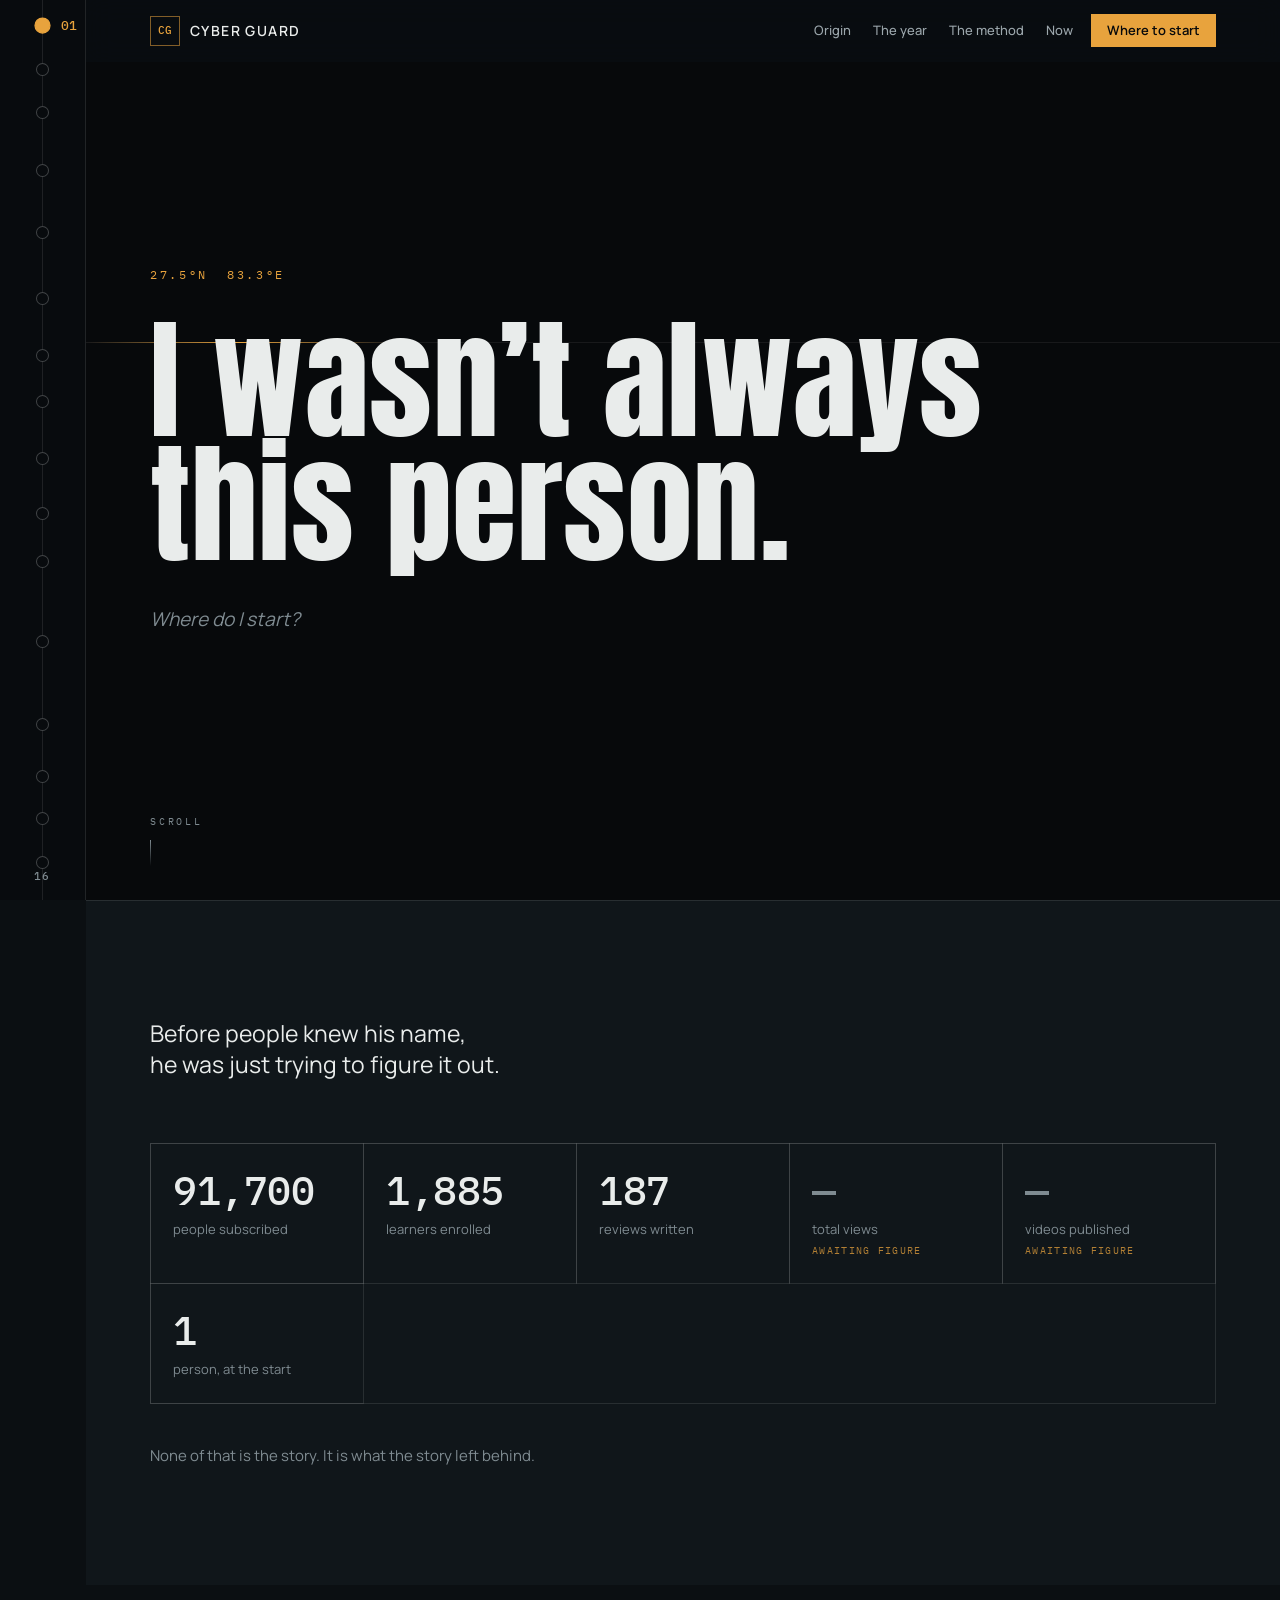
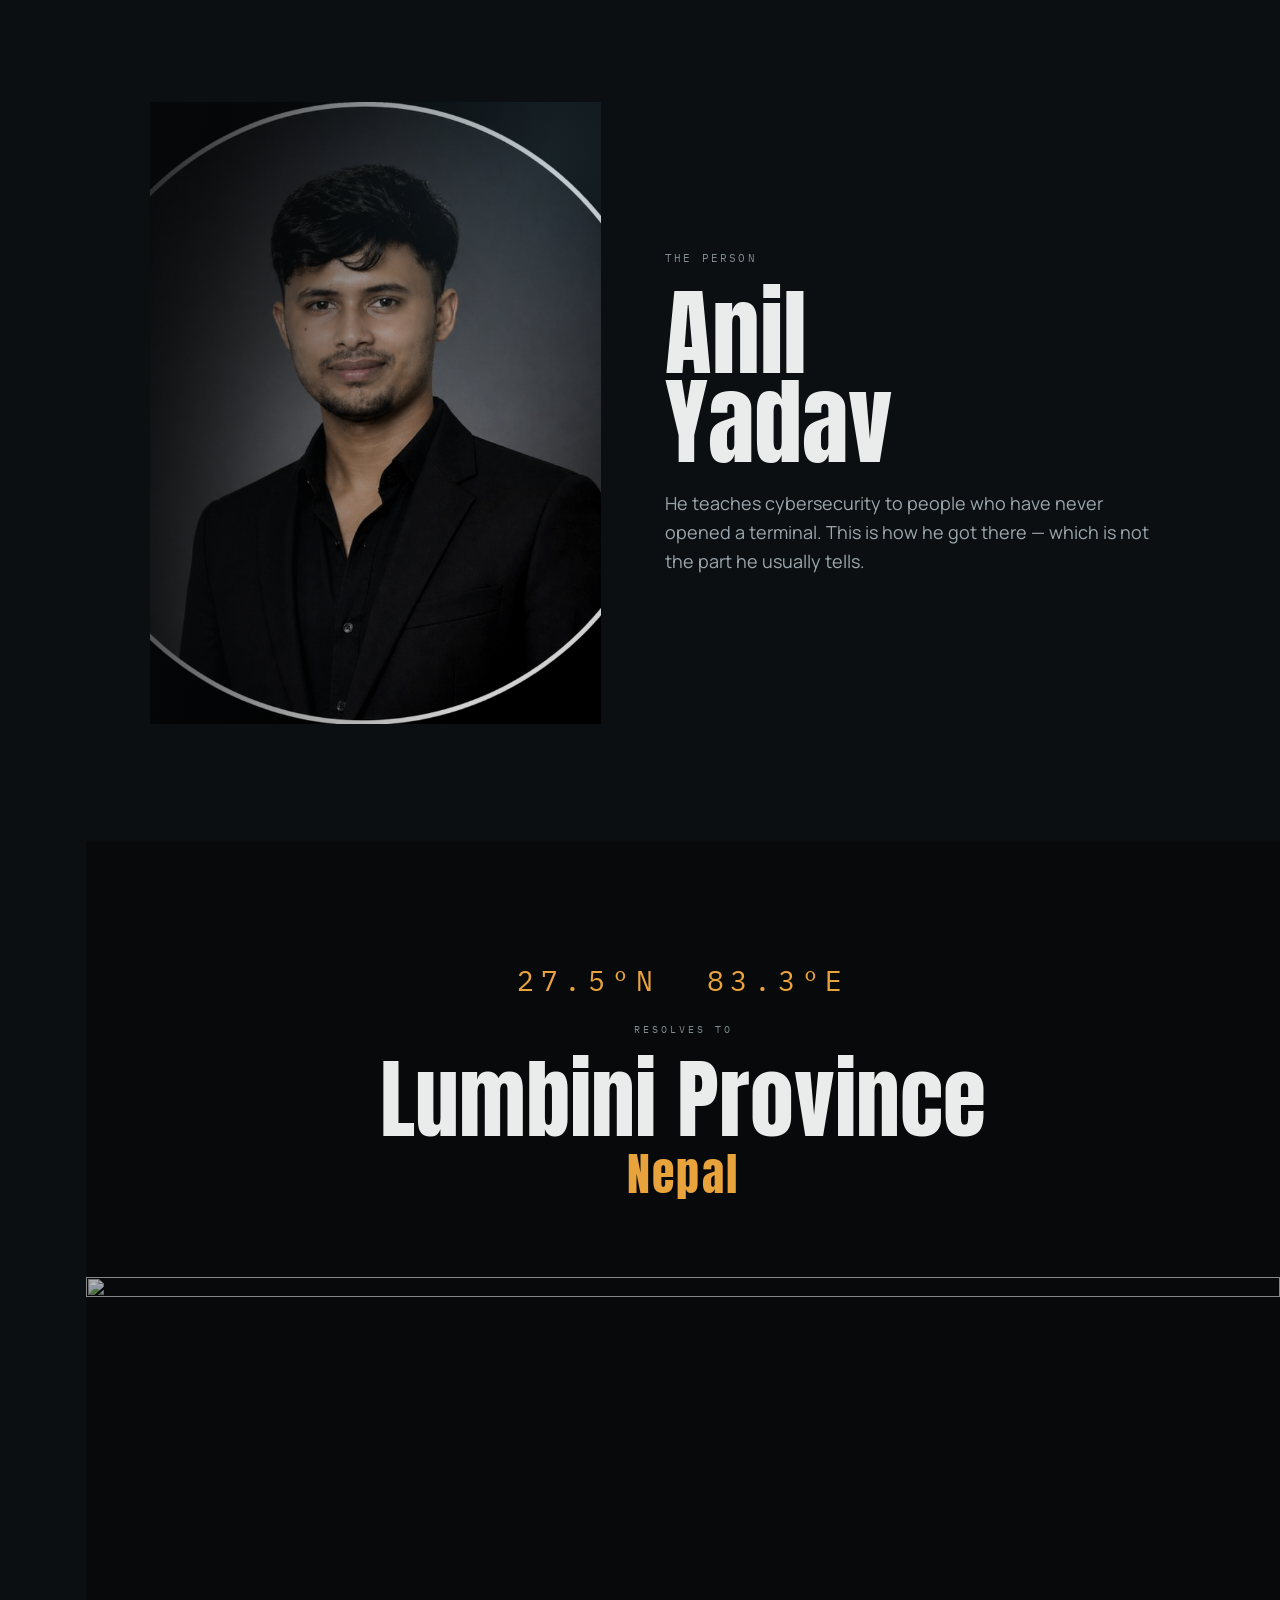
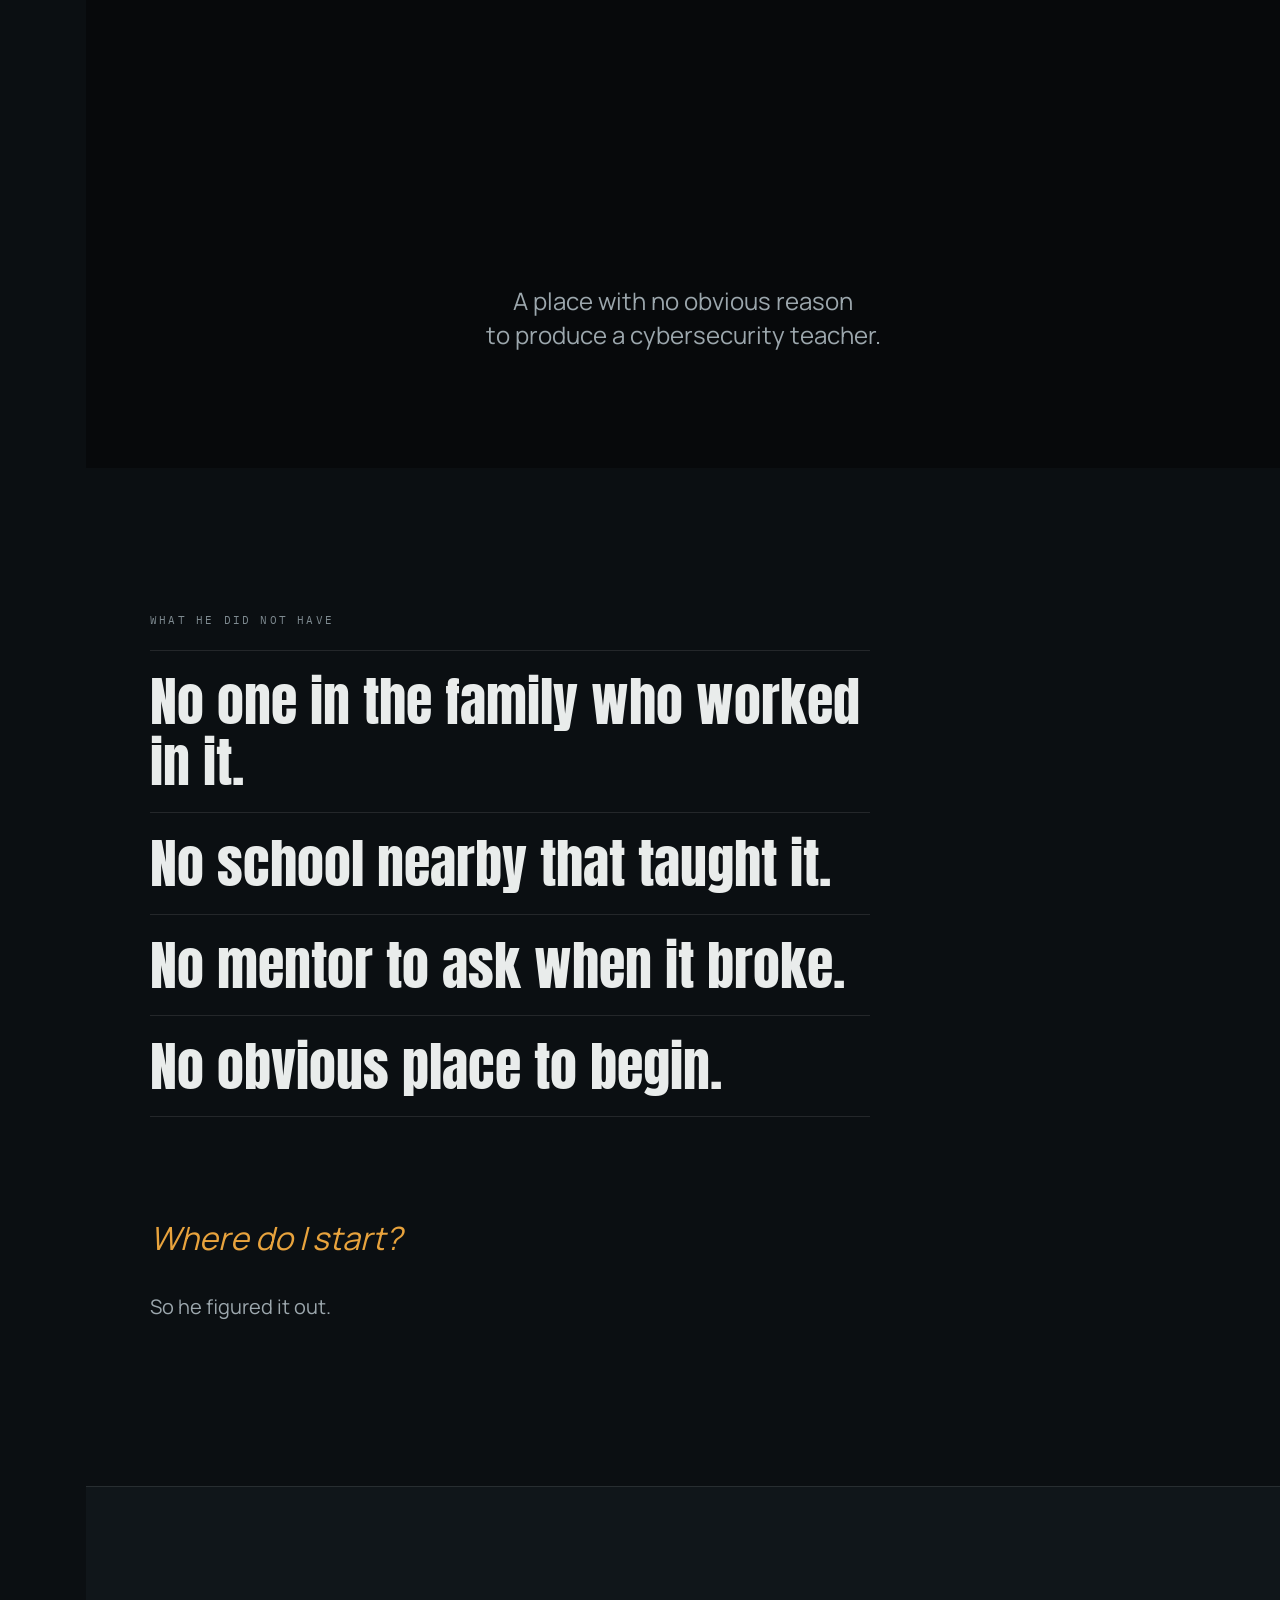
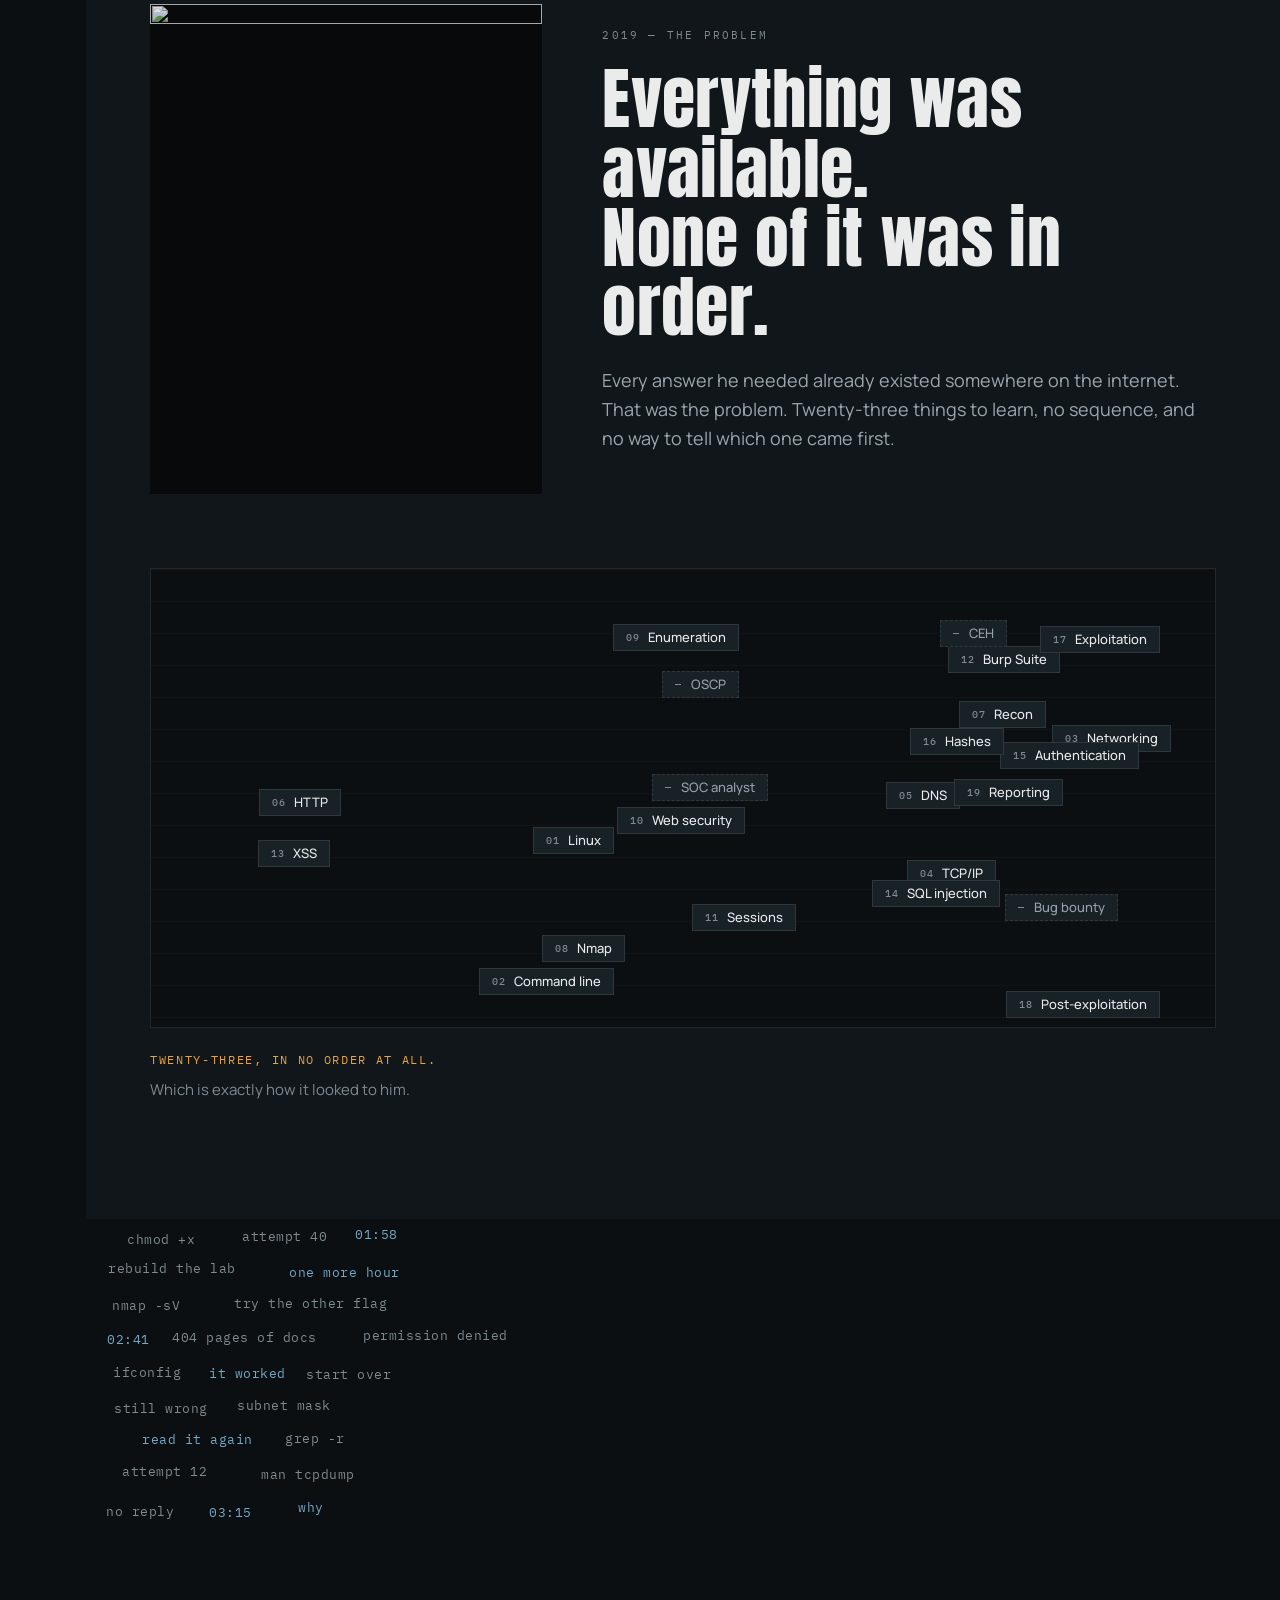
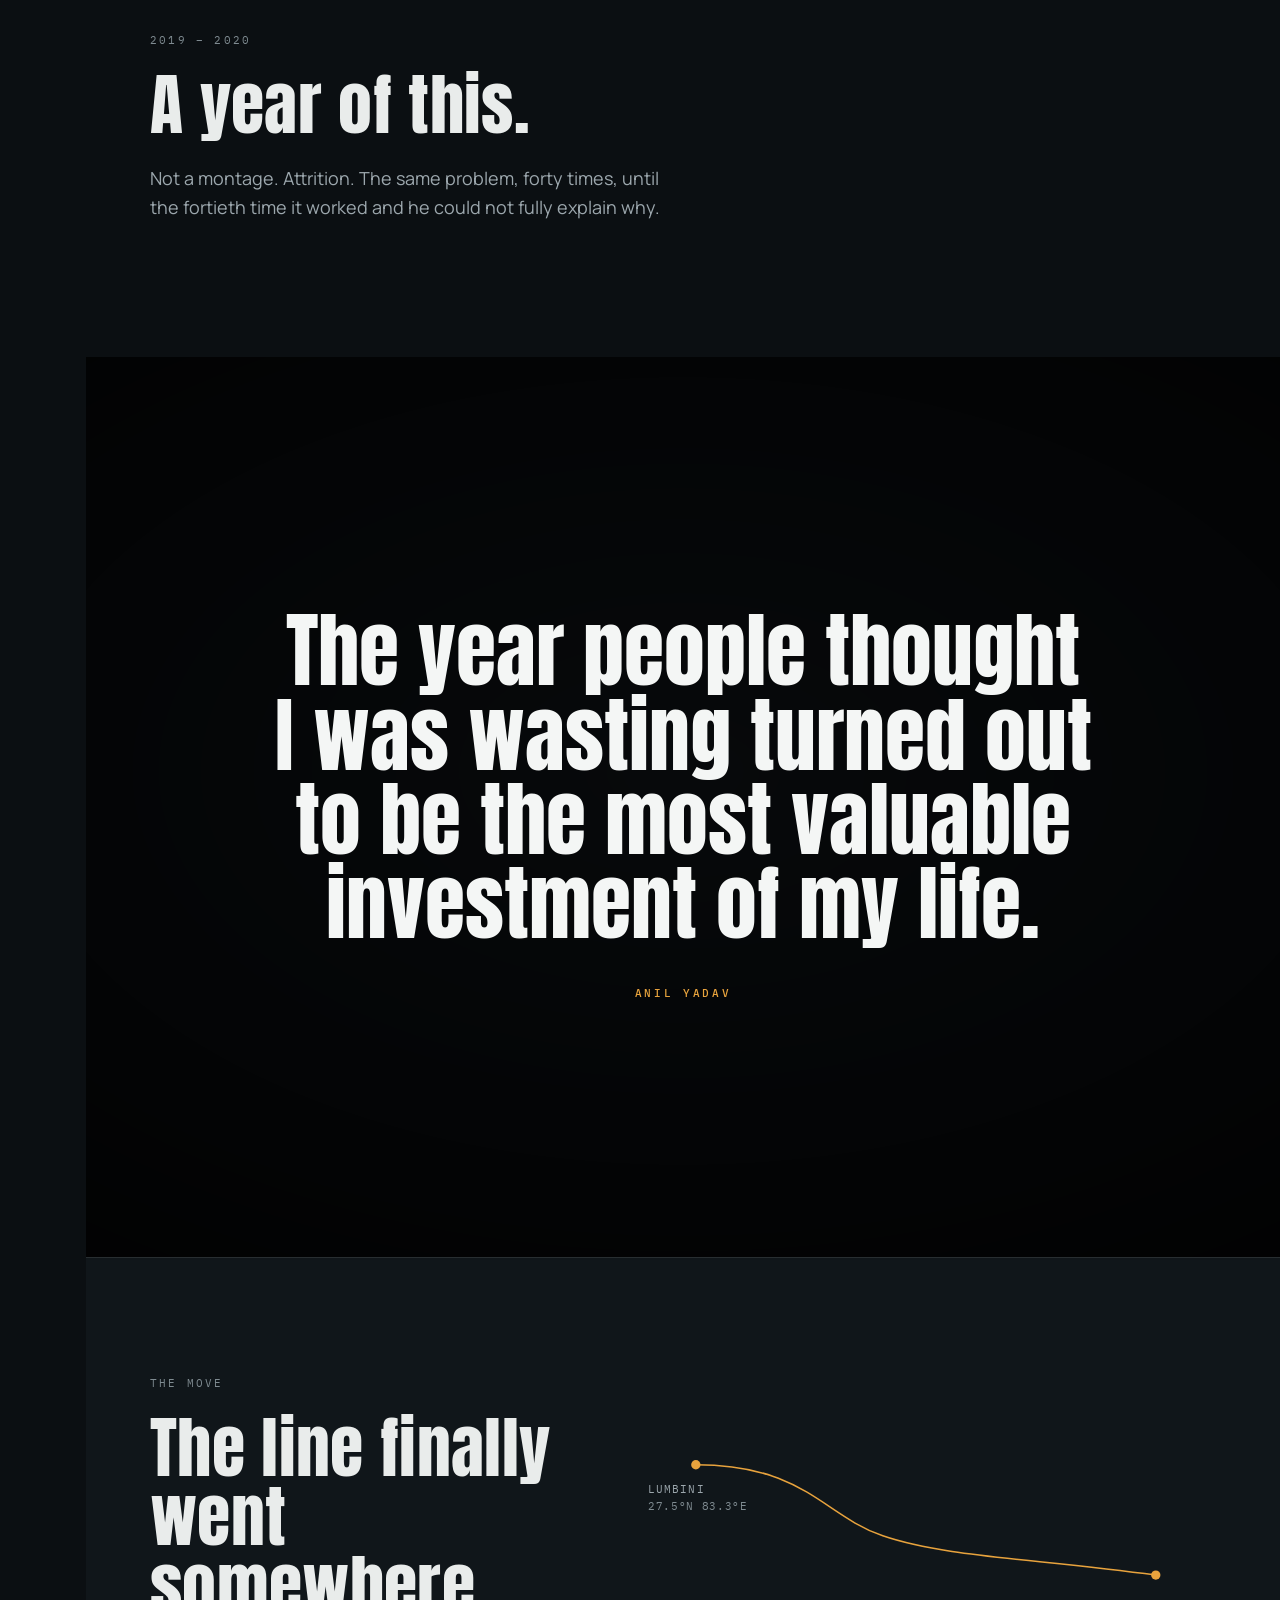
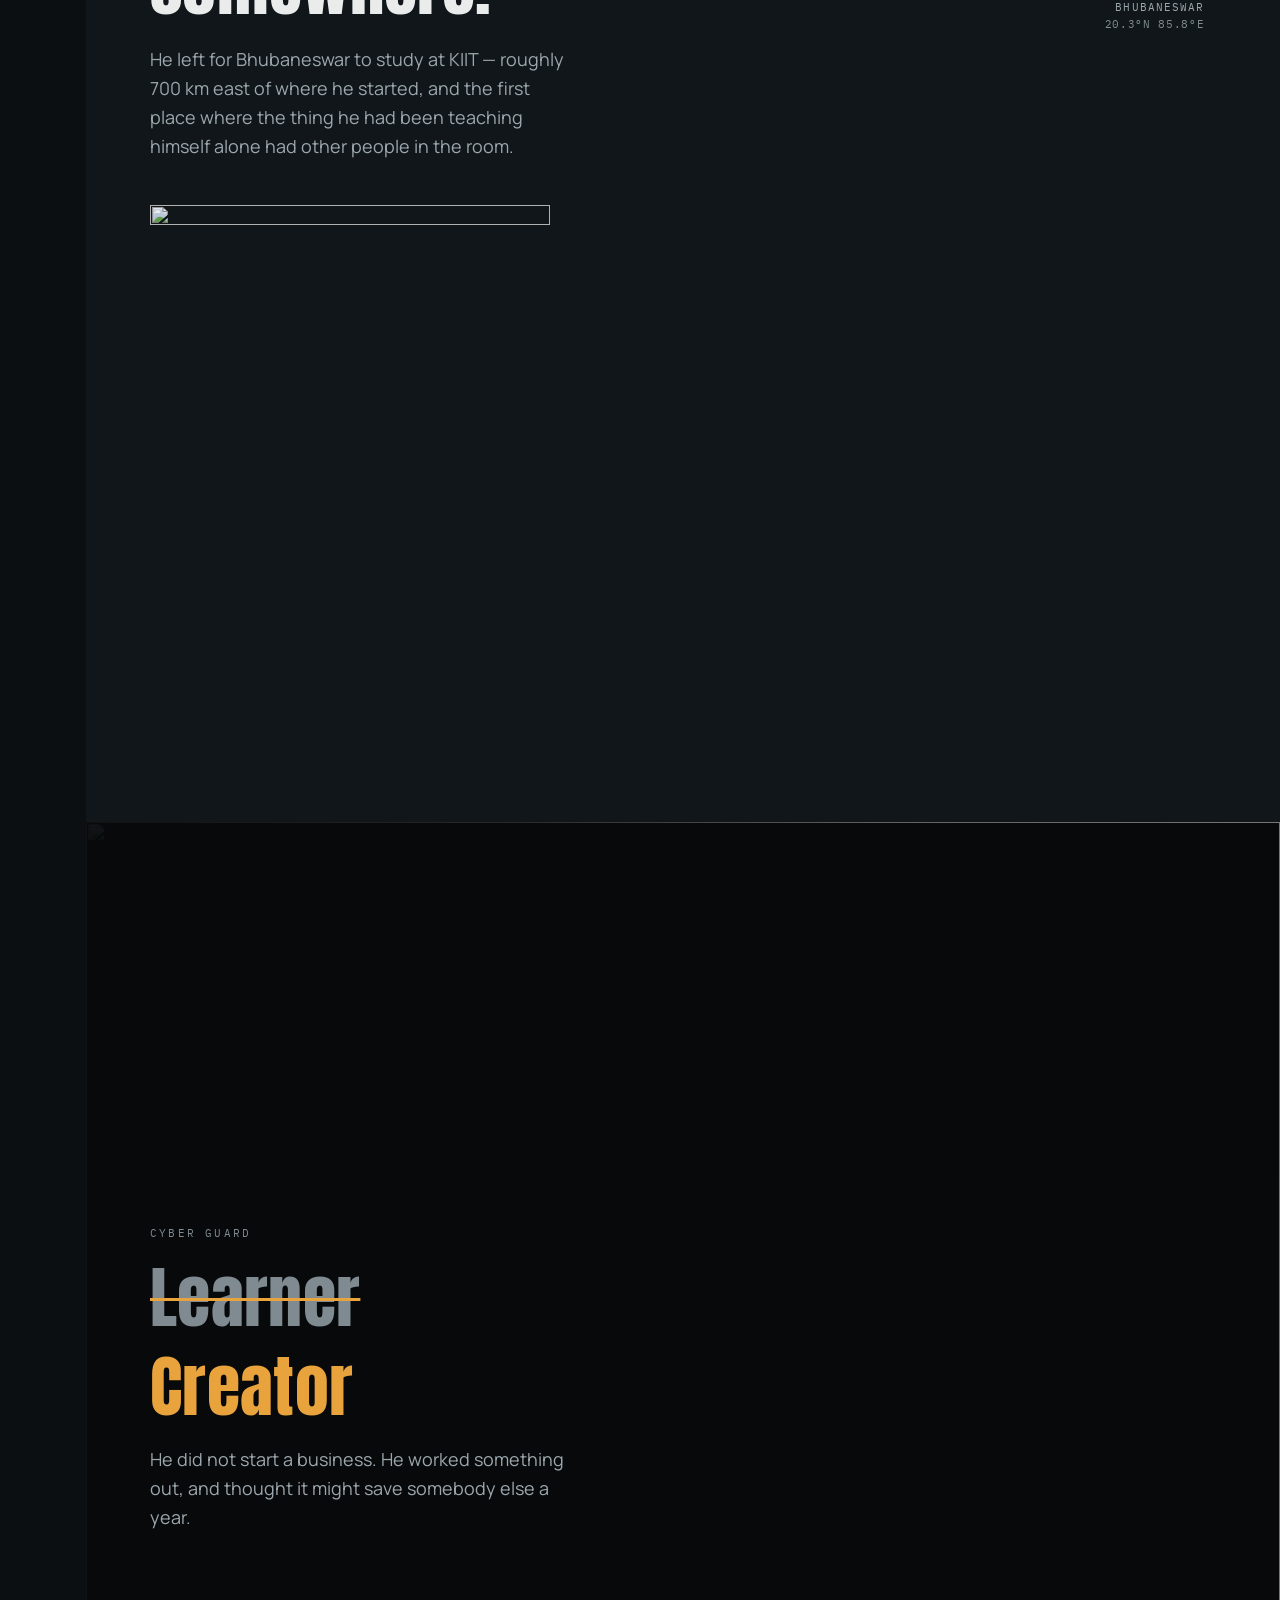
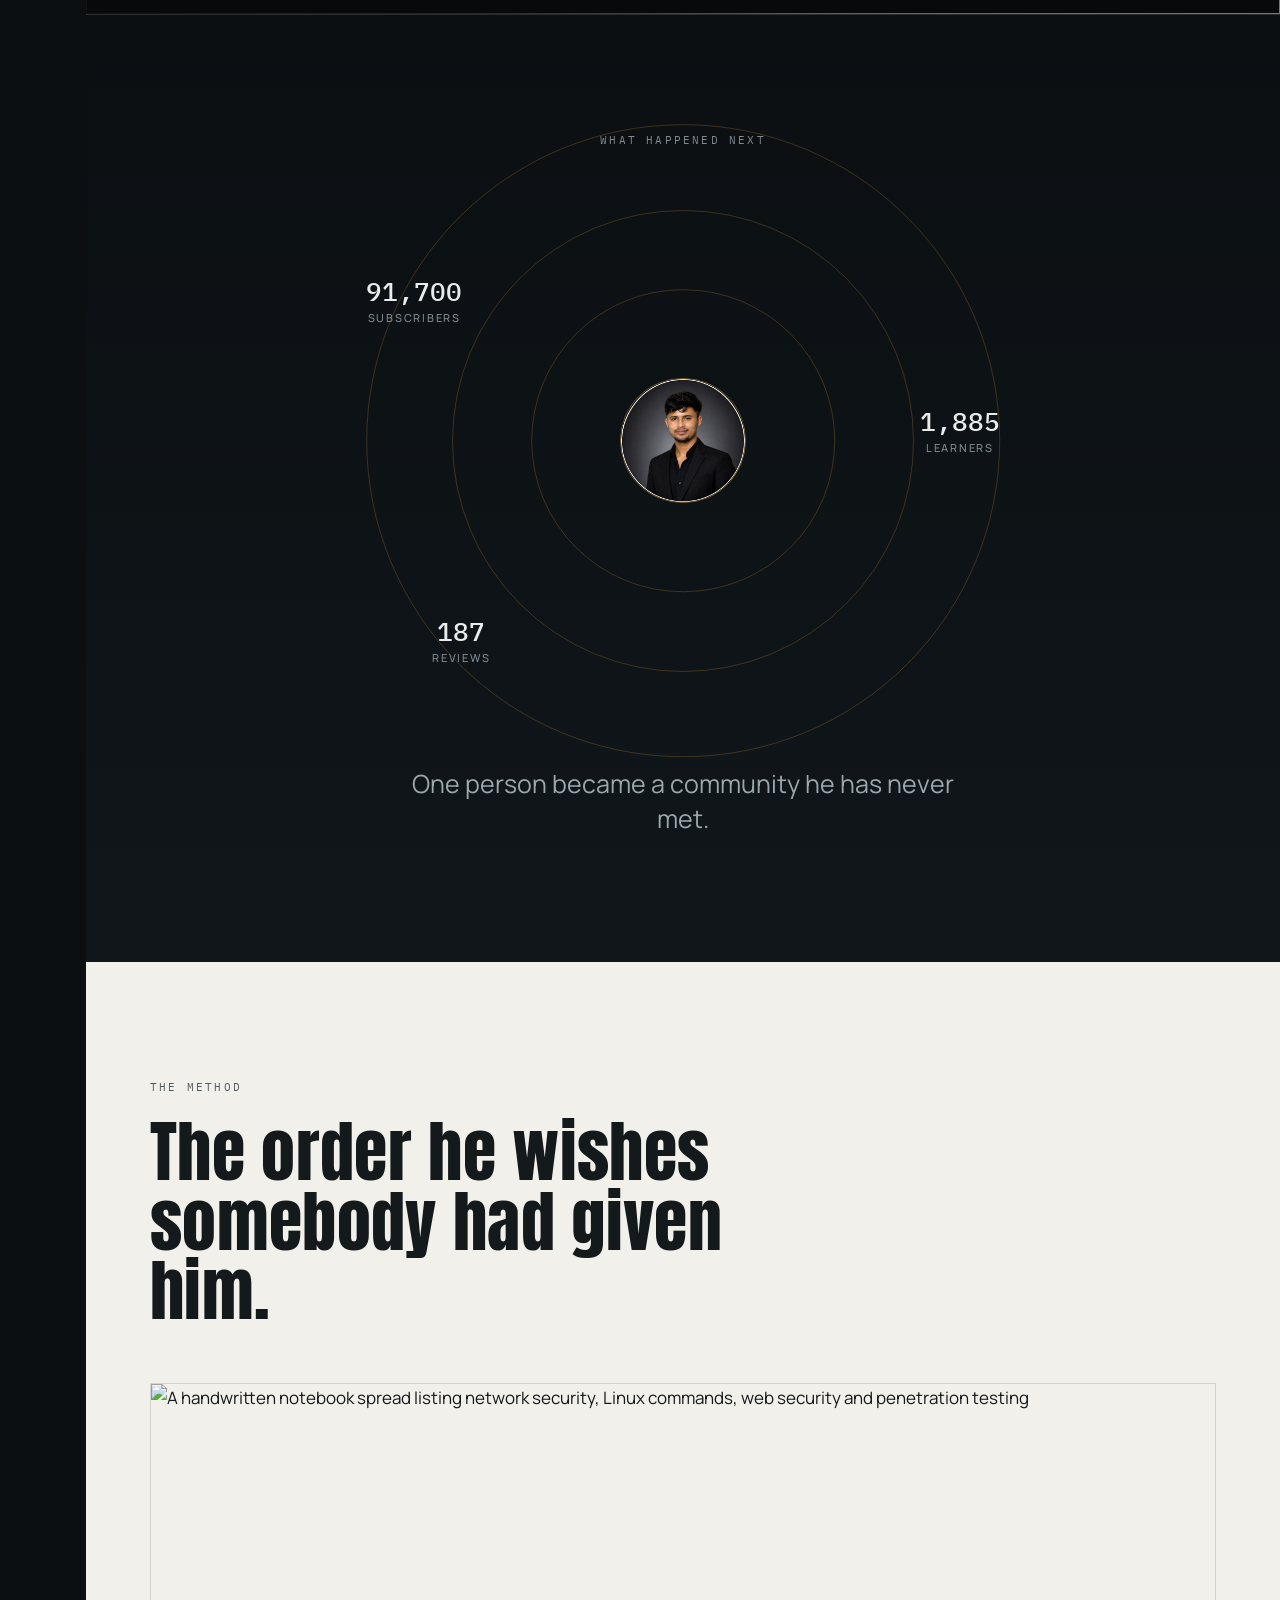
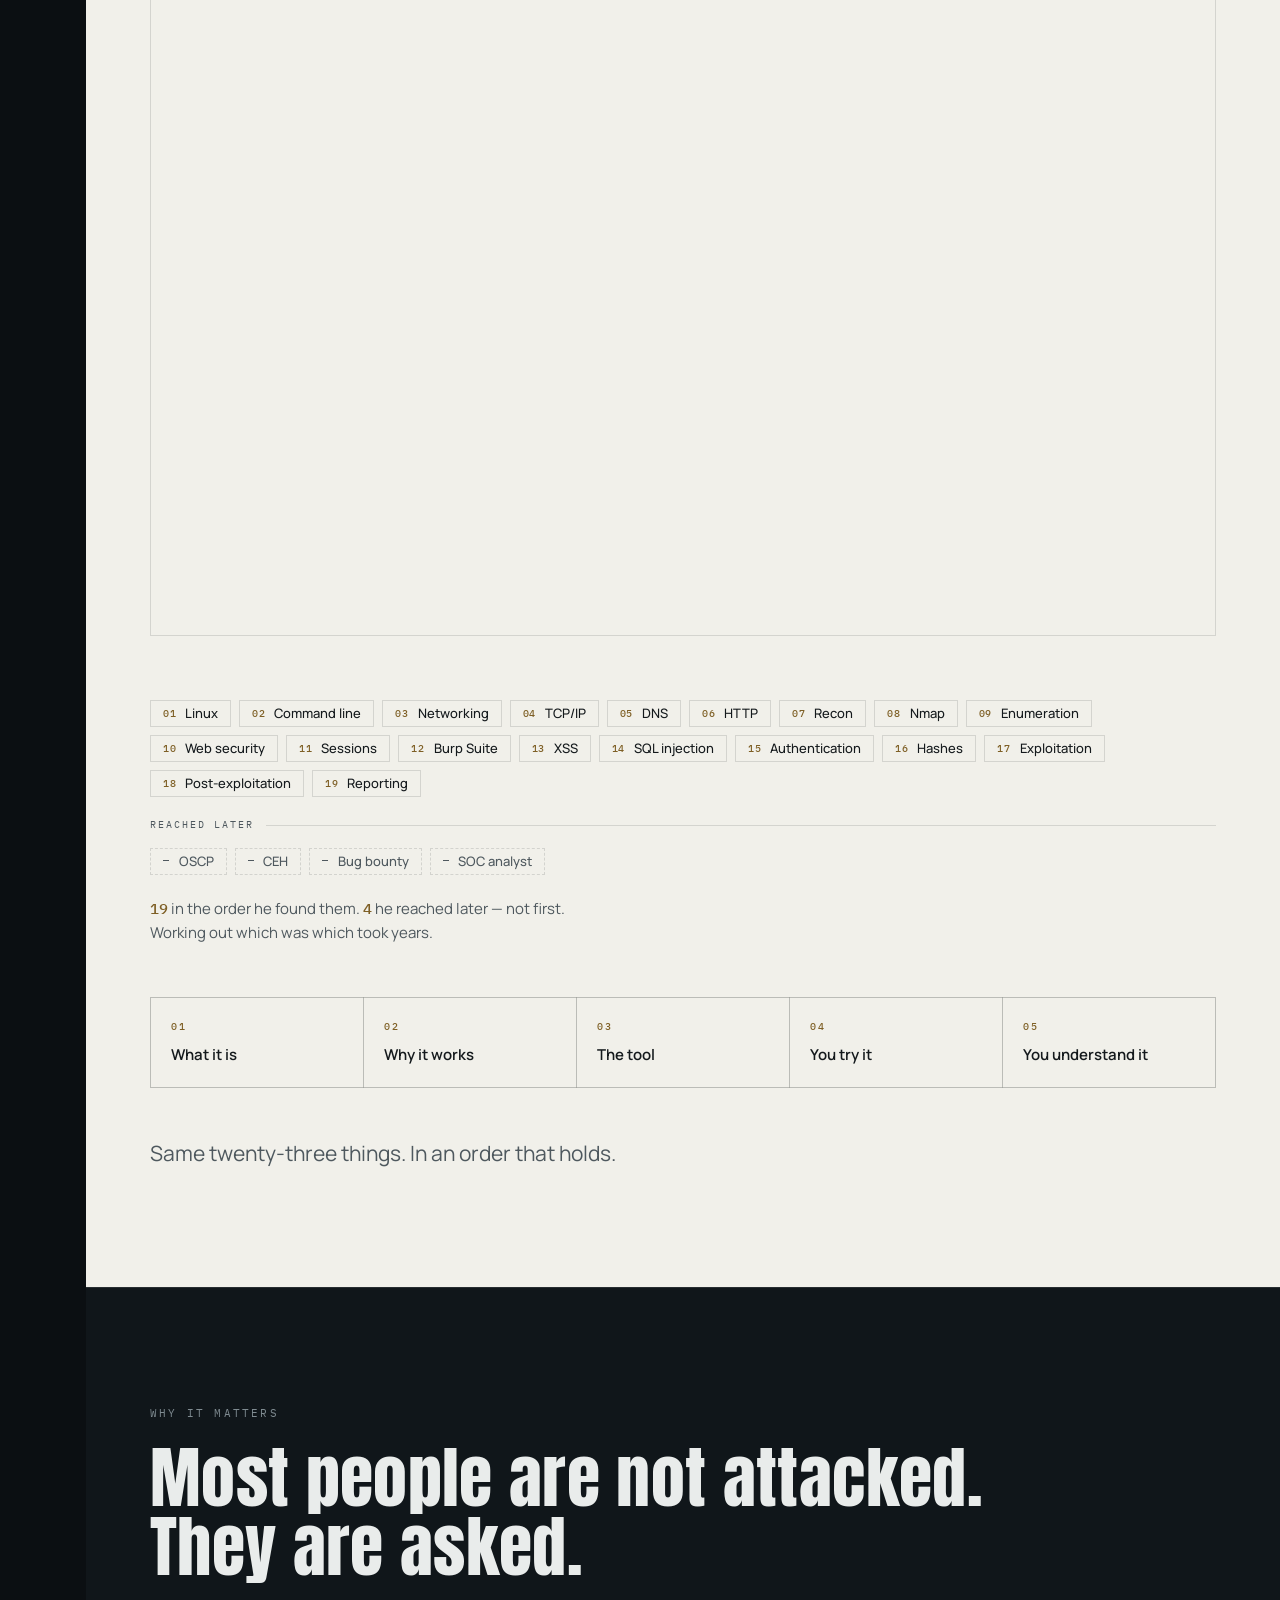
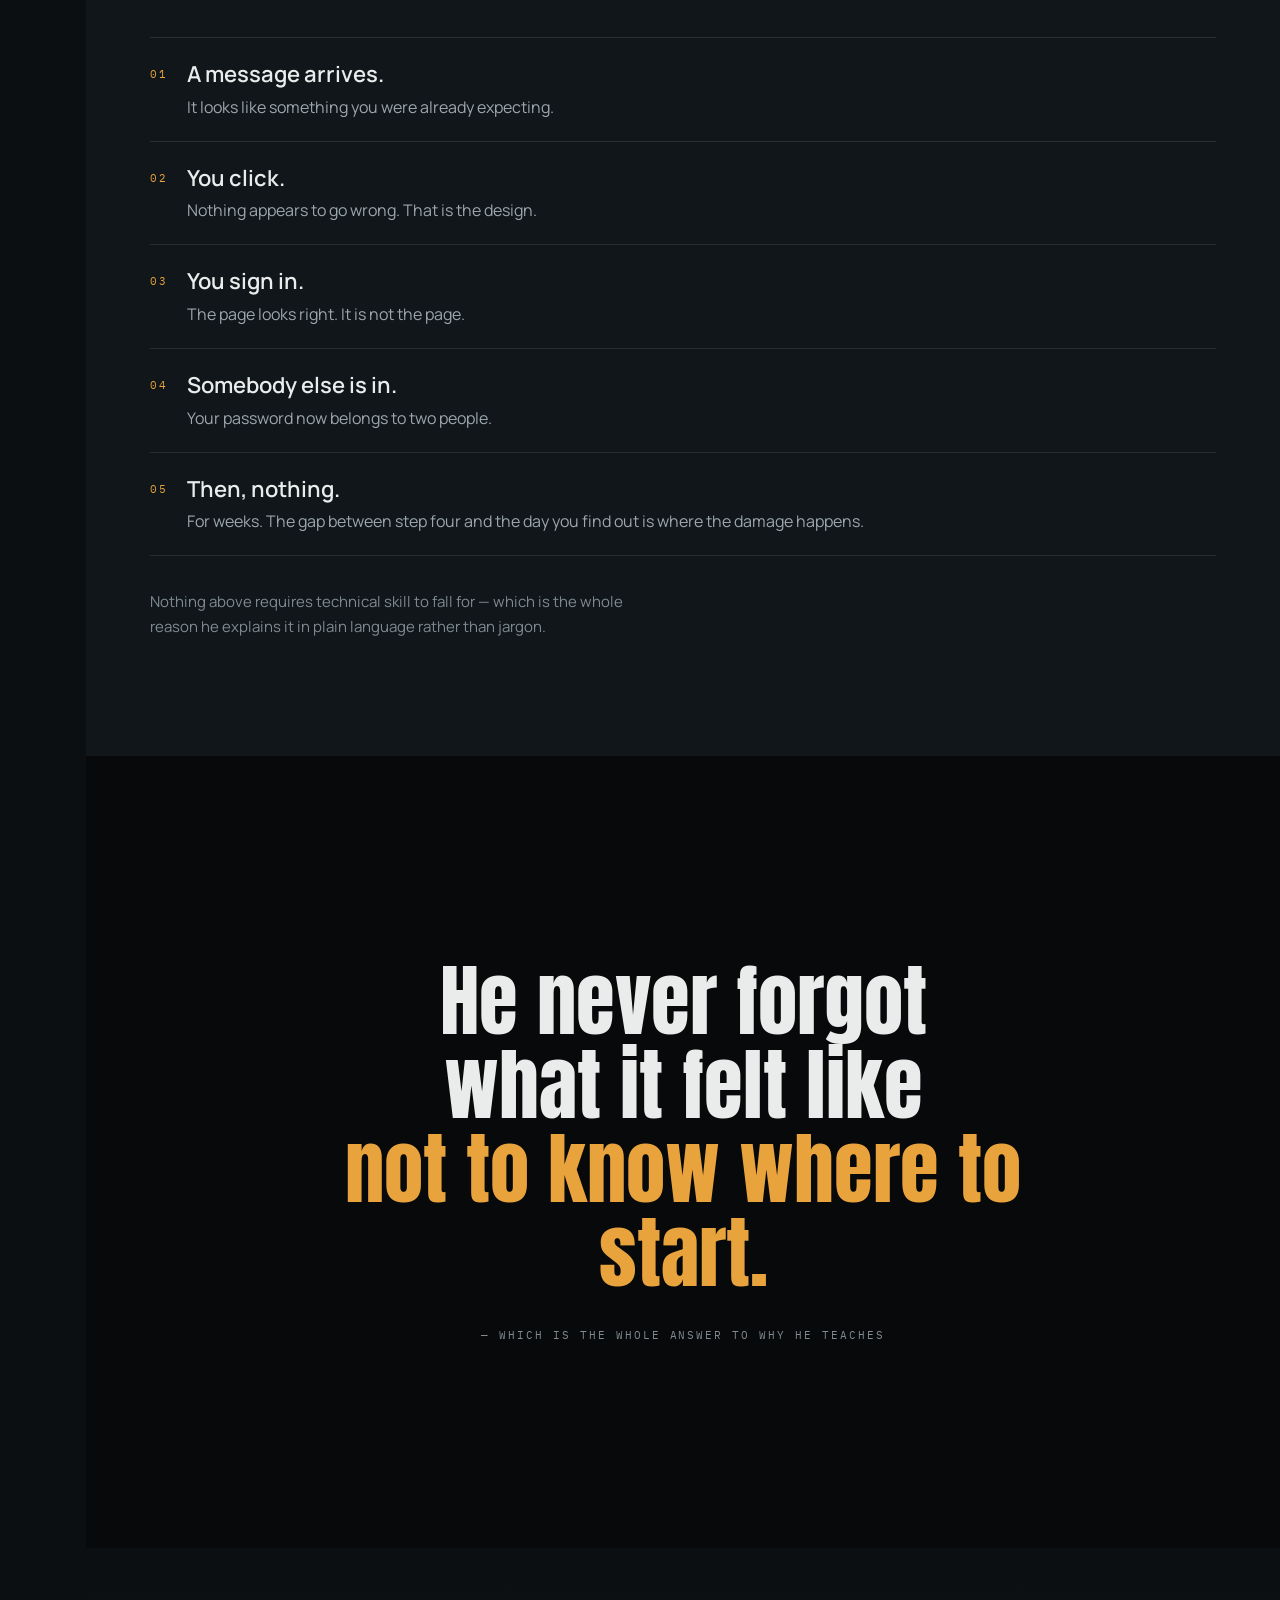
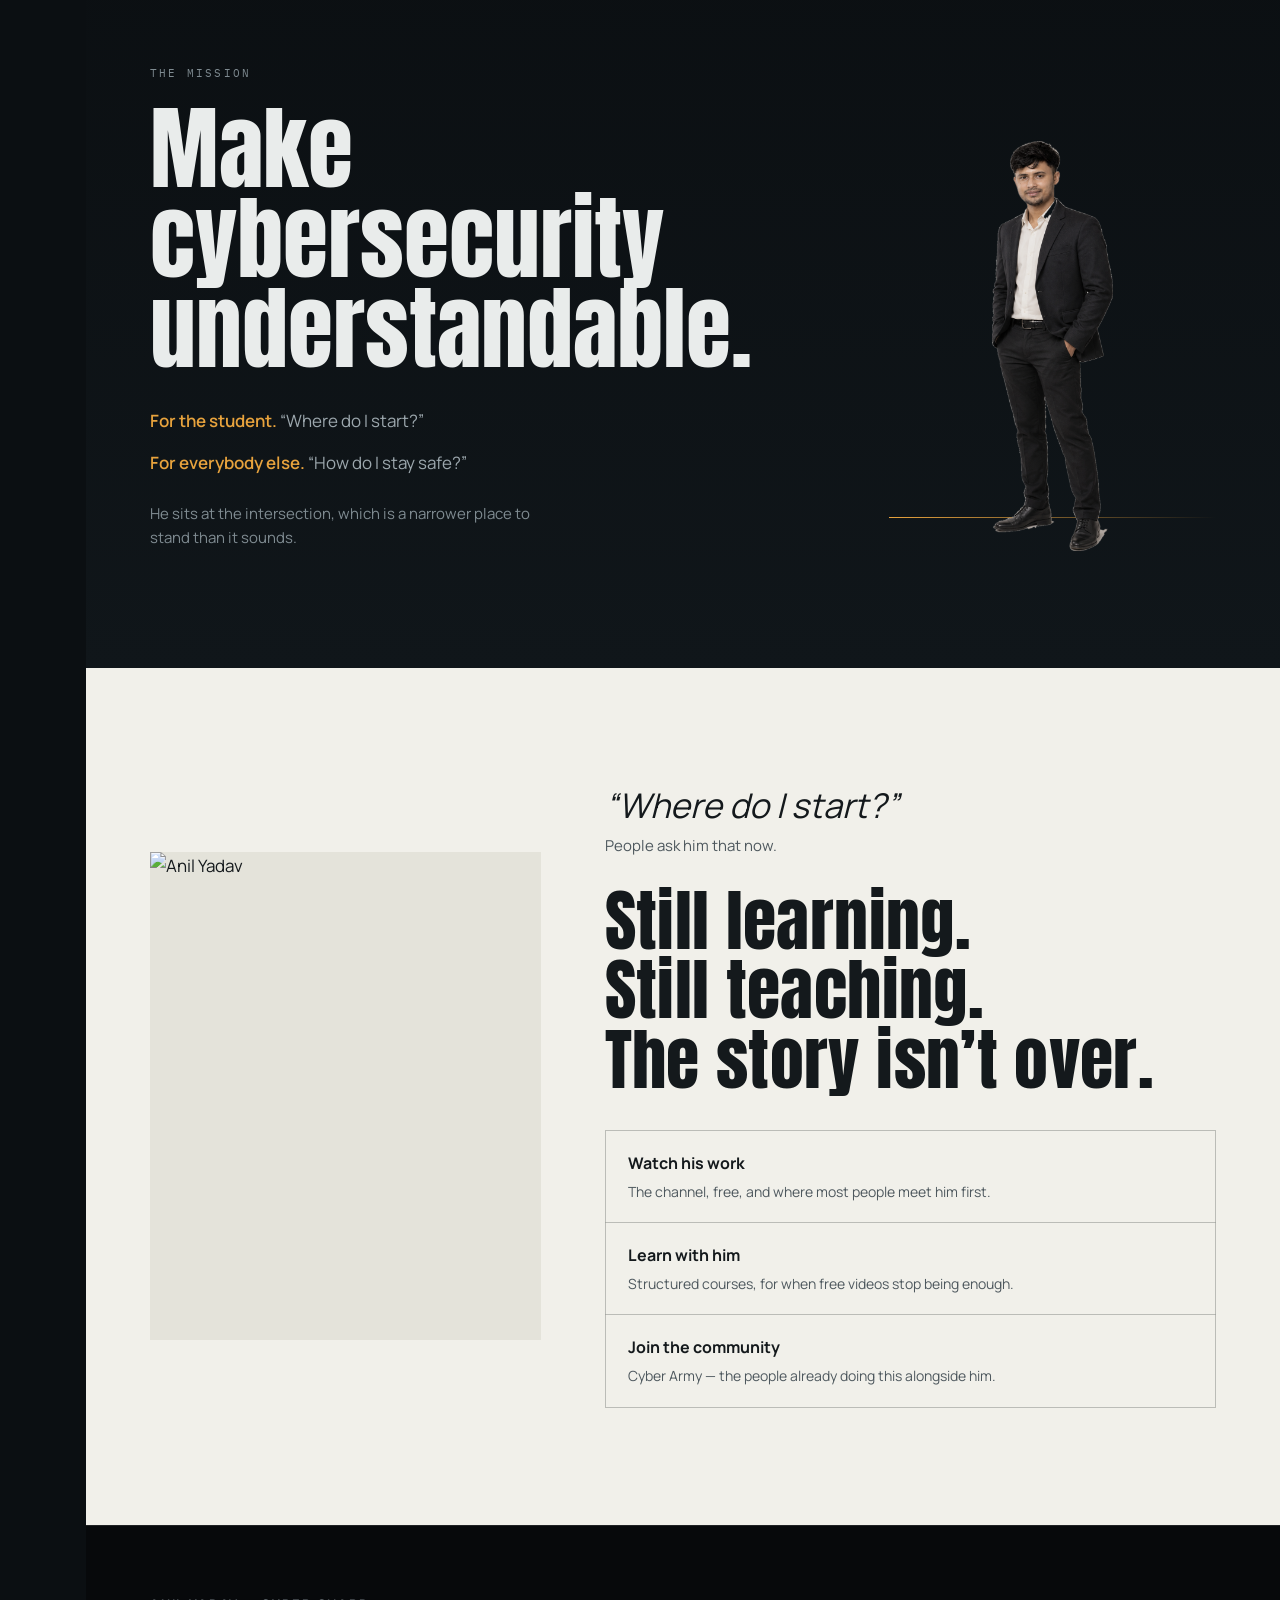
==== commit 2aaa6b78: "Rebuild as sixteen scenes: index, styles, motion, 404, robots" ====
--- a/index.html
+++ b/index.html
@@ -3,543 +3,291 @@
 <head>
 <meta charset="utf-8">
 <meta name="viewport" content="width=device-width,initial-scale=1">
-<title>Anil Yadav &middot; The person behind Cyber Guard</title>
-<meta name="description" content="Anil Yadav grew up in a village in Lumbini Province, Nepal, with nobody around him in cybersecurity. He taught himself, started sharing what he learned, and 91,700 people now follow along.">
+<title>Anil Yadav — I wasn't always this person</title>
+<meta name="description" content="How someone who didn't know where to start became the person who shows others where to start. The story of Anil Yadav and Cyber Guard.">
 <meta name="robots" content="noindex,nofollow">
-<meta name="color-scheme" content="dark">
-<meta name="theme-color" content="#0D1316">
+<meta property="og:title" content="Anil Yadav — I wasn't always this person">
+<meta property="og:description" content="How someone who didn't know where to start became the person who shows others where to start.">
 <meta property="og:type" content="profile">
-<meta property="og:site_name" content="Cyber Guard">
-<meta property="og:title" content="Anil Yadav — the person behind Cyber Guard">
-<meta property="og:description" content="Nobody around him did this. He learned it anyway. The story of a self-taught cybersecurity educator from Lumbini Province, Nepal.">
+<!-- PLACEHOLDER: og:image awaiting the Cyber Guard logo — 1200x630 -->
 <link rel="preconnect" href="https://fonts.googleapis.com">
 <link rel="preconnect" href="https://fonts.gstatic.com" crossorigin>
-<link rel="stylesheet" href="https://fonts.googleapis.com/css2?family=Anton&family=Manrope:wght@400;500;600;700&family=IBM+Plex+Mono:wght@400;500&display=swap">
+<link rel="stylesheet" href="https://fonts.googleapis.com/css2?family=Anton&family=Manrope:wght@400;500;600;800&family=IBM+Plex+Mono:wght@400;500&display=swap">
 <link rel="stylesheet" href="cg.css">
-<link rel="icon" href="data:image/svg+xml,%3Csvg xmlns='http://www.w3.org/2000/svg' viewBox='0 0 32 32'%3E%3Crect width='32' height='32' rx='3' fill='%230D1316'/%3E%3Cpath d='M8 22 L16 10 L24 22' fill='none' stroke='%23F0B429' stroke-width='2.6' stroke-linecap='square'/%3E%3C/svg%3E">
 </head>
 <body>
 
-<nav>
-  <div class="navin">
-    <a class="brand" href="#top"><span class="bmk">CG</span><span>Anil Yadav</span></a>
-    <div class="nl">
-      <a href="#origin">Origin</a>
-      <a href="#journey">Journey</a>
-      <a href="#impact">Impact</a>
-      <a href="#aware">Cyber awareness</a>
-      <a href="#teaching">Teaching</a>
-      <a href="#course">Course</a>
-    </div>
-    <a class="navyt" href="https://www.youtube.com/@nrcyberguard" target="_blank" rel="noopener">YouTube</a>
-  </div>
-</nav>
-
-<!-- 01 ============================================ THE INTRODUCTION -->
-<header class="intro dark" id="top">
-  <div class="wrap">
-    <div class="introgrid">
-      <div>
-        <p class="kick"><i></i>The person behind Cyber Guard</p>
-        <h1>Nobody around him did this.<em>He learned it anyway.</em></h1>
-        <p class="lede">Anil Yadav taught himself cybersecurity from a village in Lumbini Province,
-          Nepal, with no mentor, no course and nobody nearby who worked in the field. Ninety-one
-          thousand people now learn it from him.</p>
-        <div class="who">
-          <span><b>Anil Yadav</b>Cybersecurity educator</span>
-          <span><b>Lumbini &rarr; Bhubaneswar</b>Nepal to India</span>
-          <span><b>Since March 2023</b>Cyber Guard</span>
-        </div>
+<a class="skip" href="#s01">Skip to the story</a>
+
+<!-- THE TRACE — a map of the film, not a decorative ruler -->
+<aside class="trace" aria-hidden="true">
+  <div class="tline"><span id="tfill"></span></div>
+  <div class="tnodes" id="tnodes"></div>
+  <div class="tfoot">16</div>
+</aside>
+<div class="tbar" aria-hidden="true"><span id="tbar"></span></div>
+
+<header class="nav" id="nav">
+  <a class="brand" href="#s01">
+    <!-- PLACEHOLDER: Cyber Guard logo goes here. Set in type until the mark arrives. -->
+    <span class="bmark">CG</span>
+    <span class="bname">Cyber&nbsp;Guard</span>
+  </a>
+  <nav class="nl" aria-label="Sections">
+    <a href="#s04">Origin</a>
+    <a href="#s08">The year</a>
+    <a href="#s12">The method</a>
+    <a href="#s16">Now</a>
+  </nav>
+  <a class="navcta" href="#s16">Where to start</a>
+</header>
+
+<main>
+
+<!-- ════════════════════════════ ACT ONE ════════════════════════════ -->
+
+<!-- S01 · COLD OPEN — no name, no face, no logo. The signal and a coordinate. -->
+<section class="scene s01" data-scene="01" id="s01">
+  <div class="sig-open" aria-hidden="true"><i></i></div>
+  <p class="coord mono">27.5&deg;N&nbsp;&nbsp;83.3&deg;E</p>
+  <h1 class="open-line">I wasn&rsquo;t always<br>this person.</h1>
+  <p class="open-q">Where do I start?</p>
+  <div class="scrollcue mono" aria-hidden="true">scroll</div>
+</section>
+
+<!-- S02 · THE EVIDENCE, UNEXPLAINED — proof before the story that earns it -->
+<section class="scene s02" data-scene="02" id="s02">
+  <p class="ev-lead">Before people knew his name,<br>he was just trying to figure it out.</p>
+  <ul class="ev">
+    <li class="rv"><b class="mono" data-count="91700">91,700</b><span>people subscribed</span></li>
+    <li class="rv"><b class="mono" data-count="1885">1,885</b><span>learners enrolled</span></li>
+    <li class="rv"><b class="mono" data-count="187">187</b><span>reviews written</span></li>
+    <li class="rv ev-hold"><b class="mono">&mdash;</b><span>total views <i>awaiting figure</i></span></li>
+    <li class="rv ev-hold"><b class="mono">&mdash;</b><span>videos published <i>awaiting figure</i></span></li>
+    <li class="rv"><b class="mono">1</b><span>person, at the start</span></li>
+  </ul>
+  <p class="ev-foot">None of that is the story. It is what the story left behind.</p>
+</section>
+
+<!-- S03 · THE FACE — the first photograph, and only partially -->
+<section class="scene s03" data-scene="03" id="s03">
+  <figure class="facewrap">
+    <img class="face" src="img/anil-portrait.jpg" alt="Anil Yadav" width="1000" height="1000" loading="lazy">
+    <span class="facegrad" aria-hidden="true"></span>
+  </figure>
+  <div class="facetxt">
+    <p class="kicker mono">The person</p>
+    <h2 class="name">Anil<br>Yadav</h2>
+    <p class="lede">He teaches cybersecurity to people who have never opened a terminal. This is how he got there &mdash; which is not the part he usually tells.</p>
+  </div>
+</section>
+
+<!-- S04 · THE ORIGIN REVEAL — the coordinate resolves -->
+<section class="scene s04" data-scene="04" id="s04">
+  <div class="resolve">
+    <p class="coord mono big">27.5&deg;N&nbsp;&nbsp;83.3&deg;E</p>
+    <p class="resolves mono" aria-hidden="true">resolves to</p>
+    <h2 class="place">Lumbini Province<br><span>Nepal</span></h2>
+  </div>
+  <figure class="origin">
+    <img src="img/origin.jpg" alt="" width="2400" height="1600" loading="lazy">
+  </figure>
+  <p class="origin-line">A place with no obvious reason<br>to produce a cybersecurity teacher.</p>
+</section>
+
+<!-- S05 · THE ABSENCE — four absences, then silence -->
+<section class="scene s05" data-scene="05" id="s05">
+  <p class="kicker mono">What he did not have</p>
+  <ul class="absence">
+    <li class="rv">No one in the family who worked in it.</li>
+    <li class="rv">No school nearby that taught it.</li>
+    <li class="rv">No mentor to ask when it broke.</li>
+    <li class="rv">No obvious place to begin.</li>
+  </ul>
+  <p class="absq rv">Where do I start?</p>
+  <p class="absfoot rv">So he figured it out.</p>
+</section>
+
+<!-- ════════════════════════════ ACT TWO ════════════════════════════ -->
+
+<!-- S06 · THE SEARCH — twenty-three terms, no order -->
+<section class="scene s06" data-scene="06" id="s06">
+  <div class="s06grid">
+    <figure class="s06img">
+      <img src="img/real-desk-4x5.jpg" alt="" width="1000" height="1250" loading="lazy">
+    </figure>
+    <div class="s06txt">
+      <p class="kicker mono">2019 &mdash; the problem</p>
+      <h2 class="h2">Everything was available.<br>None of it was in order.</h2>
+      <p class="body">Every answer he needed already existed somewhere on the internet. That was the problem. Twenty&#8209;three things to learn, no sequence, and no way to tell which one came first.</p>
+    </div>
+  </div>
+  <div class="field" id="field" aria-label="Twenty-three topics, unordered">
+    <span class="spine" aria-hidden="true"></span>
+  </div>
+  <p class="fstate mono" id="fstate">Twenty-three, in no order at all.</p>
+  <p class="fsub" id="fsub">Which is exactly how it looked to him.</p>
+</section>
+
+<!-- S07 · THE MONTAGE — time passing, nothing to show for it -->
+<section class="scene s07" data-scene="07" id="s07">
+  <div class="frags" id="frags" aria-hidden="true"></div>
+  <div class="s07txt">
+    <p class="kicker mono">2019 &ndash; 2020</p>
+    <h2 class="h2">A year of this.</h2>
+    <p class="body">Not a montage. Attrition. The same problem, forty times, until the fortieth time it worked and he could not fully explain why.</p>
+  </div>
+</section>
+
+<!-- S08 · THE YEAR — the peak of Act II. His words, alone. -->
+<section class="scene s08" data-scene="08" id="s08">
+  <div class="yearbg" aria-hidden="true"></div>
+  <blockquote class="year">
+    <p>The year people thought I was wasting turned out to be the most valuable investment of my life.</p>
+    <cite>Anil Yadav</cite>
+  </blockquote>
+</section>
+
+<!-- S09 · THE MOVE — the signal from S01 becomes a route -->
+<section class="scene s09" data-scene="09" id="s09">
+  <div class="s09grid">
+    <div class="s09txt">
+      <p class="kicker mono">The move</p>
+      <h2 class="h2">The line finally<br>went somewhere.</h2>
+      <p class="body">He left for Bhubaneswar to study at KIIT &mdash; roughly 700&nbsp;km east of where he started, and the first place where the thing he had been teaching himself alone had other people in the room.</p>
+      <figure class="campus">
+        <img src="img/campus.jpg" alt="" width="1200" height="1500" loading="lazy">
+      </figure>
+    </div>
+    <div class="sig" id="sig">
+      <svg viewBox="0 0 620 300" role="img" aria-label="A line drawn from Lumbini, Nepal, east to Bhubaneswar, India">
+        <path id="sigpath" d="M64 96 C 180 96, 200 150, 264 172 S 420 196, 556 214" fill="none"/>
+        <circle class="dot a" cx="64" cy="96" r="5"/>
+        <circle class="dot b" cx="556" cy="214" r="5"/>
+      </svg>
+      <p class="sigl a mono">Lumbini<br><i>27.5&deg;N 83.3&deg;E</i></p>
+      <p class="sigl b mono">Bhubaneswar<br><i>20.3&deg;N 85.8&deg;E</i></p>
+    </div>
+  </div>
+</section>
+
+<!-- S10 · CYBER GUARD BEGINS — learner becomes creator -->
+<section class="scene s10" data-scene="10" id="s10">
+  <figure class="s10img">
+    <img src="img/studio-wide.jpg" alt="" width="2400" height="1350" loading="lazy">
+  </figure>
+  <div class="s10txt">
+    <p class="kicker mono">Cyber Guard</p>
+    <h2 class="h2 turn"><s>Learner</s> <em>Creator</em></h2>
+    <p class="body">He did not start a business. He worked something out, and thought it might save somebody else a year.</p>
+  </div>
+</section>
+
+<!-- ═══════════════════════════ ACT THREE ═══════════════════════════ -->
+
+<!-- S11 · PEOPLE STARTED LISTENING — the numbers from S02, earned -->
+<section class="scene s11" data-scene="11" id="s11">
+  <p class="kicker mono center">What happened next</p>
+  <div class="rings" id="rings">
+    <span class="ring r1" aria-hidden="true"></span>
+    <span class="ring r2" aria-hidden="true"></span>
+    <span class="ring r3" aria-hidden="true"></span>
+    <img class="rface" src="img/anil-portrait.jpg" alt="Anil Yadav" width="1000" height="1000" loading="lazy">
+    <b class="rl rl1 mono rv">91,700<i>subscribers</i></b>
+    <b class="rl rl2 mono rv">1,885<i>learners</i></b>
+    <b class="rl rl3 mono rv">187<i>reviews</i></b>
+  </div>
+  <p class="ringline">One person became a community he has never met.</p>
+</section>
+
+<!-- S12 · THE TEACHER — the noise from S06 sorts -->
+<section class="scene s12" data-scene="12" id="s12">
+  <div class="s12head">
+    <p class="kicker mono">The method</p>
+    <h2 class="h2">The order he wishes<br>somebody had given him.</h2>
+  </div>
+  <figure class="s12img">
+    <img src="img/notebook-page.jpg" alt="A handwritten notebook spread listing network security, Linux commands, web security and penetration testing" width="1400" height="1120" loading="lazy">
+  </figure>
+  <div class="sorted" id="sorted" aria-label="The same twenty-three topics, in sequence"></div>
+  <p class="sortnote"><b class="mono">19</b> in the order he found them. <b class="mono">4</b> he reached later &mdash; not first. Working out which was which took years.</p>
+  <ol class="chain">
+    <li class="rv"><b class="mono">01</b> What it is</li>
+    <li class="rv"><b class="mono">02</b> Why it works</li>
+    <li class="rv"><b class="mono">03</b> The tool</li>
+    <li class="rv"><b class="mono">04</b> You try it</li>
+    <li class="rv"><b class="mono">05</b> You understand it</li>
+  </ol>
+  <p class="s12foot">Same twenty-three things. In an order that holds.</p>
+</section>
+
+<!-- S13 · THE RECONSTRUCTION — the grammar changes -->
+<section class="scene s13" data-scene="13" id="s13">
+  <p class="kicker mono">Why it matters</p>
+  <h2 class="h2">Most people are not attacked.<br>They are asked.</h2>
+  <ol class="board">
+    <li class="rv"><span class="ex mono">01</span><b>A message arrives.</b><span>It looks like something you were already expecting.</span></li>
+    <li class="rv"><span class="ex mono">02</span><b>You click.</b><span>Nothing appears to go wrong. That is the design.</span></li>
+    <li class="rv"><span class="ex mono">03</span><b>You sign in.</b><span>The page looks right. It is not the page.</span></li>
+    <li class="rv"><span class="ex mono">04</span><b>Somebody else is in.</b><span>Your password now belongs to two people.</span></li>
+    <li class="rv last"><span class="ex mono">05</span><b>Then, nothing.</b><span>For weeks. The gap between step four and the day you find out is where the damage happens.</span></li>
+  </ol>
+  <p class="boardfoot">Nothing above requires technical skill to fall for &mdash; which is the whole reason he explains it in plain language rather than jargon.</p>
+</section>
+
+<!-- S14 · THE REALISATION — the climax. Type on black. -->
+<section class="scene s14" data-scene="14" id="s14">
+  <p class="climax">He never forgot what it felt like<br><em>not to know where to start.</em></p>
+  <p class="climax-sub mono">&mdash; which is the whole answer to why he teaches</p>
+</section>
+
+<!-- S15 · THE MISSION — the signal becomes a path pointing away from him -->
+<section class="scene s15" data-scene="15" id="s15">
+  <div class="mission">
+    <div class="mtxt">
+      <p class="kicker mono">The mission</p>
+      <h2 class="mline">Make cybersecurity<br>understandable.</h2>
+      <div class="mtwo">
+        <p class="rv"><b>For the student.</b> &ldquo;Where do I start?&rdquo;</p>
+        <p class="rv"><b>For everybody else.</b> &ldquo;How do I stay safe?&rdquo;</p>
       </div>
-      <figure class="portrait">
-        <img src="img/anil-portrait.jpg" alt="Anil Yadav" width="900" height="900" fetchpriority="high" decoding="async">
-        <figcaption>Anil Yadav &middot; founder, Cyber Guard</figcaption>
-      </figure>
-    </div>
-  </div>
-</header>
-
-<!-- 02 ============================================ THE ORIGIN -->
-<section class="origin dark" id="origin">
-  <div class="wrap">
-    <div class="col">
-      <p class="ch"><b>01</b> The origin</p>
-      <h2>A village with no reason to produce a cybersecurity teacher.</h2>
-      <p class="lede" style="margin-top:22px">Lumbini Province, in Nepal's south-western lowlands.
-        Middle class, ordinary, unremarkable in every way that matters to this story &mdash; which is
-        exactly what makes the rest of it worth telling.</p>
-    </div>
-    <div class="coord">
-      <div><b>Where</b><span>Lumbini Province</span><em>Nepal &middot; 27.5&deg;N 83.3&deg;E</em></div>
-      <div><b>Cybersecurity in the family</b><span>None</span><em>No relatives in the field</em></div>
-      <div><b>Cybersecurity at school</b><span>Not taught</span><em>Not on any syllabus near him</em></div>
-      <div><b>People to ask</b><span>Zero</span><em>No mentor, no seniors, no network</em></div>
-    </div>
-  </div>
-</section>
-
-<!-- 03 ============================================ THE PROBLEM -->
-<section class="dark">
-  <div class="wrap">
-    <div class="col">
-      <p class="ch"><b>02</b> The problem</p>
-      <h2>Imagine wanting into a field nobody around you has heard of.</h2>
-      <p class="lede" style="margin-top:22px">Not a lack of ambition. A lack of anybody to point at
-        the first thing.</p>
-    </div>
-    <ul class="absences">
-      <li class="rv"><s>&mdash;</s> No family in the field</li>
-      <li class="rv"><s>&mdash;</s> No school that taught it</li>
-      <li class="rv"><s>&mdash;</s> No mentor to ask</li>
-      <li class="rv"><s>&mdash;</s> No obvious place to begin</li>
-    </ul>
-    <div class="aftermath">
-      <p>So the only way in was to work it out himself.</p>
-      <p>Out of order, for years, alone.</p>
-    </div>
-  </div>
-</section>
-
-<!-- 04 ============================================ THE OBSESSION -->
-<section class="dark">
-  <div class="wrap">
-    <div class="col">
-      <p class="ch"><b>03</b> The obsession</p>
-      <h2>Everything he needed was online. None of it was in order.</h2>
-      <p class="lede" style="margin-top:22px">These are the things he had to learn. Nobody handed
-        him the sequence &mdash; he assembled it himself, one wrong turn at a time, over years.</p>
-    </div>
-
-    <div class="fieldwrap">
-      <div class="field" id="field"><div class="spine" aria-hidden="true"></div></div>
-      <p class="fieldnote"><b id="fstate">Twenty-three things, no order.</b>
-        <span id="fsub">This is what it looked like from the inside.</span></p>
-    </div>
-
-    <div style="margin-top:clamp(34px,4vw,54px);max-width:760px">
-      <div class="term">
-        <div class="termbar"><i></i><i></i><i></i><span>anil@lab &mdash; the night something worked</span></div>
-        <div class="termbody"><span class="d"># no course. no teacher. a laptop and a lot of hours.</span><br>
-<span class="p">$</span> <span class="l">ping -c 1 10.10.14.7</span><br>
-<span class="c">64 bytes from 10.10.14.7: icmp_seq=1 ttl=64 time=0.42 ms</span><br>
-<br>
-<span class="d"># attempt 1&nbsp;&nbsp;&mdash; no idea what any of this meant</span><br>
-<span class="d"># attempt 12 &mdash; knew what to look at</span><br>
-<span class="d"># attempt 40 &mdash; knew why</span><br>
-<br>
-<span class="d"># one reply, from a machine he built himself.</span><br>
-<span class="d"># that was the whole beginning.</span></div>
+      <p class="mfoot">He sits at the intersection, which is a narrower place to stand than it sounds.</p>
+    </div>
+    <figure class="mfig">
+      <span class="mpath" aria-hidden="true"></span>
+      <img src="img/anil-cutout.png" alt="" width="408" height="1373" loading="lazy">
+    </figure>
+  </div>
+</section>
+
+<!-- S16 · THE STORY ISN'T OVER — the full portrait, finally -->
+<section class="scene s16" data-scene="16" id="s16">
+  <div class="endgrid">
+    <figure class="endfig">
+      <img src="img/portrait-4x5.jpg" alt="Anil Yadav" width="1122" height="1402" loading="lazy">
+    </figure>
+    <div class="endtxt">
+      <p class="endq">&ldquo;Where do I start?&rdquo;</p>
+      <p class="enda">People ask him that now.</p>
+      <h2 class="h2">Still learning.<br>Still teaching.<br>The story isn&rsquo;t over.</h2>
+      <div class="doors">
+        <a class="door" href="https://www.youtube.com/@nrcyberguard" target="_blank" rel="noopener">
+          <b>Watch his work</b><span>The channel, free, and where most people meet him first.</span></a>
+        <a class="door" href="https://www.udemy.com/user/cyber-guard-2/" target="_blank" rel="noopener">
+          <b>Learn with him</b><span>Structured courses, for when free videos stop being enough.</span></a>
+        <a class="door" href="https://www.youtube.com/@nrcyberguard" target="_blank" rel="noopener">
+          <b>Join the community</b><span>Cyber Army &mdash; the people already doing this alongside him.</span></a>
       </div>
     </div>
   </div>
 </section>
 
-<!-- 05 ============================================ THE YEAR -->
-<section class="year" style="padding-top:clamp(56px,8vw,120px)">
-  <div class="wrap">
-    <div>
-      <p class="ch" style="color:#533C06"><b>04</b> The year</p>
-      <blockquote>The year people thought I was wasting turned out to be the most valuable
-        investment of my life.</blockquote>
-      <p class="hi">Jis time ko log mera wasted year samajh rahe the, wahi time meri life ka sabse
-        valuable investment ban gaya.</p>
-      <cite>Anil Yadav, in his own words</cite>
-    </div>
-    <figure class="yearcut">
-      <img src="img/anil-cutout.png" alt="Anil Yadav" width="408" height="1373" loading="lazy" decoding="async">
-    </figure>
-  </div>
-</section>
-
-<!-- 06 ============================================ THE JOURNEY (signature) -->
-<section class="journey dark" id="journey">
-  <div class="wrap">
-    <div class="col">
-      <p class="ch"><b>05</b> The journey</p>
-      <h2>One village. Then one degree. Then eighty-five countries.</h2>
-      <p class="lede" style="margin-top:22px">He left Nepal for a B.Tech in Computer Engineering at
-        KIIT University in Bhubaneswar. Cyber Guard was built in the hours around those studies, not
-        instead of them.</p>
-    </div>
-
-    <div class="sig" id="sig">
-      <svg viewBox="0 0 1000 300" role="img"
-           aria-label="Anil's journey: from Lumbini Province in Nepal, through years of self-teaching, to KIIT University in Bhubaneswar, to Cyber Guard in March 2023, to 91,700 subscribers across 85 countries.">
-        <!-- the single line of his own learning, then the fan of everyone it reached -->
-        <g font-family="IBM Plex Mono, monospace">
-          <path id="sigpath" class="sigdraw" d="M40 210 C 150 210, 190 150, 300 148 S 470 118, 560 104 S 700 74, 830 62"
-                fill="none" stroke="#F0B429" stroke-width="2.4" stroke-linecap="round"/>
-
-          <g class="sigfan" stroke="#7FD6BE" stroke-width="1">
-            <line x1="830" y1="62" x2="962" y2="18"/>
-            <line x1="830" y1="62" x2="968" y2="42"/>
-            <line x1="830" y1="62" x2="970" y2="62"/>
-            <line x1="830" y1="62" x2="968" y2="84"/>
-            <line x1="830" y1="62" x2="960" y2="106"/>
-            <line x1="830" y1="62" x2="944" y2="128"/>
-            <line x1="830" y1="62" x2="922" y2="148"/>
-            <line x1="830" y1="62" x2="896" y2="164"/>
-          </g>
-
-          <g class="sigdot">
-            <circle cx="40"  cy="210" r="5.5" fill="#F0B429"/>
-            <circle cx="300" cy="148" r="4.5" fill="#F0B429"/>
-            <circle cx="560" cy="104" r="4.5" fill="#F0B429"/>
-            <circle cx="830" cy="62"  r="6.5" fill="#7FD6BE"/>
-          </g>
-
-          <g class="sigdot" fill="#EDEFEE" font-size="13">
-            <text x="40"  y="242">Lumbini Province</text>
-            <text x="300" y="180">Learning alone</text>
-            <text x="560" y="136">KIIT, Bhubaneswar</text>
-            <text x="742" y="40">Cyber Guard</text>
-          </g>
-          <g class="sigdot" fill="#8B959C" font-size="10.5" letter-spacing="1">
-            <text x="40"  y="260">NEPAL · 27.5°N 83.3°E</text>
-            <text x="300" y="198">YEARS · NO ROADMAP</text>
-            <text x="560" y="154">INDIA · 20.3°N 85.8°E</text>
-            <text x="742" y="22">MARCH 2023</text>
-          </g>
-          <g class="sigdot" fill="#7FD6BE" font-size="11" letter-spacing="1">
-            <text x="880" y="196">85 COUNTRIES</text>
-            <text x="880" y="214">91,700 PEOPLE</text>
-          </g>
-        </g>
-      </svg>
-      <div class="siglegend">
-        <span><i style="background:#F0B429"></i>What he had to walk himself</span>
-        <span><i style="background:#7FD6BE"></i>Where it reached once he shared it</span>
-      </div>
-    </div>
-  </div>
-</section>
-
-<!-- 07 ============================================ CYBER GUARD BEGINS -->
-<section class="begins dark">
-  <div class="bg" aria-hidden="true">
-    <img src="img/desk-night.jpg" alt="" width="1600" height="1200" loading="lazy" decoding="async">
-  </div>
-  <div class="wrap">
-    <div class="col">
-      <p class="ch"><b>06</b> Cyber Guard begins</p>
-      <h2>It did not start as a business.</h2>
-      <p class="lede" style="margin-top:22px">March 2023. He was still learning, and the internet
-        was full of people who were equally lost. So he started posting what he had just worked out
-        &mdash; not from the far side of expertise, but from a few steps ahead.</p>
-      <p>That is why it landed. He was not explaining from memory. He was explaining from last
-        week.</p>
-    </div>
-    <div class="pull">
-      <p>A record of what he was learning, shared with people who were equally lost.</p>
-    </div>
-  </div>
-</section>
-
-<!-- 08 ============================================ THE AUDIENCE -->
-<section class="light2" id="impact">
-  <div class="wrap">
-    <div class="col">
-      <p class="ch"><b>07</b> The audience</p>
-      <h2>One person, talking to nobody, became this.</h2>
-      <p class="lede" style="margin-top:22px">None of these numbers were the plan. They are what
-        happened after he decided to share the thing he had struggled to learn.</p>
-    </div>
-
-    <div class="impact">
-      <div class="imp rv"><b>91.7K</b><span class="of">Subscribers</span>
-        <p>People who chose to keep listening after the first video.</p></div>
-      <div class="imp rv"><b>3,564,091</b><span class="of">Lifetime views</span>
-        <p>Not one video that went viral. Years of them.</p></div>
-      <div class="imp rv"><b>253</b><span class="of">Videos</span>
-        <p>Published while completing a degree. Consistency is the hardest thing to fake.</p></div>
-      <div class="imp rv"><b>85</b><span class="of">Countries</span>
-        <p>Confusion about where to start is not a local problem.</p></div>
-      <div class="imp rv"><b>1,885</b><span class="of">Learners</span>
-        <p>People who paid to go further. Free attention is easy; paid attention is not.</p></div>
-      <div class="imp rv"><b>2,700+</b><span class="of">Community</span>
-        <p>In the Telegram group, still asking questions and still getting answers.</p></div>
-    </div>
-
-    <div class="scale">
-      <div class="scalerow"><span class="k">March 2023</span>
-        <span class="bar one" style="width:3px"></span><span class="v">1 person</span></div>
-      <div class="scalerow"><span class="k">Paid learners</span>
-        <span class="bar" style="width:12%"></span><span class="v">1,885</span></div>
-      <div class="scalerow"><span class="k">Community</span>
-        <span class="bar" style="width:17%"></span><span class="v">2,700+</span></div>
-      <div class="scalerow"><span class="k">Subscribers</span>
-        <span class="bar" style="width:100%"></span><span class="v">91,700</span></div>
-    </div>
-  </div>
-</section>
-
-<!-- 09 ============================================ WHAT HE DOES -->
-<section class="dark">
-  <div class="wrap">
-    <div class="col">
-      <p class="ch"><b>08</b> What he does</p>
-      <h2>Two audiences. One problem.</h2>
-      <p class="lede" style="margin-top:22px">People assume these are separate jobs. They are the
-        same job pointed at two kinds of listener.</p>
-    </div>
-
-    <div class="sides">
-      <div class="side learn">
-        <span class="k">For people entering the field</span>
-        <h3>Learn cybersecurity</h3>
-        <p>The order it should be learned in, and what each thing is actually for.</p>
-        <ul>
-          <li>Linux and the command line</li>
-          <li>Networking, DNS, HTTP</li>
-          <li>Reconnaissance and scanning</li>
-          <li>Web security and authentication</li>
-          <li>Practical labs you can break</li>
-        </ul>
-      </div>
-      <div class="side threat">
-        <span class="k">For everybody else</span>
-        <h3>Understand what is happening</h3>
-        <p>What the attack in the news actually was, and what it means for an ordinary phone.</p>
-        <ul>
-          <li>Phishing and email fraud</li>
-          <li>Scams and social engineering</li>
-          <li>Spyware and device threats</li>
-          <li>How home networks get reached</li>
-          <li>What protects you and what does not</li>
-        </ul>
-      </div>
-    </div>
-
-    <p class="mission">One mission, either way: <em>make cybersecurity understandable.</em></p>
-  </div>
-</section>
-
-<!-- 10 ============================================ THE TEACHER -->
-<section class="light" id="teaching">
-  <div class="wrap">
-    <div class="teachgrid">
-      <div>
-        <p class="ch"><b>09</b> The teacher</p>
-        <h2>He explains it the way he needed it explained.</h2>
-        <p class="lede" style="margin-top:22px">In Hindi, from the beginning, without assuming you
-          already know the words.</p>
-        <p>Most cybersecurity teaching shows you a tool and calls that a lesson. You end up able to
-          repeat a command and unable to say what it did. His goes the other way round, and it is
-          slower for exactly that reason.</p>
-      </div>
-      <figure class="shot">
-        <img src="img/teaching.jpg" alt="Anil Yadav explaining code at a screen" width="1600" height="1200" loading="lazy" decoding="async">
-        <figcaption>Explaining, rather than demonstrating</figcaption>
-      </figure>
-    </div>
-
-    <div class="loop">
-      <div class="step rv"><b>First</b><strong>What it is</strong>
-        <p>The thing itself, in words you already have.</p></div>
-      <div class="step rv"><b>Then</b><strong>Why it works</strong>
-        <p>The mechanism underneath. The part almost everybody skips.</p></div>
-      <div class="step rv"><b>Then</b><strong>The tool</strong>
-        <p>Which now makes sense, because you know what it is doing for you.</p></div>
-      <div class="step rv"><b>Then</b><strong>You try it</strong>
-        <p>On a machine you own and are allowed to break.</p></div>
-      <div class="step out rv"><b>Result</b><strong>You can explain it</strong>
-        <p>Not repeat it. Explain it.</p></div>
-    </div>
-  </div>
-</section>
-
-<!-- 11 ============================================ WHAT HE BELIEVES -->
-<section class="dark">
-  <div class="wrap">
-    <div class="col">
-      <p class="ch"><b>10</b> What he believes</p>
-      <h2>Three things his own experience taught him.</h2>
-    </div>
-    <div class="beliefs">
-      <div class="bel rv">
-        <p>Information is everywhere. <em>Direction isn't.</em></p>
-        <span>He never lacked material. He lacked anybody to say which thing came first — and
-          that, not the material, is what cost him years.</span>
-      </div>
-      <div class="bel rv">
-        <p>Cybersecurity should be understandable <em>before it becomes complicated.</em></p>
-        <span>The jargon arrives long before the concepts do. He teaches in the opposite order,
-          which is why he teaches in Hindi from the first minute.</span>
-      </div>
-      <div class="bel rv">
-        <p>Being a few steps ahead <em>beats being an expert.</em></p>
-        <span>He still remembers which part was confusing, because it confused him recently. That
-          memory is the thing an expert has usually lost.</span>
-      </div>
-    </div>
-  </div>
-</section>
-
-<!-- 12 ============================================ CYBER AWARENESS -->
-<section class="aware" id="aware">
-  <div class="wrap">
-    <div class="col">
-      <p class="ch"><b>11</b> Cyber awareness</p>
-      <h2>What's happening in the cyber world?</h2>
-      <p class="lede" style="margin-top:22px">Not everybody who watches Anil wants to work in
-        security. Plenty just want to know what the thing in the news actually was, and whether it
-        can happen to them. He answers that too.</p>
-    </div>
-
-    <div class="cases">
-      <div class="case rv">
-        <div class="tag">Email fraud</div>
-        <div class="ttl"><b>This Email Is Hunting You &middot; Phishing Explained</b>
-          <span>Published on the channel</span></div>
-        <div class="why"><span>Why it matters</span>
-          <p>Phishing is the single most common way an ordinary person loses an account. He takes
-            one apart and shows which part does the lying.</p></div>
-      </div>
-      <div class="case rv">
-        <div class="tag">Device threat</div>
-        <div class="ttl"><b>15 Most Dangerous Spyware &amp; Phone Hacking Tools &middot; Your Phone Can Be Hacked</b>
-          <span>Published on the channel</span></div>
-        <div class="why"><span>Why it matters</span>
-          <p>Most people have no idea what is technically possible against a phone. Knowing the
-            shape of the threat is the first defence against it.</p></div>
-      </div>
-      <div class="case rv">
-        <div class="tag">Home network</div>
-        <div class="ttl"><b>WiFi Hacking Methods Explained &middot; 9 Ways Hackers Access Your Network</b>
-          <span>Published on the channel</span></div>
-        <div class="why"><span>Why it matters</span>
-          <p>The router is the least-examined device in most homes. Nine named methods, so a viewer
-            can check their own.</p></div>
-      </div>
-      <div class="case rv">
-        <div class="tag">Personal security</div>
-        <div class="ttl"><b>Your Laptop Is Not Safe &middot; Protect Your Laptop</b>
-          <span>Published on the channel</span></div>
-        <div class="why"><span>Why it matters</span>
-          <p>Practical hardening for a machine somebody actually owns, rather than advice written
-            for a corporate fleet.</p></div>
-      </div>
-    </div>
-    <p class="awarefoot">Every title above is a real video on
-      <a href="https://www.youtube.com/@nrcyberguard" target="_blank" rel="noopener">youtube.com/@nrcyberguard</a>.</p>
-  </div>
-</section>
-
-<!-- 13 ============================================ CREDIBILITY -->
-<section class="dark">
-  <div class="wrap">
-    <div class="col">
-      <p class="ch"><b>12</b> The record</p>
-      <h2>Still a student himself.</h2>
-      <p class="lede" style="margin-top:22px">Which is the point, not a caveat. Two of these are
-        unfinished and they say so &mdash; nothing appears here before it is earned.</p>
-    </div>
-    <ul class="creds">
-      <li class="rv"><b>B.Tech, Computer Engineering</b><span>KIIT University, Bhubaneswar</span></li>
-      <li class="rv"><b>Certificate in Cybersecurity</b><span>MeitY &middot; C&#8209;DAC</span></li>
-      <li class="rv"><b>SOC Analyst &middot; SIEM operations</b><span>SIEM XPERT</span></li>
-      <li class="rv"><b>Computer Networking</b><span>Scaler &middot; Certificate of Excellence</span></li>
-      <li class="rv"><b>Android Bug Bounty Hunting</b><span>EC&#8209;Council &middot; Nov 2022</span></li>
-      <li class="rv pend"><b>PNPT &middot; CPENT</b><span>In progress &mdash; listed only once passed</span></li>
-    </ul>
-  </div>
-</section>
-
-<!-- 14 ============================================ THE COURSE -->
-<section class="course" id="course">
-  <div class="wrap">
-    <div class="coursegrid">
-      <div>
-        <p class="ch"><b>13</b> The course</p>
-        <h2>The course he wishes he'd had.</h2>
-        <p class="lede" style="margin-top:22px">Eventually the path Anil had to work out for himself
-          became something other people could simply follow &mdash; the same material, in the order
-          it should have come in, taught in Hindi from zero.</p>
-        <p style="margin-top:20px">
-          <a class="navyt" style="border-color:rgba(17,24,25,.3);color:var(--text);padding:13px 20px;font-size:11.5px"
-             href="https://www.udemy.com/course/complete-ethical-hacking-course-for-beginners-in-hindi/"
-             target="_blank" rel="noopener">Explore the course &rarr;</a>
-        </p>
-      </div>
-      <figure class="coursecard">
-        <img src="img/course-cover.jpg" alt="Anil Yadav" width="1920" height="1080" loading="lazy" decoding="async">
-        <figcaption>Complete Ethical Hacking, from zero &middot; in Hindi</figcaption>
-      </figure>
-    </div>
-  </div>
-</section>
-
-<!-- 15 ============================================ WHAT PEOPLE SAY -->
-<section class="dark">
-  <div class="wrap">
-    <div class="col">
-      <p class="ch"><b>14</b> What people say</p>
-      <h2>People who learned from him.</h2>
-      <p class="lede" style="margin-top:22px">Quoted exactly as written, by people who have never
-        met him.</p>
-    </div>
-    <div class="wall">
-      <article class="rev"><div class="stars" role="img" aria-label="5 out of 5"><i></i><i></i><i></i><i></i><i></i></div>
-        <p>&ldquo;I have been searching for this course on YouTube for a long time and no one has
-          explained it so well.&rdquo;</p>
-        <footer><cite>Saqlain Mehmood</cite><time datetime="2025-06-01">Jun 2025</time></footer></article>
-      <article class="rev"><div class="stars" role="img" aria-label="5 out of 5"><i></i><i></i><i></i><i></i><i></i></div>
-        <p>&ldquo;anilbhai explain very good and focus on practical base learning.&rdquo;</p>
-        <footer><cite>Krishil lakhani</cite><time datetime="2025-08-15">Aug 2025</time></footer></article>
-      <article class="rev"><div class="stars" role="img" aria-label="5 out of 5"><i></i><i></i><i></i><i></i><i></i></div>
-        <p>&ldquo;The instructor has done a brilliant job breaking down complex topics into simple,
-          easy-to-follow lessons.&rdquo;</p>
-        <footer><cite>Saurav Karna</cite><time datetime="2025-06-01">Jun 2025</time></footer></article>
-      <article class="rev"><div class="stars" role="img" aria-label="5 out of 5"><i></i><i></i><i></i><i></i><i></i></div>
-        <p>&ldquo;The content was well-structured, and the practical labs were especially valuable
-          for reinforcing key concepts.&rdquo;</p>
-        <footer><cite>Rohit</cite><time datetime="2025-06-01">Jun 2025</time></footer></article>
-      <article class="rev"><div class="stars" role="img" aria-label="5 out of 5"><i></i><i></i><i></i><i></i><i></i></div>
-        <p>&ldquo;This course exceeded my expectations! &hellip; I appreciated the step-by-step
-          walkthroughs and the focus on responsible hacking practices.&rdquo;</p>
-        <footer><cite>Ujjwal Kumar sah</cite><time datetime="2025-06-01">Jun 2025</time></footer></article>
-      <article class="rev"><div class="stars" role="img" aria-label="5 out of 5"><i></i><i></i><i></i><i></i><i></i></div>
-        <p>&ldquo;Very informative and helpful video for the beginners in cybersecurity space.&rdquo;</p>
-        <footer><cite>Sumit Shah</cite><time datetime="2025-11-30">Nov 2025</time></footer></article>
-    </div>
-    <p class="src">Public reviews on
-      <a href="https://www.udemy.com/course/complete-ethical-hacking-course-for-beginners-in-hindi/" target="_blank" rel="noopener">his Udemy course page</a>,
-      read 5 September 2026.</p>
-  </div>
-</section>
-
-<!-- 16 ============================================ TODAY -->
-<section class="today dark" id="today">
-  <div class="wrap">
-    <div class="col">
-      <p class="ch"><b>15</b> Today</p>
-      <h2>The journey is still going.</h2>
-      <p class="lede" style="margin-top:22px">He is still a student, still publishing, still working
-        through certifications he has not passed yet. Four ways in, depending on what you came for.</p>
-    </div>
-    <div class="doors">
-      <a class="door" href="https://www.youtube.com/@nrcyberguard" target="_blank" rel="noopener">
-        <b>Watch his work</b><p>253 videos, from Linux basics to what happened in the news this week.</p>
-        <span class="go">YouTube &rarr;</span></a>
-      <a class="door main" href="https://www.udemy.com/course/complete-ethical-hacking-course-for-beginners-in-hindi/" target="_blank" rel="noopener">
-        <b>Learn with him</b><p>The structured path, in Hindi, in the order it should have come in.</p>
-        <span class="go">Explore the course &rarr;</span></a>
-      <a class="door" href="https://t.me/nrcyberguard" target="_blank" rel="noopener">
-        <b>Join the community</b><p>2,700+ people asking the questions that feel too basic to post.</p>
-        <span class="go">Telegram &rarr;</span></a>
-      <a class="door" href="#origin">
-        <b>Read the story again</b><p>From a village in Lumbini Province to eighty-five countries.</p>
-        <span class="go">Back to the beginning &rarr;</span></a>
-    </div>
-  </div>
-</section>
-
-<footer class="end">
-  <div class="wrap">
-    <span>Anil Yadav &middot; Cyber Guard</span>
-    <span><a href="https://www.youtube.com/@nrcyberguard" target="_blank" rel="noopener">youtube.com/@nrcyberguard</a>
-      &middot; <a href="https://t.me/nrcyberguard" target="_blank" rel="noopener">t.me/nrcyberguard</a></span>
-  </div>
+</main>
+
+<footer class="foot">
+  <p class="fname">Anil Yadav &mdash; Cyber Guard</p>
+  <p class="fnote">Figures shown are as published on his channel and course profile. Photography on this page is illustrative.</p>
+  <p class="fnote">&copy; <span id="yr">2026</span> Anil Yadav. Site by <a href="https://ranatahirbilal.github.io/" target="_blank" rel="noopener">Rana Tahir Bilal</a>.</p>
 </footer>
 
 <script src="cg.js"></script>
--- a/cg.css
+++ b/cg.css
@@ -1,436 +1,569 @@
 /* ==========================================================================
-   ANIL YADAV — the person behind Cyber Guard.
-   A documentary profile, not a landing page.
-
-   Palette, type and technical language carried over from the previous build
-   because they were right. What changed is what they are pointed at: every
-   terminal is now a moment in his life rather than a feature of a product,
-   and every number is evidence of reach rather than a reason to buy.
-
-   Colour still means something rather than decorating:
-     amber  = direction, a turning point, the thing that mattered
-     route  = the path his work took, and the audience it reached
-     flag   = a real-world threat
+   Anil Yadav — sixteen scenes.
+   A film that happens to be a web page. The lighting story runs the whole
+   length of it: every frame in Act I and most of Act II is lit only by a
+   screen. Daylight arrives in scene twelve, once other people are in the
+   story, and never leaves.
    ========================================================================== */
 
 :root{
-  --ink:#0D1316;
-  --ink-2:#141D22;
-  --ink-3:#1B262C;
-  --noise:#69747C;
-  --paper:#F4F3EE;
-  --paper-2:#E9E8E1;
-  --card:#FFFFFF;
-  --text:#111819;
-  --muted:#525C63;
-
-  --amber:#F0B429;
-  --amber-ink:#63420A;
-  --route:#1B6555;
-  --route-lt:#7FD6BE;
-  --flag:#C3402A;
-  --flag-lt:#F2A08F;
-
-  --onink:#B4BEC4;
-  --onink-dim:#8B959C;
-  --rule:rgba(17,24,25,.13);
-  --rule-ink:rgba(244,243,238,.15);
-  --rule-ink-2:rgba(244,243,238,.28);
-
-  --disp:"Anton",Impact,"Arial Narrow Bold",sans-serif;
-  --body:"Manrope",-apple-system,BlinkMacSystemFont,"Segoe UI",Helvetica,Arial,sans-serif;
-  --mono:"IBM Plex Mono",ui-monospace,SFMono-Regular,Menlo,monospace;
-  --ease:cubic-bezier(.22,.61,.36,1);
-  --gut:clamp(20px,5vw,64px);
-}
-
-*{box-sizing:border-box}
-html{-webkit-text-size-adjust:100%;scroll-behavior:smooth}
-body{margin:0;background:var(--ink);color:var(--text);font-family:var(--body);
-  font-size:17px;line-height:1.62;-webkit-font-smoothing:antialiased;overflow-x:hidden}
-img{max-width:100%;height:auto;display:block}
-a{color:inherit}
-::selection{background:var(--amber);color:#2A1D02}
-
-.wrap{width:min(1200px,calc(100% - 2*var(--gut)));margin:0 auto}
-.col{max-width:58ch}
-
-h1,h2,h3{font-family:var(--disp);font-weight:400;text-transform:uppercase;letter-spacing:.004em;
-  line-height:.94;margin:0;text-wrap:balance}
-h1{font-size:clamp(38px,7vw,96px)}
-h2{font-size:clamp(28px,4.8vw,60px)}
-h3{font-size:clamp(17px,1.9vw,23px);line-height:1.1}
-p{margin:0 0 18px}
-p:last-child{margin-bottom:0}
-.lede{font-size:clamp(17px,1.5vw,20px);max-width:52ch}
-
-/* ---------- chapter marker: this is a documentary, so chapters are real ---- */
-.ch{display:flex;align-items:center;gap:14px;font-family:var(--mono);font-size:11px;
-  letter-spacing:.2em;text-transform:uppercase;margin:0 0 22px;color:var(--amber-ink)}
-.ch b{font-weight:500}
-.ch::after{content:"";height:1px;flex:1;max-width:140px;background:var(--rule)}
-.dark .ch{color:var(--amber)}
-.dark .ch::after{background:var(--rule-ink)}
-
-/* ---------- grounds ---------- */
-.dark{background:var(--ink);color:#EDEFEE}
-.dark h1,.dark h2,.dark h3{color:#fff}
-.dark p{color:var(--onink)}
-.light{background:var(--paper);color:var(--text)}
-.light2{background:var(--paper-2);color:var(--text)}
-section{padding:clamp(58px,8vw,116px) 0;position:relative}
-
-/* ---------- nav ---------- */
-nav{position:sticky;top:0;z-index:70;background:rgba(13,19,22,.94);backdrop-filter:blur(10px);
-  border-bottom:1px solid var(--rule-ink)}
-.navin{width:min(1200px,calc(100% - 2*var(--gut)));margin:0 auto;display:flex;align-items:center;
-  justify-content:space-between;gap:18px;padding:13px 0}
-.brand{display:flex;align-items:center;gap:11px;text-decoration:none}
-.bmk{width:27px;height:27px;border:2px solid var(--amber);border-radius:2px;display:grid;
-  place-items:center;font-family:var(--mono);font-size:11px;color:var(--amber)}
-.brand span{font-family:var(--disp);text-transform:uppercase;font-size:15.5px;color:#fff;
-  letter-spacing:.03em}
-.nl{display:flex;gap:22px}
-.nl a{font-family:var(--mono);font-size:10.5px;letter-spacing:.16em;text-transform:uppercase;
-  color:var(--onink-dim);text-decoration:none;padding:4px 0;border-bottom:1px solid transparent}
-.nl a:hover{color:var(--amber);border-bottom-color:var(--amber)}
-.navyt{font-family:var(--mono);font-size:10.5px;letter-spacing:.14em;text-transform:uppercase;
-  color:#EDEFEE;border:1px solid var(--rule-ink-2);padding:9px 14px;border-radius:2px;
-  text-decoration:none;white-space:nowrap}
-.navyt:hover{border-color:var(--amber);color:var(--amber)}
-
-/* ==========================================================================
-   01 — THE INTRODUCTION
-   ========================================================================== */
-.intro{padding:clamp(44px,6vw,84px) 0 clamp(40px,5vw,72px)}
-.introgrid{display:grid;grid-template-columns:minmax(0,1.15fr) minmax(0,.85fr);
-  gap:clamp(30px,5vw,72px);align-items:center}
-.kick{font-family:var(--mono);font-size:11px;letter-spacing:.22em;text-transform:uppercase;
-  color:var(--amber);margin:0 0 24px;display:flex;align-items:center;gap:10px}
-.kick i{width:6px;height:6px;border-radius:50%;background:var(--amber);flex:none}
-.intro h1{max-width:13ch}
-.intro h1 em{font-style:normal;color:var(--amber);display:block}
-.intro .lede{color:var(--onink);margin-top:24px}
-.who{display:flex;gap:26px;flex-wrap:wrap;margin-top:30px;font-family:var(--mono);font-size:11px;
-  letter-spacing:.13em;text-transform:uppercase;color:var(--onink-dim)}
-.who b{color:#EDEFEE;font-weight:500;display:block;margin-bottom:3px}
-.portrait{margin:0;position:relative}
-.portrait img{width:100%;border-radius:3px;filter:grayscale(.15)}
-.portrait figcaption{font-family:var(--mono);font-size:10.5px;letter-spacing:.14em;
-  text-transform:uppercase;color:var(--onink-dim);margin-top:13px}
-
-/* ==========================================================================
-   02 — THE ORIGIN. Coordinates, because a place is a fact.
-   ========================================================================== */
-.origin{background:var(--ink-2)}
-.coord{display:grid;grid-template-columns:repeat(auto-fit,minmax(170px,1fr));gap:1px;
-  background:var(--rule-ink);border:1px solid var(--rule-ink);margin-top:clamp(30px,4vw,46px)}
-.coord div{background:var(--ink);padding:22px 20px}
-.coord b{display:block;font-family:var(--mono);font-size:10.5px;letter-spacing:.15em;
-  text-transform:uppercase;color:var(--amber);margin-bottom:10px}
-.coord span{display:block;font-size:16px;color:#EDEFEE;line-height:1.35}
-.coord em{display:block;font-style:normal;font-family:var(--mono);font-size:11.5px;
-  color:var(--onink-dim);margin-top:7px}
-
-/* ==========================================================================
-   03 — THE PROBLEM. Four absences.
-   ========================================================================== */
-.absences{list-style:none;margin:clamp(28px,3.6vw,44px) 0 0;padding:0;max-width:720px}
-.absences li{font-family:var(--disp);text-transform:uppercase;font-size:clamp(21px,3.3vw,42px);
-  line-height:1.05;color:#77848C;padding:14px 0;border-bottom:1px solid var(--rule-ink);
-  display:flex;align-items:baseline;gap:16px}
-.absences li s{text-decoration:none;color:var(--flag-lt);font-family:var(--mono);font-size:12px;
-  letter-spacing:.14em;flex:none}
-.aftermath{margin-top:clamp(28px,3.4vw,42px);max-width:640px}
-.aftermath p{font-family:var(--disp);text-transform:uppercase;font-size:clamp(22px,3.4vw,42px);
-  line-height:1.04;margin:0;color:#fff}
-.aftermath p+p{color:var(--amber);margin-top:8px}
-
-/* ==========================================================================
-   04 — THE OBSESSION. The field: what he had to order for himself.
-   ========================================================================== */
-.fieldwrap{margin-top:clamp(34px,4.4vw,56px)}
-.field{position:relative;height:clamp(400px,44vw,520px);transition:height .9s var(--ease)}
-.chip{position:absolute;font-family:var(--mono);font-size:12.5px;line-height:1;padding:8px 12px;
-  border-radius:2px;white-space:nowrap;background:var(--ink-3);
-  border:1px solid rgba(244,243,238,.14);color:var(--noise);
-  transition:left 1.05s var(--ease),top 1.05s var(--ease),color .6s ease,
-             border-color .6s ease,background .6s ease;will-change:left,top}
-.chip .n{color:var(--amber);margin-right:9px;opacity:0;transition:opacity .5s ease .35s}
-.field.set .chip{color:#EDEFEE;border-color:rgba(127,214,190,.36);background:#16232A}
-.field.set .chip .n{opacity:1}
-.field.set .chip.hold{color:#95A2AA;background:#121C22;border-style:dashed;
-  border-color:rgba(244,243,238,.22)}
-.field.set .chip.hold .n{opacity:0}
-.spine{position:absolute;width:1px;background:var(--route-lt);opacity:0;
-  transition:opacity .7s ease .4s}
-.field.set .spine{opacity:.45}
-.fieldnote{font-family:var(--mono);font-size:11.5px;letter-spacing:.09em;color:var(--onink-dim);
-  margin:20px 0 0}
-.fieldnote b{color:var(--route-lt);font-weight:500}
-
-/* terminal — now a page from his life, not a product demo */
-.term{border-radius:4px;overflow:hidden;border:1px solid var(--rule-ink);background:#061116;
-  font-family:var(--mono);box-shadow:0 24px 50px -28px rgba(0,0,0,.8)}
-.light .term,.light2 .term{box-shadow:0 20px 44px -26px rgba(13,19,22,.42)}
-.termbar{display:flex;align-items:center;gap:8px;padding:11px 14px;
-  background:rgba(244,243,238,.05);border-bottom:1px solid var(--rule-ink)}
-.termbar i{width:9px;height:9px;border-radius:50%;background:rgba(244,243,238,.2)}
-.termbar i:first-child{background:#E05B4B}.termbar i:nth-child(2){background:#E8B44C}
-.termbar span{margin-left:8px;font-size:10.5px;letter-spacing:.11em;color:var(--onink-dim)}
-.termbody{padding:20px 20px 22px;font-size:12.5px;line-height:1.9;color:#AFC0C8;overflow-x:auto}
-.termbody .p{color:var(--amber)}
-.termbody .c{color:var(--route-lt)}
-.termbody .d{color:#7E8C95}
-.termbody .l{color:#E6ECEF}
-
-/* ==========================================================================
-   05 — THE YEAR. The one real quote he gave us.
-   ========================================================================== */
-.year{background:var(--amber);color:#2A1D02;padding:clamp(56px,8vw,120px) 0;overflow:hidden;
-  position:relative}
-.year::before{content:"";position:absolute;inset:0;
-  background:radial-gradient(64% 92% at 88% 8%,rgba(255,255,255,.42) 0%,rgba(255,255,255,0) 62%)}
-.year .wrap{position:relative;display:grid;grid-template-columns:minmax(0,1fr) auto;
-  gap:clamp(20px,4vw,56px);align-items:end}
-.year blockquote{margin:0;font-family:var(--disp);text-transform:uppercase;
-  font-size:clamp(30px,5.4vw,68px);line-height:.98;max-width:17ch;color:#2A1D02}
-.year .hi{margin:24px 0 0;font-size:clamp(15px,1.5vw,18px);color:#533C06;max-width:50ch;
-  font-style:italic;font-family:var(--body);text-transform:none}
-.year cite{display:block;font-style:normal;font-family:var(--mono);font-size:11px;
-  letter-spacing:.18em;text-transform:uppercase;color:#533C06;margin-top:28px}
-.yearcut{margin:0;align-self:end}
-.yearcut img{width:auto;max-width:100%;height:clamp(240px,32vw,440px);object-fit:contain;
-  object-position:bottom;filter:drop-shadow(0 24px 34px rgba(60,42,4,.34))}
-
-/* ==========================================================================
-   06 — THE JOURNEY. The signature visual.
-   ========================================================================== */
-.journey{background:var(--ink-2)}
-.sig{margin-top:clamp(32px,4.4vw,54px);border:1px solid var(--rule-ink);border-radius:4px;
-  background:var(--ink);padding:clamp(20px,3vw,34px);overflow-x:auto}
-.sig svg{display:block;width:100%;min-width:660px;height:auto}
-.siglegend{display:flex;gap:24px;flex-wrap:wrap;margin-top:20px;font-family:var(--mono);
-  font-size:10.5px;letter-spacing:.13em;text-transform:uppercase;color:var(--onink-dim)}
-.siglegend span{display:flex;align-items:center;gap:8px}
-.siglegend i{width:16px;height:2px;flex:none}
-.sigdraw{stroke-dasharray:var(--len);stroke-dashoffset:var(--len);
-  transition:stroke-dashoffset 2.6s cubic-bezier(.5,.05,.2,1)}
-.sig.go .sigdraw{stroke-dashoffset:0}
-.sigfan line{opacity:0;transition:opacity .9s ease}
-.sig.go .sigfan line{opacity:.5}
-.sigdot{opacity:0;transition:opacity .5s ease}
-.sig.go .sigdot{opacity:1}
-
-/* ==========================================================================
-   07 — CYBER GUARD BEGINS
-   ========================================================================== */
-.begins{position:relative;overflow:hidden;background:var(--ink)}
-.begins .bg{position:absolute;inset:0;z-index:0}
-.begins .bg img{width:100%;height:100%;object-fit:cover;object-position:62% 42%;
-  filter:grayscale(.5) contrast(1.04)}
-.begins .bg::after{content:"";position:absolute;inset:0;
-  background:linear-gradient(92deg,rgba(13,19,22,.97) 0%,rgba(13,19,22,.9) 48%,rgba(13,19,22,.5) 100%)}
-.begins .wrap{position:relative;z-index:1}
-.pull{border-left:2px solid var(--amber);padding-left:20px;margin-top:clamp(26px,3vw,38px);
-  max-width:46ch}
-.pull p{font-family:var(--disp);text-transform:uppercase;font-size:clamp(19px,2.6vw,30px);
-  line-height:1.06;color:#fff;margin:0}
-
-/* ==========================================================================
-   08 — THE AUDIENCE. Impact, not stat cards.
-   ========================================================================== */
-.impact{margin-top:clamp(32px,4vw,50px);display:grid;
-  grid-template-columns:repeat(auto-fit,minmax(230px,1fr));gap:1px;
-  background:var(--rule);border:1px solid var(--rule)}
-.imp{background:var(--card);padding:26px 22px}
-.light2 .imp{background:#F7F6F1}
-.imp b{display:block;font-family:var(--disp);font-size:clamp(32px,4.2vw,52px);line-height:.9;
-  font-variant-numeric:tabular-nums;letter-spacing:.01em}
-.imp .of{display:block;font-family:var(--mono);font-size:10px;letter-spacing:.16em;
-  text-transform:uppercase;color:var(--amber-ink);margin:14px 0 8px}
-.imp p{font-size:14.5px;color:var(--muted);margin:0}
-.scale{margin-top:clamp(28px,3.4vw,42px);border:1px solid var(--rule);background:var(--card);
-  padding:clamp(20px,3vw,30px);border-radius:3px}
-.scalerow{display:flex;align-items:center;gap:14px;flex-wrap:wrap;margin-bottom:14px}
-.scalerow:last-child{margin-bottom:0}
-.scalerow .k{font-family:var(--mono);font-size:10.5px;letter-spacing:.13em;text-transform:uppercase;
-  color:var(--muted);width:118px;flex:none}
-.bar{height:12px;border-radius:1px;background:var(--route);flex:none;min-width:3px}
-.bar.one{background:var(--amber)}
-.scalerow .v{font-family:var(--mono);font-size:12px;color:var(--text);font-variant-numeric:tabular-nums}
-
-/* ==========================================================================
-   09 — WHAT HE DOES. Two sides, one mission.
-   ========================================================================== */
-.sides{display:grid;grid-template-columns:minmax(0,1fr) minmax(0,1fr);gap:1px;
-  background:var(--rule-ink);border:1px solid var(--rule-ink);margin-top:clamp(30px,4vw,46px)}
-.side{background:var(--ink);padding:clamp(24px,3vw,36px)}
-.side .k{font-family:var(--mono);font-size:10.5px;letter-spacing:.16em;text-transform:uppercase;
-  display:block;margin-bottom:14px}
-.side.learn .k{color:var(--route-lt)}
-.side.threat .k{color:var(--flag-lt)}
-.side h3{margin-bottom:12px}
-.side ul{list-style:none;margin:16px 0 0;padding:0}
-.side li{font-family:var(--mono);font-size:12.5px;color:var(--onink-dim);padding:8px 0;
-  border-top:1px solid var(--rule-ink)}
-.mission{margin-top:clamp(26px,3vw,38px);text-align:center;
-  font-family:var(--disp);text-transform:uppercase;font-size:clamp(20px,3.2vw,40px);
-  line-height:1.04;color:#fff}
-.mission em{font-style:normal;color:var(--amber)}
-
-/* ==========================================================================
-   10 — THE TEACHER
-   ========================================================================== */
-.loop{display:grid;grid-template-columns:repeat(auto-fit,minmax(168px,1fr));gap:1px;
-  background:var(--rule);border:1px solid var(--rule);margin-top:clamp(28px,3.6vw,46px)}
-.step{background:var(--card);padding:24px 20px}
-.step b{display:block;font-family:var(--mono);font-size:10px;letter-spacing:.16em;
-  text-transform:uppercase;color:var(--amber-ink);margin-bottom:11px}
-.step strong{display:block;font-family:var(--disp);text-transform:uppercase;
-  font-size:clamp(16px,1.7vw,20px);line-height:1.06;margin-bottom:8px}
-.step p{font-size:14px;color:var(--muted)}
-.step.out{background:#F1F0E9}
-.step.out b{color:var(--route)}
-.teachgrid{display:grid;grid-template-columns:minmax(0,1fr) minmax(0,1fr);
-  gap:clamp(26px,4vw,60px);align-items:center}
-.shot{margin:0}
-.shot img{width:100%;border-radius:3px;border:1px solid var(--rule)}
-.shot figcaption{font-family:var(--mono);font-size:10.5px;letter-spacing:.13em;
-  text-transform:uppercase;color:var(--muted);margin-top:12px}
-
-/* ==========================================================================
-   11 — WHAT HE BELIEVES
-   ========================================================================== */
-.beliefs{margin-top:clamp(30px,4vw,48px);display:grid;gap:1px;background:var(--rule-ink);
-  border:1px solid var(--rule-ink)}
-.bel{background:var(--ink);padding:clamp(24px,3.2vw,40px)}
-.bel p{font-family:var(--disp);text-transform:uppercase;font-size:clamp(20px,3vw,38px);
-  line-height:1.04;color:#fff;margin:0;max-width:22ch}
-.bel p em{font-style:normal;color:var(--amber)}
-.bel span{display:block;margin-top:14px;font-size:15.5px;color:var(--onink);max-width:58ch}
-
-/* ==========================================================================
-   12 — CYBER AWARENESS. A wall of real work.
-   ========================================================================== */
-.aware{background:var(--paper)}
-.cases{margin-top:clamp(30px,4vw,48px);display:grid;gap:1px;background:var(--rule);
-  border:1px solid var(--rule)}
-.case{background:var(--card);display:grid;grid-template-columns:120px minmax(0,1fr) minmax(0,1fr);
-  gap:0;align-items:stretch}
-.case .tag{padding:22px 18px;font-family:var(--mono);font-size:10px;letter-spacing:.14em;
-  text-transform:uppercase;color:var(--flag);border-right:1px solid var(--rule)}
-.case .ttl{padding:22px 22px;border-right:1px solid var(--rule)}
-.case .ttl b{font-size:16.5px;font-weight:700;line-height:1.32;display:block}
-.case .ttl span{font-family:var(--mono);font-size:11px;color:var(--muted);display:block;
-  margin-top:8px}
-.case .why{padding:22px 22px;background:#FAFAF6}
-.case .why span{font-family:var(--mono);font-size:10px;letter-spacing:.14em;text-transform:uppercase;
-  color:var(--route);display:block;margin-bottom:8px}
-.case .why p{font-size:14.5px;color:var(--muted)}
-.awarefoot{margin-top:22px;font-family:var(--mono);font-size:11px;color:var(--muted)}
-.awarefoot a{color:var(--route)}
-
-/* ==========================================================================
-   13 — CREDIBILITY
-   ========================================================================== */
-.creds{list-style:none;margin:clamp(28px,3.6vw,46px) 0 0;padding:0;display:grid;gap:1px;
-  background:var(--rule-ink);border:1px solid var(--rule-ink)}
-.creds li{background:var(--ink);padding:18px 22px;display:grid;
-  grid-template-columns:minmax(0,1fr) auto;gap:16px;align-items:baseline}
-.creds b{font-size:16px;font-weight:600;color:#EDEFEE}
-.creds span{font-family:var(--mono);font-size:10.5px;letter-spacing:.13em;text-transform:uppercase;
-  color:var(--onink-dim);text-align:right}
-.creds li.pend b{color:var(--onink-dim)}
-.creds li.pend span{color:var(--amber)}
-
-/* ==========================================================================
-   14 — THE COURSE. One small chapter of a larger story.
-   ========================================================================== */
-.course{background:var(--paper-2)}
-.coursegrid{display:grid;grid-template-columns:minmax(0,1fr) minmax(0,.9fr);
-  gap:clamp(26px,4vw,58px);align-items:center}
-.coursecard{margin:0;border:1px solid var(--rule);border-radius:3px;overflow:hidden;
-  background:var(--card)}
-.coursecard img{width:100%}
-.coursecard figcaption{padding:18px 20px;font-family:var(--mono);font-size:11px;
-  letter-spacing:.1em;color:var(--muted);border-top:1px solid var(--rule)}
-
-/* ==========================================================================
-   15 — WHAT PEOPLE SAY
-   ========================================================================== */
-.wall{columns:3;column-gap:16px;margin-top:clamp(28px,3.6vw,44px)}
-.rev{break-inside:avoid;margin:0 0 16px;border:1px solid var(--rule-ink);border-radius:2px;
-  background:rgba(244,243,238,.04);padding:20px}
-.stars{display:flex;gap:3px;margin-bottom:11px}
-.stars i{width:11px;height:11px;background:var(--amber);
-  clip-path:polygon(50% 0,61% 35%,98% 35%,68% 57%,79% 91%,50% 70%,21% 91%,32% 57%,2% 35%,39% 35%)}
-.rev p{font-size:14.5px;line-height:1.58;color:#C3CCD1;margin:0}
-.rev footer{margin-top:12px;display:flex;gap:9px;align-items:baseline;flex-wrap:wrap}
-.rev cite{font-style:normal;font-size:13.5px;font-weight:600;color:#fff}
-.rev time{font-family:var(--mono);font-size:10.5px;letter-spacing:.1em;color:#8B959C}
-.src{font-family:var(--mono);font-size:11px;color:#8B959C;margin-top:20px}
-.src a{color:var(--route-lt)}
-
-/* ==========================================================================
-   16 — TODAY. Four doors, not one funnel.
-   ========================================================================== */
-.today{background:var(--ink-2)}
-.doors{display:grid;grid-template-columns:repeat(auto-fit,minmax(216px,1fr));gap:1px;
-  background:var(--rule-ink);border:1px solid var(--rule-ink);margin-top:clamp(30px,4vw,48px)}
-.door{background:var(--ink);padding:26px 22px;text-decoration:none;display:block;
-  transition:background .3s ease}
-.door:hover{background:#16222A}
-.door b{display:block;font-family:var(--disp);text-transform:uppercase;
-  font-size:clamp(17px,1.9vw,22px);line-height:1.06;color:#fff;margin-bottom:9px}
-.door p{font-size:14px;color:var(--onink-dim);margin:0}
-.door .go{display:block;margin-top:14px;font-family:var(--mono);font-size:10.5px;
-  letter-spacing:.15em;text-transform:uppercase;color:var(--amber)}
-.door.main{background:#17242B}
-.door.main b{color:var(--amber)}
-
-footer.end{background:var(--ink);color:#8B959C;padding:32px 0;border-top:1px solid var(--rule-ink)}
-footer.end .wrap{display:flex;justify-content:space-between;gap:16px;flex-wrap:wrap;
-  font-family:var(--mono);font-size:11px;letter-spacing:.09em}
-footer.end a{color:var(--onink-dim);text-decoration:none}
-
-/* ---------- reveal, from a visible resting state ---------- */
-@media (prefers-reduced-motion:no-preference){
-  html.anim .rv{opacity:0;transform:translateY(14px);
-    transition:opacity .7s ease,transform .7s var(--ease)}
-  html.anim .rv.in{opacity:1;transform:none}
-}
-
-/* ---------- responsive ---------- */
-@media (max-width:940px){
-  .introgrid,.teachgrid,.sides,.coursegrid{grid-template-columns:minmax(0,1fr)}
-  .wall{columns:2}
-  .year .wrap{grid-template-columns:minmax(0,1fr)}
-  .yearcut{justify-self:start;margin-top:26px}
-  .yearcut img{height:clamp(210px,44vw,300px)}
-  .case{grid-template-columns:minmax(0,1fr)}
-  .case .tag{border-right:none;border-bottom:1px solid var(--rule);padding-bottom:0}
-  .case .ttl{border-right:none}
-}
-@media (max-width:760px){
-  .nl{display:none}
-  .navin{gap:12px}
-}
-@media (max-width:680px){
-  .wall{columns:1}
-  .field{height:clamp(560px,120vw,720px)}
-  .creds li{grid-template-columns:minmax(0,1fr)}
-  .creds span{text-align:left}
-}
-@media print{ nav,.field,.sig{display:none} body{background:#fff;color:#000} }
-
-/* ---- final legibility pass: small text on white needs more than the
-        mid-grey and the incident red were giving it ---- */
-.step p{color:#454E55}
-.case .tag{color:#A93321}
-.case .ttl span{color:#454E55}
-.case .why span{color:#175748}
-.case .why p{color:#3F484F}
-.case .tag{color:#9C2E1D}
-.case .ttl span{color:#3F484F}
-.case .why span{color:#12503F}
+  /* the dark end — Act I, most of Act II, and the climax */
+  --ink-0:#07090B;          /* deepest. S01, S14 */
+  --ink-1:#0B0F12;
+  --ink-2:#10161A;
+  --ink-3:#182126;
+  --rail :#080B0E;
+
+  /* the light end — arrives at S12 and stays */
+  --paper:#F1F0EA;
+  --paper-2:#E4E3DA;
+  --paper-ink:#14191C;
+  --paper-ink-2:#4E585E;
+
+  --txt  :#E9ECEB;
+  --txt-2:#9CA7AD;
+  --txt-3:#7F8B91;
+
+  --sig  :#E8A33D;          /* the signal. amber. used sparingly and on purpose */
+  --sig-2:#FFC46B;
+  --cool :#74A9C6;          /* screen light */
+
+  --rule :rgba(233,236,235,.11);
+  --rule-2:rgba(20,25,28,.13);
+
+  --disp:'Anton',Impact,'Haettenschweiler','Arial Narrow Bold',sans-serif;
+  --body:'Manrope',ui-sans-serif,system-ui,-apple-system,'Segoe UI',Roboto,sans-serif;
+  --mono:'IBM Plex Mono',ui-monospace,SFMono-Regular,Menlo,Consolas,monospace;
+
+  --rl:0px;                 /* trace rail width */
+  --pad:clamp(20px,5vw,80px);
+  --maxw:1180px;
+}
+@media (min-width:1080px){ :root{ --rl:86px } }
+
+*,*::before,*::after{ box-sizing:border-box }
+
+html{ -webkit-text-size-adjust:100% }
+body{
+  margin:0; padding-left:var(--rl);
+  background:var(--ink-1); color:var(--txt);
+  font-family:var(--body); font-size:17px; line-height:1.62;
+  -webkit-font-smoothing:antialiased; overflow-x:hidden;
+}
+img{ max-width:100%; height:auto; display:block }
+a{ color:inherit }
+.mono{ font-family:var(--mono); font-variant-numeric:tabular-nums }
+
+:focus-visible{ outline:2px solid var(--sig); outline-offset:3px; border-radius:2px }
+
+.skip{
+  position:absolute; left:-9999px; top:0; z-index:200;
+  background:var(--sig); color:#0A0C0E; padding:12px 18px;
+  font:600 14px/1 var(--body); text-decoration:none;
+}
+.skip:focus{ left:calc(var(--rl) + 12px); top:12px }
+
+/* ---------- THE TRACE ------------------------------------------------- */
+.trace{
+  position:fixed; left:0; top:0; bottom:0; width:var(--rl); z-index:60;
+  background:var(--rail); border-right:1px solid var(--rule);
+  display:none;
+}
+@media (min-width:1080px){ .trace{ display:block } }
+
+.tline{ position:absolute; left:42px; top:0; bottom:0; width:1px; background:rgba(233,236,235,.10) }
+.tline span{ position:absolute; left:0; top:0; width:1px; height:0; background:var(--sig); display:block }
+
+.tnodes{ position:absolute; inset:0 }
+.tnode{
+  position:absolute; left:36px; width:13px; height:13px; margin-top:-6px;
+  border-radius:50%; border:1px solid rgba(233,236,235,.26);
+  background:var(--rail); text-decoration:none; transition:.28s ease;
+}
+.tnode::after{
+  content:attr(data-n); position:absolute; left:20px; top:50%;
+  transform:translateY(-50%); font:500 10px/1 var(--mono);
+  color:var(--txt-3); letter-spacing:.05em; opacity:0; transition:.28s ease;
+}
+.tnode:hover,.tnode:focus-visible{ border-color:var(--sig) }
+.tnode:hover::after,.tnode:focus-visible::after{ opacity:1 }
+.tnode.past{ background:rgba(232,163,61,.35); border-color:rgba(232,163,61,.45) }
+.tnode.on{ background:var(--sig); border-color:var(--sig); transform:scale(1.25) }
+.tnode.on::after{ opacity:1; color:var(--sig) }
+
+.tfoot{
+  position:absolute; bottom:18px; left:0; right:0; text-align:center;
+  font:500 11px/1 var(--mono); color:var(--txt-3); letter-spacing:.12em;
+}
+
+/* progress bar — the mobile stand-in for the rail */
+.tbar{ position:fixed; left:0; right:0; top:0; height:2px; z-index:70; background:transparent }
+.tbar span{ display:block; height:100%; width:0; background:var(--sig) }
+@media (min-width:1080px){ .tbar{ display:none } }
+
+/* ---------- NAV -------------------------------------------------------- */
+.nav{
+  position:fixed; top:0; left:var(--rl); right:0; z-index:55;
+  display:flex; align-items:center; gap:18px;
+  padding:14px var(--pad);
+  background:rgba(11,15,18,.72); backdrop-filter:blur(14px);
+  border-bottom:1px solid transparent; transition:border-color .3s, background .3s;
+}
+.nav.lit{ border-bottom-color:var(--rule) }
+.brand{ display:flex; align-items:center; gap:10px; text-decoration:none; margin-right:auto }
+/* PLACEHOLDER MARK — replaced when the real logo arrives */
+.bmark{
+  width:30px; height:30px; display:grid; place-items:center; flex:none;
+  border:1px solid rgba(232,163,61,.55); color:var(--sig);
+  font:500 11px/1 var(--mono); letter-spacing:.04em;
+}
+.bname{ font:600 14px/1 var(--body); letter-spacing:.10em; text-transform:uppercase; color:var(--txt) }
+.nl{ display:flex; gap:22px }
+.nl a{ font:500 13px/1 var(--body); color:var(--txt-2); text-decoration:none; transition:color .2s }
+.nl a:hover{ color:var(--txt) }
+.navcta{
+  font:600 13px/1 var(--body); color:var(--ink-0); background:var(--sig);
+  padding:10px 16px; text-decoration:none; white-space:nowrap; transition:background .2s;
+}
+.navcta:hover{ background:#F5B457 }
+@media (max-width:820px){ .nl{ display:none } }
+@media (max-width:420px){ .bname{ display:none } }
+
+/* ---------- SCENE SHELL ------------------------------------------------ */
+.scene{ position:relative; padding:clamp(88px,13vh,150px) var(--pad); scroll-margin-top:72px }
+.kicker{
+  font-size:11px; letter-spacing:.20em; text-transform:uppercase;
+  color:var(--txt-3); margin:0 0 20px;
+}
+.kicker.center{ text-align:center }
+.h2{
+  font-family:var(--disp); font-weight:400;
+  font-size:clamp(34px,5.4vw,68px); line-height:1.02;
+  letter-spacing:.005em; margin:0 0 24px; text-wrap:balance;
+}
+.body{ max-width:56ch; color:var(--txt-2); margin:0 0 18px; font-size:clamp(16px,1.5vw,18px) }
+
+/* reveals — from a visible resting state, never from nothing */
+html.anim .rv{ opacity:0; transform:translateY(14px); transition:opacity .7s ease, transform .7s cubic-bezier(.22,.7,.3,1) }
+html.anim .rv.in{ opacity:1; transform:none }
+
+/* ══════════════════ S01 — COLD OPEN ══════════════════ */
+.s01{
+  min-height:100svh; display:flex; flex-direction:column;
+  justify-content:center; align-items:flex-start;
+  background:var(--ink-0); overflow:hidden;
+}
+.sig-open{ position:absolute; left:0; right:0; top:38%; height:1px; background:rgba(233,236,235,.07) }
+.sig-open i{
+  position:absolute; top:0; left:0; height:1px; width:26%;
+  background:linear-gradient(90deg,transparent,var(--sig),transparent);
+  animation:pulse 7s cubic-bezier(.4,0,.3,1) infinite;
+}
+@keyframes pulse{ 0%{ left:-28% } 55%{ left:104% } 100%{ left:104% } }
+.coord{
+  font-size:12px; letter-spacing:.22em; color:var(--sig);
+  margin:0 0 34px; position:relative;
+}
+.open-line{
+  font-family:var(--disp); font-weight:400;
+  font-size:clamp(46px,10.5vw,132px); line-height:.94;
+  letter-spacing:.004em; margin:0; color:var(--txt); position:relative;
+}
+.open-q{
+  font-size:clamp(15px,2vw,19px); color:var(--txt-3); font-style:italic;
+  margin:38px 0 0; position:relative;
+}
+.scrollcue{
+  position:absolute; left:var(--pad); bottom:34px;
+  font-size:10px; letter-spacing:.28em; text-transform:uppercase; color:var(--txt-3);
+}
+.scrollcue::after{
+  content:''; display:block; width:1px; height:26px; margin:10px 0 0;
+  background:linear-gradient(var(--txt-3),transparent);
+}
+
+/* ══════════════════ S02 — THE EVIDENCE ══════════════════ */
+.s02{ background:var(--ink-2); border-top:1px solid var(--rule) }
+.ev-lead{
+  font-size:clamp(17px,2.3vw,23px); color:var(--txt); max-width:36ch;
+  margin:0 0 clamp(38px,6vw,62px); line-height:1.36;
+}
+.ev{
+  list-style:none; margin:0 0 40px; padding:0;
+  display:grid; gap:1px;
+  grid-template-columns:repeat(auto-fit,minmax(190px,1fr));
+  border:1px solid var(--rule);
+}
+.ev li{ background:var(--ink-2); padding:26px 22px 24px; outline:1px solid var(--rule) }
+.ev b{
+  display:block; font-size:clamp(26px,3.4vw,40px); font-weight:500;
+  line-height:1; color:var(--txt); letter-spacing:-.01em; margin:0 0 10px;
+}
+.ev span{ display:block; font-size:13px; color:var(--txt-3); line-height:1.45 }
+.ev-hold b{ color:var(--txt-3) }
+.ev-hold span i{
+  display:block; font-style:normal; font-family:var(--mono); font-size:10px;
+  letter-spacing:.13em; text-transform:uppercase; color:var(--sig);
+  margin-top:6px; opacity:.75;
+}
+.ev-foot{ color:var(--txt-3); font-size:15px; margin:0; max-width:48ch }
+
+/* ══════════════════ S03 — THE FACE ══════════════════ */
+.s03{
+  background:var(--ink-1); display:grid; gap:clamp(30px,5vw,64px);
+  grid-template-columns:1fr; align-items:center;
+}
+@media (min-width:900px){ .s03{ grid-template-columns:minmax(0,.9fr) minmax(0,1.1fr) } }
+.facewrap{ position:relative; margin:0; overflow:hidden; background:var(--ink-0) }
+.face{
+  width:100%; filter:grayscale(.34) contrast(1.06) brightness(.82);
+  /* the crop: the face, off-centre, most of it out of frame */
+  aspect-ratio:1/1.38; object-fit:cover; object-position:57% 12%;
+}
+.facegrad{
+  position:absolute; inset:0;
+  background:linear-gradient(100deg,rgba(7,9,11,.86) 0%,rgba(7,9,11,.22) 46%,transparent 74%),
+             radial-gradient(120% 90% at 88% 8%,rgba(116,169,198,.20),transparent 62%);
+}
+.name{
+  font-family:var(--disp); font-weight:400;
+  font-size:clamp(44px,8vw,96px); line-height:.93; margin:0 0 22px;
+}
+.lede{ color:var(--txt-2); max-width:44ch; font-size:clamp(16px,1.6vw,18px); margin:0 }
+
+/* ══════════════════ S04 — THE ORIGIN ══════════════════ */
+.s04{ background:var(--ink-0); text-align:center }
+.resolve{ margin:0 auto clamp(44px,7vw,80px); max-width:760px }
+.coord.big{
+  font-size:clamp(15px,2.6vw,28px); letter-spacing:.24em; margin:0 0 18px;
+}
+.resolves{
+  font-size:10px; letter-spacing:.30em; text-transform:uppercase;
+  color:var(--txt-3); margin:0 0 18px;
+}
+.place{
+  font-family:var(--disp); font-weight:400;
+  font-size:clamp(38px,7.4vw,88px); line-height:.98; margin:0; color:var(--txt);
+}
+.place span{ display:block; color:var(--sig); font-size:.52em; letter-spacing:.05em; margin-top:10px }
+.origin{ margin:0 calc(var(--pad) * -1); overflow:hidden }
+.origin img{
+  width:100%; aspect-ratio:24/11; object-fit:cover;
+  filter:grayscale(.42) brightness(.7) contrast(1.05);
+}
+.origin-line{
+  font-size:clamp(17px,2.4vw,24px); color:var(--txt-2); line-height:1.4;
+  margin:clamp(36px,6vw,60px) auto 0; max-width:30ch;
+}
+
+/* ══════════════════ S05 — THE ABSENCE ══════════════════ */
+.s05{ background:var(--ink-1); padding-top:clamp(100px,16vh,190px); padding-bottom:clamp(110px,18vh,210px) }
+.absence{ list-style:none; margin:0 0 clamp(52px,9vw,96px); padding:0; max-width:min(720px,100%) }
+.absence li{
+  font-family:var(--disp); font-weight:400;
+  font-size:clamp(26px,4.6vw,54px); line-height:1.12;
+  color:var(--txt); padding:20px 0; border-bottom:1px solid var(--rule);
+}
+.absence li:first-child{ border-top:1px solid var(--rule) }
+.absq{
+  font-size:clamp(19px,3vw,32px); font-style:italic; color:var(--sig);
+  margin:0 0 26px;
+}
+.absfoot{ font-size:clamp(16px,1.8vw,20px); color:var(--txt-2); margin:0 }
+
+/* ══════════════════ S06 — THE SEARCH ══════════════════ */
+.s06{ background:var(--ink-2); border-top:1px solid var(--rule) }
+.s06grid{
+  display:grid; gap:clamp(28px,5vw,60px); align-items:center;
+  margin:0 0 clamp(44px,7vw,74px); grid-template-columns:1fr;
+}
+@media (min-width:880px){ .s06grid{ grid-template-columns:minmax(0,.78fr) minmax(0,1.22fr) } }
+.s06img{ margin:0; overflow:hidden; background:var(--ink-0) }
+.s06img img{ width:100%; filter:grayscale(.30) brightness(.86) contrast(1.05) }
+.field{
+  position:relative; height:460px; border:1px solid var(--rule);
+  background:
+    linear-gradient(rgba(233,236,235,.022) 1px,transparent 1px) 0 0/100% 32px,
+    var(--ink-1);
+  overflow:hidden; margin:0 0 22px;
+}
+@media (max-width:700px){ .field{ height:600px } }
+.chip{
+  position:absolute; display:inline-flex; align-items:center; gap:9px;
+  padding:6px 12px; background:var(--ink-3); border:1px solid var(--rule);
+  font:500 13px/1 var(--body); color:var(--txt); white-space:nowrap;
+  transition:border-color .5s, color .5s, background .5s;
+}
+.chip .n{ font:500 10px/1 var(--mono); color:var(--txt-3); letter-spacing:.06em }
+.chip.hold{ color:#95A2AA; border-style:dashed }
+.spine{
+  position:absolute; width:1px; background:var(--sig); opacity:0;
+  transition:opacity .6s ease .5s; left:0; top:0; height:0;
+}
+.fstate{ font-size:12px; letter-spacing:.14em; text-transform:uppercase; color:var(--sig); margin:0 0 8px }
+.fsub{ font-size:15px; color:var(--txt-3); margin:0 }
+
+/* ══════════════════ S07 — THE MONTAGE ══════════════════ */
+.s07{ background:var(--ink-1); position:relative; overflow:hidden; min-height:82vh;
+      display:flex; flex-direction:column; justify-content:flex-end }
+.frags{ position:absolute; inset:0 }
+.frag{
+  position:absolute; font:400 13px/1 var(--mono); color:var(--txt-3);
+  letter-spacing:.04em; white-space:nowrap;
+}
+.frag.hot{ color:var(--cool) }
+.s07txt{ position:relative; max-width:52ch; padding-top:14px }
+
+/* ══════════════════ S08 — THE YEAR ══════════════════ */
+.s08{
+  position:relative; min-height:100svh; display:grid; place-items:center;
+  padding-left:var(--pad); padding-right:var(--pad); background:var(--ink-0);
+  overflow:hidden;
+}
+.yearbg{
+  position:absolute; inset:0;
+  background:url('img/year-wide.jpg') center/cover no-repeat;
+  filter:grayscale(.68) brightness(.30) contrast(1.10);
+}
+.yearbg::after{
+  content:''; position:absolute; inset:0;
+  background:radial-gradient(90% 70% at 50% 46%,transparent,rgba(7,9,11,.80));
+}
+.year{ position:relative; margin:0; max-width:min(900px,94%); text-align:center }
+.year p{
+  font-family:var(--disp); font-weight:400;
+  font-size:clamp(30px,6.4vw,84px); line-height:1.03; margin:0 0 30px;
+  color:#F4F6F5; text-wrap:balance;
+}
+.year cite{
+  font:500 11px/1 var(--mono); letter-spacing:.24em; text-transform:uppercase;
+  color:var(--sig); font-style:normal;
+}
+
+/* ══════════════════ S09 — THE MOVE ══════════════════ */
+.s09{ background:var(--ink-2); border-top:1px solid var(--rule) }
+.s09grid{ display:grid; gap:clamp(30px,5vw,58px); grid-template-columns:1fr; align-items:start }
+@media (min-width:900px){ .s09grid{ grid-template-columns:minmax(0,.85fr) minmax(0,1.15fr) } }
+.sig{ position:relative; width:100%; overflow:hidden }
+.sig svg{ width:100%; height:auto; display:block; overflow:visible }
+#sigpath{
+  stroke:var(--sig); stroke-width:1.6; stroke-linecap:round;
+  stroke-dasharray:var(--len,900px); stroke-dashoffset:var(--len,900px);
+}
+.sig.go #sigpath{ transition:stroke-dashoffset 2.4s cubic-bezier(.34,.06,.22,1); stroke-dashoffset:0 }
+.sig .dot{ fill:var(--sig); opacity:0; transition:opacity .5s }
+.sig.go .dot.a{ opacity:1; transition-delay:.1s }
+.sig.go .dot.b{ opacity:1; transition-delay:2.2s }
+.sigl{
+  position:absolute; font-size:11px; letter-spacing:.10em; color:var(--txt-2);
+  text-transform:uppercase; margin:0; line-height:1.5; opacity:0; transition:opacity .6s;
+}
+.sigl i{ display:block; font-style:normal; color:var(--txt-3); letter-spacing:.06em; text-transform:none }
+.sigl.a{ left:2%; top:38% }
+.sigl.b{ right:2%; top:80%; text-align:right }
+.sig.go .sigl.a{ opacity:1; transition-delay:.3s }
+.sig.go .sigl.b{ opacity:1; transition-delay:2.3s }
+.campus{ margin:clamp(30px,4vw,44px) 0 0; overflow:hidden; max-width:min(400px,100%) }
+.campus img{ width:100%; filter:grayscale(.24) brightness(.92) }
+
+/* ══════════════════ S10 — CYBER GUARD BEGINS ══════════════════ */
+.s10{
+  position:relative; min-height:88vh; display:flex; align-items:flex-end;
+  padding:0; background:var(--ink-0); overflow:hidden;
+}
+.s10img{ position:absolute; inset:0; margin:0 }
+.s10img img{ width:100%; height:100%; object-fit:cover; object-position:62% 50%; filter:brightness(.62) contrast(1.04) }
+.s10::after{
+  content:''; position:absolute; inset:0;
+  background:linear-gradient(92deg,rgba(7,9,11,.93) 0%,rgba(7,9,11,.72) 34%,rgba(7,9,11,.18) 66%,transparent 100%);
+}
+.s10txt{ position:relative; z-index:2; padding:var(--pad); max-width:min(560px,92%) }
+.h2.turn{ display:flex; flex-wrap:wrap; align-items:baseline; gap:.28em }
+.h2.turn s{ color:var(--txt-3); text-decoration:line-through; text-decoration-color:var(--sig); text-decoration-thickness:3px }
+.h2.turn em{ font-style:normal; color:var(--sig) }
+
+/* ══════════════════ S11 — PEOPLE STARTED LISTENING ══════════════════ */
+.s11{
+  background:linear-gradient(var(--ink-1),var(--ink-2));
+  text-align:center; border-top:1px solid var(--rule);
+  padding-bottom:clamp(90px,14vh,160px);
+}
+.rings{
+  position:relative; width:min(660px,100%); margin:0 auto;
+  aspect-ratio:1/.82; display:grid; place-items:center;
+}
+.ring{
+  position:absolute; left:50%; top:50%; transform:translate(-50%,-50%) scale(.55);
+  border-radius:50%; border:1px solid rgba(232,163,61,.22); opacity:0;
+  transition:transform 1.5s cubic-bezier(.2,.7,.3,1), opacity 1.3s ease;
+}
+.r1{ width:46% } .r2{ width:70% } .r3{ width:96% }
+.rings.go .ring{ opacity:1; transform:translate(-50%,-50%) scale(1) }
+.rings.go .r2{ transition-delay:.18s } .rings.go .r3{ transition-delay:.36s }
+.ring::before{ content:''; display:block; padding-top:100% }
+.rface{
+  position:relative; z-index:2; width:19%; aspect-ratio:1; border-radius:50%;
+  object-fit:cover; object-position:52% 24%; border:1px solid rgba(232,163,61,.5);
+}
+.rl{
+  position:absolute; font-size:clamp(17px,2.4vw,26px); font-weight:500;
+  color:var(--txt); line-height:1; z-index:3;
+}
+.rl i{
+  display:block; font-style:normal; font-family:var(--body); font-weight:500;
+  font-size:11px; letter-spacing:.16em; text-transform:uppercase;
+  color:var(--txt-3); margin-top:8px;
+}
+.rl1{ left:2%; top:20% } .rl2{ right:2%; top:44% } .rl3{ left:12%; bottom:9% }
+@media (max-width:620px){
+  .rl{ font-size:16px } .rl i{ font-size:9px; letter-spacing:.10em }
+  .rl1{ left:0; top:12% } .rl2{ right:0; top:44% } .rl3{ left:4%; bottom:4% }
+}
+.ringline{
+  font-size:clamp(17px,2.4vw,25px); color:var(--txt-2); max-width:min(560px,92%);
+  margin:clamp(34px,5vw,56px) auto 0; line-height:1.38;
+}
+
+/* ══════════════════ S12 — THE TEACHER (daylight arrives) ══════════════════ */
+.s12{ background:var(--paper); color:var(--paper-ink) }
+.s12 .kicker{ color:var(--paper-ink-2) }
+.s12head{ max-width:60ch; margin:0 0 clamp(36px,5vw,58px) }
+.s12img{ margin:0 0 clamp(38px,6vw,64px); overflow:hidden; border:1px solid var(--rule-2) }
+.s12img img{ width:100%; display:block }
+/* the payoff, in flow — no absolute positioning, so it cannot overflow */
+.sorted{ margin:0 0 22px }
+.sortrun,.sortlate{ display:flex; flex-wrap:wrap; gap:8px }
+.sorted .chip{
+  position:static; background:transparent; border-color:var(--rule-2);
+  color:var(--paper-ink); opacity:0; transform:translateY(9px);
+  transition:opacity .55s ease, transform .55s cubic-bezier(.22,.7,.3,1);
+}
+.sorted .chip .n{ color:#7E5F25 }
+.sorted .chip.hold{ color:var(--paper-ink-2); border-style:dashed }
+.sorted .chip.hold .n{ color:var(--paper-ink-2) }
+.sorted.go .chip{ opacity:1; transform:none }
+.sortrule{
+  display:flex; align-items:center; gap:12px; margin:20px 0 14px;
+  font-size:10px; letter-spacing:.20em; text-transform:uppercase;
+  color:var(--paper-ink-2);
+}
+.sortrule::after{ content:''; flex:1; height:1px; background:var(--rule-2) }
+.sortnote{
+  font-size:15px; color:var(--paper-ink-2); margin:0 0 clamp(32px,5vw,52px); max-width:52ch;
+}
+.sortnote b{ color:#7E5F25; font-weight:500 }
+
+.chain{
+  list-style:none; margin:0 0 clamp(30px,5vw,48px); padding:0;
+  display:grid; gap:1px;
+  grid-template-columns:repeat(auto-fit,minmax(168px,1fr));
+  border:1px solid var(--rule-2);
+}
+.chain li{
+  background:var(--paper); padding:22px 20px; outline:1px solid var(--rule-2);
+  font-size:15px; font-weight:600; color:var(--paper-ink); line-height:1.3;
+}
+.chain b{
+  display:block; font-size:10px; font-weight:500; letter-spacing:.18em;
+  color:#7E5F25; margin:0 0 12px;
+}
+.s12foot{ font-size:clamp(16px,1.9vw,21px); color:var(--paper-ink-2); margin:0; max-width:40ch }
+
+/* ══════════════════ S13 — THE RECONSTRUCTION ══════════════════ */
+.s13{ background:var(--ink-2); border-top:1px solid var(--rule) }
+.board{ list-style:none; margin:clamp(36px,5vw,56px) 0 34px; padding:0 }
+.board li{
+  display:grid; align-items:start; gap:6px 20px;
+  grid-template-columns:auto minmax(0,1fr);
+  padding:22px 0; border-top:1px solid var(--rule);
+  font-size:16px; color:var(--txt-2); line-height:1.5;
+}
+.board li.last{ border-bottom:1px solid var(--rule) }
+.board .ex{
+  grid-column:1; grid-row:1 / span 2; align-self:start; padding-top:6px;
+  font-size:11px; letter-spacing:.14em; color:var(--sig);
+}
+.board b{
+  grid-column:2; grid-row:1;
+  font-size:clamp(17px,2.2vw,22px); font-weight:600; color:var(--txt); line-height:1.3;
+}
+.board li > b + *{ grid-column:2; grid-row:2 }
+.boardfoot{ color:var(--txt-3); font-size:15px; max-width:56ch; margin:0 }
+
+/* ══════════════════ S14 — THE REALISATION ══════════════════ */
+.s14{
+  background:var(--ink-0); min-height:88svh; display:flex; flex-direction:column;
+  justify-content:center; align-items:center; text-align:center;
+}
+.climax{
+  font-family:var(--disp); font-weight:400;
+  font-size:clamp(30px,6.2vw,80px); line-height:1.06; margin:0 0 32px;
+  color:var(--txt); max-width:18ch; text-wrap:balance;
+}
+.climax em{ font-style:normal; color:var(--sig) }
+.climax-sub{
+  font-size:11px; letter-spacing:.18em; text-transform:uppercase;
+  color:var(--txt-3); margin:0;
+}
+
+/* ══════════════════ S15 — THE MISSION ══════════════════ */
+.s15{ background:linear-gradient(var(--ink-1),var(--ink-2)) }
+.mission{ display:grid; gap:clamp(30px,5vw,60px); grid-template-columns:1fr; align-items:end }
+@media (min-width:900px){ .mission{ grid-template-columns:minmax(0,1.35fr) minmax(0,.65fr) } }
+.mline{
+  font-family:var(--disp); font-weight:400;
+  font-size:clamp(38px,7.6vw,92px); line-height:.98; margin:0 0 34px;
+  color:var(--txt); text-wrap:balance;
+}
+.mtwo{ display:grid; gap:14px; margin:0 0 26px; max-width:46ch }
+.mtwo p{ margin:0; color:var(--txt-2); font-size:clamp(15px,1.7vw,17px) }
+.mtwo b{ color:var(--sig); font-weight:600 }
+.mfoot{ color:var(--txt-3); font-size:15px; margin:0; max-width:44ch }
+.mfig{ position:relative; margin:0; display:flex; justify-content:center; align-items:flex-end }
+.mfig img{
+  height:clamp(260px,32vw,440px); width:auto; position:relative; z-index:2;
+  filter:grayscale(.2) brightness(.94);
+}
+.mpath{
+  position:absolute; left:0; right:0; bottom:8%; height:1px;
+  background:linear-gradient(90deg,var(--sig),rgba(232,163,61,0));
+}
+
+/* ══════════════════ S16 — THE STORY ISN'T OVER ══════════════════ */
+.s16{ background:var(--paper); color:var(--paper-ink) }
+.endgrid{ display:grid; gap:clamp(30px,5vw,64px); grid-template-columns:1fr; align-items:center }
+@media (min-width:900px){ .endgrid{ grid-template-columns:minmax(0,.78fr) minmax(0,1.22fr) } }
+.endfig{ margin:0; overflow:hidden; background:var(--paper-2) }
+.endfig img{ width:100% }
+.endq{
+  font-size:clamp(21px,3.2vw,34px); font-style:italic; color:var(--paper-ink);
+  margin:0 0 8px; line-height:1.2;
+}
+.enda{ font-size:15px; color:var(--paper-ink-2); margin:0 0 28px }
+.s16 .h2{ color:var(--paper-ink); margin-bottom:36px }
+.doors{ display:grid; gap:1px; border:1px solid var(--rule-2) }
+.door{
+  background:var(--paper); padding:20px 22px; text-decoration:none; outline:1px solid var(--rule-2);
+  display:block; transition:background .2s;
+}
+.door:hover{ background:#E9E8E0 }
+.door b{ display:block; font-size:16px; font-weight:700; color:var(--paper-ink); margin:0 0 5px }
+.door span{ display:block; font-size:14px; color:var(--paper-ink-2); line-height:1.45 }
+
+/* ---------- FOOT ------------------------------------------------------- */
+.foot{
+  background:var(--ink-0); padding:clamp(44px,7vw,72px) var(--pad);
+  border-top:1px solid var(--rule);
+}
+.fname{ font:600 13px/1 var(--body); letter-spacing:.14em; text-transform:uppercase; color:var(--txt-2); margin:0 0 16px }
+.fnote{ font-size:13px; color:var(--txt-3); margin:0 0 8px; max-width:62ch }
+.fnote a{ color:var(--txt-2) }
+
+/* ---------- REDUCED MOTION -------------------------------------------- */
+@media (prefers-reduced-motion:reduce){
+  *,*::before,*::after{ animation-duration:.001ms !important; animation-iteration-count:1 !important;
+                        transition-duration:.001ms !important; scroll-behavior:auto !important }
+  .sig-open i{ display:none }
+}
+html{ scroll-behavior:smooth }
+@media (prefers-reduced-motion:reduce){ html{ scroll-behavior:auto } }
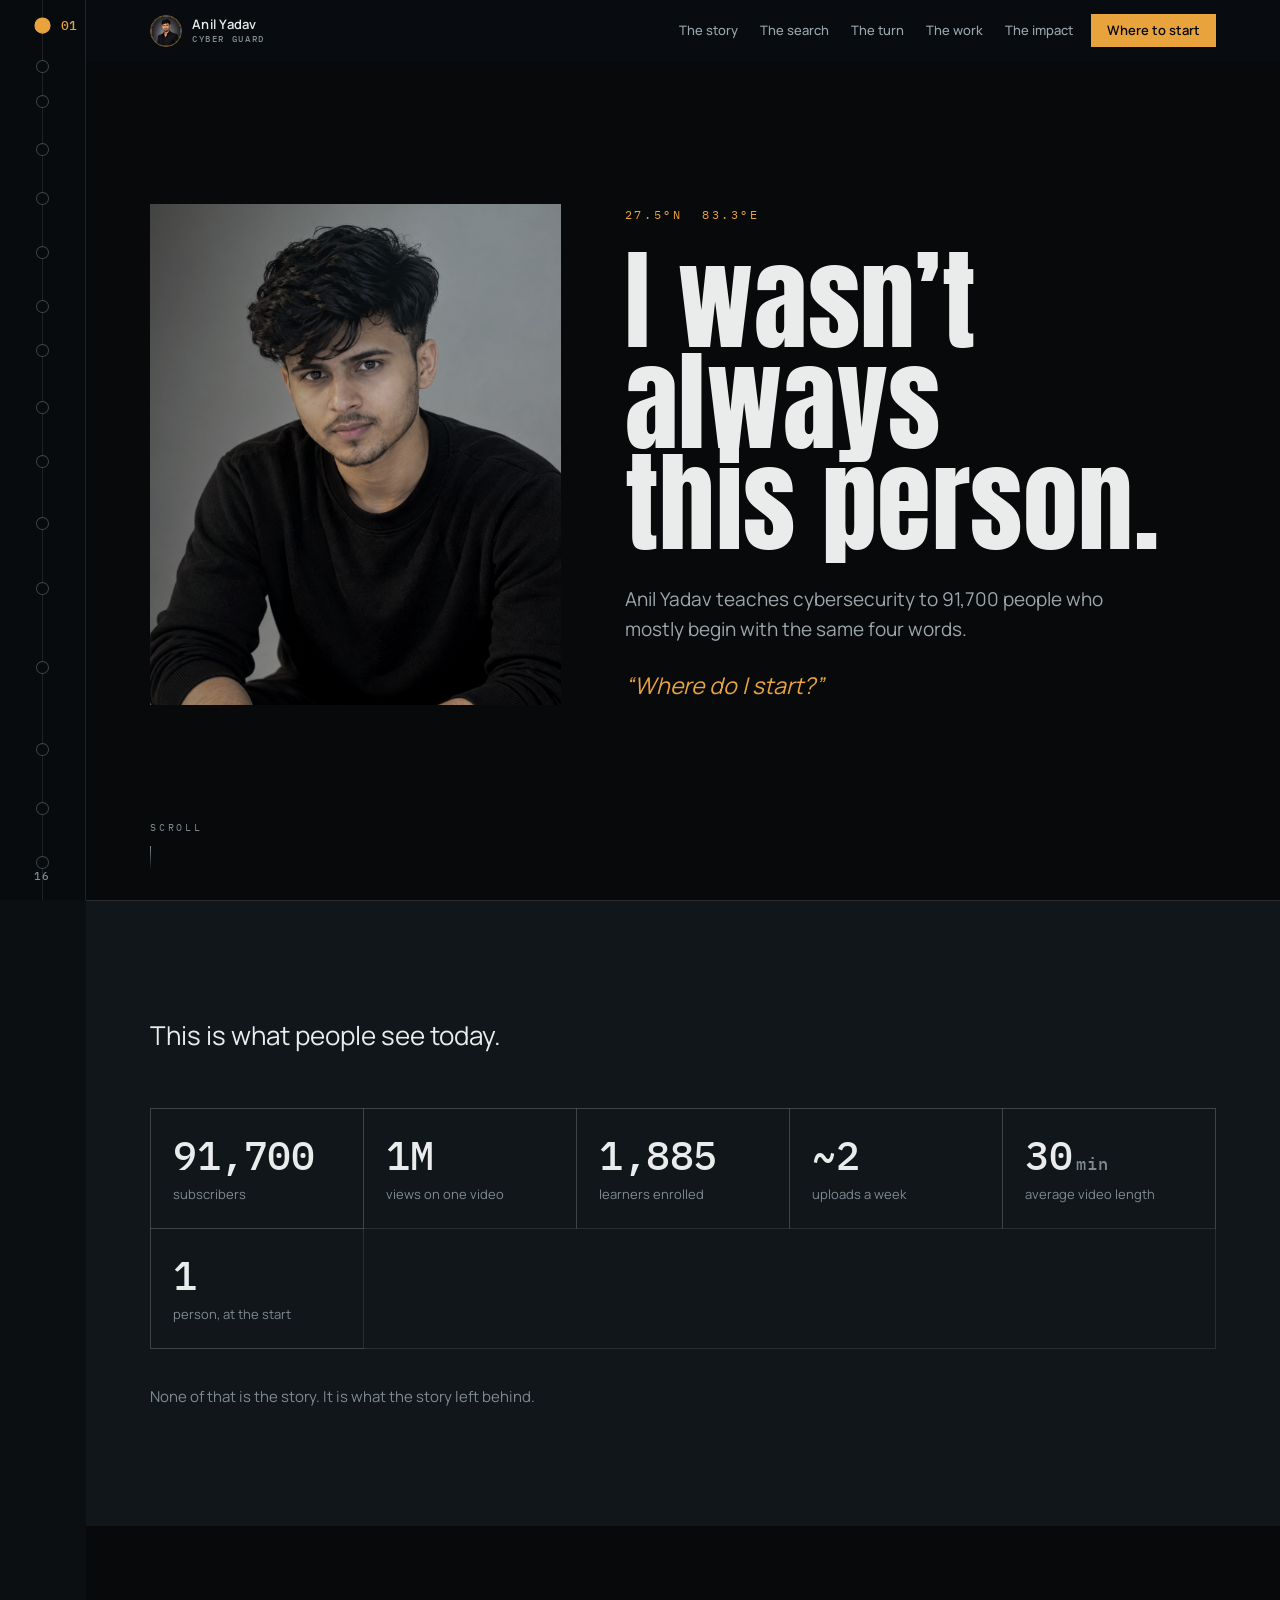
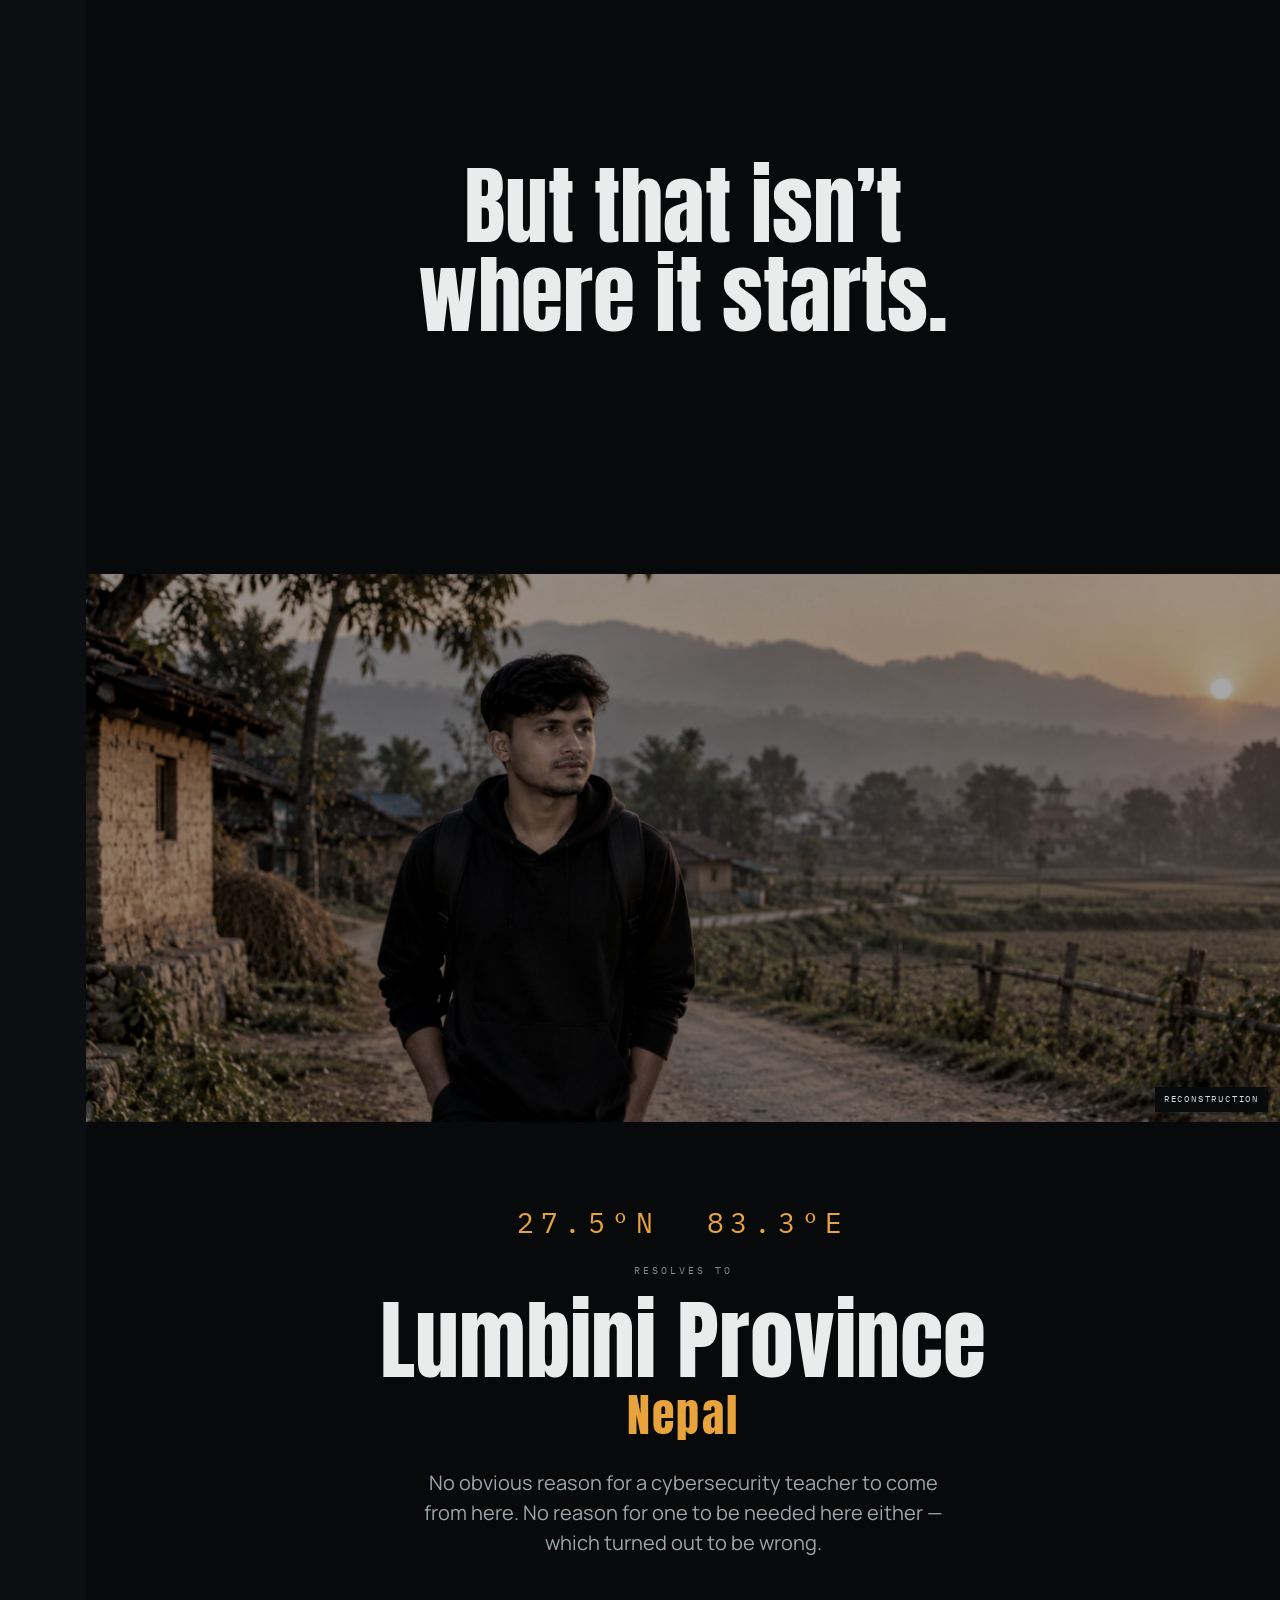
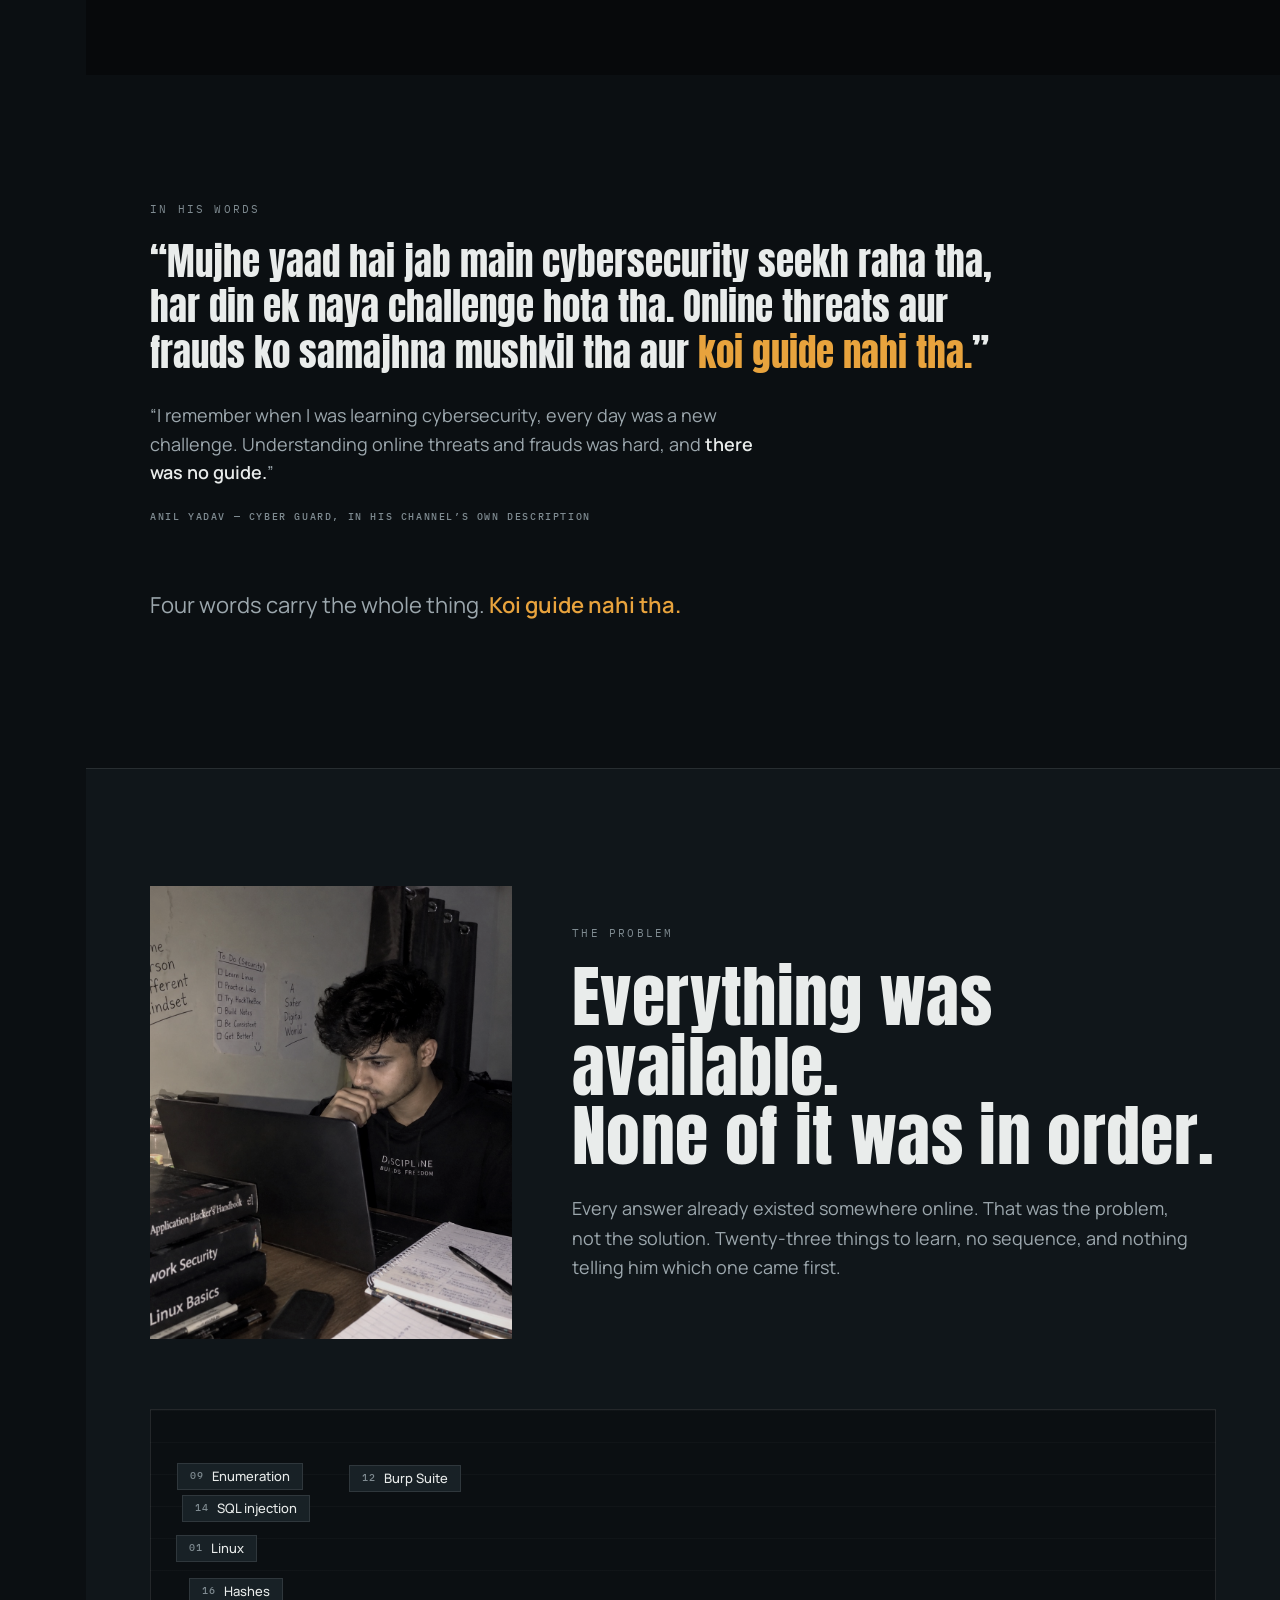
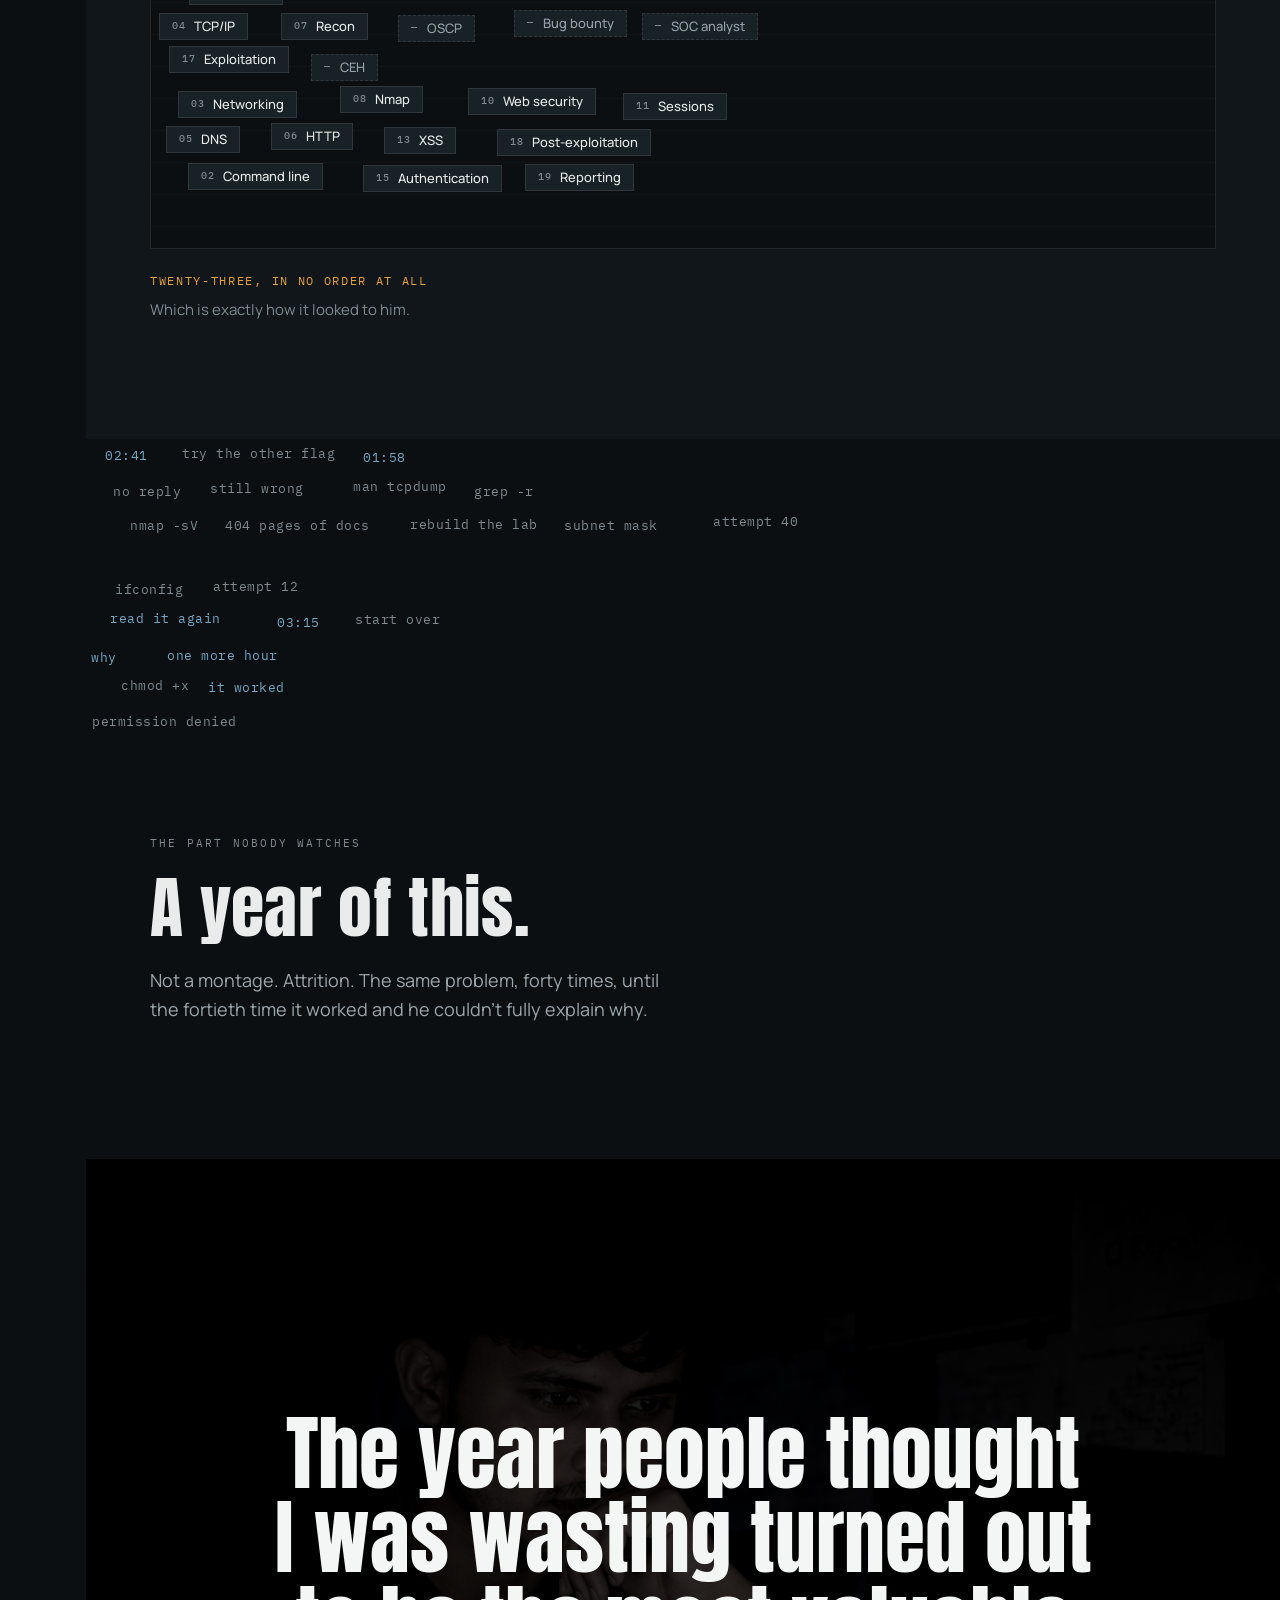
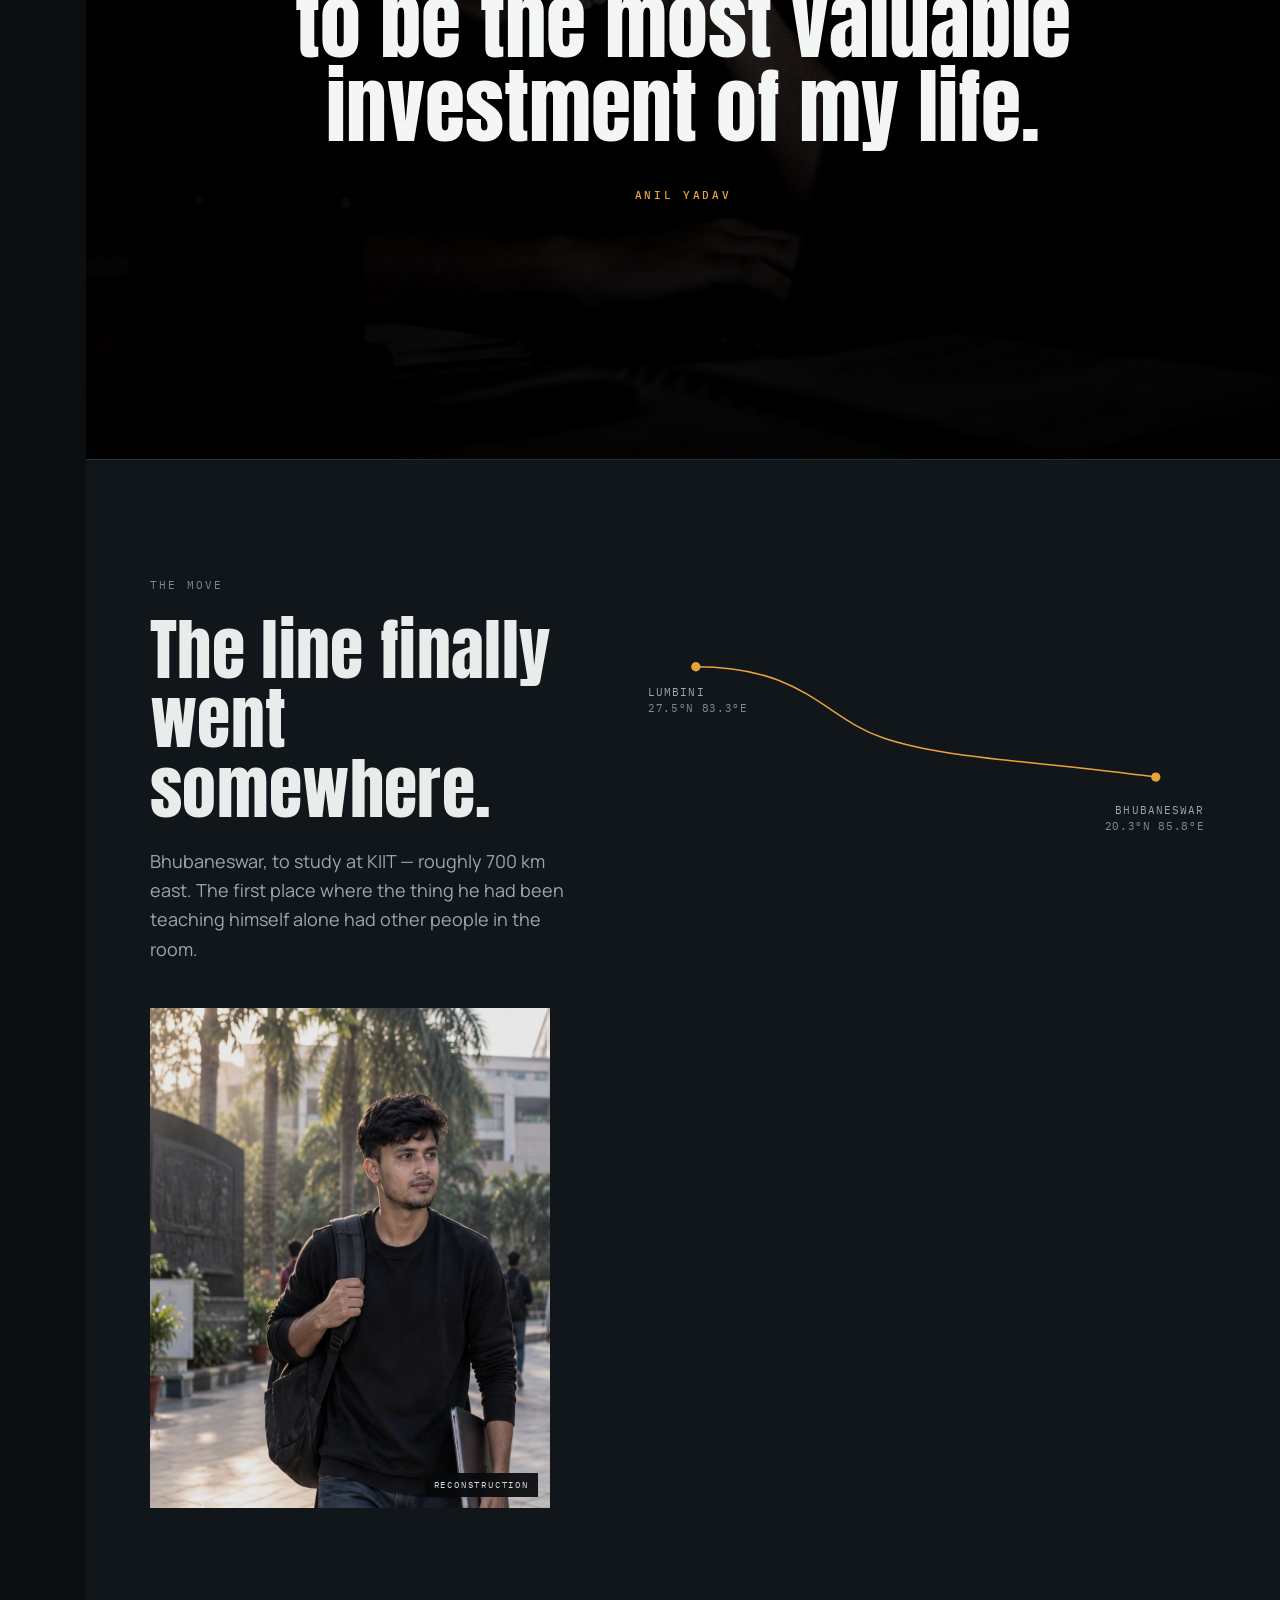
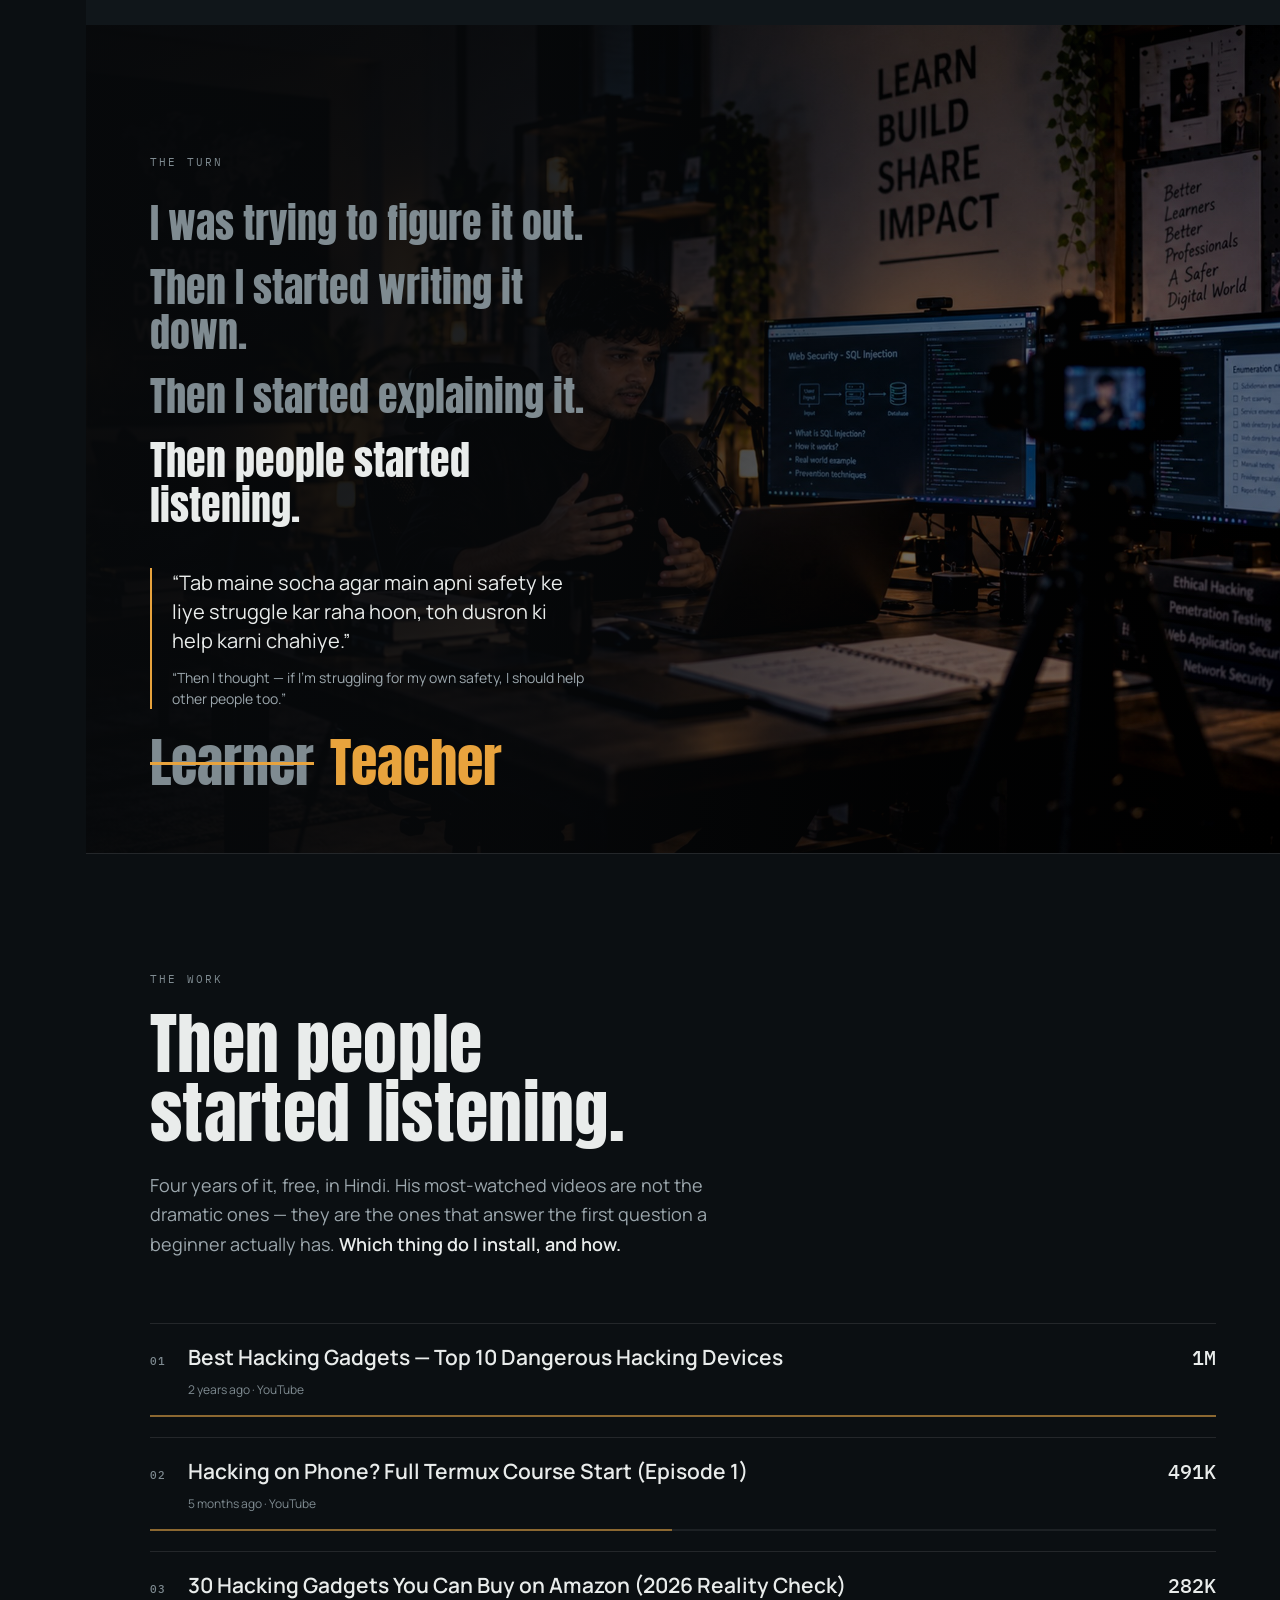
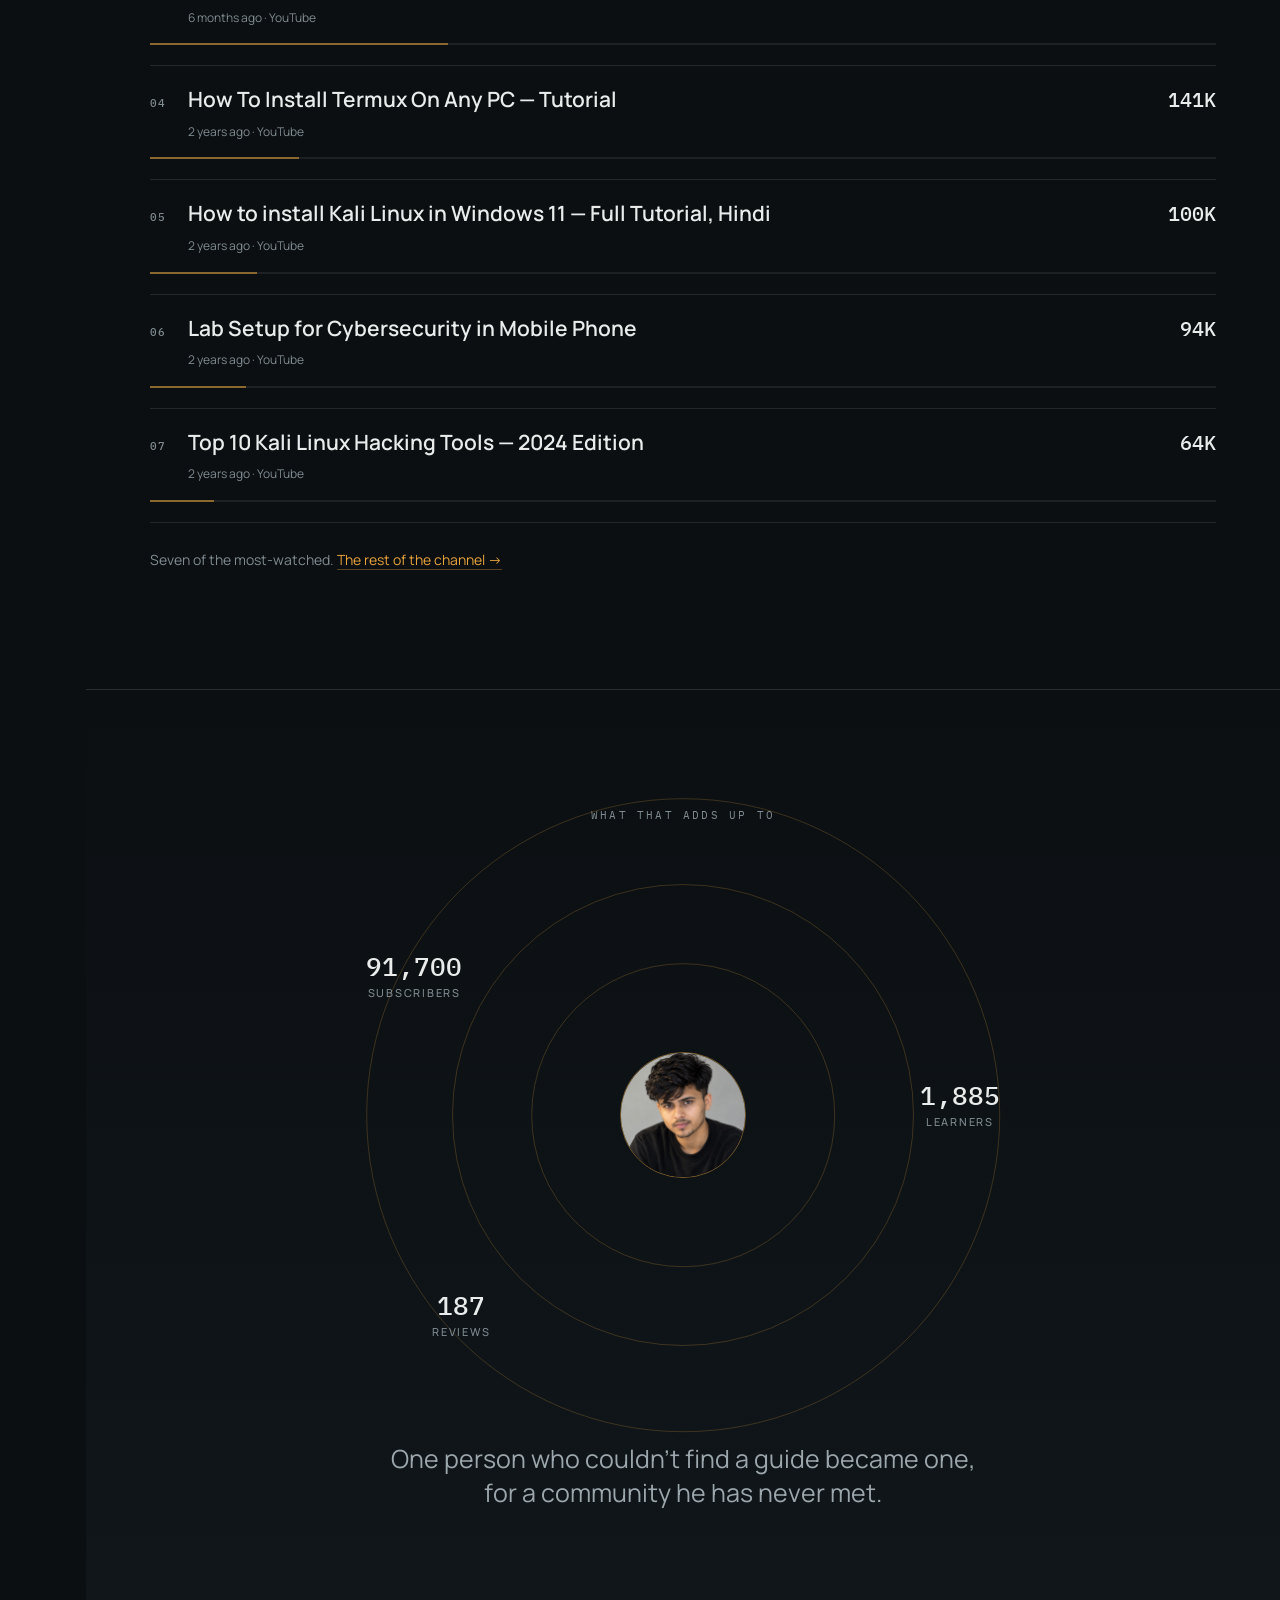
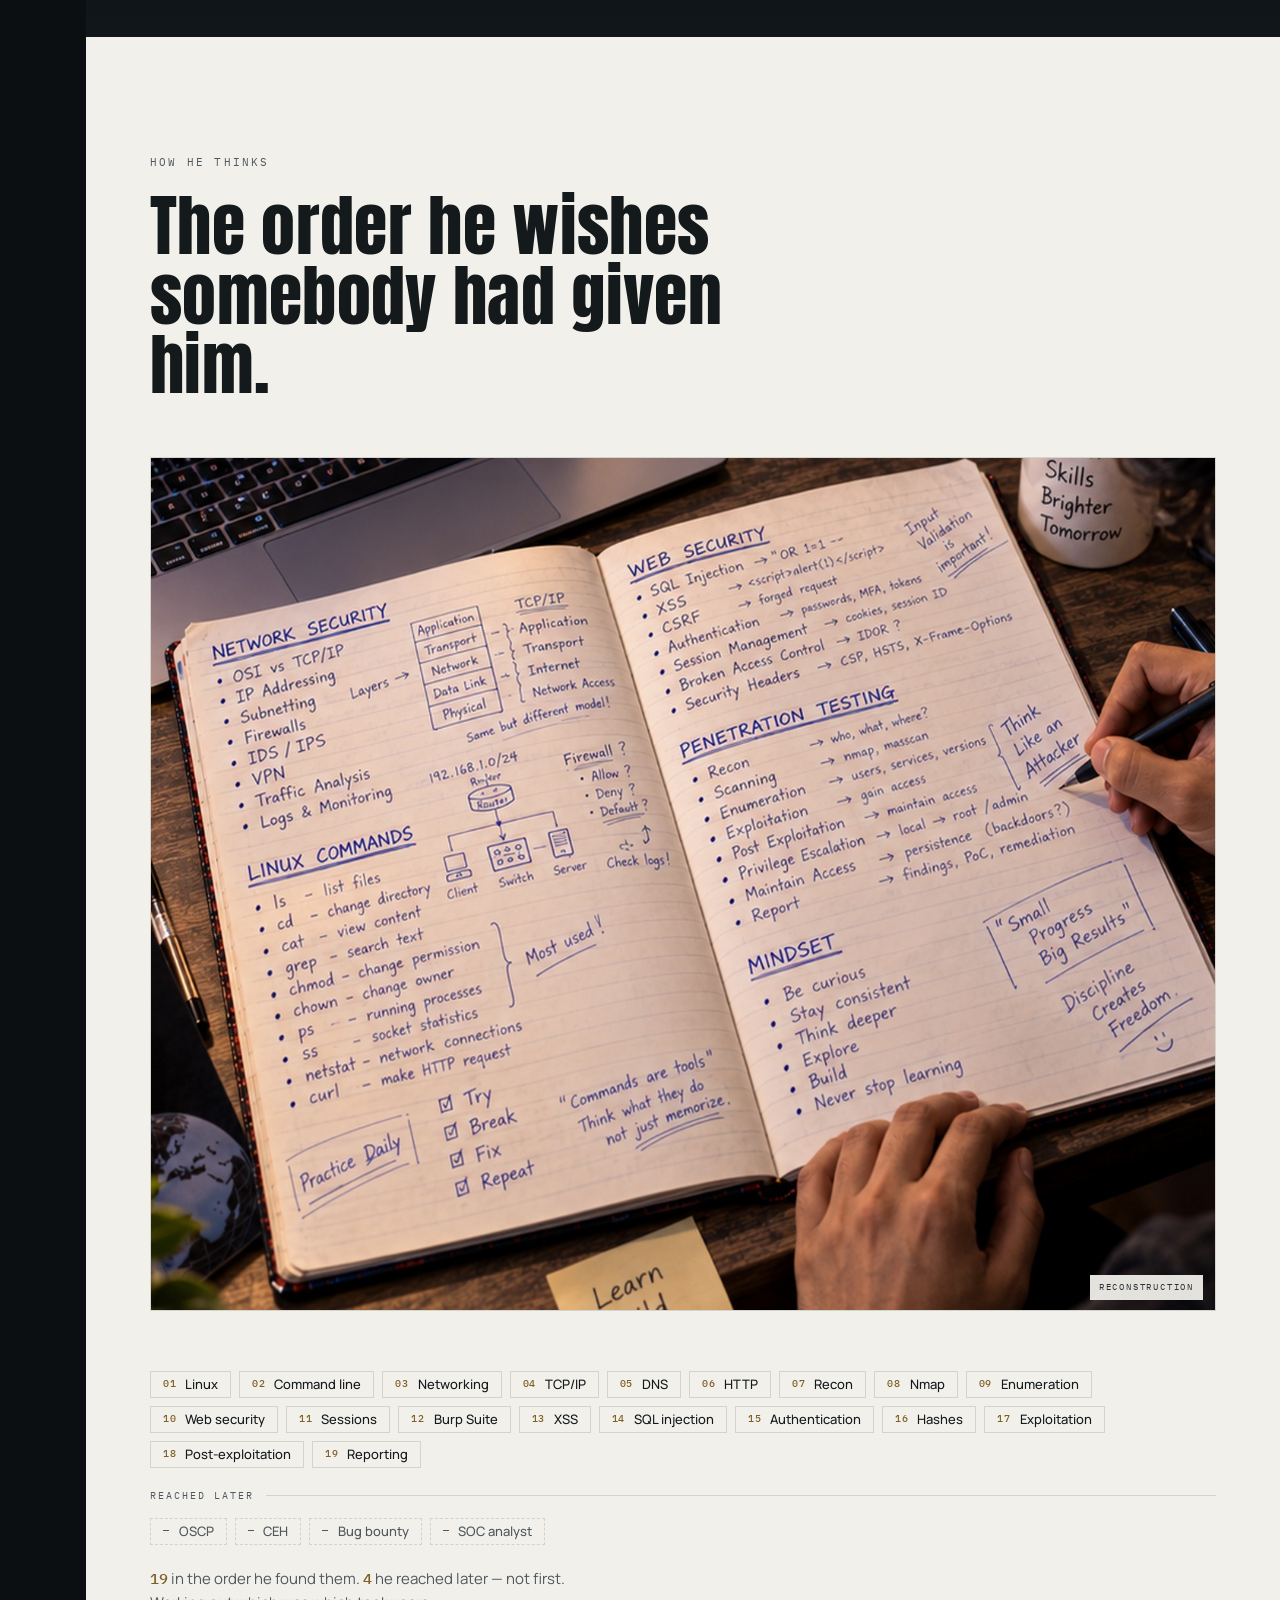
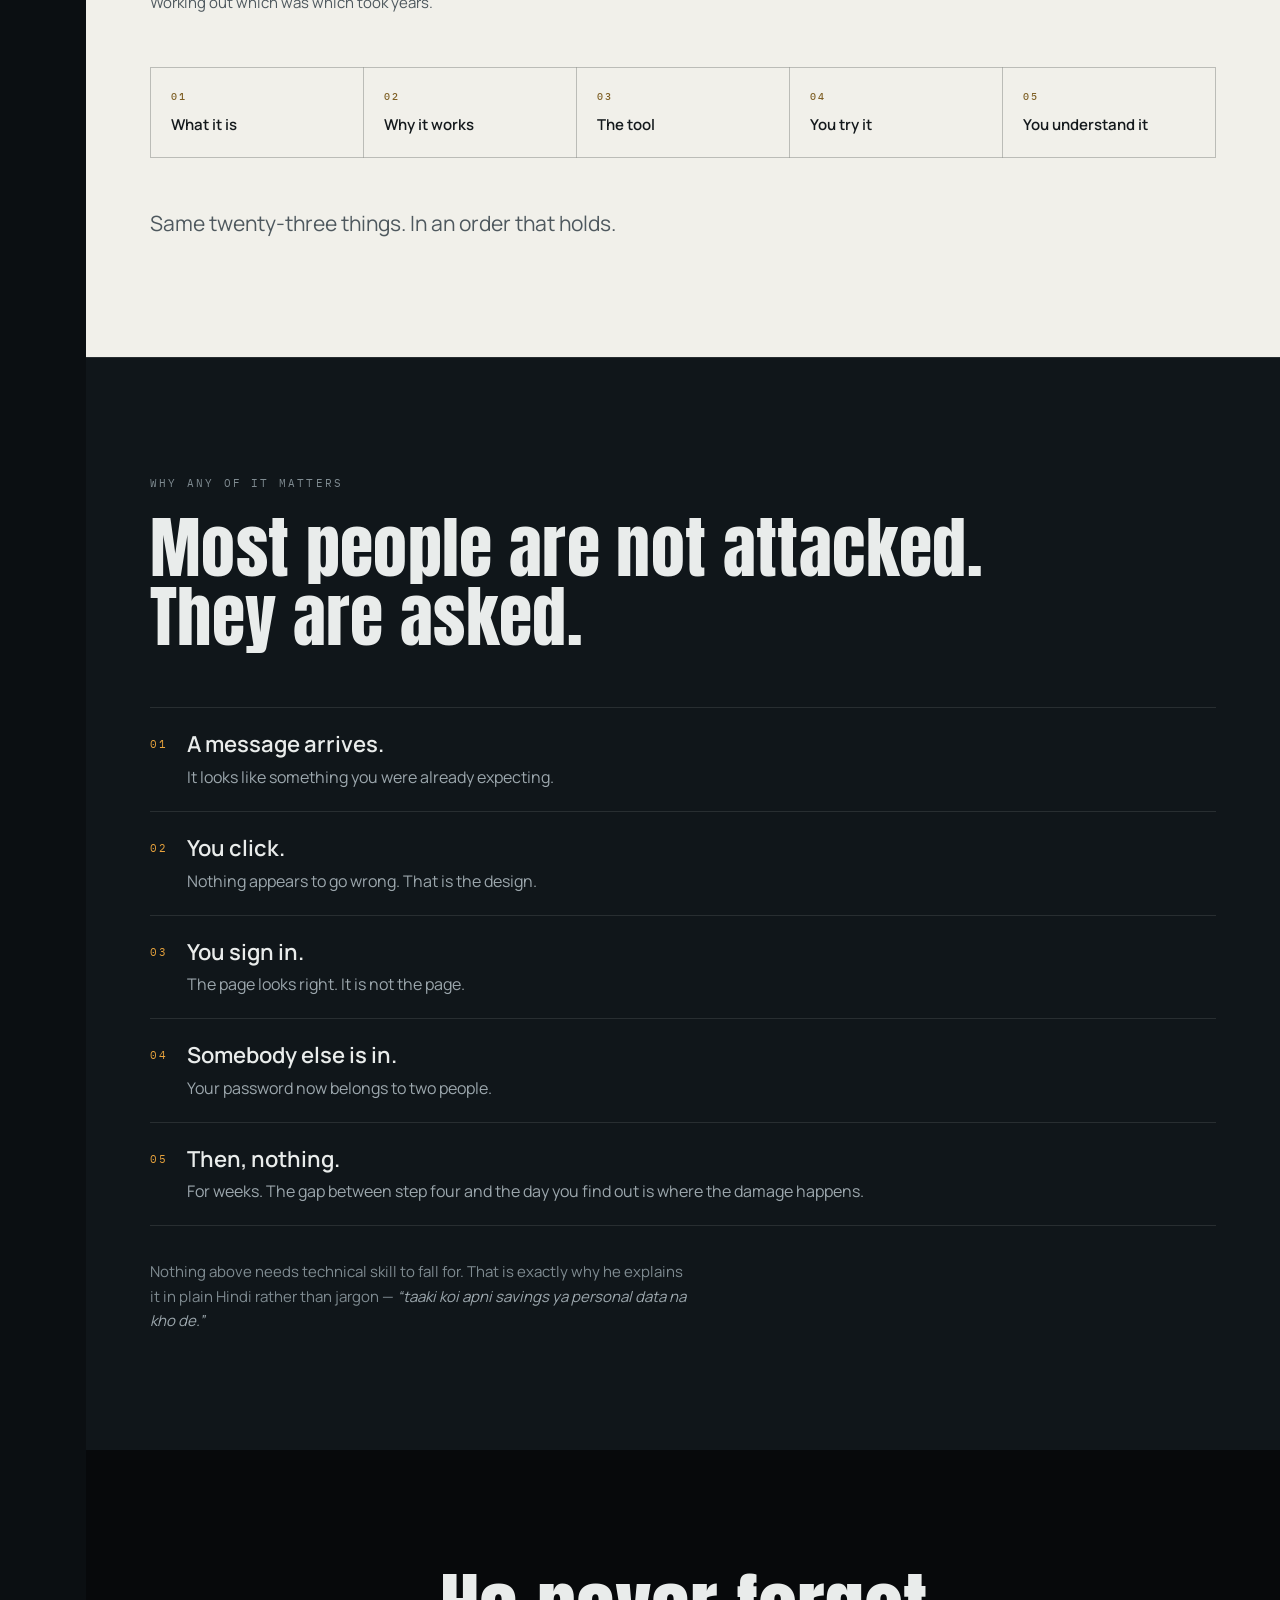
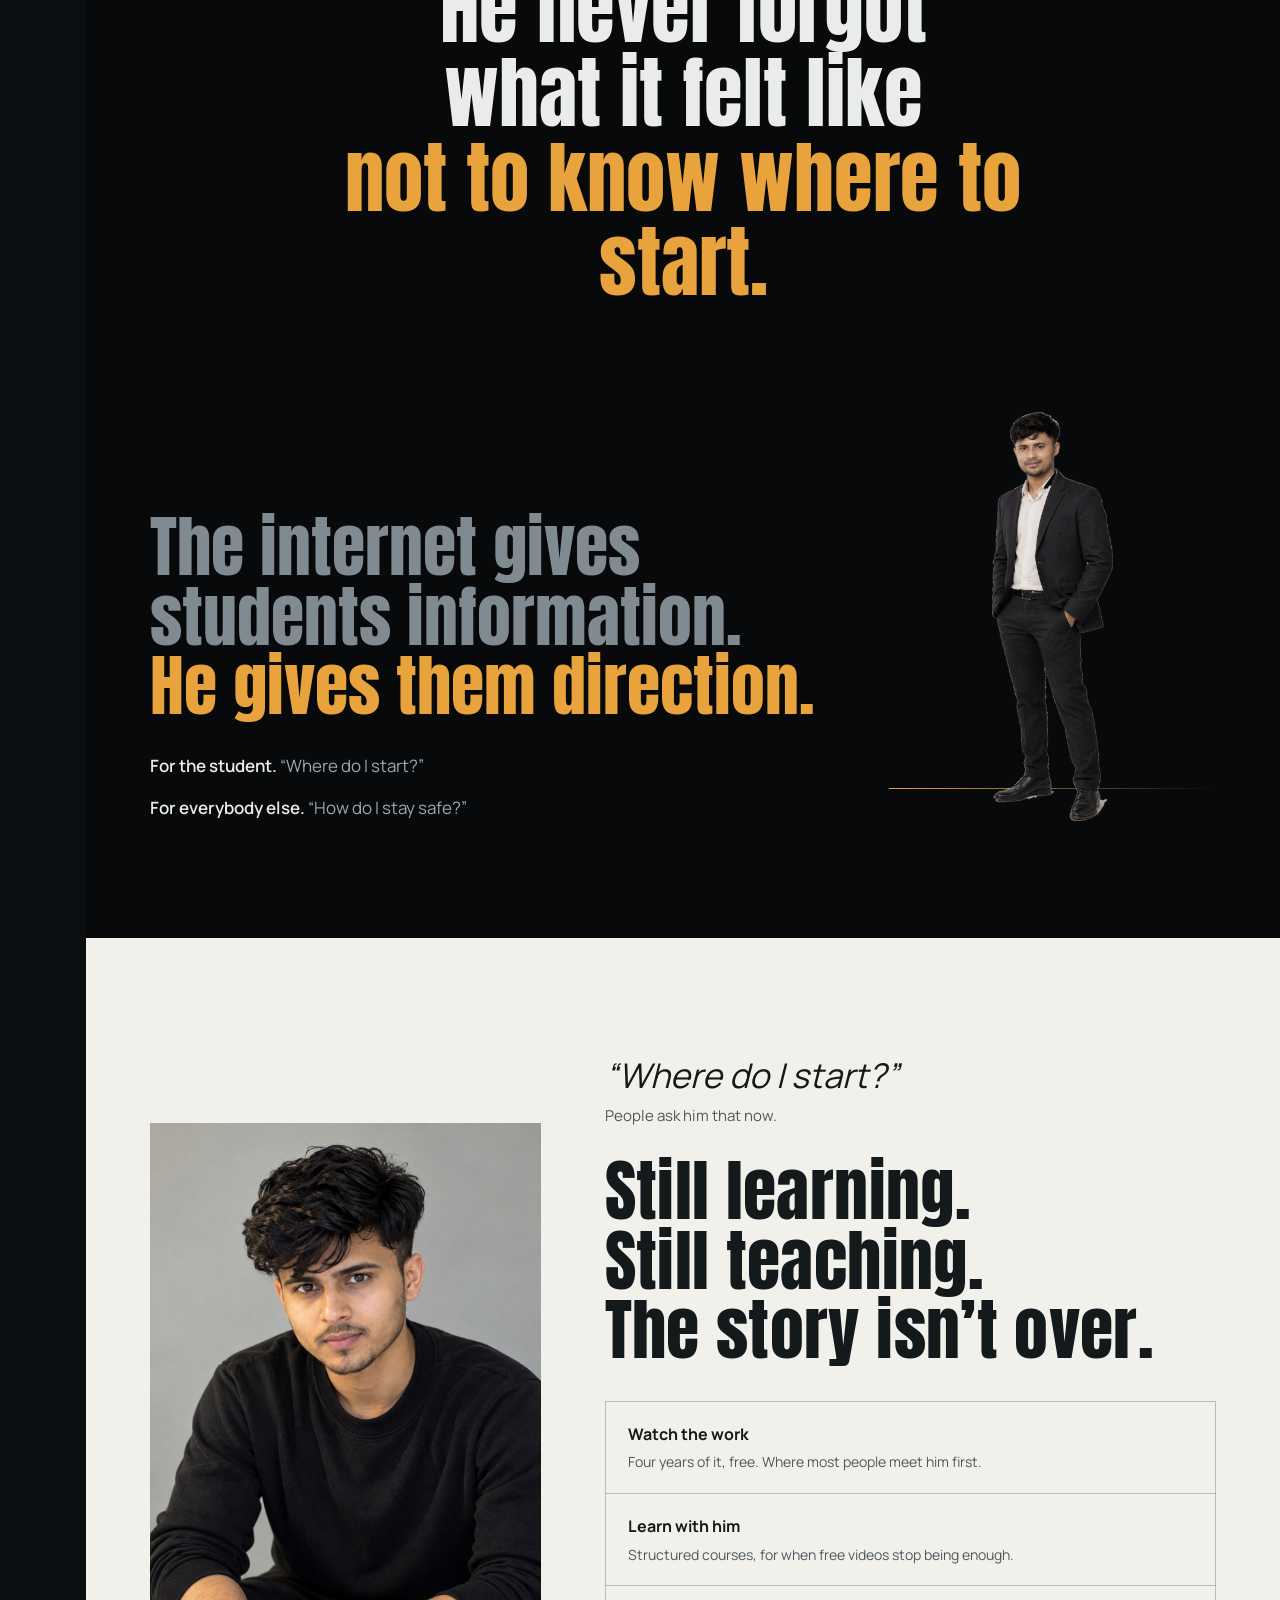
==== commit b3fcefd5: "Rebuild: his own voice, the work as proof, Anil as the mark" ====
--- a/index.html
+++ b/index.html
@@ -4,12 +4,13 @@
 <meta charset="utf-8">
 <meta name="viewport" content="width=device-width,initial-scale=1">
 <title>Anil Yadav — I wasn't always this person</title>
-<meta name="description" content="How someone who didn't know where to start became the person who shows others where to start. The story of Anil Yadav and Cyber Guard.">
+<meta name="description" content="The internet gives students information. Anil Yadav gives them direction. How someone who had no guide became the person 91,700 people learn from.">
 <meta name="robots" content="noindex,nofollow">
+<meta name="theme-color" content="#07090B">
 <meta property="og:title" content="Anil Yadav — I wasn't always this person">
-<meta property="og:description" content="How someone who didn't know where to start became the person who shows others where to start.">
+<meta property="og:description" content="The internet gives students information. He gives them direction.">
 <meta property="og:type" content="profile">
-<!-- PLACEHOLDER: og:image awaiting the Cyber Guard logo — 1200x630 -->
+<!-- PLACEHOLDER: og:image — 1200×630, pending the Cyber Guard logo -->
 <link rel="preconnect" href="https://fonts.googleapis.com">
 <link rel="preconnect" href="https://fonts.gstatic.com" crossorigin>
 <link rel="stylesheet" href="https://fonts.googleapis.com/css2?family=Anton&family=Manrope:wght@400;500;600;800&family=IBM+Plex+Mono:wght@400;500&display=swap">
@@ -19,7 +20,6 @@
 
 <a class="skip" href="#s01">Skip to the story</a>
 
-<!-- THE TRACE — a map of the film, not a decorative ruler -->
 <aside class="trace" aria-hidden="true">
   <div class="tline"><span id="tfill"></span></div>
   <div class="tnodes" id="tnodes"></div>
@@ -29,117 +29,111 @@
 
 <header class="nav" id="nav">
   <a class="brand" href="#s01">
-    <!-- PLACEHOLDER: Cyber Guard logo goes here. Set in type until the mark arrives. -->
-    <span class="bmark">CG</span>
-    <span class="bname">Cyber&nbsp;Guard</span>
+    <img class="bface" src="img/anil-avatar.jpg" alt="" width="400" height="400">
+    <span class="bname">Anil Yadav<i>Cyber Guard</i></span>
   </a>
-  <nav class="nl" aria-label="Sections">
-    <a href="#s04">Origin</a>
-    <a href="#s08">The year</a>
-    <a href="#s12">The method</a>
-    <a href="#s16">Now</a>
+  <nav class="nl" aria-label="Chapters">
+    <a href="#s04">The story</a>
+    <a href="#s06">The search</a>
+    <a href="#s10">The turn</a>
+    <a href="#s11">The work</a>
+    <a href="#s16">The impact</a>
   </nav>
   <a class="navcta" href="#s16">Where to start</a>
 </header>
 
 <main>
 
-<!-- ════════════════════════════ ACT ONE ════════════════════════════ -->
-
-<!-- S01 · COLD OPEN — no name, no face, no logo. The signal and a coordinate. -->
+<!-- ═══════════════════════ ACT I — THE UNKNOWN ═══════════════════════ -->
+
+<!-- S01 · COLD OPEN. Present-day Anil, seen first. The claim, unexplained. -->
 <section class="scene s01" data-scene="01" id="s01">
-  <div class="sig-open" aria-hidden="true"><i></i></div>
-  <p class="coord mono">27.5&deg;N&nbsp;&nbsp;83.3&deg;E</p>
-  <h1 class="open-line">I wasn&rsquo;t always<br>this person.</h1>
-  <p class="open-q">Where do I start?</p>
+  <figure class="openfig">
+    <img src="img/portrait-4x5.jpg" alt="Anil Yadav" width="1122" height="1402" fetchpriority="high">
+  </figure>
+  <div class="opentxt">
+    <p class="coord mono">27.5&deg;N&nbsp;&nbsp;83.3&deg;E</p>
+    <h1 class="open-line">I wasn&rsquo;t<br>always<br>this person.</h1>
+    <p class="open-sub">Anil Yadav teaches cybersecurity to 91,700 people who mostly begin with the same four words.</p>
+    <p class="open-q">&ldquo;Where do I start?&rdquo;</p>
+  </div>
   <div class="scrollcue mono" aria-hidden="true">scroll</div>
 </section>
 
-<!-- S02 · THE EVIDENCE, UNEXPLAINED — proof before the story that earns it -->
+<!-- S02 · THE EVIDENCE, UNEXPLAINED -->
 <section class="scene s02" data-scene="02" id="s02">
-  <p class="ev-lead">Before people knew his name,<br>he was just trying to figure it out.</p>
+  <p class="ev-lead">This is what people see today.</p>
   <ul class="ev">
-    <li class="rv"><b class="mono" data-count="91700">91,700</b><span>people subscribed</span></li>
-    <li class="rv"><b class="mono" data-count="1885">1,885</b><span>learners enrolled</span></li>
-    <li class="rv"><b class="mono" data-count="187">187</b><span>reviews written</span></li>
-    <li class="rv ev-hold"><b class="mono">&mdash;</b><span>total views <i>awaiting figure</i></span></li>
-    <li class="rv ev-hold"><b class="mono">&mdash;</b><span>videos published <i>awaiting figure</i></span></li>
+    <li class="rv"><b class="mono">91,700</b><span>subscribers</span></li>
+    <li class="rv"><b class="mono">1M</b><span>views on one video</span></li>
+    <li class="rv"><b class="mono">1,885</b><span>learners enrolled</span></li>
+    <li class="rv"><b class="mono">~2</b><span>uploads a week</span></li>
+    <li class="rv"><b class="mono">30<i>min</i></b><span>average video length</span></li>
     <li class="rv"><b class="mono">1</b><span>person, at the start</span></li>
   </ul>
   <p class="ev-foot">None of that is the story. It is what the story left behind.</p>
 </section>
 
-<!-- S03 · THE FACE — the first photograph, and only partially -->
+<!-- S03 · THE CUT. Everything stops. -->
 <section class="scene s03" data-scene="03" id="s03">
-  <figure class="facewrap">
-    <img class="face" src="img/anil-portrait.jpg" alt="Anil Yadav" width="1000" height="1000" loading="lazy">
-    <span class="facegrad" aria-hidden="true"></span>
+  <p class="cutline">But that isn&rsquo;t<br>where it starts.</p>
+</section>
+
+<!-- S04 · LUMBINI. Silence. The coordinate resolves. -->
+<section class="scene s04" data-scene="04" id="s04">
+  <figure class="origin">
+    <img src="img/origin.jpg" alt="" width="2400" height="1600" loading="lazy">
+    <figcaption class="reconstruction mono">reconstruction</figcaption>
   </figure>
-  <div class="facetxt">
-    <p class="kicker mono">The person</p>
-    <h2 class="name">Anil<br>Yadav</h2>
-    <p class="lede">He teaches cybersecurity to people who have never opened a terminal. This is how he got there &mdash; which is not the part he usually tells.</p>
-  </div>
-</section>
-
-<!-- S04 · THE ORIGIN REVEAL — the coordinate resolves -->
-<section class="scene s04" data-scene="04" id="s04">
   <div class="resolve">
     <p class="coord mono big">27.5&deg;N&nbsp;&nbsp;83.3&deg;E</p>
     <p class="resolves mono" aria-hidden="true">resolves to</p>
     <h2 class="place">Lumbini Province<br><span>Nepal</span></h2>
-  </div>
-  <figure class="origin">
-    <img src="img/origin.jpg" alt="" width="2400" height="1600" loading="lazy">
-  </figure>
-  <p class="origin-line">A place with no obvious reason<br>to produce a cybersecurity teacher.</p>
-</section>
-
-<!-- S05 · THE ABSENCE — four absences, then silence -->
+    <p class="origin-line">No obvious reason for a cybersecurity teacher to come from here. No reason for one to be needed here either &mdash; which turned out to be wrong.</p>
+  </div>
+</section>
+
+<!-- S05 · THE ABSENCE — in his own words -->
 <section class="scene s05" data-scene="05" id="s05">
-  <p class="kicker mono">What he did not have</p>
-  <ul class="absence">
-    <li class="rv">No one in the family who worked in it.</li>
-    <li class="rv">No school nearby that taught it.</li>
-    <li class="rv">No mentor to ask when it broke.</li>
-    <li class="rv">No obvious place to begin.</li>
-  </ul>
-  <p class="absq rv">Where do I start?</p>
-  <p class="absfoot rv">So he figured it out.</p>
-</section>
-
-<!-- ════════════════════════════ ACT TWO ════════════════════════════ -->
-
-<!-- S06 · THE SEARCH — twenty-three terms, no order -->
+  <p class="kicker mono">In his words</p>
+  <blockquote class="hislead">
+    <p class="hi">&ldquo;Mujhe yaad hai jab main cybersecurity seekh raha tha, har din ek naya challenge hota tha. Online threats aur frauds ko samajhna mushkil tha aur <em>koi guide nahi tha.</em>&rdquo;</p>
+    <p class="en">&ldquo;I remember when I was learning cybersecurity, every day was a new challenge. Understanding online threats and frauds was hard, and <em>there was no guide.</em>&rdquo;</p>
+    <cite>Anil Yadav &mdash; Cyber Guard, in his channel&rsquo;s own description</cite>
+  </blockquote>
+  <p class="absfoot rv">Four words carry the whole thing. <b>Koi guide nahi tha.</b></p>
+</section>
+
+<!-- ═══════════════════════ ACT II — THE SEARCH ═══════════════════════ -->
+
+<!-- S06 · THE SEARCH — everything available, nothing in order -->
 <section class="scene s06" data-scene="06" id="s06">
   <div class="s06grid">
     <figure class="s06img">
       <img src="img/real-desk-4x5.jpg" alt="" width="1000" height="1250" loading="lazy">
     </figure>
     <div class="s06txt">
-      <p class="kicker mono">2019 &mdash; the problem</p>
+      <p class="kicker mono">The problem</p>
       <h2 class="h2">Everything was available.<br>None of it was in order.</h2>
-      <p class="body">Every answer he needed already existed somewhere on the internet. That was the problem. Twenty&#8209;three things to learn, no sequence, and no way to tell which one came first.</p>
-    </div>
-  </div>
-  <div class="field" id="field" aria-label="Twenty-three topics, unordered">
-    <span class="spine" aria-hidden="true"></span>
-  </div>
-  <p class="fstate mono" id="fstate">Twenty-three, in no order at all.</p>
-  <p class="fsub" id="fsub">Which is exactly how it looked to him.</p>
-</section>
-
-<!-- S07 · THE MONTAGE — time passing, nothing to show for it -->
+      <p class="body">Every answer already existed somewhere online. That was the problem, not the solution. Twenty&#8209;three things to learn, no sequence, and nothing telling him which one came first.</p>
+    </div>
+  </div>
+  <div class="field" id="field" aria-label="Twenty-three topics, unordered"></div>
+  <p class="fstate mono">Twenty-three, in no order at all</p>
+  <p class="fsub">Which is exactly how it looked to him.</p>
+</section>
+
+<!-- S07 · THE MONTAGE — a year compressed -->
 <section class="scene s07" data-scene="07" id="s07">
   <div class="frags" id="frags" aria-hidden="true"></div>
   <div class="s07txt">
-    <p class="kicker mono">2019 &ndash; 2020</p>
+    <p class="kicker mono">The part nobody watches</p>
     <h2 class="h2">A year of this.</h2>
-    <p class="body">Not a montage. Attrition. The same problem, forty times, until the fortieth time it worked and he could not fully explain why.</p>
-  </div>
-</section>
-
-<!-- S08 · THE YEAR — the peak of Act II. His words, alone. -->
+    <p class="body">Not a montage. Attrition. The same problem, forty times, until the fortieth time it worked and he couldn&rsquo;t fully explain why.</p>
+  </div>
+</section>
+
+<!-- S08 · THE YEAR — the peak. His words, alone. -->
 <section class="scene s08" data-scene="08" id="s08">
   <div class="yearbg" aria-hidden="true"></div>
   <blockquote class="year">
@@ -148,15 +142,16 @@
   </blockquote>
 </section>
 
-<!-- S09 · THE MOVE — the signal from S01 becomes a route -->
+<!-- S09 · THE MOVE -->
 <section class="scene s09" data-scene="09" id="s09">
   <div class="s09grid">
     <div class="s09txt">
       <p class="kicker mono">The move</p>
       <h2 class="h2">The line finally<br>went somewhere.</h2>
-      <p class="body">He left for Bhubaneswar to study at KIIT &mdash; roughly 700&nbsp;km east of where he started, and the first place where the thing he had been teaching himself alone had other people in the room.</p>
+      <p class="body">Bhubaneswar, to study at KIIT &mdash; roughly 700&nbsp;km east. The first place where the thing he had been teaching himself alone had other people in the room.</p>
       <figure class="campus">
         <img src="img/campus.jpg" alt="" width="1200" height="1500" loading="lazy">
+        <figcaption class="reconstruction mono">reconstruction</figcaption>
       </figure>
     </div>
     <div class="sig" id="sig">
@@ -171,23 +166,43 @@
   </div>
 </section>
 
-<!-- S10 · CYBER GUARD BEGINS — learner becomes creator -->
+<!-- S10 · THE TURN — learner becomes teacher, in his own words -->
 <section class="scene s10" data-scene="10" id="s10">
   <figure class="s10img">
     <img src="img/studio-wide.jpg" alt="" width="2400" height="1350" loading="lazy">
   </figure>
   <div class="s10txt">
-    <p class="kicker mono">Cyber Guard</p>
-    <h2 class="h2 turn"><s>Learner</s> <em>Creator</em></h2>
-    <p class="body">He did not start a business. He worked something out, and thought it might save somebody else a year.</p>
-  </div>
-</section>
-
-<!-- ═══════════════════════════ ACT THREE ═══════════════════════════ -->
-
-<!-- S11 · PEOPLE STARTED LISTENING — the numbers from S02, earned -->
+    <p class="kicker mono">The turn</p>
+    <ol class="steps">
+      <li class="rv">I was trying to figure it out.</li>
+      <li class="rv">Then I started writing it down.</li>
+      <li class="rv">Then I started explaining it.</li>
+      <li class="rv turnlast">Then people started listening.</li>
+    </ol>
+    <blockquote class="hisquote">
+      <p class="hi">&ldquo;Tab maine socha agar main apni safety ke liye struggle kar raha hoon, toh dusron ki help karni chahiye.&rdquo;</p>
+      <p class="en">&ldquo;Then I thought &mdash; if I&rsquo;m struggling for my own safety, I should help other people too.&rdquo;</p>
+    </blockquote>
+    <p class="turnout"><s>Learner</s> <em>Teacher</em></p>
+  </div>
+</section>
+
+<!-- ═══════════════════════ ACT III — THE IMPACT ═══════════════════════ -->
+
+<!-- S11 · THE WORK — the proof layer. Real videos, real numbers. -->
 <section class="scene s11" data-scene="11" id="s11">
-  <p class="kicker mono center">What happened next</p>
+  <div class="workhead">
+    <p class="kicker mono">The work</p>
+    <h2 class="h2">Then people<br>started listening.</h2>
+    <p class="body">Four years of it, free, in Hindi. His most-watched videos are not the dramatic ones &mdash; they are the ones that answer the first question a beginner actually has. <b>Which thing do I install, and how.</b></p>
+  </div>
+  <ol class="work" id="work"></ol>
+  <p class="workfoot">Seven of the most-watched. <a href="https://www.youtube.com/@nrcyberguard/videos" target="_blank" rel="noopener">The rest of the channel &rarr;</a></p>
+</section>
+
+<!-- S12 · THE SCALE -->
+<section class="scene s12" data-scene="12" id="s12">
+  <p class="kicker mono center">What that adds up to</p>
   <div class="rings" id="rings">
     <span class="ring r1" aria-hidden="true"></span>
     <span class="ring r2" aria-hidden="true"></span>
@@ -197,17 +212,18 @@
     <b class="rl rl2 mono rv">1,885<i>learners</i></b>
     <b class="rl rl3 mono rv">187<i>reviews</i></b>
   </div>
-  <p class="ringline">One person became a community he has never met.</p>
-</section>
-
-<!-- S12 · THE TEACHER — the noise from S06 sorts -->
-<section class="scene s12" data-scene="12" id="s12">
-  <div class="s12head">
-    <p class="kicker mono">The method</p>
+  <p class="ringline">One person who couldn&rsquo;t find a guide became one, for a community he has never met.</p>
+</section>
+
+<!-- S13 · THE METHOD — how Anil thinks -->
+<section class="scene s13" data-scene="13" id="s13">
+  <div class="s13head">
+    <p class="kicker mono">How he thinks</p>
     <h2 class="h2">The order he wishes<br>somebody had given him.</h2>
   </div>
-  <figure class="s12img">
+  <figure class="s13img">
     <img src="img/notebook-page.jpg" alt="A handwritten notebook spread listing network security, Linux commands, web security and penetration testing" width="1400" height="1120" loading="lazy">
+    <figcaption class="reconstruction mono">reconstruction</figcaption>
   </figure>
   <div class="sorted" id="sorted" aria-label="The same twenty-three topics, in sequence"></div>
   <p class="sortnote"><b class="mono">19</b> in the order he found them. <b class="mono">4</b> he reached later &mdash; not first. Working out which was which took years.</p>
@@ -218,12 +234,12 @@
     <li class="rv"><b class="mono">04</b> You try it</li>
     <li class="rv"><b class="mono">05</b> You understand it</li>
   </ol>
-  <p class="s12foot">Same twenty-three things. In an order that holds.</p>
-</section>
-
-<!-- S13 · THE RECONSTRUCTION — the grammar changes -->
-<section class="scene s13" data-scene="13" id="s13">
-  <p class="kicker mono">Why it matters</p>
+  <p class="s13foot">Same twenty-three things. In an order that holds.</p>
+</section>
+
+<!-- S14 · THE RECONSTRUCTION — different grammar, deliberately -->
+<section class="scene s14" data-scene="14" id="s14">
+  <p class="kicker mono">Why any of it matters</p>
   <h2 class="h2">Most people are not attacked.<br>They are asked.</h2>
   <ol class="board">
     <li class="rv"><span class="ex mono">01</span><b>A message arrives.</b><span>It looks like something you were already expecting.</span></li>
@@ -232,26 +248,19 @@
     <li class="rv"><span class="ex mono">04</span><b>Somebody else is in.</b><span>Your password now belongs to two people.</span></li>
     <li class="rv last"><span class="ex mono">05</span><b>Then, nothing.</b><span>For weeks. The gap between step four and the day you find out is where the damage happens.</span></li>
   </ol>
-  <p class="boardfoot">Nothing above requires technical skill to fall for &mdash; which is the whole reason he explains it in plain language rather than jargon.</p>
-</section>
-
-<!-- S14 · THE REALISATION — the climax. Type on black. -->
-<section class="scene s14" data-scene="14" id="s14">
+  <p class="boardfoot">Nothing above needs technical skill to fall for. That is exactly why he explains it in plain Hindi rather than jargon &mdash; <i>&ldquo;taaki koi apni savings ya personal data na kho de.&rdquo;</i></p>
+</section>
+
+<!-- S15 · THE REALISATION + THE MISSION -->
+<section class="scene s15" data-scene="15" id="s15">
   <p class="climax">He never forgot what it felt like<br><em>not to know where to start.</em></p>
-  <p class="climax-sub mono">&mdash; which is the whole answer to why he teaches</p>
-</section>
-
-<!-- S15 · THE MISSION — the signal becomes a path pointing away from him -->
-<section class="scene s15" data-scene="15" id="s15">
   <div class="mission">
     <div class="mtxt">
-      <p class="kicker mono">The mission</p>
-      <h2 class="mline">Make cybersecurity<br>understandable.</h2>
+      <p class="mline">The internet gives students information.<br><em>He gives them direction.</em></p>
       <div class="mtwo">
         <p class="rv"><b>For the student.</b> &ldquo;Where do I start?&rdquo;</p>
         <p class="rv"><b>For everybody else.</b> &ldquo;How do I stay safe?&rdquo;</p>
       </div>
-      <p class="mfoot">He sits at the intersection, which is a narrower place to stand than it sounds.</p>
     </div>
     <figure class="mfig">
       <span class="mpath" aria-hidden="true"></span>
@@ -260,7 +269,7 @@
   </div>
 </section>
 
-<!-- S16 · THE STORY ISN'T OVER — the full portrait, finally -->
+<!-- S16 · THE STORY ISN'T OVER -->
 <section class="scene s16" data-scene="16" id="s16">
   <div class="endgrid">
     <figure class="endfig">
@@ -272,11 +281,11 @@
       <h2 class="h2">Still learning.<br>Still teaching.<br>The story isn&rsquo;t over.</h2>
       <div class="doors">
         <a class="door" href="https://www.youtube.com/@nrcyberguard" target="_blank" rel="noopener">
-          <b>Watch his work</b><span>The channel, free, and where most people meet him first.</span></a>
+          <b>Watch the work</b><span>Four years of it, free. Where most people meet him first.</span></a>
         <a class="door" href="https://www.udemy.com/user/cyber-guard-2/" target="_blank" rel="noopener">
           <b>Learn with him</b><span>Structured courses, for when free videos stop being enough.</span></a>
         <a class="door" href="https://www.youtube.com/@nrcyberguard" target="_blank" rel="noopener">
-          <b>Join the community</b><span>Cyber Army &mdash; the people already doing this alongside him.</span></a>
+          <b>Join Cyber Army</b><span>The community he started for exactly this reason.</span></a>
       </div>
     </div>
   </div>
@@ -286,7 +295,7 @@
 
 <footer class="foot">
   <p class="fname">Anil Yadav &mdash; Cyber Guard</p>
-  <p class="fnote">Figures shown are as published on his channel and course profile. Photography on this page is illustrative.</p>
+  <p class="fnote">Subscriber, view and enrolment figures are as published on his YouTube channel and course profile. Images marked <i>reconstruction</i> are cinematic reconstructions, not archival photographs.</p>
   <p class="fnote">&copy; <span id="yr">2026</span> Anil Yadav. Site by <a href="https://ranatahirbilal.github.io/" target="_blank" rel="noopener">Rana Tahir Bilal</a>.</p>
 </footer>
 
--- a/cg.css
+++ b/cg.css
@@ -109,15 +109,28 @@
   background:rgba(11,15,18,.72); backdrop-filter:blur(14px);
   border-bottom:1px solid transparent; transition:border-color .3s, background .3s;
 }
-.nav.lit{ border-bottom-color:var(--rule) }
+.nav.lit{
+  border-bottom-color:var(--rule);
+  /* a fixed bar's real backdrop is whatever scrolls under it, which the DOM
+     cannot express — over the two paper scenes .72 composited to 3.36:1 on the
+     nav links. Nearly opaque once scrolled, so it reads the same over both. */
+  background:rgba(8,11,14,.94);
+}
 .brand{ display:flex; align-items:center; gap:10px; text-decoration:none; margin-right:auto }
-/* PLACEHOLDER MARK — replaced when the real logo arrives */
-.bmark{
-  width:30px; height:30px; display:grid; place-items:center; flex:none;
-  border:1px solid rgba(232,163,61,.55); color:var(--sig);
-  font:500 11px/1 var(--mono); letter-spacing:.04em;
-}
-.bname{ font:600 14px/1 var(--body); letter-spacing:.10em; text-transform:uppercase; color:var(--txt) }
+/* §16 — Anil is the mark. Not a shield. */
+.bface{
+  width:32px; height:32px; flex:none; border-radius:50%;
+  object-fit:cover; object-position:52% 22%;
+  border:1px solid rgba(232,163,61,.5);
+}
+.bname{
+  display:flex; flex-direction:column; gap:3px;
+  font:600 13px/1 var(--body); letter-spacing:.02em; color:var(--txt);
+}
+.bname i{
+  font:500 9px/1 var(--mono); font-style:normal; letter-spacing:.18em;
+  text-transform:uppercase; color:var(--txt-3);
+}
 .nl{ display:flex; gap:22px }
 .nl a{ font:500 13px/1 var(--body); color:var(--txt-2); text-decoration:none; transition:color .2s }
 .nl a:hover{ color:var(--txt) }
@@ -127,7 +140,7 @@
 }
 .navcta:hover{ background:#F5B457 }
 @media (max-width:820px){ .nl{ display:none } }
-@media (max-width:420px){ .bname{ display:none } }
+@media (max-width:400px){ .bname i{ display:none } }
 
 /* ---------- SCENE SHELL ------------------------------------------------ */
 .scene{ position:relative; padding:clamp(88px,13vh,150px) var(--pad); scroll-margin-top:72px }
@@ -148,146 +161,141 @@
 html.anim .rv.in{ opacity:1; transform:none }
 
 /* ══════════════════ S01 — COLD OPEN ══════════════════ */
+/* §5: present-day Anil is revealed FIRST. The withholding is the claim,
+   not the face — you see exactly who he is and still don't know why. */
 .s01{
-  min-height:100svh; display:flex; flex-direction:column;
-  justify-content:center; align-items:flex-start;
-  background:var(--ink-0); overflow:hidden;
-}
-.sig-open{ position:absolute; left:0; right:0; top:38%; height:1px; background:rgba(233,236,235,.07) }
-.sig-open i{
-  position:absolute; top:0; left:0; height:1px; width:26%;
-  background:linear-gradient(90deg,transparent,var(--sig),transparent);
-  animation:pulse 7s cubic-bezier(.4,0,.3,1) infinite;
-}
-@keyframes pulse{ 0%{ left:-28% } 55%{ left:104% } 100%{ left:104% } }
-.coord{
-  font-size:12px; letter-spacing:.22em; color:var(--sig);
-  margin:0 0 34px; position:relative;
-}
+  min-height:100svh; background:var(--ink-0); overflow:hidden;
+  display:grid; align-items:center; gap:clamp(28px,5vw,70px);
+  grid-template-columns:1fr; padding-top:clamp(96px,14vh,150px);
+}
+@media (min-width:900px){ .s01{ grid-template-columns:minmax(0,.82fr) minmax(0,1.18fr) } }
+.openfig{ position:relative; margin:0; overflow:hidden; background:var(--ink-0) }
+.openfig img{
+  width:100%; aspect-ratio:1/1.22; object-fit:cover; object-position:56% 16%;
+  filter:grayscale(.30) contrast(1.07) brightness(.80);
+}
+.openfig::after{
+  content:''; position:absolute; inset:0;
+  background:linear-gradient(105deg,rgba(7,9,11,.55),transparent 52%),
+             radial-gradient(120% 88% at 84% 6%,rgba(116,169,198,.16),transparent 62%);
+}
+.opentxt{ position:relative }
+.coord{ font-size:12px; letter-spacing:.22em; color:var(--sig); margin:0 0 26px }
 .open-line{
   font-family:var(--disp); font-weight:400;
-  font-size:clamp(46px,10.5vw,132px); line-height:.94;
-  letter-spacing:.004em; margin:0; color:var(--txt); position:relative;
-}
-.open-q{
-  font-size:clamp(15px,2vw,19px); color:var(--txt-3); font-style:italic;
-  margin:38px 0 0; position:relative;
-}
+  font-size:clamp(48px,8.6vw,110px); line-height:.92;
+  letter-spacing:.004em; margin:0 0 30px; color:var(--txt);
+}
+.open-sub{ color:var(--txt-2); font-size:clamp(16px,1.7vw,19px); max-width:40ch; margin:0 0 22px }
+.open-q{ font-size:clamp(17px,2.2vw,23px); color:var(--sig); font-style:italic; margin:0 }
 .scrollcue{
-  position:absolute; left:var(--pad); bottom:34px;
+  position:absolute; left:var(--pad); bottom:30px;
   font-size:10px; letter-spacing:.28em; text-transform:uppercase; color:var(--txt-3);
 }
 .scrollcue::after{
-  content:''; display:block; width:1px; height:26px; margin:10px 0 0;
+  content:''; display:block; width:1px; height:24px; margin:10px 0 0;
   background:linear-gradient(var(--txt-3),transparent);
 }
+@media (max-width:899px){ .scrollcue{ display:none } }
 
 /* ══════════════════ S02 — THE EVIDENCE ══════════════════ */
 .s02{ background:var(--ink-2); border-top:1px solid var(--rule) }
 .ev-lead{
-  font-size:clamp(17px,2.3vw,23px); color:var(--txt); max-width:36ch;
-  margin:0 0 clamp(38px,6vw,62px); line-height:1.36;
+  font-size:clamp(18px,2.4vw,26px); color:var(--txt); max-width:30ch;
+  margin:0 0 clamp(34px,5vw,56px); line-height:1.32;
 }
 .ev{
-  list-style:none; margin:0 0 40px; padding:0;
-  display:grid; gap:1px;
-  grid-template-columns:repeat(auto-fit,minmax(190px,1fr));
-  border:1px solid var(--rule);
+  list-style:none; margin:0 0 36px; padding:0; display:grid; gap:1px;
+  grid-template-columns:repeat(auto-fit,minmax(180px,1fr)); border:1px solid var(--rule);
 }
 .ev li{ background:var(--ink-2); padding:26px 22px 24px; outline:1px solid var(--rule) }
 .ev b{
   display:block; font-size:clamp(26px,3.4vw,40px); font-weight:500;
   line-height:1; color:var(--txt); letter-spacing:-.01em; margin:0 0 10px;
 }
+.ev b i{ font-style:normal; font-size:.42em; color:var(--txt-3); margin-left:4px; letter-spacing:.04em }
 .ev span{ display:block; font-size:13px; color:var(--txt-3); line-height:1.45 }
-.ev-hold b{ color:var(--txt-3) }
-.ev-hold span i{
-  display:block; font-style:normal; font-family:var(--mono); font-size:10px;
-  letter-spacing:.13em; text-transform:uppercase; color:var(--sig);
-  margin-top:6px; opacity:.75;
-}
 .ev-foot{ color:var(--txt-3); font-size:15px; margin:0; max-width:48ch }
 
-/* ══════════════════ S03 — THE FACE ══════════════════ */
+/* ══════════════════ S03 — THE CUT ══════════════════ */
+/* §5: CUT. Silence. Nothing on screen but the sentence that turns the film. */
 .s03{
-  background:var(--ink-1); display:grid; gap:clamp(30px,5vw,64px);
-  grid-template-columns:1fr; align-items:center;
-}
-@media (min-width:900px){ .s03{ grid-template-columns:minmax(0,.9fr) minmax(0,1.1fr) } }
-.facewrap{ position:relative; margin:0; overflow:hidden; background:var(--ink-0) }
-.face{
-  width:100%; filter:grayscale(.34) contrast(1.06) brightness(.82);
-  /* the crop: the face, off-centre, most of it out of frame */
-  aspect-ratio:1/1.38; object-fit:cover; object-position:57% 12%;
-}
-.facegrad{
-  position:absolute; inset:0;
-  background:linear-gradient(100deg,rgba(7,9,11,.86) 0%,rgba(7,9,11,.22) 46%,transparent 74%),
-             radial-gradient(120% 90% at 88% 8%,rgba(116,169,198,.20),transparent 62%);
-}
-.name{
-  font-family:var(--disp); font-weight:400;
-  font-size:clamp(44px,8vw,96px); line-height:.93; margin:0 0 22px;
-}
-.lede{ color:var(--txt-2); max-width:44ch; font-size:clamp(16px,1.6vw,18px); margin:0 }
-
-/* ══════════════════ S04 — THE ORIGIN ══════════════════ */
-.s04{ background:var(--ink-0); text-align:center }
-.resolve{ margin:0 auto clamp(44px,7vw,80px); max-width:760px }
-.coord.big{
-  font-size:clamp(15px,2.6vw,28px); letter-spacing:.24em; margin:0 0 18px;
-}
+  background:var(--ink-0); min-height:72svh; display:grid; place-items:center;
+  text-align:center;
+}
+.cutline{
+  font-family:var(--disp); font-weight:400;
+  font-size:clamp(34px,7vw,86px); line-height:1.04; margin:0;
+  color:var(--txt); max-width:16ch; text-wrap:balance;
+}
+
+/* ══════════════════ S04 — LUMBINI ══════════════════ */
+.s04{ background:var(--ink-0); padding-top:0; text-align:center }
+.origin{ position:relative; margin:0 calc(var(--pad) * -1) clamp(44px,7vw,78px); overflow:hidden }
+.origin img{
+  width:100%; aspect-ratio:24/11; object-fit:cover;
+  filter:grayscale(.44) brightness(.66) contrast(1.06);
+}
+/* §17 — the honesty marker. It has to be readable, so both layers are
+   near-opaque: at .62 it washed out over the sunrise and measured 1.81:1. */
+.reconstruction{
+  position:absolute; right:12px; bottom:10px; margin:0;
+  font-size:9px; letter-spacing:.20em; text-transform:uppercase;
+  color:#D6DAD9; background:rgba(7,9,11,.92);
+  padding:5px 9px; backdrop-filter:blur(6px);
+}
+.resolve{ margin:0 auto; max-width:760px }
+.coord.big{ font-size:clamp(15px,2.6vw,28px); letter-spacing:.24em; margin:0 0 18px }
 .resolves{
   font-size:10px; letter-spacing:.30em; text-transform:uppercase;
   color:var(--txt-3); margin:0 0 18px;
 }
 .place{
   font-family:var(--disp); font-weight:400;
-  font-size:clamp(38px,7.4vw,88px); line-height:.98; margin:0; color:var(--txt);
+  font-size:clamp(38px,7.4vw,88px); line-height:.98; margin:0 0 30px; color:var(--txt);
 }
 .place span{ display:block; color:var(--sig); font-size:.52em; letter-spacing:.05em; margin-top:10px }
-.origin{ margin:0 calc(var(--pad) * -1); overflow:hidden }
-.origin img{
-  width:100%; aspect-ratio:24/11; object-fit:cover;
-  filter:grayscale(.42) brightness(.7) contrast(1.05);
-}
 .origin-line{
-  font-size:clamp(17px,2.4vw,24px); color:var(--txt-2); line-height:1.4;
-  margin:clamp(36px,6vw,60px) auto 0; max-width:30ch;
-}
-
-/* ══════════════════ S05 — THE ABSENCE ══════════════════ */
-.s05{ background:var(--ink-1); padding-top:clamp(100px,16vh,190px); padding-bottom:clamp(110px,18vh,210px) }
-.absence{ list-style:none; margin:0 0 clamp(52px,9vw,96px); padding:0; max-width:min(720px,100%) }
-.absence li{
-  font-family:var(--disp); font-weight:400;
-  font-size:clamp(26px,4.6vw,54px); line-height:1.12;
-  color:var(--txt); padding:20px 0; border-bottom:1px solid var(--rule);
-}
-.absence li:first-child{ border-top:1px solid var(--rule) }
-.absq{
-  font-size:clamp(19px,3vw,32px); font-style:italic; color:var(--sig);
-  margin:0 0 26px;
-}
-.absfoot{ font-size:clamp(16px,1.8vw,20px); color:var(--txt-2); margin:0 }
+  font-size:clamp(16px,1.9vw,20px); color:var(--txt-2); line-height:1.5;
+  margin:0 auto; max-width:46ch;
+}
+
+/* ══════════════════ S05 — THE ABSENCE, IN HIS WORDS ══════════════════ */
+.s05{ background:var(--ink-1); padding-top:clamp(90px,14vh,170px); padding-bottom:clamp(96px,16vh,190px) }
+.hislead{ margin:0 0 clamp(38px,6vw,64px); max-width:min(920px,100%) }
+.hislead .hi{
+  font-family:var(--disp); font-weight:400;
+  font-size:clamp(21px,2.9vw,38px); line-height:1.22; margin:0 0 26px;
+  color:var(--txt); text-wrap:balance;
+}
+.hislead .hi em{ font-style:normal; color:var(--sig) }
+.hislead .en{
+  font-size:clamp(15px,1.7vw,18px); color:var(--txt-2); line-height:1.6;
+  margin:0 0 22px; max-width:58ch;
+}
+.hislead .en em{ font-style:normal; color:var(--txt); font-weight:600 }
+.hislead cite{
+  display:block; font:500 10px/1.5 var(--mono); font-style:normal;
+  letter-spacing:.16em; text-transform:uppercase; color:var(--txt-3);
+}
+.absfoot{ font-size:clamp(17px,2.1vw,22px); color:var(--txt-2); margin:0 }
+.absfoot b{ color:var(--sig); font-weight:600; white-space:nowrap }
 
 /* ══════════════════ S06 — THE SEARCH ══════════════════ */
 .s06{ background:var(--ink-2); border-top:1px solid var(--rule) }
 .s06grid{
   display:grid; gap:clamp(28px,5vw,60px); align-items:center;
-  margin:0 0 clamp(44px,7vw,74px); grid-template-columns:1fr;
-}
-@media (min-width:880px){ .s06grid{ grid-template-columns:minmax(0,.78fr) minmax(0,1.22fr) } }
+  margin:0 0 clamp(40px,6vw,70px); grid-template-columns:1fr;
+}
+@media (min-width:880px){ .s06grid{ grid-template-columns:minmax(0,.72fr) minmax(0,1.28fr) } }
 .s06img{ margin:0; overflow:hidden; background:var(--ink-0) }
-.s06img img{ width:100%; filter:grayscale(.30) brightness(.86) contrast(1.05) }
+.s06img img{ width:100%; filter:grayscale(.32) brightness(.86) contrast(1.05) }
 .field{
-  position:relative; height:460px; border:1px solid var(--rule);
-  background:
-    linear-gradient(rgba(233,236,235,.022) 1px,transparent 1px) 0 0/100% 32px,
-    var(--ink-1);
+  position:relative; height:440px; border:1px solid var(--rule);
+  background:linear-gradient(rgba(233,236,235,.022) 1px,transparent 1px) 0 0/100% 32px, var(--ink-1);
   overflow:hidden; margin:0 0 22px;
 }
-@media (max-width:700px){ .field{ height:600px } }
+@media (max-width:700px){ .field{ height:580px } }
 .chip{
   position:absolute; display:inline-flex; align-items:center; gap:9px;
   padding:6px 12px; background:var(--ink-3); border:1px solid var(--rule);
@@ -296,15 +304,11 @@
 }
 .chip .n{ font:500 10px/1 var(--mono); color:var(--txt-3); letter-spacing:.06em }
 .chip.hold{ color:#95A2AA; border-style:dashed }
-.spine{
-  position:absolute; width:1px; background:var(--sig); opacity:0;
-  transition:opacity .6s ease .5s; left:0; top:0; height:0;
-}
 .fstate{ font-size:12px; letter-spacing:.14em; text-transform:uppercase; color:var(--sig); margin:0 0 8px }
 .fsub{ font-size:15px; color:var(--txt-3); margin:0 }
 
 /* ══════════════════ S07 — THE MONTAGE ══════════════════ */
-.s07{ background:var(--ink-1); position:relative; overflow:hidden; min-height:82vh;
+.s07{ background:var(--ink-1); position:relative; overflow:hidden; min-height:80vh;
       display:flex; flex-direction:column; justify-content:flex-end }
 .frags{ position:absolute; inset:0 }
 .frag{
@@ -317,8 +321,7 @@
 /* ══════════════════ S08 — THE YEAR ══════════════════ */
 .s08{
   position:relative; min-height:100svh; display:grid; place-items:center;
-  padding-left:var(--pad); padding-right:var(--pad); background:var(--ink-0);
-  overflow:hidden;
+  padding-left:var(--pad); padding-right:var(--pad); background:var(--ink-0); overflow:hidden;
 }
 .yearbg{
   position:absolute; inset:0;
@@ -363,27 +366,84 @@
 .sigl.b{ right:2%; top:80%; text-align:right }
 .sig.go .sigl.a{ opacity:1; transition-delay:.3s }
 .sig.go .sigl.b{ opacity:1; transition-delay:2.3s }
-.campus{ margin:clamp(30px,4vw,44px) 0 0; overflow:hidden; max-width:min(400px,100%) }
-.campus img{ width:100%; filter:grayscale(.24) brightness(.92) }
-
-/* ══════════════════ S10 — CYBER GUARD BEGINS ══════════════════ */
+.campus{ position:relative; margin:clamp(30px,4vw,44px) 0 0; overflow:hidden; max-width:min(400px,100%) }
+.campus img{ width:100%; filter:grayscale(.26) brightness(.92) }
+
+/* ══════════════════ S10 — THE TURN ══════════════════ */
 .s10{
-  position:relative; min-height:88vh; display:flex; align-items:flex-end;
+  position:relative; min-height:92vh; display:flex; align-items:flex-end;
   padding:0; background:var(--ink-0); overflow:hidden;
 }
 .s10img{ position:absolute; inset:0; margin:0 }
-.s10img img{ width:100%; height:100%; object-fit:cover; object-position:62% 50%; filter:brightness(.62) contrast(1.04) }
+.s10img img{ width:100%; height:100%; object-fit:cover; object-position:64% 50%; filter:brightness(.56) contrast(1.05) }
 .s10::after{
   content:''; position:absolute; inset:0;
-  background:linear-gradient(92deg,rgba(7,9,11,.93) 0%,rgba(7,9,11,.72) 34%,rgba(7,9,11,.18) 66%,transparent 100%);
-}
-.s10txt{ position:relative; z-index:2; padding:var(--pad); max-width:min(560px,92%) }
-.h2.turn{ display:flex; flex-wrap:wrap; align-items:baseline; gap:.28em }
-.h2.turn s{ color:var(--txt-3); text-decoration:line-through; text-decoration-color:var(--sig); text-decoration-thickness:3px }
-.h2.turn em{ font-style:normal; color:var(--sig) }
-
-/* ══════════════════ S11 — PEOPLE STARTED LISTENING ══════════════════ */
-.s11{
+  background:linear-gradient(92deg,rgba(7,9,11,.95) 0%,rgba(7,9,11,.80) 38%,rgba(7,9,11,.22) 70%,transparent 100%);
+}
+.s10txt{ position:relative; z-index:2; padding:var(--pad); max-width:min(600px,94%) }
+/* the four beats, each landing on its own — §12 asks for the pauses */
+.steps{ list-style:none; margin:0 0 30px; padding:0 }
+.steps li{
+  font-family:var(--disp); font-weight:400;
+  font-size:clamp(22px,3.4vw,40px); line-height:1.14; color:var(--txt-3);
+  padding:9px 0;
+}
+.steps li.turnlast{ color:var(--txt) }
+.hisquote{ margin:0 0 26px; border-left:2px solid var(--sig); padding-left:20px; max-width:44ch }
+.hisquote .hi{ font-size:clamp(16px,1.9vw,20px); color:var(--txt); line-height:1.45; margin:0 0 12px }
+.hisquote .en{ font-size:14px; color:var(--txt-2); line-height:1.5; margin:0 }
+.turnout{
+  font-family:var(--disp); font-weight:400; font-size:clamp(28px,4.4vw,54px);
+  line-height:1; margin:0; display:flex; flex-wrap:wrap; align-items:baseline; gap:.3em;
+}
+.turnout s{ color:var(--txt-3); text-decoration:line-through; text-decoration-color:var(--sig); text-decoration-thickness:3px }
+.turnout em{ font-style:normal; color:var(--sig) }
+
+/* ══════════════════ S11 — THE WORK (the proof layer) ══════════════════ */
+/* §13 — evidence, not a video gallery. Ranked, editorial, no thumbnails. */
+.s11{ background:var(--ink-1); border-top:1px solid var(--rule) }
+.workhead{ max-width:62ch; margin:0 0 clamp(38px,6vw,64px) }
+.workhead .body b{ color:var(--txt); font-weight:600 }
+.work{ list-style:none; margin:0 0 26px; padding:0; counter-reset:w }
+.workrow{
+  display:grid; align-items:baseline; gap:4px 22px; padding:20px 0;
+  grid-template-columns:auto minmax(0,1fr) auto;
+  border-top:1px solid var(--rule); text-decoration:none;
+  transition:background .25s, padding .25s;
+}
+.work li:last-child .workrow{ border-bottom:1px solid var(--rule) }
+.workrow:hover,.workrow:focus-visible{ background:rgba(233,236,235,.035) }
+.wrank{ font:500 11px/1.6 var(--mono); color:var(--txt-3); letter-spacing:.10em }
+.wtitle{
+  font-size:clamp(16px,2vw,21px); font-weight:600; color:var(--txt); line-height:1.32;
+  min-width:0; overflow-wrap:anywhere;
+}
+.workrow:hover .wtitle{ color:var(--sig) }
+.wviews{
+  font:500 clamp(15px,1.9vw,20px)/1 var(--mono); color:var(--txt); white-space:nowrap;
+  font-variant-numeric:tabular-nums;
+}
+.wmeta{ grid-column:2; font-size:12px; color:var(--txt-3); margin-top:4px }
+.wbar{
+  grid-column:1 / -1; height:2px; margin-top:12px; background:rgba(233,236,235,.08);
+  position:relative; overflow:hidden;
+}
+.wbar span{
+  position:absolute; left:0; top:0; bottom:0; width:0; background:var(--sig); opacity:.55;
+  transition:width 1.1s cubic-bezier(.2,.7,.3,1);
+}
+.work.go .wbar span{ width:var(--w,0%) }
+@media (max-width:640px){
+  .workrow{ grid-template-columns:auto minmax(0,1fr); gap:2px 14px }
+  .wviews{ grid-column:2; margin-top:6px }
+  .wmeta{ margin-top:2px }
+}
+.workfoot{ font-size:14px; color:var(--txt-3); margin:0 }
+.workfoot a{ color:var(--sig); text-decoration:none; border-bottom:1px solid rgba(232,163,61,.35) }
+.workfoot a:hover{ border-bottom-color:var(--sig) }
+
+/* ══════════════════ S12 — THE SCALE ══════════════════ */
+.s12{
   background:linear-gradient(var(--ink-1),var(--ink-2));
   text-align:center; border-top:1px solid var(--rule);
   padding-bottom:clamp(90px,14vh,160px);
@@ -403,7 +463,7 @@
 .ring::before{ content:''; display:block; padding-top:100% }
 .rface{
   position:relative; z-index:2; width:19%; aspect-ratio:1; border-radius:50%;
-  object-fit:cover; object-position:52% 24%; border:1px solid rgba(232,163,61,.5);
+  object-fit:cover; object-position:52% 22%; border:1px solid rgba(232,163,61,.5);
 }
 .rl{
   position:absolute; font-size:clamp(17px,2.4vw,26px); font-weight:500;
@@ -420,17 +480,17 @@
   .rl1{ left:0; top:12% } .rl2{ right:0; top:44% } .rl3{ left:4%; bottom:4% }
 }
 .ringline{
-  font-size:clamp(17px,2.4vw,25px); color:var(--txt-2); max-width:min(560px,92%);
+  font-size:clamp(17px,2.4vw,25px); color:var(--txt-2); max-width:min(600px,92%);
   margin:clamp(34px,5vw,56px) auto 0; line-height:1.38;
 }
 
-/* ══════════════════ S12 — THE TEACHER (daylight arrives) ══════════════════ */
-.s12{ background:var(--paper); color:var(--paper-ink) }
-.s12 .kicker{ color:var(--paper-ink-2) }
-.s12head{ max-width:60ch; margin:0 0 clamp(36px,5vw,58px) }
-.s12img{ margin:0 0 clamp(38px,6vw,64px); overflow:hidden; border:1px solid var(--rule-2) }
-.s12img img{ width:100%; display:block }
-/* the payoff, in flow — no absolute positioning, so it cannot overflow */
+/* ══════════════════ S13 — THE METHOD (daylight) ══════════════════ */
+.s13{ background:var(--paper); color:var(--paper-ink) }
+.s13 .kicker{ color:var(--paper-ink-2) }
+.s13head{ max-width:60ch; margin:0 0 clamp(36px,5vw,58px) }
+.s13img{ position:relative; margin:0 0 clamp(36px,6vw,60px); overflow:hidden; border:1px solid var(--rule-2) }
+.s13img img{ width:100%; display:block }
+.s13img .reconstruction{ color:#2A3236; background:rgba(241,240,234,.94) }
 .sorted{ margin:0 0 22px }
 .sortrun,.sortlate{ display:flex; flex-wrap:wrap; gap:8px }
 .sorted .chip{
@@ -444,20 +504,14 @@
 .sorted.go .chip{ opacity:1; transform:none }
 .sortrule{
   display:flex; align-items:center; gap:12px; margin:20px 0 14px;
-  font-size:10px; letter-spacing:.20em; text-transform:uppercase;
-  color:var(--paper-ink-2);
+  font-size:10px; letter-spacing:.20em; text-transform:uppercase; color:var(--paper-ink-2);
 }
 .sortrule::after{ content:''; flex:1; height:1px; background:var(--rule-2) }
-.sortnote{
-  font-size:15px; color:var(--paper-ink-2); margin:0 0 clamp(32px,5vw,52px); max-width:52ch;
-}
+.sortnote{ font-size:15px; color:var(--paper-ink-2); margin:0 0 clamp(32px,5vw,52px); max-width:52ch }
 .sortnote b{ color:#7E5F25; font-weight:500 }
-
 .chain{
-  list-style:none; margin:0 0 clamp(30px,5vw,48px); padding:0;
-  display:grid; gap:1px;
-  grid-template-columns:repeat(auto-fit,minmax(168px,1fr));
-  border:1px solid var(--rule-2);
+  list-style:none; margin:0 0 clamp(30px,5vw,48px); padding:0; display:grid; gap:1px;
+  grid-template-columns:repeat(auto-fit,minmax(168px,1fr)); border:1px solid var(--rule-2);
 }
 .chain li{
   background:var(--paper); padding:22px 20px; outline:1px solid var(--rule-2);
@@ -467,10 +521,10 @@
   display:block; font-size:10px; font-weight:500; letter-spacing:.18em;
   color:#7E5F25; margin:0 0 12px;
 }
-.s12foot{ font-size:clamp(16px,1.9vw,21px); color:var(--paper-ink-2); margin:0; max-width:40ch }
-
-/* ══════════════════ S13 — THE RECONSTRUCTION ══════════════════ */
-.s13{ background:var(--ink-2); border-top:1px solid var(--rule) }
+.s13foot{ font-size:clamp(16px,1.9vw,21px); color:var(--paper-ink-2); margin:0; max-width:40ch }
+
+/* ══════════════════ S14 — THE RECONSTRUCTION ══════════════════ */
+.s14{ background:var(--ink-2); border-top:1px solid var(--rule) }
 .board{ list-style:none; margin:clamp(36px,5vw,56px) 0 34px; padding:0 }
 .board li{
   display:grid; align-items:start; gap:6px 20px;
@@ -488,37 +542,29 @@
   font-size:clamp(17px,2.2vw,22px); font-weight:600; color:var(--txt); line-height:1.3;
 }
 .board li > b + *{ grid-column:2; grid-row:2 }
-.boardfoot{ color:var(--txt-3); font-size:15px; max-width:56ch; margin:0 }
-
-/* ══════════════════ S14 — THE REALISATION ══════════════════ */
-.s14{
-  background:var(--ink-0); min-height:88svh; display:flex; flex-direction:column;
-  justify-content:center; align-items:center; text-align:center;
-}
+.boardfoot{ color:var(--txt-3); font-size:15px; max-width:60ch; margin:0 }
+.boardfoot i{ color:var(--txt-2); font-style:italic }
+
+/* ══════════════════ S15 — THE REALISATION + MISSION ══════════════════ */
+.s15{ background:var(--ink-0) }
 .climax{
   font-family:var(--disp); font-weight:400;
-  font-size:clamp(30px,6.2vw,80px); line-height:1.06; margin:0 0 32px;
-  color:var(--txt); max-width:18ch; text-wrap:balance;
+  font-size:clamp(30px,6.2vw,80px); line-height:1.06;
+  margin:0 auto clamp(70px,12vh,140px); color:var(--txt);
+  max-width:18ch; text-wrap:balance; text-align:center;
 }
 .climax em{ font-style:normal; color:var(--sig) }
-.climax-sub{
-  font-size:11px; letter-spacing:.18em; text-transform:uppercase;
-  color:var(--txt-3); margin:0;
-}
-
-/* ══════════════════ S15 — THE MISSION ══════════════════ */
-.s15{ background:linear-gradient(var(--ink-1),var(--ink-2)) }
 .mission{ display:grid; gap:clamp(30px,5vw,60px); grid-template-columns:1fr; align-items:end }
 @media (min-width:900px){ .mission{ grid-template-columns:minmax(0,1.35fr) minmax(0,.65fr) } }
 .mline{
   font-family:var(--disp); font-weight:400;
-  font-size:clamp(38px,7.6vw,92px); line-height:.98; margin:0 0 34px;
-  color:var(--txt); text-wrap:balance;
-}
-.mtwo{ display:grid; gap:14px; margin:0 0 26px; max-width:46ch }
+  font-size:clamp(30px,5.4vw,68px); line-height:1.02; margin:0 0 32px;
+  color:var(--txt-3); text-wrap:balance;
+}
+.mline em{ font-style:normal; color:var(--sig) }
+.mtwo{ display:grid; gap:14px; margin:0; max-width:46ch }
 .mtwo p{ margin:0; color:var(--txt-2); font-size:clamp(15px,1.7vw,17px) }
-.mtwo b{ color:var(--sig); font-weight:600 }
-.mfoot{ color:var(--txt-3); font-size:15px; margin:0; max-width:44ch }
+.mtwo b{ color:var(--txt); font-weight:600 }
 .mfig{ position:relative; margin:0; display:flex; justify-content:center; align-items:flex-end }
 .mfig img{
   height:clamp(260px,32vw,440px); width:auto; position:relative; z-index:2;
@@ -543,8 +589,8 @@
 .s16 .h2{ color:var(--paper-ink); margin-bottom:36px }
 .doors{ display:grid; gap:1px; border:1px solid var(--rule-2) }
 .door{
-  background:var(--paper); padding:20px 22px; text-decoration:none; outline:1px solid var(--rule-2);
-  display:block; transition:background .2s;
+  background:var(--paper); padding:20px 22px; text-decoration:none;
+  outline:1px solid var(--rule-2); display:block; transition:background .2s;
 }
 .door:hover{ background:#E9E8E0 }
 .door b{ display:block; font-size:16px; font-weight:700; color:var(--paper-ink); margin:0 0 5px }
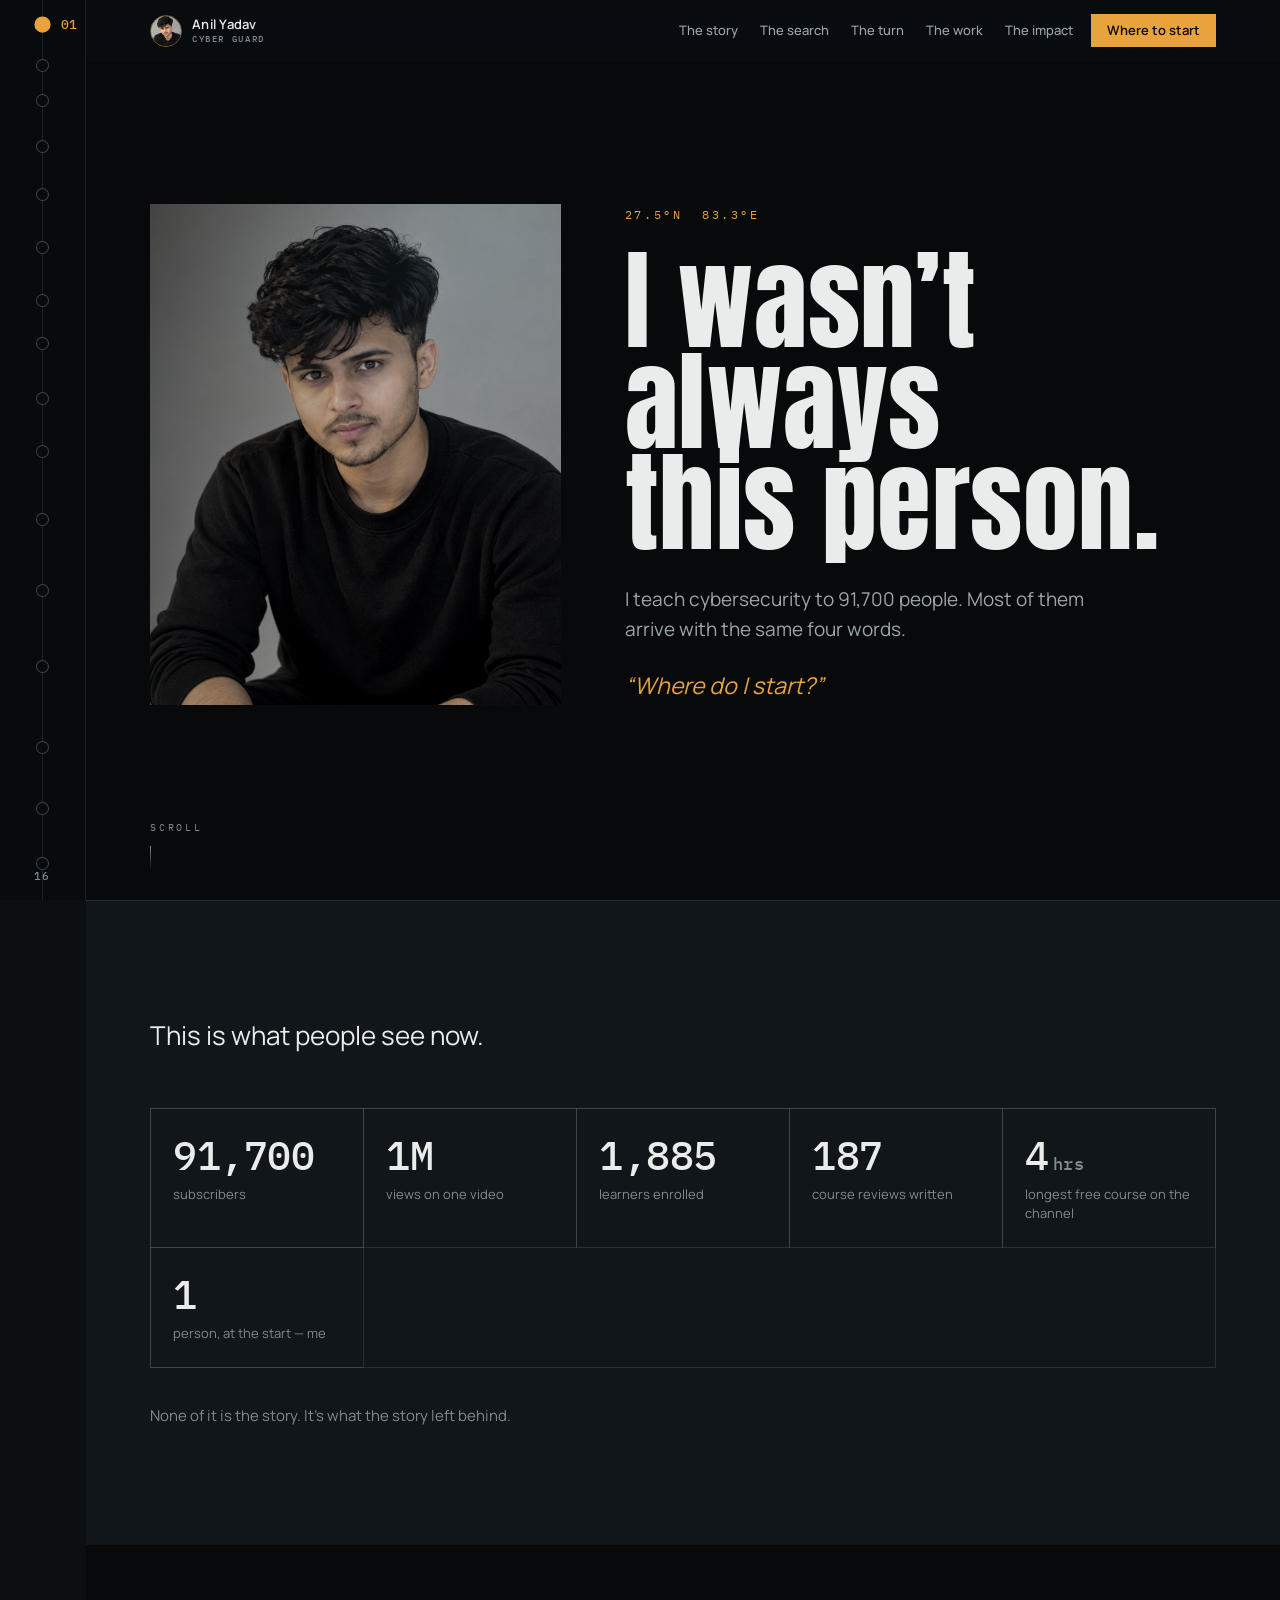
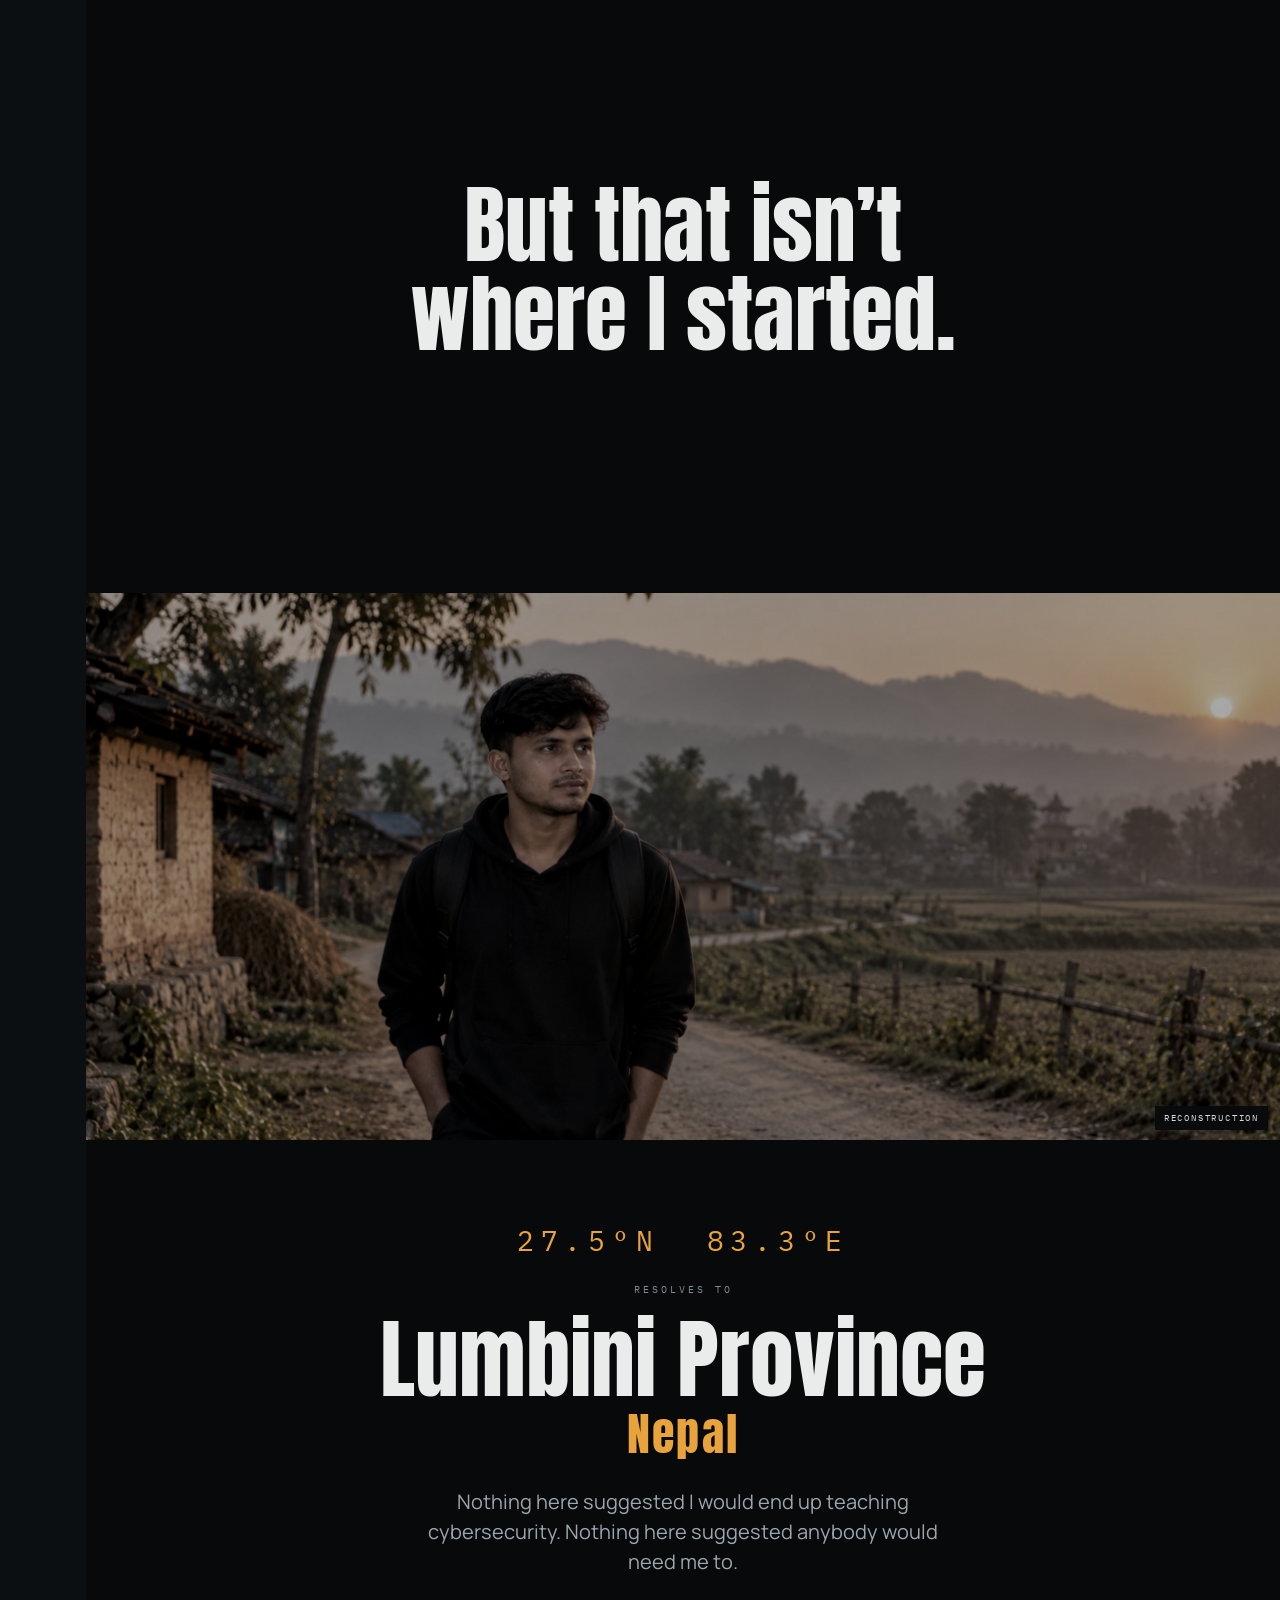
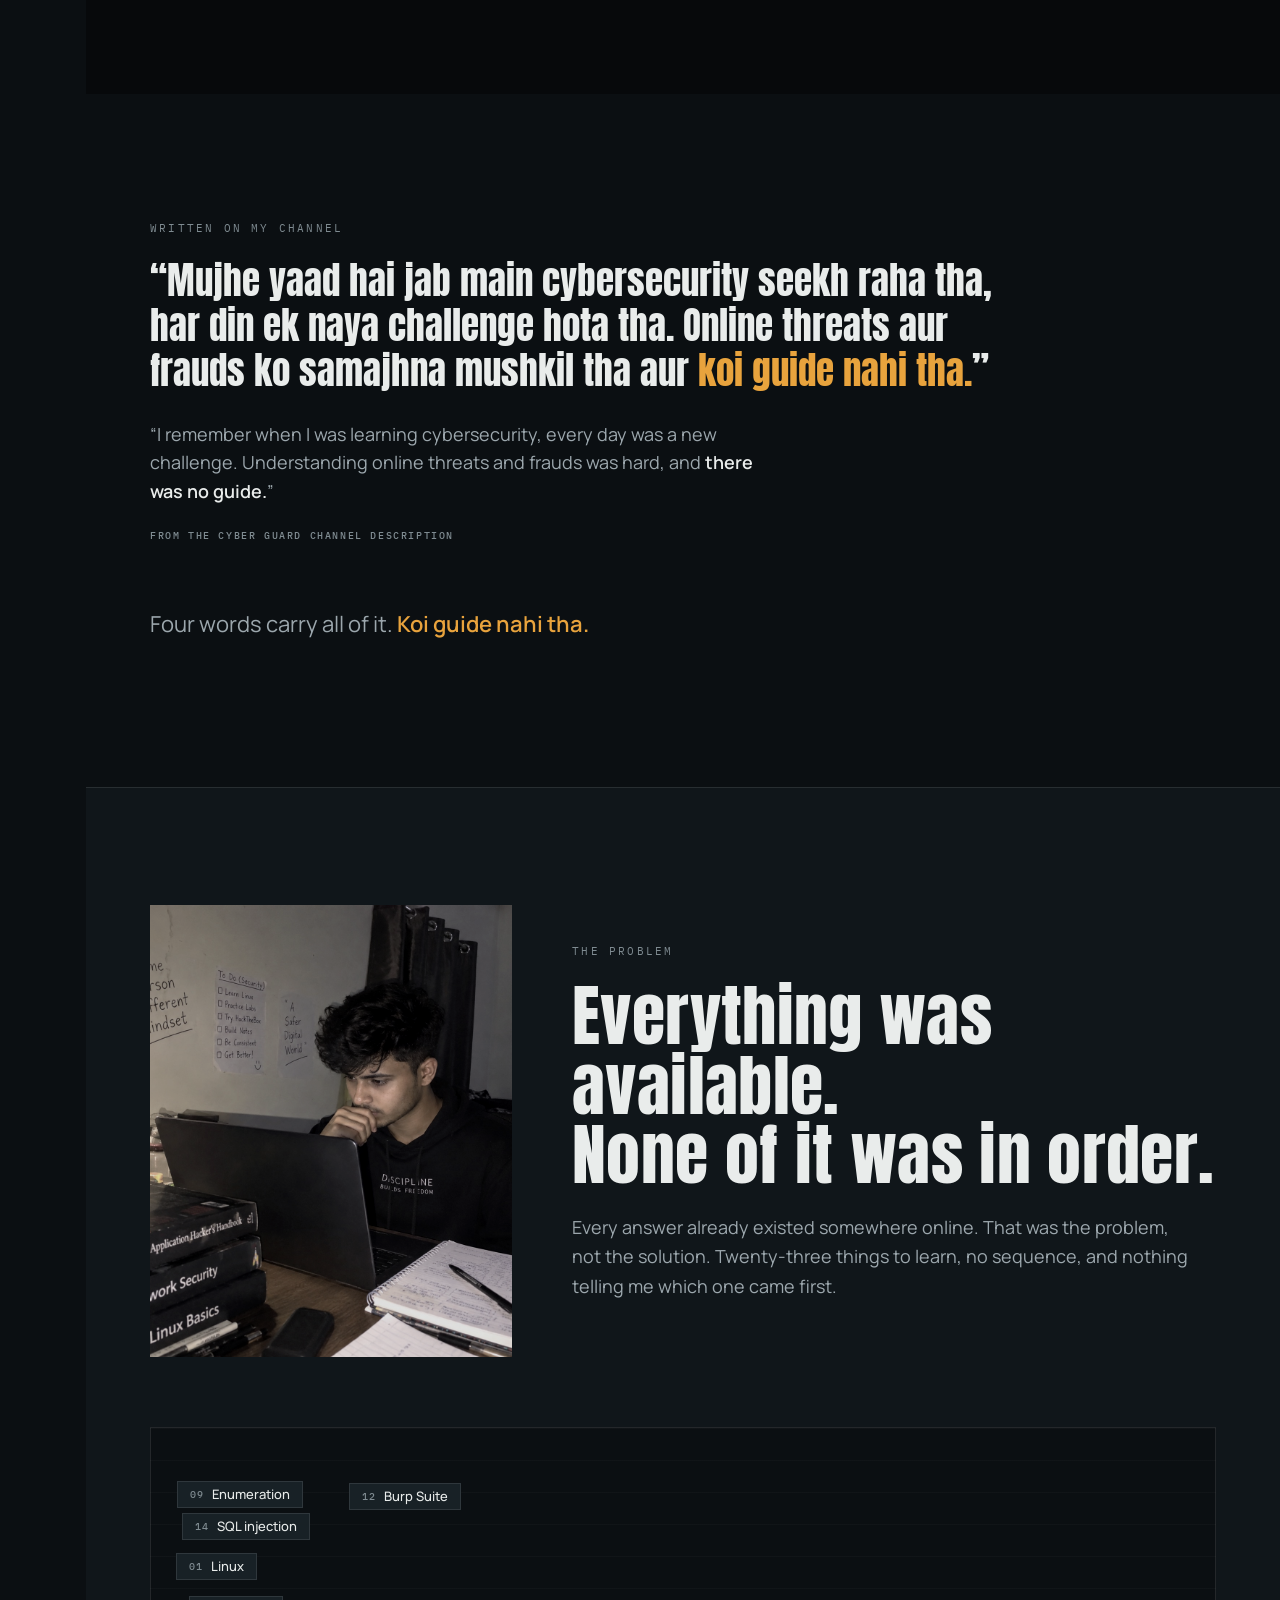
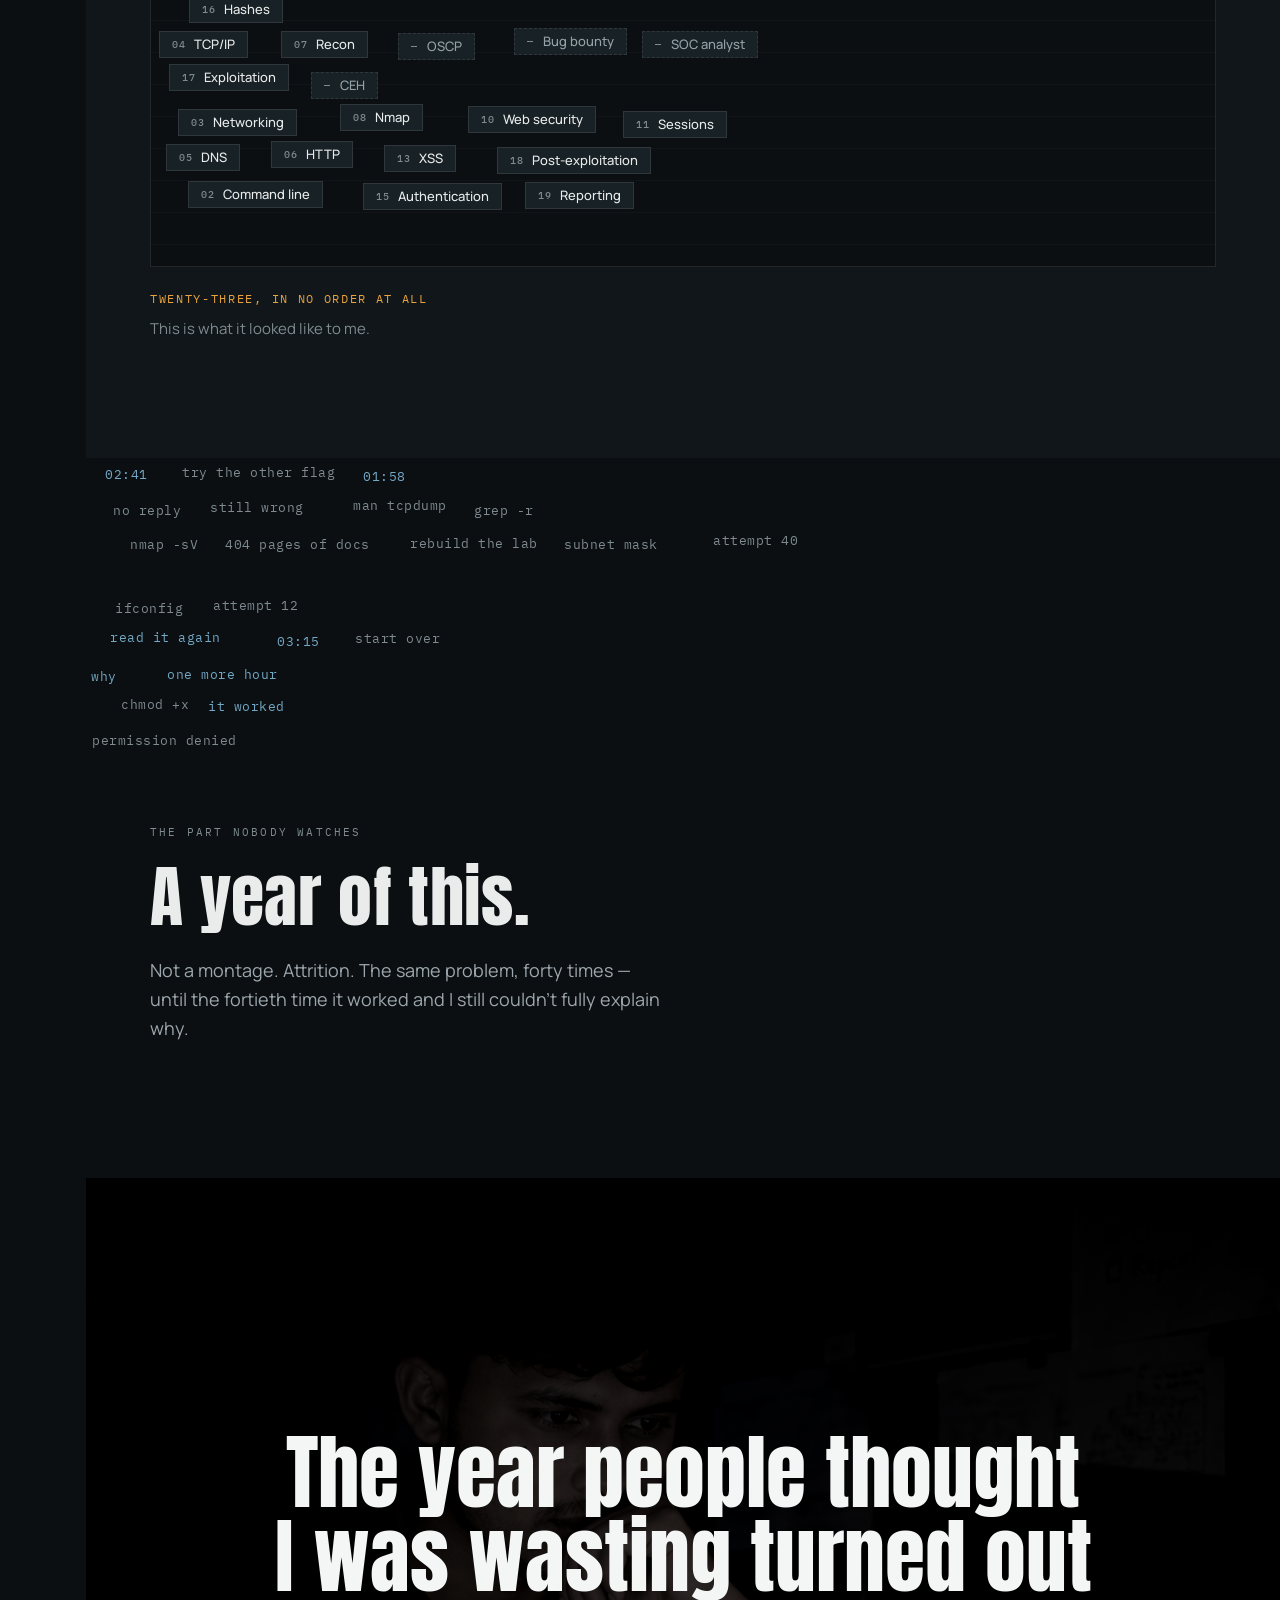
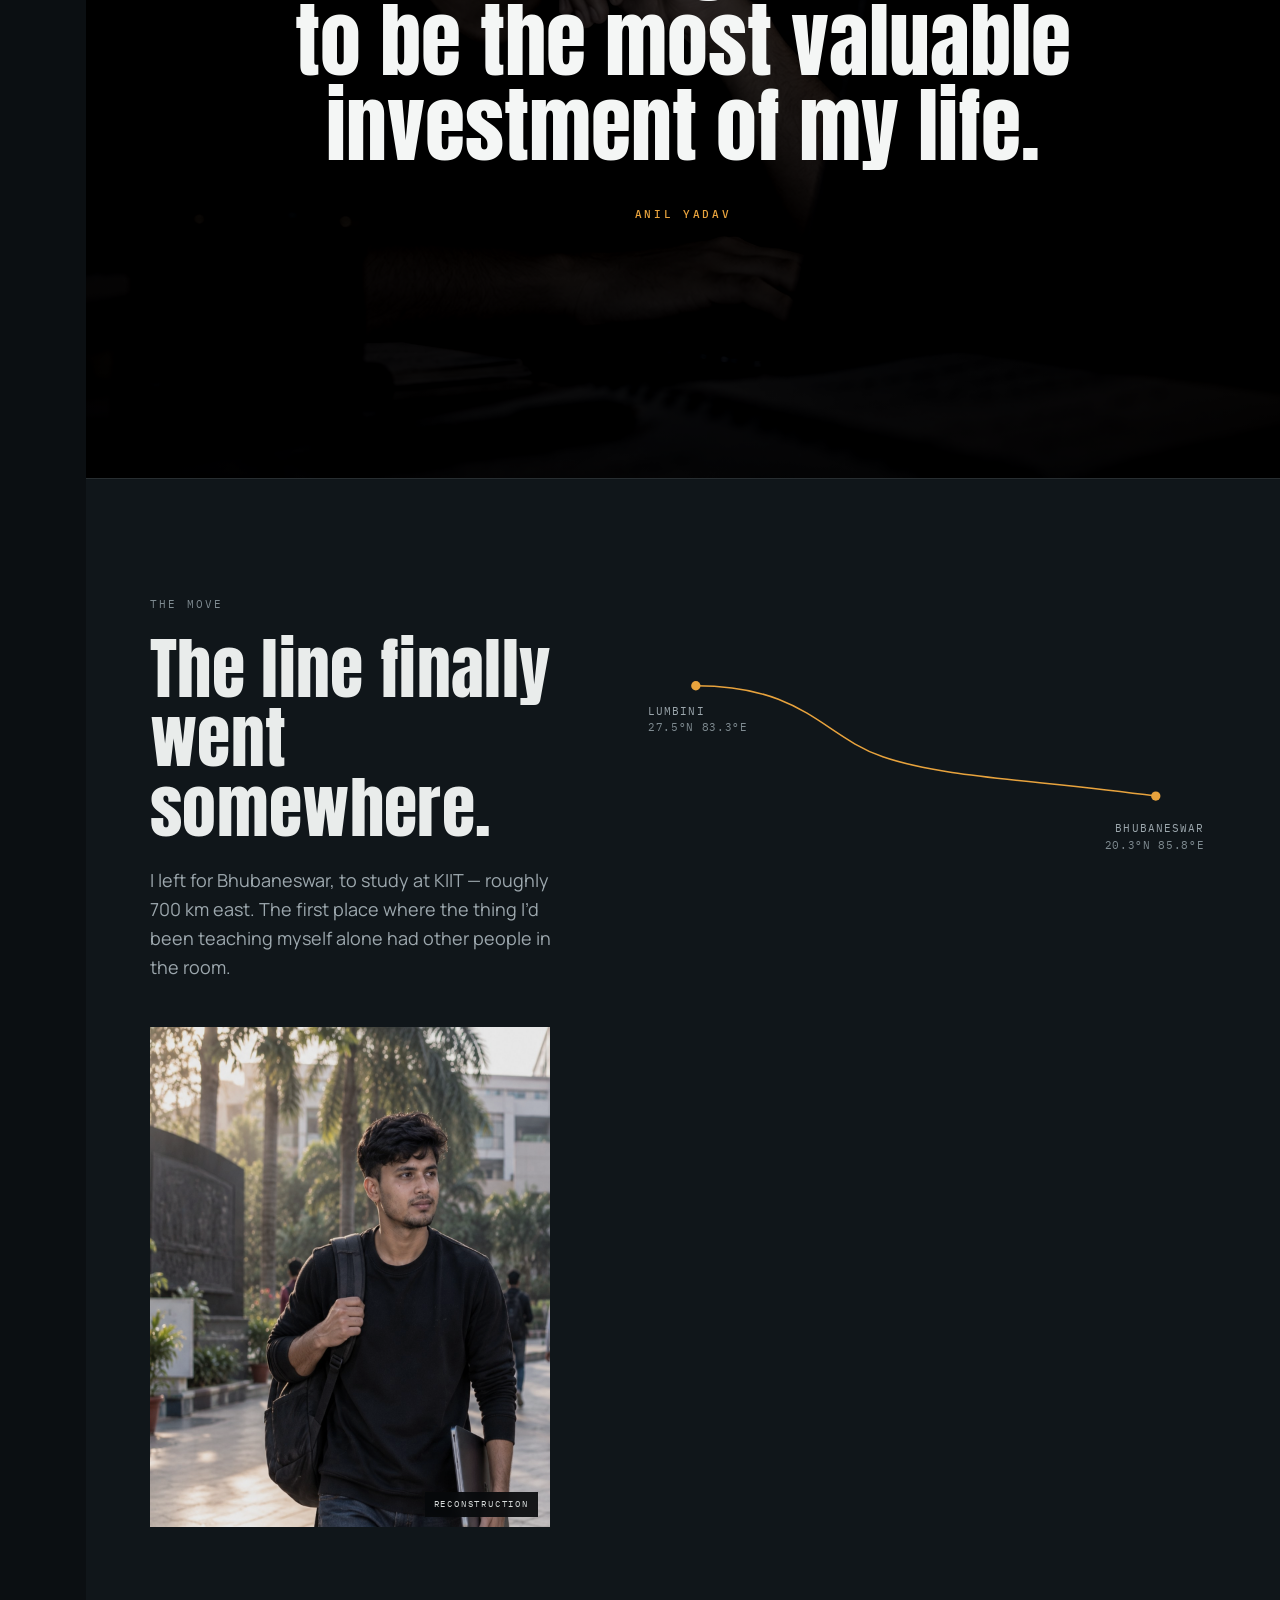
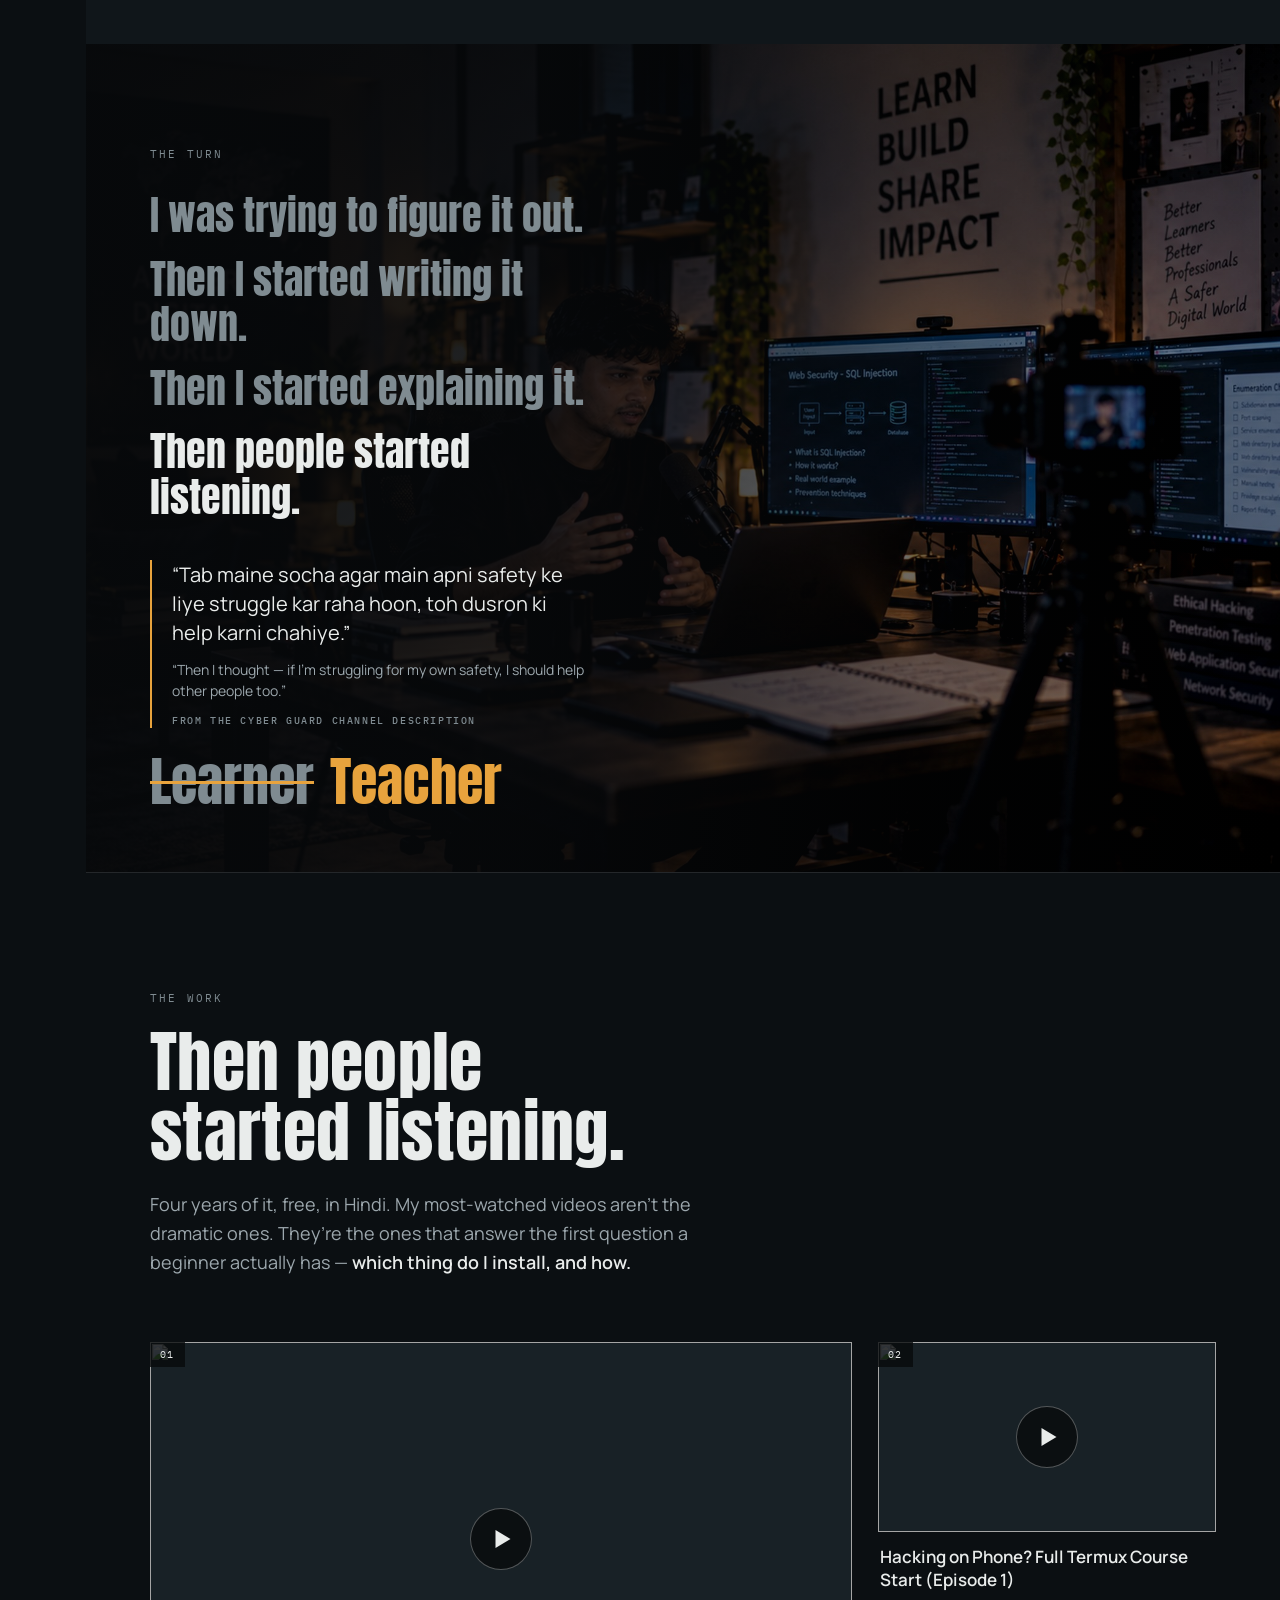
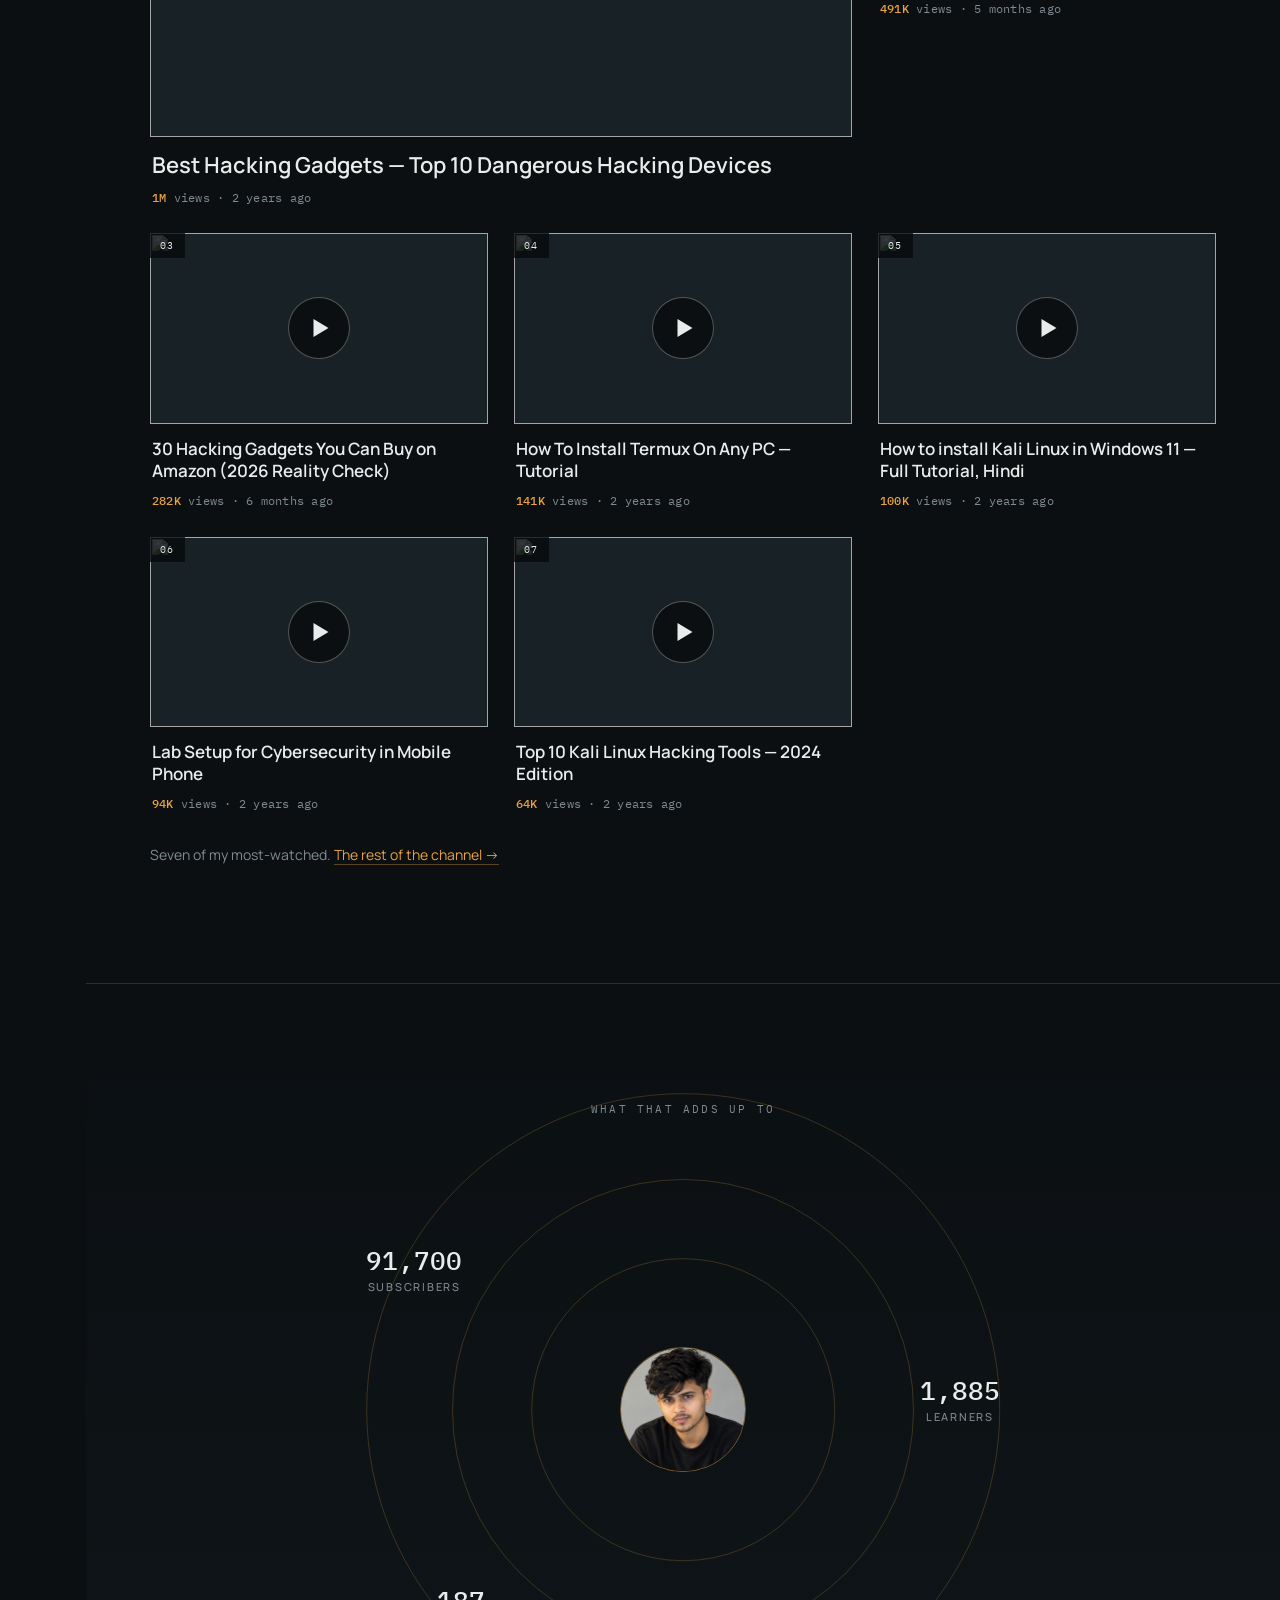
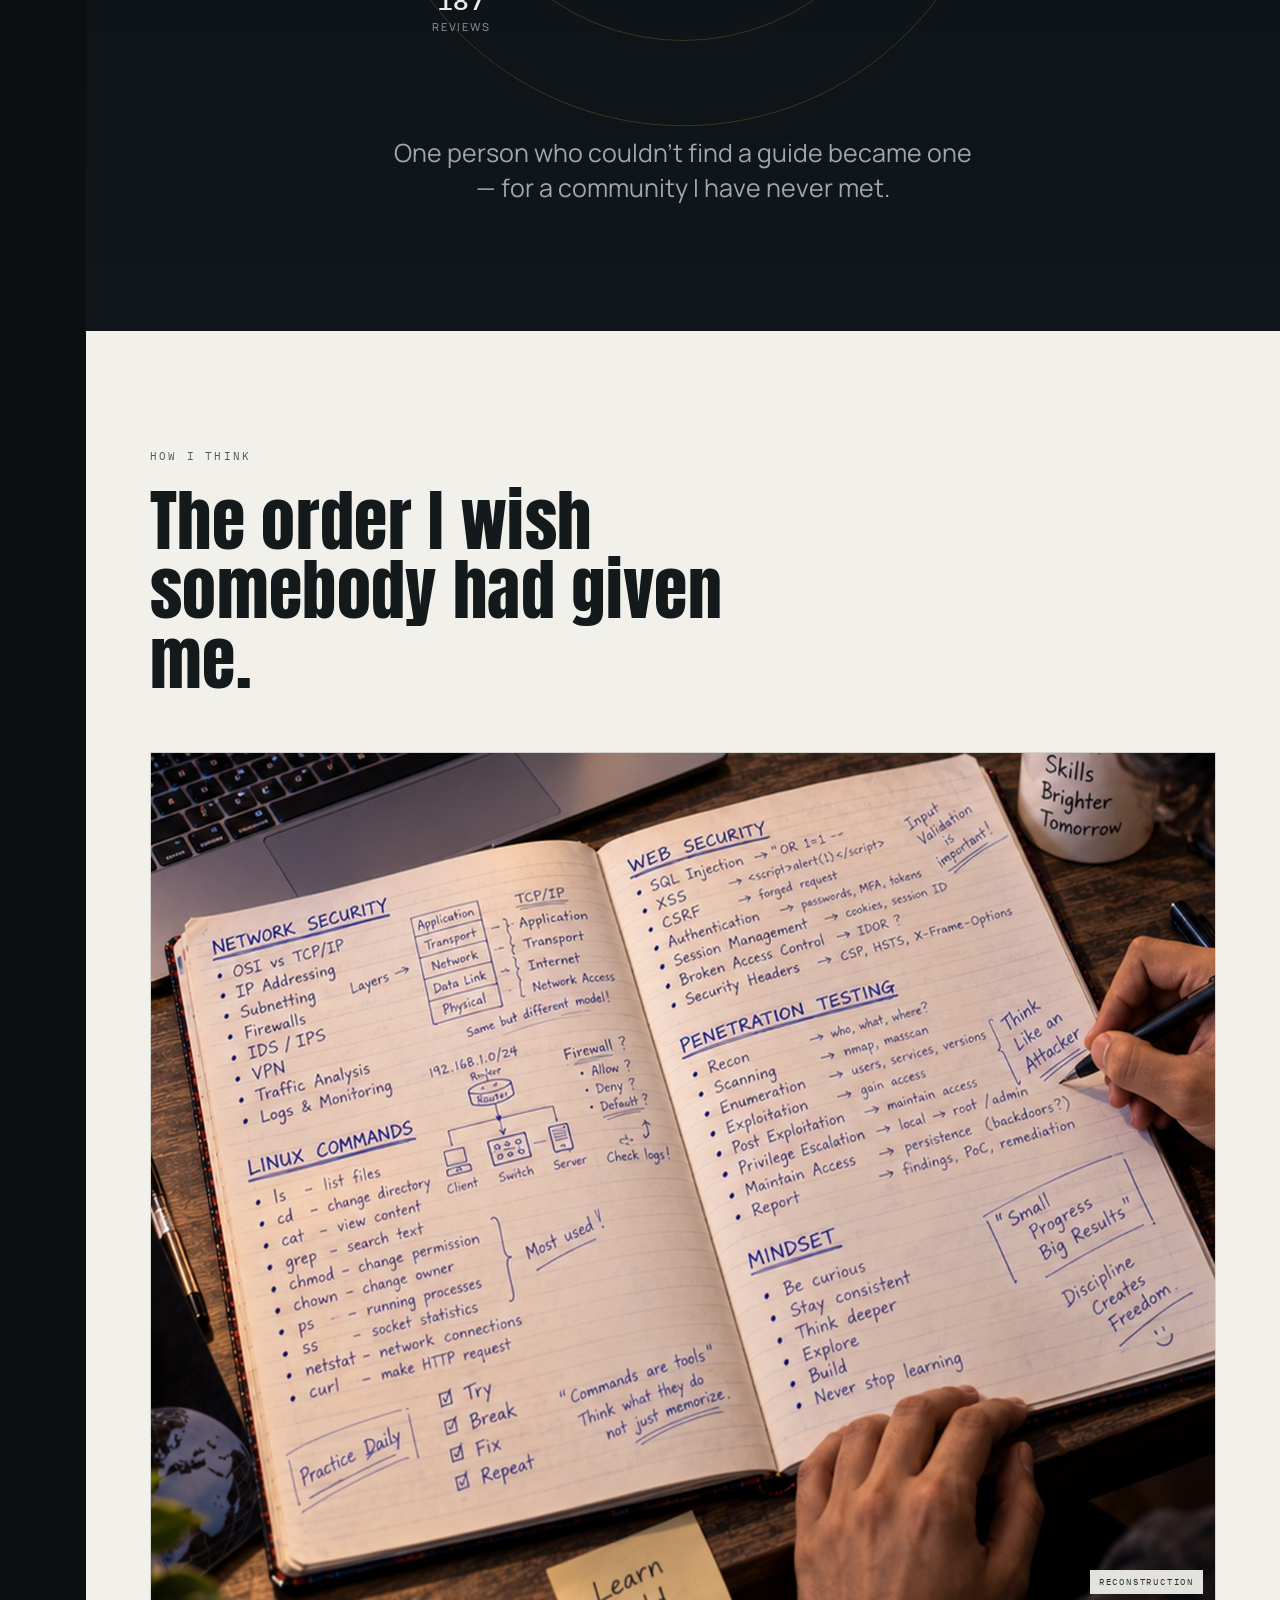
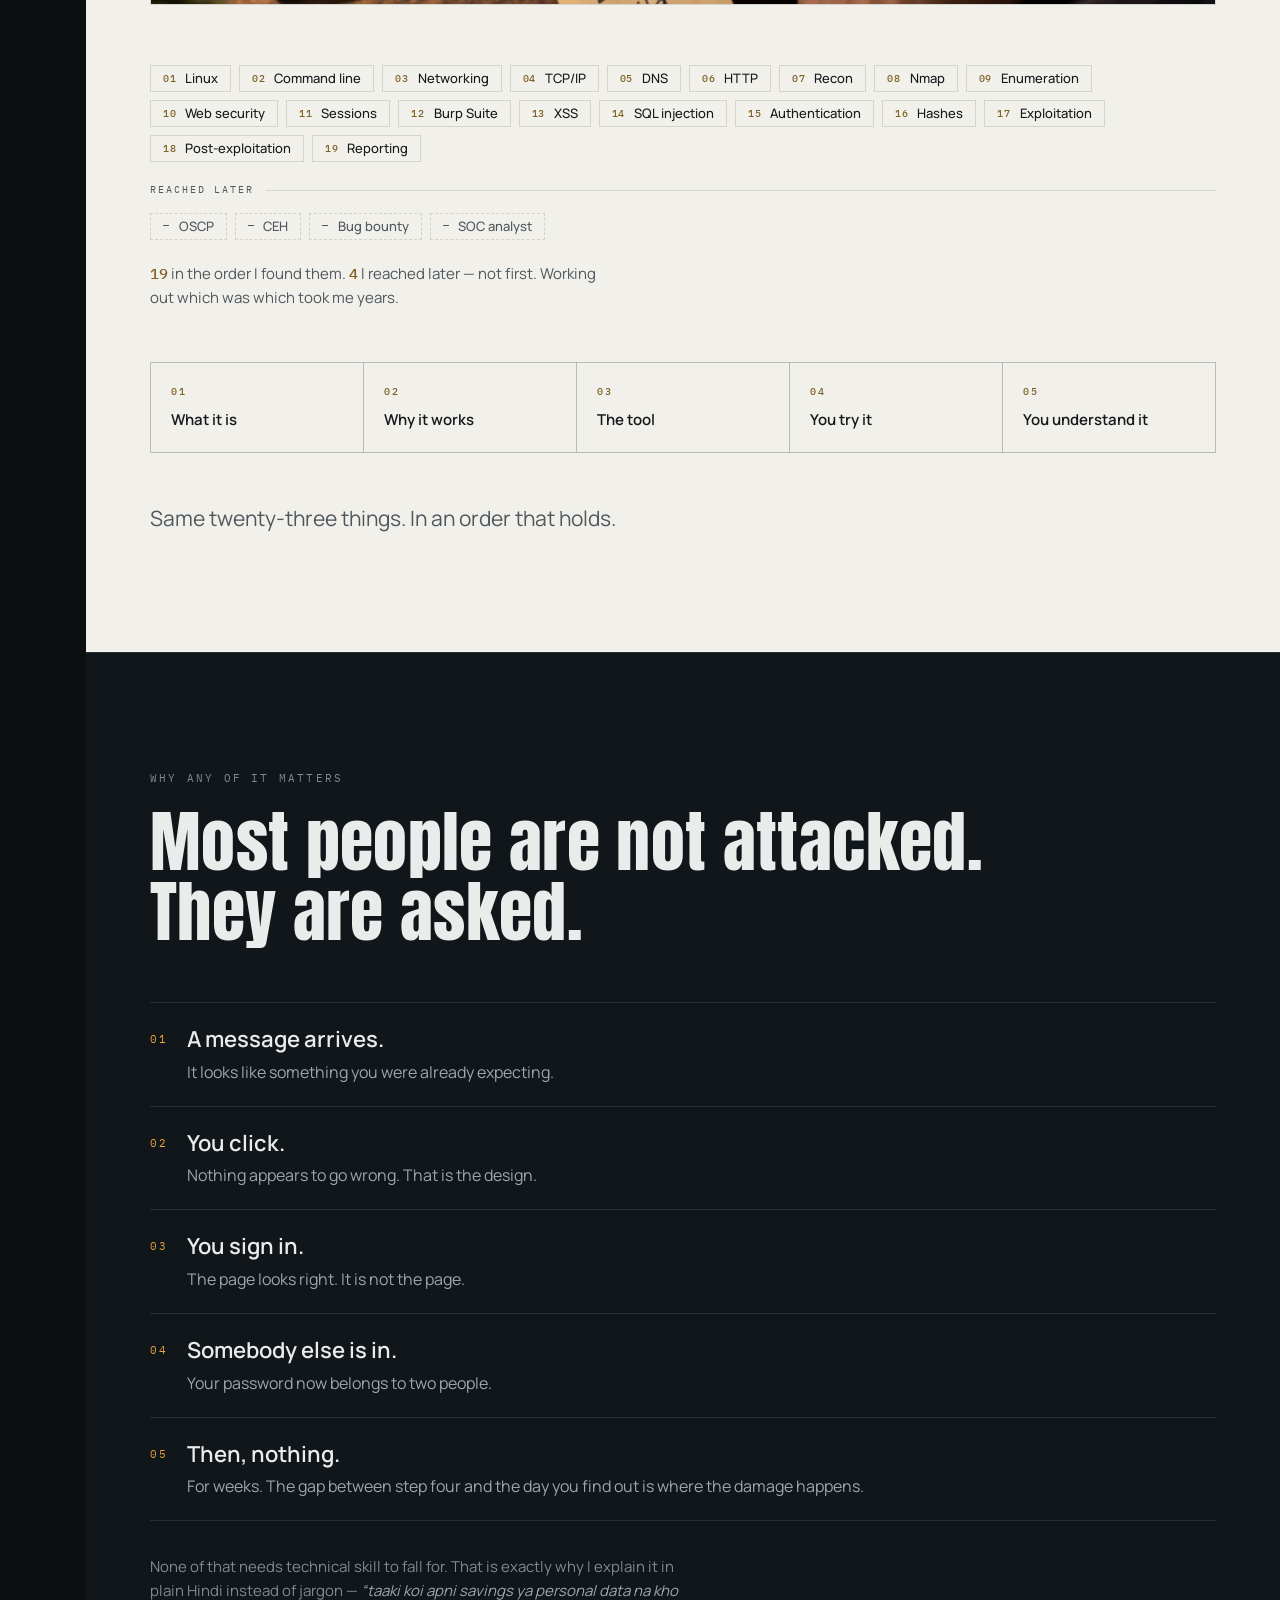
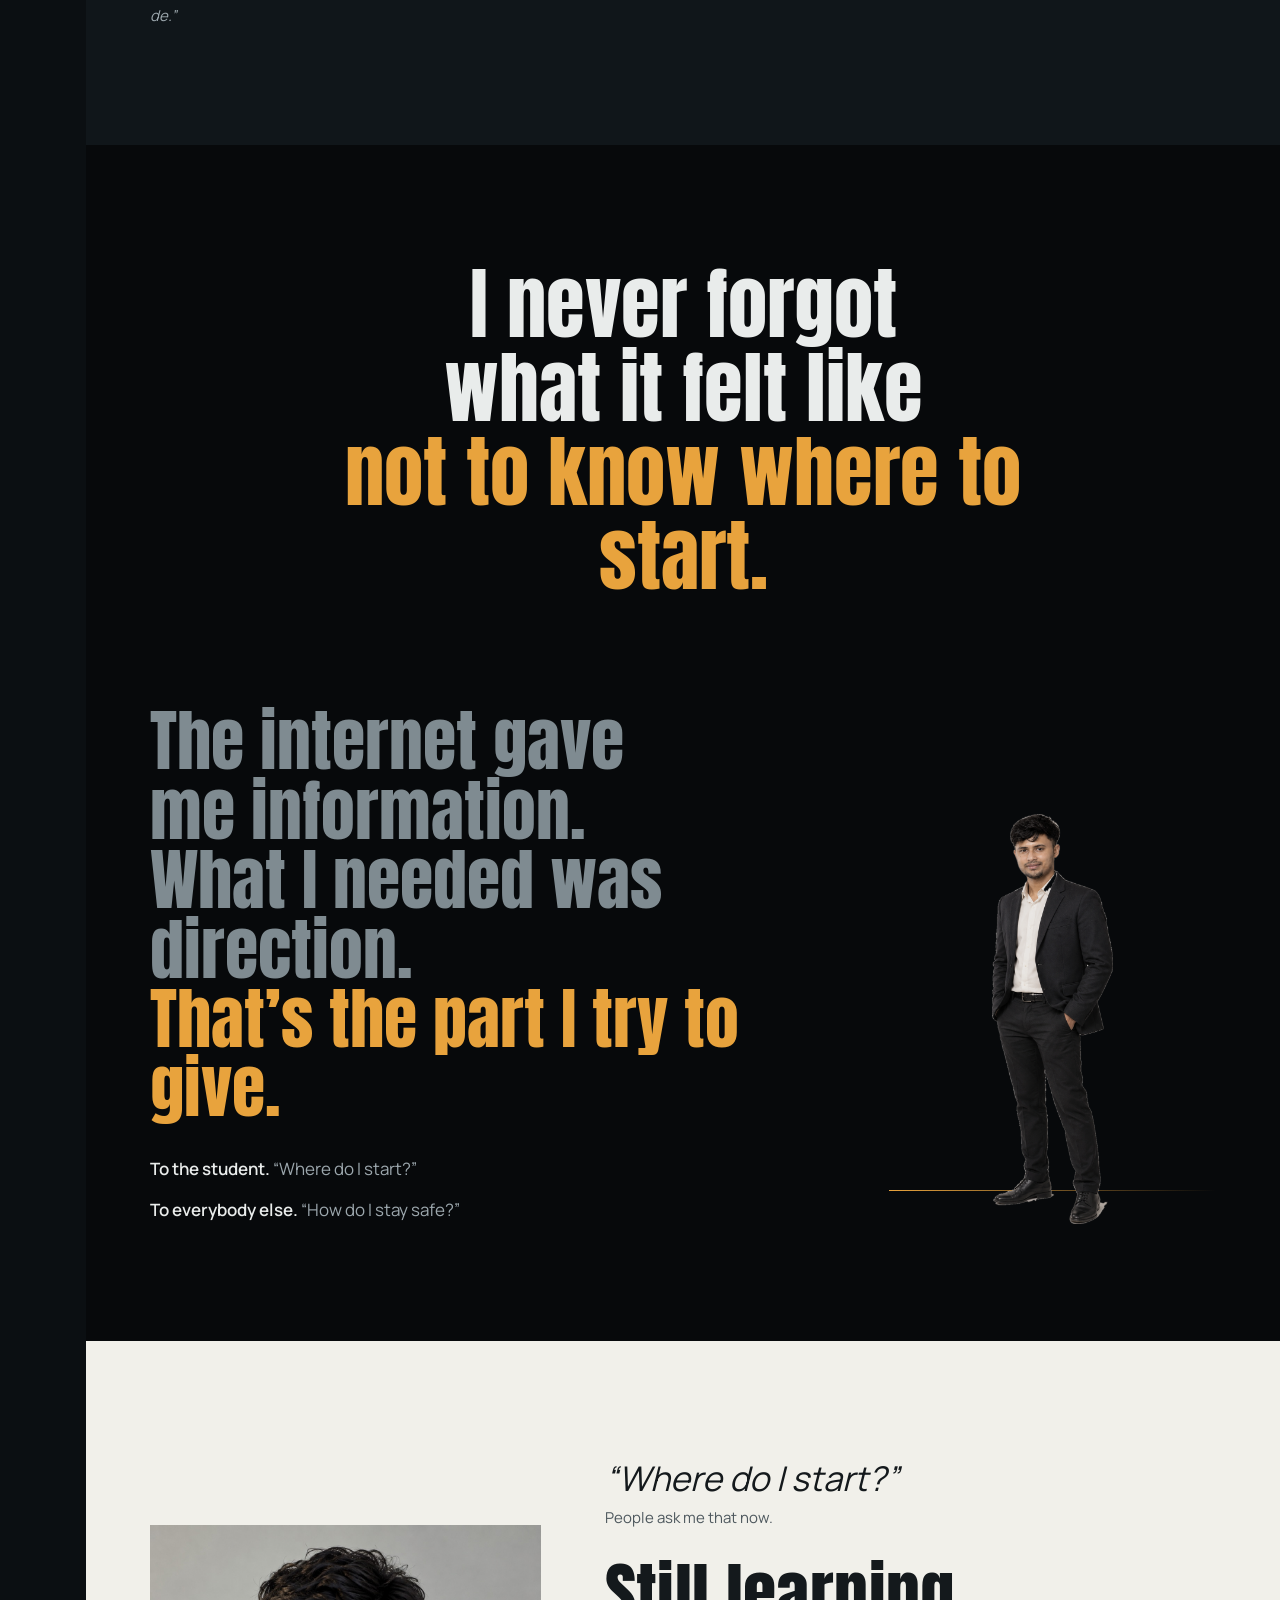
==== commit 16fcd13f: "First person throughout; videos playable in place" ====
--- a/index.html
+++ b/index.html
@@ -4,11 +4,11 @@
 <meta charset="utf-8">
 <meta name="viewport" content="width=device-width,initial-scale=1">
 <title>Anil Yadav — I wasn't always this person</title>
-<meta name="description" content="The internet gives students information. Anil Yadav gives them direction. How someone who had no guide became the person 91,700 people learn from.">
+<meta name="description" content="I wasn't always this person. How I went from having no guide at all to teaching 91,700 people where to start.">
 <meta name="robots" content="noindex,nofollow">
 <meta name="theme-color" content="#07090B">
 <meta property="og:title" content="Anil Yadav — I wasn't always this person">
-<meta property="og:description" content="The internet gives students information. He gives them direction.">
+<meta property="og:description" content="The internet gave me information. What I needed was direction.">
 <meta property="og:type" content="profile">
 <!-- PLACEHOLDER: og:image — 1200×630, pending the Cyber Guard logo -->
 <link rel="preconnect" href="https://fonts.googleapis.com">
@@ -54,7 +54,7 @@
   <div class="opentxt">
     <p class="coord mono">27.5&deg;N&nbsp;&nbsp;83.3&deg;E</p>
     <h1 class="open-line">I wasn&rsquo;t<br>always<br>this person.</h1>
-    <p class="open-sub">Anil Yadav teaches cybersecurity to 91,700 people who mostly begin with the same four words.</p>
+    <p class="open-sub">I teach cybersecurity to 91,700 people. Most of them arrive with the same four words.</p>
     <p class="open-q">&ldquo;Where do I start?&rdquo;</p>
   </div>
   <div class="scrollcue mono" aria-hidden="true">scroll</div>
@@ -62,21 +62,21 @@
 
 <!-- S02 · THE EVIDENCE, UNEXPLAINED -->
 <section class="scene s02" data-scene="02" id="s02">
-  <p class="ev-lead">This is what people see today.</p>
+  <p class="ev-lead">This is what people see now.</p>
   <ul class="ev">
     <li class="rv"><b class="mono">91,700</b><span>subscribers</span></li>
     <li class="rv"><b class="mono">1M</b><span>views on one video</span></li>
     <li class="rv"><b class="mono">1,885</b><span>learners enrolled</span></li>
-    <li class="rv"><b class="mono">~2</b><span>uploads a week</span></li>
-    <li class="rv"><b class="mono">30<i>min</i></b><span>average video length</span></li>
-    <li class="rv"><b class="mono">1</b><span>person, at the start</span></li>
+    <li class="rv"><b class="mono">187</b><span>course reviews written</span></li>
+    <li class="rv"><b class="mono">4<i>hrs</i></b><span>longest free course on the channel</span></li>
+    <li class="rv"><b class="mono">1</b><span>person, at the start &mdash; me</span></li>
   </ul>
-  <p class="ev-foot">None of that is the story. It is what the story left behind.</p>
+  <p class="ev-foot">None of it is the story. It&rsquo;s what the story left behind.</p>
 </section>
 
 <!-- S03 · THE CUT. Everything stops. -->
 <section class="scene s03" data-scene="03" id="s03">
-  <p class="cutline">But that isn&rsquo;t<br>where it starts.</p>
+  <p class="cutline">But that isn&rsquo;t<br>where I started.</p>
 </section>
 
 <!-- S04 · LUMBINI. Silence. The coordinate resolves. -->
@@ -89,19 +89,19 @@
     <p class="coord mono big">27.5&deg;N&nbsp;&nbsp;83.3&deg;E</p>
     <p class="resolves mono" aria-hidden="true">resolves to</p>
     <h2 class="place">Lumbini Province<br><span>Nepal</span></h2>
-    <p class="origin-line">No obvious reason for a cybersecurity teacher to come from here. No reason for one to be needed here either &mdash; which turned out to be wrong.</p>
+    <p class="origin-line">Nothing here suggested I would end up teaching cybersecurity. Nothing here suggested anybody would need me to.</p>
   </div>
 </section>
 
 <!-- S05 · THE ABSENCE — in his own words -->
 <section class="scene s05" data-scene="05" id="s05">
-  <p class="kicker mono">In his words</p>
+  <p class="kicker mono">Written on my channel</p>
   <blockquote class="hislead">
     <p class="hi">&ldquo;Mujhe yaad hai jab main cybersecurity seekh raha tha, har din ek naya challenge hota tha. Online threats aur frauds ko samajhna mushkil tha aur <em>koi guide nahi tha.</em>&rdquo;</p>
     <p class="en">&ldquo;I remember when I was learning cybersecurity, every day was a new challenge. Understanding online threats and frauds was hard, and <em>there was no guide.</em>&rdquo;</p>
-    <cite>Anil Yadav &mdash; Cyber Guard, in his channel&rsquo;s own description</cite>
+    <cite>From the Cyber Guard channel description</cite>
   </blockquote>
-  <p class="absfoot rv">Four words carry the whole thing. <b>Koi guide nahi tha.</b></p>
+  <p class="absfoot rv">Four words carry all of it. <b>Koi guide nahi tha.</b></p>
 </section>
 
 <!-- ═══════════════════════ ACT II — THE SEARCH ═══════════════════════ -->
@@ -115,12 +115,12 @@
     <div class="s06txt">
       <p class="kicker mono">The problem</p>
       <h2 class="h2">Everything was available.<br>None of it was in order.</h2>
-      <p class="body">Every answer already existed somewhere online. That was the problem, not the solution. Twenty&#8209;three things to learn, no sequence, and nothing telling him which one came first.</p>
+      <p class="body">Every answer already existed somewhere online. That was the problem, not the solution. Twenty&#8209;three things to learn, no sequence, and nothing telling me which one came first.</p>
     </div>
   </div>
   <div class="field" id="field" aria-label="Twenty-three topics, unordered"></div>
   <p class="fstate mono">Twenty-three, in no order at all</p>
-  <p class="fsub">Which is exactly how it looked to him.</p>
+  <p class="fsub">This is what it looked like to me.</p>
 </section>
 
 <!-- S07 · THE MONTAGE — a year compressed -->
@@ -129,7 +129,7 @@
   <div class="s07txt">
     <p class="kicker mono">The part nobody watches</p>
     <h2 class="h2">A year of this.</h2>
-    <p class="body">Not a montage. Attrition. The same problem, forty times, until the fortieth time it worked and he couldn&rsquo;t fully explain why.</p>
+    <p class="body">Not a montage. Attrition. The same problem, forty times &mdash; until the fortieth time it worked and I still couldn&rsquo;t fully explain why.</p>
   </div>
 </section>
 
@@ -148,7 +148,7 @@
     <div class="s09txt">
       <p class="kicker mono">The move</p>
       <h2 class="h2">The line finally<br>went somewhere.</h2>
-      <p class="body">Bhubaneswar, to study at KIIT &mdash; roughly 700&nbsp;km east. The first place where the thing he had been teaching himself alone had other people in the room.</p>
+      <p class="body">I left for Bhubaneswar, to study at KIIT &mdash; roughly 700&nbsp;km east. The first place where the thing I&rsquo;d been teaching myself alone had other people in the room.</p>
       <figure class="campus">
         <img src="img/campus.jpg" alt="" width="1200" height="1500" loading="lazy">
         <figcaption class="reconstruction mono">reconstruction</figcaption>
@@ -182,6 +182,7 @@
     <blockquote class="hisquote">
       <p class="hi">&ldquo;Tab maine socha agar main apni safety ke liye struggle kar raha hoon, toh dusron ki help karni chahiye.&rdquo;</p>
       <p class="en">&ldquo;Then I thought &mdash; if I&rsquo;m struggling for my own safety, I should help other people too.&rdquo;</p>
+      <cite>From the Cyber Guard channel description</cite>
     </blockquote>
     <p class="turnout"><s>Learner</s> <em>Teacher</em></p>
   </div>
@@ -194,10 +195,10 @@
   <div class="workhead">
     <p class="kicker mono">The work</p>
     <h2 class="h2">Then people<br>started listening.</h2>
-    <p class="body">Four years of it, free, in Hindi. His most-watched videos are not the dramatic ones &mdash; they are the ones that answer the first question a beginner actually has. <b>Which thing do I install, and how.</b></p>
+    <p class="body">Four years of it, free, in Hindi. My most-watched videos aren&rsquo;t the dramatic ones. They&rsquo;re the ones that answer the first question a beginner actually has &mdash; <b>which thing do I install, and how.</b></p>
   </div>
   <ol class="work" id="work"></ol>
-  <p class="workfoot">Seven of the most-watched. <a href="https://www.youtube.com/@nrcyberguard/videos" target="_blank" rel="noopener">The rest of the channel &rarr;</a></p>
+  <p class="workfoot">Seven of my most-watched. <a href="https://www.youtube.com/@nrcyberguard/videos" target="_blank" rel="noopener">The rest of the channel &rarr;</a></p>
 </section>
 
 <!-- S12 · THE SCALE -->
@@ -212,21 +213,21 @@
     <b class="rl rl2 mono rv">1,885<i>learners</i></b>
     <b class="rl rl3 mono rv">187<i>reviews</i></b>
   </div>
-  <p class="ringline">One person who couldn&rsquo;t find a guide became one, for a community he has never met.</p>
+  <p class="ringline">One person who couldn&rsquo;t find a guide became one &mdash; for a community I have never met.</p>
 </section>
 
 <!-- S13 · THE METHOD — how Anil thinks -->
 <section class="scene s13" data-scene="13" id="s13">
   <div class="s13head">
-    <p class="kicker mono">How he thinks</p>
-    <h2 class="h2">The order he wishes<br>somebody had given him.</h2>
+    <p class="kicker mono">How I think</p>
+    <h2 class="h2">The order I wish<br>somebody had given me.</h2>
   </div>
   <figure class="s13img">
     <img src="img/notebook-page.jpg" alt="A handwritten notebook spread listing network security, Linux commands, web security and penetration testing" width="1400" height="1120" loading="lazy">
     <figcaption class="reconstruction mono">reconstruction</figcaption>
   </figure>
   <div class="sorted" id="sorted" aria-label="The same twenty-three topics, in sequence"></div>
-  <p class="sortnote"><b class="mono">19</b> in the order he found them. <b class="mono">4</b> he reached later &mdash; not first. Working out which was which took years.</p>
+  <p class="sortnote"><b class="mono">19</b> in the order I found them. <b class="mono">4</b> I reached later &mdash; not first. Working out which was which took me years.</p>
   <ol class="chain">
     <li class="rv"><b class="mono">01</b> What it is</li>
     <li class="rv"><b class="mono">02</b> Why it works</li>
@@ -248,18 +249,18 @@
     <li class="rv"><span class="ex mono">04</span><b>Somebody else is in.</b><span>Your password now belongs to two people.</span></li>
     <li class="rv last"><span class="ex mono">05</span><b>Then, nothing.</b><span>For weeks. The gap between step four and the day you find out is where the damage happens.</span></li>
   </ol>
-  <p class="boardfoot">Nothing above needs technical skill to fall for. That is exactly why he explains it in plain Hindi rather than jargon &mdash; <i>&ldquo;taaki koi apni savings ya personal data na kho de.&rdquo;</i></p>
+  <p class="boardfoot">None of that needs technical skill to fall for. That is exactly why I explain it in plain Hindi instead of jargon &mdash; <i>&ldquo;taaki koi apni savings ya personal data na kho de.&rdquo;</i></p>
 </section>
 
 <!-- S15 · THE REALISATION + THE MISSION -->
 <section class="scene s15" data-scene="15" id="s15">
-  <p class="climax">He never forgot what it felt like<br><em>not to know where to start.</em></p>
+  <p class="climax">I never forgot what it felt like<br><em>not to know where to start.</em></p>
   <div class="mission">
     <div class="mtxt">
-      <p class="mline">The internet gives students information.<br><em>He gives them direction.</em></p>
+      <p class="mline">The internet gave me information.<br>What I needed was direction.<br><em>That&rsquo;s the part I try to give.</em></p>
       <div class="mtwo">
-        <p class="rv"><b>For the student.</b> &ldquo;Where do I start?&rdquo;</p>
-        <p class="rv"><b>For everybody else.</b> &ldquo;How do I stay safe?&rdquo;</p>
+        <p class="rv"><b>To the student.</b> &ldquo;Where do I start?&rdquo;</p>
+        <p class="rv"><b>To everybody else.</b> &ldquo;How do I stay safe?&rdquo;</p>
       </div>
     </div>
     <figure class="mfig">
@@ -277,15 +278,15 @@
     </figure>
     <div class="endtxt">
       <p class="endq">&ldquo;Where do I start?&rdquo;</p>
-      <p class="enda">People ask him that now.</p>
+      <p class="enda">People ask me that now.</p>
       <h2 class="h2">Still learning.<br>Still teaching.<br>The story isn&rsquo;t over.</h2>
       <div class="doors">
         <a class="door" href="https://www.youtube.com/@nrcyberguard" target="_blank" rel="noopener">
-          <b>Watch the work</b><span>Four years of it, free. Where most people meet him first.</span></a>
+          <b>Watch the work</b><span>Four years of it, free. Where most people meet me first.</span></a>
         <a class="door" href="https://www.udemy.com/user/cyber-guard-2/" target="_blank" rel="noopener">
-          <b>Learn with him</b><span>Structured courses, for when free videos stop being enough.</span></a>
+          <b>Learn with me</b><span>Structured courses, for when free videos stop being enough.</span></a>
         <a class="door" href="https://www.youtube.com/@nrcyberguard" target="_blank" rel="noopener">
-          <b>Join Cyber Army</b><span>The community he started for exactly this reason.</span></a>
+          <b>Join Cyber Army</b><span>The community I started for exactly this reason.</span></a>
       </div>
     </div>
   </div>
@@ -295,7 +296,7 @@
 
 <footer class="foot">
   <p class="fname">Anil Yadav &mdash; Cyber Guard</p>
-  <p class="fnote">Subscriber, view and enrolment figures are as published on his YouTube channel and course profile. Images marked <i>reconstruction</i> are cinematic reconstructions, not archival photographs.</p>
+  <p class="fnote">Subscriber, view and enrolment figures are as published on the Cyber Guard YouTube channel and Udemy profile. Images marked <i>reconstruction</i> are cinematic reconstructions, not archival photographs.</p>
   <p class="fnote">&copy; <span id="yr">2026</span> Anil Yadav. Site by <a href="https://ranatahirbilal.github.io/" target="_blank" rel="noopener">Rana Tahir Bilal</a>.</p>
 </footer>
 
--- a/cg.css
+++ b/cg.css
@@ -391,7 +391,11 @@
 .steps li.turnlast{ color:var(--txt) }
 .hisquote{ margin:0 0 26px; border-left:2px solid var(--sig); padding-left:20px; max-width:44ch }
 .hisquote .hi{ font-size:clamp(16px,1.9vw,20px); color:var(--txt); line-height:1.45; margin:0 0 12px }
-.hisquote .en{ font-size:14px; color:var(--txt-2); line-height:1.5; margin:0 }
+.hisquote .en{ font-size:14px; color:var(--txt-2); line-height:1.5; margin:0 0 12px }
+.hisquote cite{
+  display:block; font:500 10px/1.5 var(--mono); font-style:normal;
+  letter-spacing:.16em; text-transform:uppercase; color:var(--txt-3);
+}
 .turnout{
   font-family:var(--disp); font-weight:400; font-size:clamp(28px,4.4vw,54px);
   line-height:1; margin:0; display:flex; flex-wrap:wrap; align-items:baseline; gap:.3em;
@@ -404,40 +408,67 @@
 .s11{ background:var(--ink-1); border-top:1px solid var(--rule) }
 .workhead{ max-width:62ch; margin:0 0 clamp(38px,6vw,64px) }
 .workhead .body b{ color:var(--txt); font-weight:600 }
-.work{ list-style:none; margin:0 0 26px; padding:0; counter-reset:w }
-.workrow{
-  display:grid; align-items:baseline; gap:4px 22px; padding:20px 0;
-  grid-template-columns:auto minmax(0,1fr) auto;
-  border-top:1px solid var(--rule); text-decoration:none;
-  transition:background .25s, padding .25s;
-}
-.work li:last-child .workrow{ border-bottom:1px solid var(--rule) }
-.workrow:hover,.workrow:focus-visible{ background:rgba(233,236,235,.035) }
-.wrank{ font:500 11px/1.6 var(--mono); color:var(--txt-3); letter-spacing:.10em }
-.wtitle{
-  font-size:clamp(16px,2vw,21px); font-weight:600; color:var(--txt); line-height:1.32;
-  min-width:0; overflow-wrap:anywhere;
-}
-.workrow:hover .wtitle{ color:var(--sig) }
-.wviews{
-  font:500 clamp(15px,1.9vw,20px)/1 var(--mono); color:var(--txt); white-space:nowrap;
-  font-variant-numeric:tabular-nums;
-}
-.wmeta{ grid-column:2; font-size:12px; color:var(--txt-3); margin-top:4px }
-.wbar{
-  grid-column:1 / -1; height:2px; margin-top:12px; background:rgba(233,236,235,.08);
-  position:relative; overflow:hidden;
-}
-.wbar span{
-  position:absolute; left:0; top:0; bottom:0; width:0; background:var(--sig); opacity:.55;
-  transition:width 1.1s cubic-bezier(.2,.7,.3,1);
-}
-.work.go .wbar span{ width:var(--w,0%) }
-@media (max-width:640px){
-  .workrow{ grid-template-columns:auto minmax(0,1fr); gap:2px 14px }
-  .wviews{ grid-column:2; margin-top:6px }
-  .wmeta{ margin-top:2px }
-}
+.work{
+  list-style:none; margin:0 0 30px; padding:0;
+  display:grid; gap:clamp(16px,2.2vw,26px);
+  grid-template-columns:repeat(auto-fill,minmax(260px,1fr));
+}
+@media (min-width:760px){ .vcard.feat{ grid-column:span 2 } }
+@media (min-width:1180px){ .work{ grid-template-columns:repeat(3,minmax(0,1fr)) } }
+
+.vcard{
+  min-width:0; opacity:0; transform:translateY(12px);
+  transition:opacity .6s ease, transform .6s cubic-bezier(.22,.7,.3,1);
+}
+.work.go .vcard{ opacity:1; transform:none }
+.work.go .vcard:nth-child(2){ transition-delay:.06s }
+.work.go .vcard:nth-child(3){ transition-delay:.12s }
+.work.go .vcard:nth-child(4){ transition-delay:.18s }
+.work.go .vcard:nth-child(5){ transition-delay:.24s }
+.work.go .vcard:nth-child(6){ transition-delay:.30s }
+.work.go .vcard:nth-child(7){ transition-delay:.36s }
+
+.vshell{ position:relative; aspect-ratio:16/9; background:var(--ink-3); overflow:hidden }
+.vplay{
+  position:absolute; inset:0; width:100%; height:100%; padding:0; border:0;
+  background:none; cursor:pointer; display:block; color:inherit;
+}
+.vthumb{
+  width:100%; height:100%; object-fit:cover; display:block;
+  filter:saturate(.88) brightness(.86); transition:filter .3s, transform .5s;
+}
+.vplay:hover .vthumb,.vplay:focus-visible .vthumb{ filter:none; transform:scale(1.03) }
+.vglyph{
+  position:absolute; left:50%; top:50%; transform:translate(-50%,-50%);
+  width:clamp(46px,5vw,62px); aspect-ratio:1; border-radius:50%;
+  background:rgba(7,9,11,.72); border:1px solid rgba(233,236,235,.32);
+  backdrop-filter:blur(4px); transition:background .25s, border-color .25s, transform .25s;
+}
+.vglyph::after{
+  content:''; position:absolute; left:54%; top:50%; transform:translate(-50%,-50%);
+  border-left:15px solid var(--txt); border-top:9px solid transparent;
+  border-bottom:9px solid transparent;
+}
+.vplay:hover .vglyph,.vplay:focus-visible .vglyph{
+  background:var(--sig); border-color:var(--sig); transform:translate(-50%,-50%) scale(1.06);
+}
+.vplay:hover .vglyph::after,.vplay:focus-visible .vglyph::after{ border-left-color:var(--ink-0) }
+.vrank{
+  position:absolute; left:0; top:0; padding:6px 10px;
+  font-size:10px; letter-spacing:.14em; color:var(--txt);
+  background:rgba(7,9,11,.78);
+}
+.vframe{ position:absolute; inset:0; width:100%; height:100%; border:0; display:block }
+
+.vmeta{ padding:14px 2px 0 }
+.vtitle{
+  font-size:clamp(15px,1.6vw,17px); font-weight:600; line-height:1.34;
+  color:var(--txt); margin:0 0 8px; overflow-wrap:anywhere;
+}
+.vcard.feat .vtitle{ font-size:clamp(17px,2.1vw,22px) }
+.vstat{ font-size:12px; color:var(--txt-3); margin:0; letter-spacing:.02em }
+.vstat b{ color:var(--sig); font-weight:500 }
+
 .workfoot{ font-size:14px; color:var(--txt-3); margin:0 }
 .workfoot a{ color:var(--sig); text-decoration:none; border-bottom:1px solid rgba(232,163,61,.35) }
 .workfoot a:hover{ border-bottom-color:var(--sig) }
